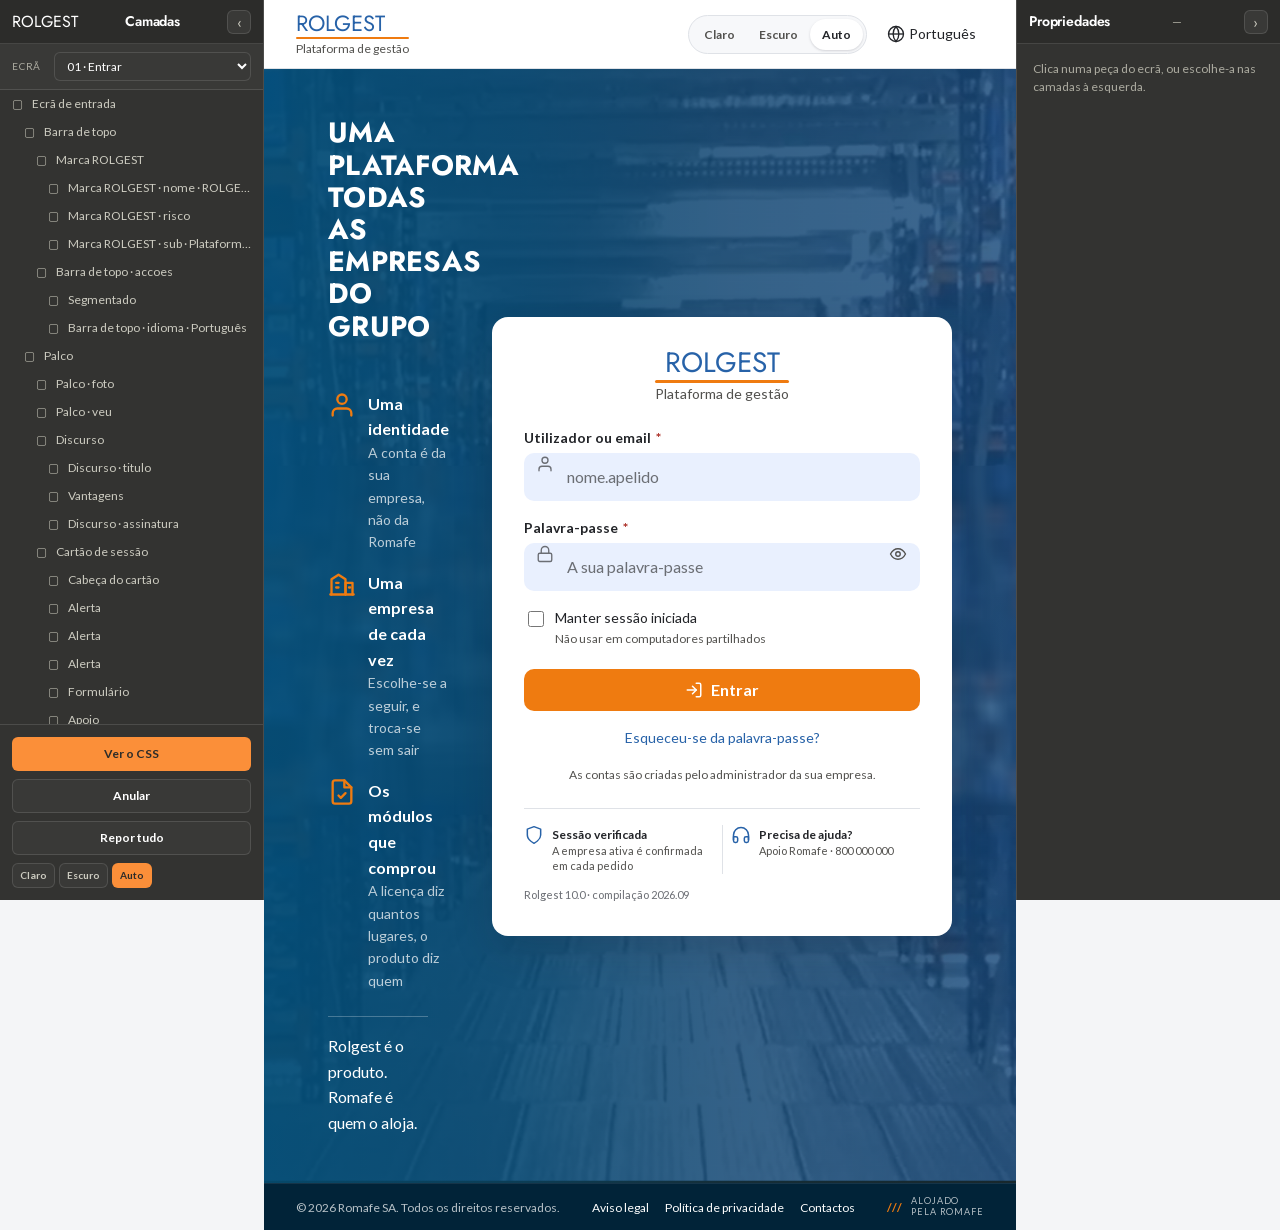
==== web/index.html @ 2bf82747 "O ecrã de entrada do Rolgest, numa tela como a do PDA O editor vem do romafe-entrada-ui; saem os ecr" ====
<!DOCTYPE html>
<html lang="pt">
<head>
<meta charset="utf-8">
<meta name="viewport" content="width=device-width, initial-scale=1">
<title>Entrar — ROLGEST</title>
<meta name="description" content="Ecrã de entrada do Rolgest, a plataforma ERP da Romafe.">
<link rel="stylesheet" href="assets/css/tokens.css">
<link rel="stylesheet" href="assets/css/base.css">
<link rel="stylesheet" href="assets/css/entrada.css">
<link rel="stylesheet" href="assets/css/editor.css">
<script src="assets/js/tema.js"></script>
</head>
<body>

<a class="skip-link" href="#formulario">Saltar para o formulário</a>

<div class="ecra" data-ecra="entrada" data-nome="01 · Entrar"
     data-objetivo="Provar quem é a pessoa, e mais nada. A empresa ativa e os módulos vêm depois, de outras duas fontes.">
<div class="entrada">

  <header class="topo">
    <div class="lockup lockup--sm">
      <p class="lockup__nome">ROLGEST</p>
      <span class="lockup__risco" aria-hidden="true"></span>
      <p class="lockup__sub">Plataforma de gestão</p>
    </div>

    <div class="topo__accoes">
      <div class="segmented" role="group" aria-label="Tema da interface">
        <button type="button" class="segmented__btn" data-tema="light" aria-pressed="false">Claro</button>
        <button type="button" class="segmented__btn" data-tema="dark" aria-pressed="false">Escuro</button>
        <button type="button" class="segmented__btn" data-tema="auto" aria-pressed="true">Auto</button>
      </div>
      <button type="button" class="topo__idioma" aria-label="Mudar idioma: Português">
        <svg viewBox="0 0 24 24" fill="none" stroke="currentColor" stroke-width="1.8" aria-hidden="true">
          <circle cx="12" cy="12" r="10"/><path d="M2 12h20"/><path d="M12 2a15 15 0 0 1 0 20a15 15 0 0 1 0-20Z"/>
        </svg>
        Português
      </button>
    </div>
  </header>

  <main class="palco">
    <div class="palco__foto" role="img" aria-label="Armazém da Romafe"></div>
    <div class="palco__veu" aria-hidden="true"></div>

    <section class="discurso">
      <h1 class="discurso__titulo">Uma plataforma<br>todas as empresas<br>do grupo</h1>

      <!-- Não são argumentos de venda: é o que a pessoa precisa de saber para
           perceber o que este ecrã faz e o que não faz. §5 do resumo v10 —
           três perguntas, três donos, e nenhum consulta os outros. -->
      <ul class="vantagens">
        <li class="vantagem">
          <svg viewBox="0 0 24 24" fill="none" stroke="currentColor" stroke-width="2" stroke-linecap="round" stroke-linejoin="round" aria-hidden="true">
            <path d="M20 21v-2a4 4 0 0 0-4-4H8a4 4 0 0 0-4 4v2"/><circle cx="12" cy="7" r="4"/>
          </svg>
          <div>
            <p class="vantagem__titulo">Uma identidade</p>
            <p class="vantagem__sub">A conta é da sua empresa, não da Romafe</p>
          </div>
        </li>
        <li class="vantagem">
          <svg viewBox="0 0 24 24" fill="none" stroke="currentColor" stroke-width="2" stroke-linecap="round" stroke-linejoin="round" aria-hidden="true">
            <path d="M3 21V8l6-4 6 4v13"/><path d="M15 21V11h6v10"/><path d="M2 21h20"/>
            <path d="M7 11h2"/><path d="M7 15h2"/><path d="M18 15h1"/>
          </svg>
          <div>
            <p class="vantagem__titulo">Uma empresa de cada vez</p>
            <p class="vantagem__sub">Escolhe-se a seguir, e troca-se sem sair</p>
          </div>
        </li>
        <li class="vantagem">
          <svg viewBox="0 0 24 24" fill="none" stroke="currentColor" stroke-width="2" stroke-linecap="round" stroke-linejoin="round" aria-hidden="true">
            <path d="M14 2H6a2 2 0 0 0-2 2v16a2 2 0 0 0 2 2h12a2 2 0 0 0 2-2V8Z"/>
            <path d="M14 2v6h6"/><path d="m9 15 2 2 4-4"/>
          </svg>
          <div>
            <p class="vantagem__titulo">Os módulos que comprou</p>
            <p class="vantagem__sub">A licença diz quantos lugares, o produto diz quem</p>
          </div>
        </li>
      </ul>

      <p class="discurso__assinatura">Rolgest é o produto. Romafe é quem o aloja.</p>
    </section>

    <section class="cartao" aria-labelledby="titulo-entrada">
      <div class="cartao__cabeca">
        <span class="lockup lockup--centro">
          <span class="lockup__nome">ROLGEST</span>
          <span class="lockup__risco" aria-hidden="true"></span>
          <span class="lockup__sub" id="titulo-entrada">Plataforma de gestão</span>
        </span>
      </div>

      <!-- 19 §3: uma mensagem só, e nenhum campo ganha borda vermelha.
           Três recusas, três donos, três mensagens — e só uma se vê de cada
           vez. As duas de baixo estão escondidas: mostram-se no painel, em
           Peça → Visível, para se verem lado a lado. -->
      <div class="alerta" id="alerta" role="alert" hidden>
        <svg viewBox="0 0 24 24" width="18" height="18" fill="none" stroke="currentColor" stroke-width="2" aria-hidden="true">
          <circle cx="12" cy="12" r="9"/><path d="M12 7v6"/><path d="M12 16.5v.5"/>
        </svg>
        <span>Utilizador ou palavra-passe incorretos.</span>
      </div>

      <div class="alerta alerta--licenca" role="alert" hidden>
        <svg viewBox="0 0 24 24" width="18" height="18" fill="none" stroke="currentColor" stroke-width="2" aria-hidden="true">
          <path d="M14 2H6a2 2 0 0 0-2 2v16a2 2 0 0 0 2 2h12a2 2 0 0 0 2-2V8Z"/><path d="M14 2v6h6"/>
        </svg>
        <span>A licença da sua empresa expirou a 14 de setembro. Fale com quem a contratou.</span>
      </div>

      <div class="alerta alerta--permissao" role="alert" hidden>
        <svg viewBox="0 0 24 24" width="18" height="18" fill="none" stroke="currentColor" stroke-width="2" aria-hidden="true">
          <rect x="3" y="11" width="18" height="11" rx="2"/><path d="M7 11V7a5 5 0 0 1 10 0v4"/>
        </svg>
        <span>Entrou, mas não tem lugar em nenhum módulo. Peça acesso ao administrador da sua empresa.</span>
      </div>

      <form class="formulario" id="formulario" novalidate>
        <div class="campo campo--icone">
          <label class="campo__label" for="utilizador">Utilizador ou email <span class="campo__req" aria-hidden="true">*</span></label>
          <svg class="campo__icone" viewBox="0 0 24 24" fill="none" stroke="currentColor" stroke-width="1.8" stroke-linecap="round" aria-hidden="true">
            <path d="M20 21v-2a4 4 0 0 0-4-4H8a4 4 0 0 0-4 4v2"/><circle cx="12" cy="7" r="4"/>
          </svg>
          <input class="input" id="utilizador" name="utilizador" type="text" required
                 autocomplete="username" placeholder="nome.apelido">
        </div>

        <div class="campo campo--icone">
          <label class="campo__label" for="palavra-passe">Palavra-passe <span class="campo__req" aria-hidden="true">*</span></label>
          <svg class="campo__icone" viewBox="0 0 24 24" fill="none" stroke="currentColor" stroke-width="1.8" stroke-linecap="round" aria-hidden="true">
            <rect x="3" y="11" width="18" height="11" rx="2"/><path d="M7 11V7a5 5 0 0 1 10 0v4"/>
          </svg>
          <input class="input" id="palavra-passe" name="password" type="password" required
                 autocomplete="current-password" data-com-botao placeholder="A sua palavra-passe">
          <!-- 19 §2.1: é um <button>, e o rótulo muda -->
          <button type="button" class="campo__acao" id="ver-palavra-passe" aria-label="Mostrar palavra-passe" aria-pressed="false">
            <svg viewBox="0 0 24 24" fill="none" stroke="currentColor" stroke-width="1.8" stroke-linecap="round" stroke-linejoin="round" aria-hidden="true">
              <path d="M2 12s3.6-7 10-7 10 7 10 7-3.6 7-10 7-10-7-10-7Z"/><circle cx="12" cy="12" r="3"/>
            </svg>
          </button>
        </div>

        <!-- 19 §5: desligada e com a dica. Um posto de ERP também é partilhado
             — o balcão, a expedição, a oficina. -->
        <div class="opcao">
          <input type="checkbox" id="manter" name="manter">
          <label class="opcao__texto" for="manter">Manter sessão iniciada
            <span class="opcao__ajuda">Não usar em computadores partilhados</span>
          </label>
        </div>

        <div class="formulario__accoes">
          <button type="submit" class="btn btn--acao btn--bloco" id="entrar">
            <svg class="btn__icone" viewBox="0 0 24 24" fill="none" stroke="currentColor" stroke-width="2" stroke-linecap="round" stroke-linejoin="round" aria-hidden="true">
              <path d="M15 3h4a2 2 0 0 1 2 2v14a2 2 0 0 1-2 2h-4"/><path d="M10 17l5-5-5-5"/><path d="M15 12H3"/>
            </svg>
            <span class="btn__rotulo">Entrar</span>
          </button>

          <!-- 19 §1: a ligação de recuperação é a última coisa do formulário.
               Quem a trata é o Keycloak da empresa, não o Rolgest. -->
          <a class="ligacao-recuperar" href="#">Esqueceu-se da palavra-passe?</a>

          <!-- Não há «Pedir acesso»: as contas nascem no administrador da
               empresa, e o lugar vem da licença. Ninguém se inscreve num ERP. -->
          <p class="cartao__nota">As contas são criadas pelo administrador da sua empresa.</p>
        </div>
      </form>

      <div class="apoio">
        <div class="apoio__item">
          <svg viewBox="0 0 24 24" fill="none" stroke="currentColor" stroke-width="1.8" stroke-linejoin="round" aria-hidden="true">
            <path d="M12 22s8-4 8-10V5l-8-3-8 3v7c0 6 8 10 8 10Z"/>
          </svg>
          <div>
            <p class="apoio__titulo">Sessão verificada</p>
            <p class="apoio__sub">A empresa ativa é confirmada em cada pedido</p>
          </div>
        </div>
        <div class="apoio__risco" aria-hidden="true"></div>
        <div class="apoio__item">
          <svg viewBox="0 0 24 24" fill="none" stroke="currentColor" stroke-width="1.8" stroke-linejoin="round" aria-hidden="true">
            <path d="M3 18v-6a9 9 0 0 1 18 0v6"/>
            <path d="M21 19a2 2 0 0 1-2 2h-1a2 2 0 0 1-2-2v-3a2 2 0 0 1 2-2h3Z"/>
            <path d="M3 19a2 2 0 0 0 2 2h1a2 2 0 0 0 2-2v-3a2 2 0 0 0-2-2H3Z"/>
          </svg>
          <div>
            <p class="apoio__titulo">Precisa de ajuda?</p>
            <p class="apoio__sub">Apoio Romafe · 800 000 000</p>
          </div>
        </div>
      </div>

      <p class="cartao__versao">Rolgest 10.0 · compilação 2026.09</p>
    </section>
  </main>

  <footer class="rodape">
    <p style="margin:0">© 2026 Romafe SA. Todos os direitos reservados.</p>
    <ul class="rodape__ligacoes">
      <li><a href="#">Aviso legal</a></li>
      <li><a href="#">Política de privacidade</a></li>
      <li><a href="#">Contactos</a></li>
    </ul>
    <p class="rodape__selo" style="margin:0">
      <span class="rodape__barras" aria-hidden="true">///</span>
      <span class="rodape__lema">Alojado<br>pela Romafe</span>
    </p>
  </footer>

</div>
</div>

<script src="assets/js/entrada.js"></script>
<script src="assets/js/editor.js"></script>
</body>
</html>
---- web/assets/css/tokens.css ----
/* =========================================================
   ROMAFE — tokens
   Copiados sem alterar de https://romafe-work.github.io/UIUX/
   (assets/css/style.css). Este ficheiro é a única fonte da verdade:
   nada no produto escreve uma cor, um tamanho ou uma folga à mão.
   ========================================================= */

/* Fontes da marca — as mesmas três do produto, ver 04 §1 do manual.
   Motor na marca, Jost nos títulos, Lato no corpo. */
@font-face { font-family:'Motor'; font-style:normal; font-weight:400 700; font-display:swap;
  src:url('../fonts/motor-latin.woff2') format('woff2'); }
@font-face { font-family:'Lato'; font-style:normal; font-weight:400; font-display:swap;
  src:url('../fonts/lato-400-latin.woff2') format('woff2'); }
@font-face { font-family:'Lato'; font-style:italic; font-weight:400; font-display:swap;
  src:url('../fonts/lato-400i-latin.woff2') format('woff2'); }
@font-face { font-family:'Lato'; font-style:normal; font-weight:700; font-display:swap;
  src:url('../fonts/lato-700-latin.woff2') format('woff2'); }
@font-face { font-family:'Lato'; font-style:italic; font-weight:700; font-display:swap;
  src:url('../fonts/lato-700i-latin.woff2') format('woff2'); }
@font-face { font-family:'Jost'; font-style:normal; font-weight:400 700; font-display:swap;
  src:url('../fonts/jost-latin.woff2') format('woff2'); }
@font-face { font-family:'Jost'; font-style:normal; font-weight:400 700; font-display:swap;
  src:url('../fonts/jost-latin-ext.woff2') format('woff2');
  unicode-range:U+0100-02BA,U+02BD-02C5,U+02C7-02CC,U+02CE-02D7,U+02DD-02FF,U+1E00-1E9F,U+1EF2-1EFF,U+2020,U+20A0-20AB,U+20AD-20C0,U+2113,U+2C60-2C7F,U+A720-A7FF; }


/* ---------- 1) TOKENS (design tokens) ---------- */
:root {
  /* cor — superfícies */
  --c-fundo:        #f4f5f7;
  --c-superficie:   #ffffff;
  --c-superficie-2: #f7f8fa;
  --c-superficie-3: #eceff3;
  --c-borda:        #dfe2e7;
  --c-borda-forte:  #c8ccd3;

  /* cor — texto (02 §3) */
  --c-texto:        #222428;
  --c-texto-2:      #52514e;
  --c-texto-3:      #6b6e74;

  /* cor — marca e estados */
  --c-marca:        #2762a8;   /* o azul da palavra ROMAFE */
  --c-marca-forte:  #1f5089;
  --c-marca-suave:  #e0eaf0;
  --c-acao:         #ef7b10;   /* 02 §1: o laranja de referência. Não muda com o tema */
  --c-acao-premido: #d86c01;   /* 02 §1.2: estado premido do primário */
  --c-acao-traco:   #ba5c00;   /* 02 §1.2: traço e preenchimento sobre fundo claro */
  --c-acao-marcador:#ef7b10;   /* 02 §6: marcador do item ativo */
  --c-ok:           #2e6b25;
  --c-ok-suave:     #e7efe6;
  --c-aviso:        #876c0d;
  --c-aviso-suave:  #fdf5d5;
  --c-erro:         #ac2e25;
  --c-erro-suave:   #f9e7e6;

  /* tipografia */
  --f-base: 'Lato', ui-sans-serif, system-ui, -apple-system, "Segoe UI", Roboto, Arial, sans-serif;
  --f-titulo: 'Jost', 'Lato', ui-sans-serif, system-ui, sans-serif;
  --f-marca: 'Motor', 'Jost', sans-serif;
  --f-mono: ui-monospace, SFMono-Regular, "JetBrains Mono", Consolas, monospace;
  --t-xs: .75rem; --t-sm: .875rem; --t-md: 1rem;
  --t-lg: 1.125rem; --t-xl: 1.375rem; --t-2xl: 1.75rem; --t-3xl: 2.25rem;

  /* espaçamento — escala 4pt */
  --e-1: 4px;  --e-2: 8px;  --e-3: 12px; --e-4: 16px;
  --e-5: 24px; --e-6: 32px; --e-7: 48px; --e-8: 64px;

  /* raio, sombra, transição */
  --r-sm: 6px; --r-md: 10px; --r-lg: 16px; --r-full: 999px;
  --s-1: 0 1px 2px rgba(16,24,40,.06), 0 1px 3px rgba(16,24,40,.10);
  --s-2: 0 4px 12px rgba(16,24,40,.10);
  --s-3: 0 16px 40px rgba(16,24,40,.16);
  --tr: 160ms cubic-bezier(.2,.8,.3,1);

  --largura-max: 900px;
  --painel-w: 310px;

  /* Altura do que fica colado ao topo. O app.js mede-as no arranque e a cada
     mudança de tamanho; estes valores são só o ponto de partida. Tudo o que
     salta para uma âncora desconta as duas, senão o destino aterra por baixo
     do cabeçalho e a primeira linha fica cortada. */
  --h-topo: 70px;
  --h-cabecalho: 96px;
  --folga-ancora: calc(var(--h-topo) + var(--h-cabecalho) + 16px);
}

[data-theme="dark"] {
  --c-fundo:        #2c2c2a;
  --c-superficie:   #333331;
  --c-superficie-2: #393937;
  --c-superficie-3: #40403e;
  --c-borda:        rgba(255,255,255,.12);
  --c-borda-forte:  rgba(255,255,255,.24);

  --c-texto:        #ffffff;
  --c-texto-2:      #cdccc1;
  --c-texto-3:      #adaca1;

  --c-marca:        #a8caee;
  --c-marca-forte:  #deebfb;
  --c-marca-suave:  #414548;
  --c-acao-traco:   #fb8f39;
  --c-acao-marcador:#fb8f39;
  --c-ok:           #8fbc89;
  --c-ok-suave:     #373e34;
  --c-aviso:        #f5c518;
  --c-aviso-suave:  #4a452e;
  --c-erro:         #f49791;
  --c-erro-suave:   #473835;

  --s-1: 0 1px 2px rgba(0,0,0,.4);
  --s-2: 0 4px 14px rgba(0,0,0,.45);
  --s-3: 0 18px 44px rgba(0,0,0,.55);
}


/* ---------- ACRESCENTOS DA ENTRADA ----------
   Nenhuma cor nova (02 §11.2). Cada valor daqui está no capítulo 02,
   e os dois azuis estão separados como o §11.4 obriga: um é fundo e não
   muda com o tema, o outro é tinta e muda. */
:root {
  --c-marca-fundo:    #2762a8;                 /* o mesmo azul, onde ele é fundo e não tinta */
  --c-entrada-fundo:  #012338;                 /* 02 §1.1 superfície invertida */
  --c-entrada-veu:    rgba(0, 83, 126, .78);   /* 02 §1.1: as transparências do azul */
  --c-entrada-tinta:  #ffffff;
  --c-entrada-tinta-2: rgba(255, 255, 255, .72); /* 02 §6: o branco a 72% do menu */
  /* Estes dois vêm das capturas do ecrã de entrada da Gestão de frota, que
     é o produto a copiar. Não estão no capítulo 02 — ver LEIA-ME. */
  --c-logotipo:       #2762a8;                 /* o azul do nome, nos dois temas */
  --c-campo-fundo:    #e9f0fe;                 /* o azul lavado dos campos */
  --c-marca-fundo-2:  #2d7ac6;                 /* fim do degradé das cabeças dos painéis */
  --c-portal-fundo:   #edf4fa;                 /* o fundo do portal */
  --c-acao-suave:     #fee1ce;                 /* 02 §1.2: fundo suave do laranja */
  --a-campo:          44px;                    /* 19 §2: 44 e não 42 */
  --l-cartao:         460px;                   /* a maqueta. O 19 §1 pede 400 */
}

/* 02 §11.4: sobre fundo escuro o azul da marca dá 1.53:1. O azul que é
   tinta muda; o que é fundo fica onde está. */
/* O fundo do portal é uma superfície como as outras: no tema escuro segue a
   página, senão o ecrã inteiro fica branco por baixo dos cartões — 02 §2. */
[data-theme="dark"] {
  --c-campo-fundo:  #3d434f;
  --c-portal-fundo: #2c2c2a;
}

/* O site trata "auto" como claro, porque não tem regra de sistema.
   Aqui auto segue o sistema — é a única diferença de comportamento. */
@media (prefers-color-scheme: dark) {
  :root:not([data-theme="light"]) {
    --c-fundo:        #2c2c2a;
    --c-superficie:   #333331;
    --c-superficie-2: #393937;
    --c-superficie-3: #40403e;
    --c-borda:        rgba(255,255,255,.12);
    --c-borda-forte:  rgba(255,255,255,.24);

    --c-texto:        #ffffff;
    --c-texto-2:      #cdccc1;
    --c-texto-3:      #adaca1;

    --c-marca:        #a8caee;
    --c-marca-forte:  #deebfb;
    --c-marca-suave:  #414548;
    --c-acao-traco:   #fb8f39;
    --c-acao-marcador:#fb8f39;
    --c-ok:           #8fbc89;
    --c-ok-suave:     #373e34;
    --c-aviso:        #f5c518;
    --c-aviso-suave:  #4a452e;
    --c-erro:         #f49791;
    --c-erro-suave:   #473835;

    --s-1: 0 1px 2px rgba(0,0,0,.4);
    --s-2: 0 4px 14px rgba(0,0,0,.45);
    --s-3: 0 18px 44px rgba(0,0,0,.55);

    --c-campo-fundo:  #3d434f;
    --c-portal-fundo: #2c2c2a;
  }
}
---- web/assets/css/base.css ----
/* =========================================================
   ROMAFE — base e componentes
   As regras vêm do site do manual (assets/css/style.css).
   O que é novo para o ecrã de entrada está marcado com "+ entrada".
   ========================================================= */

/* ---------- base ---------- */
*, *::before, *::after { box-sizing: border-box; }
body {
  margin: 0;
  font-family: var(--f-base);
  font-size: var(--t-md);
  line-height: 1.6;
  color: var(--c-texto);
  background: var(--c-fundo);
  -webkit-font-smoothing: antialiased;
}
h1, h2, h3, h4 {
  font-family: var(--f-titulo);
  line-height: 1.25; margin: 0 0 var(--e-3);
  font-weight: 600; letter-spacing: -.01em;
}
p { margin: 0 0 var(--e-3); }
a { color: var(--c-marca); }
code, kbd, pre { font-family: var(--f-mono); font-size: .875em; }
:focus-visible { outline: 3px solid var(--c-marca); outline-offset: 2px; border-radius: var(--r-sm); }

.skip-link {
  position: absolute; left: var(--e-3); top: -60px; z-index: 100;
  background: var(--c-marca); color: #fff; padding: var(--e-2) var(--e-4);
  border-radius: var(--r-sm); text-decoration: none; transition: top var(--tr);
}
.skip-link:focus { top: var(--e-3); }

.marca { font-family: var(--f-marca); font-weight: 400; letter-spacing: 0; }

/* ---------- botão ---------- */
.btn {
  display: inline-flex; align-items: center; justify-content: center; gap: var(--e-2);
  font: inherit; font-weight: 600; line-height: 1;
  padding: 11px var(--e-4); min-height: 42px;
  border: 1px solid transparent; border-radius: var(--r-md);
  background: var(--c-superficie-2); color: var(--c-texto);
  cursor: pointer; transition: background var(--tr), transform var(--tr), border-color var(--tr);
}
.btn:hover { background: var(--c-borda); }
.btn:active { transform: translateY(1px); }
.btn:disabled { opacity: .5; cursor: not-allowed; transform: none; }
.btn--primario { background: var(--c-marca); color: #fff; }
[data-theme="dark"] .btn--primario { color: #2c2c2a; }
.btn--primario:hover { background: var(--c-marca-forte); }
.btn--ghost { background: transparent; border-color: var(--c-borda-forte); }
.btn--ghost:hover { background: var(--c-superficie-2); }
.btn--perigo { background: var(--c-erro); color: #fff; }
[data-theme="dark"] .btn--perigo { color: #473835; }
.btn--sm { min-height: 34px; padding: 7px var(--e-3); font-size: var(--t-sm); }
.btn--bloco { width: 100%; }

/* + entrada — a ação da marca é laranja (09 §2.1). O site só tinha o azul
   porque a sua única ação é abrir capítulos, e essa não é a ação de ninguém. */
.btn--acao {
  background: var(--c-acao); color: #fff;
  font-weight: 700;                    /* 02 §1: o peso paga o contraste do laranja */
}
.btn--acao:hover { background: var(--c-acao-premido); }
/* 02 §3: o texto sobre laranja é branco, e não muda com o tema. */

.btn__icone { width: 18px; height: 18px; flex: none; }

/* ---------- campo ---------- */
.campo { display: block; }
.campo__label { display: block; font-size: var(--t-sm); font-weight: 600; margin-bottom: var(--e-1); }
.campo__ajuda { display: block; font-size: var(--t-xs); color: var(--c-texto-2); margin-top: var(--e-1); }
.campo__erro { display: block; font-size: var(--t-xs); color: var(--c-erro); margin-top: var(--e-1); font-weight: 600; }
.campo__req { color: var(--c-erro); font-weight: 700; margin-left: 2px; }

select.input { accent-color: var(--c-marca-fundo); }
.input, select.input, textarea.input {
  width: 100%; font: inherit; color: var(--c-texto);
  padding: 10px var(--e-3); min-height: 42px;
  background: var(--c-superficie); border: 1px solid var(--c-borda-forte); border-radius: var(--r-md);
  transition: border-color var(--tr), box-shadow var(--tr);
}
.input::placeholder { color: var(--c-texto-3); }
.input:focus { border-color: var(--c-marca); box-shadow: 0 0 0 3px var(--c-marca-suave); outline: none; }
.input[aria-invalid="true"] { border-color: var(--c-erro); }
.input:disabled { background: var(--c-superficie-3); color: var(--c-texto-3); cursor: not-allowed; }

/* + entrada — campo com ícone à esquerda e botão à direita, 44px (19 §2) */
.campo--icone { position: relative; }
.campo--icone .input { min-height: var(--a-campo); padding-left: 42px; }
.campo--icone .input[data-com-botao] { padding-right: 44px; }
.campo__icone {
  position: absolute; left: var(--e-3); top: 50%; transform: translateY(-50%);
  width: 18px; height: 18px; color: var(--c-texto-3); pointer-events: none;
}
.campo__acao {
  position: absolute; right: 6px; top: 50%; transform: translateY(-50%);
  display: grid; place-items: center; width: 32px; height: 32px;
  border: 0; border-radius: var(--r-sm); background: transparent;
  color: var(--c-texto-2); cursor: pointer;
}
.campo__acao:hover { background: var(--c-superficie-3); }
.campo__acao svg { width: 18px; height: 18px; }

/* ---------- opção (caixa de verificação) ---------- */
.opcao { display: flex; gap: var(--e-2); align-items: flex-start; }
.opcao input { margin-top: 4px; width: 16px; height: 16px; accent-color: var(--c-marca-fundo); flex: none; }
.opcao__texto { font-size: var(--t-sm); }
.opcao__ajuda { display: block; font-size: var(--t-xs); color: var(--c-texto-2); }

/* ---------- segmentado (tema) ---------- */
.segmented { display: inline-flex; background: var(--c-superficie-2); border: 1px solid var(--c-borda); border-radius: var(--r-full); padding: 3px; }
.segmented__btn {
  font: inherit; font-size: var(--t-xs); font-weight: 600;
  border: 0; background: transparent; color: var(--c-texto-2);
  padding: 6px var(--e-3); border-radius: var(--r-full); cursor: pointer;
}
.segmented__btn[aria-pressed="true"] { background: var(--c-superficie); color: var(--c-texto); box-shadow: var(--s-1); }

/* ---------- lockup da marca ----------
   ROMAFE nunca aparece sozinho: é o nome, o risco laranja e o subtítulo,
   sempre por esta ordem e sempre com o mesmo desenho. */
.lockup { display: inline-grid; justify-items: start; gap: 3px; }
.lockup__nome {
  font-family: var(--f-marca); font-size: var(--t-2xl); line-height: 1;
  color: var(--c-logotipo); margin: 0;
}
.lockup__risco { width: 100%; height: 3px; background: var(--c-acao); border-radius: 2px; }
.lockup__sub { font-size: var(--t-sm); color: var(--c-texto-2); margin: 0; line-height: 1.2; }

.lockup--centro { justify-items: center; text-align: center; }
.lockup--sm .lockup__nome { font-size: var(--t-xl); }
.lockup--sm .lockup__sub { font-size: var(--t-xs); }
.lockup--sm .lockup__risco { height: 2px; }

/* ROMAFE é sempre azul e sempre em Motor. Sobre superfície escura o
   #00537e dá 1.53:1 e desaparece, por isso o azul que se usa lá é o
   #a8caee — o azul que é tinta, de 02 §1.1 e §11.4. Continua a ser azul. */
.lockup--invertido .lockup__nome { color: #a8caee; }
.lockup--invertido .lockup__sub { color: var(--c-entrada-tinta-2); }

/* ---------- notificação efémera (14 §4) ----------
   A cor vive numa faixa de 3px à esquerda e não no fundo: a notificação
   aparece por cima de conteúdo qualquer, e um fundo colorido a atravessar
   uma tabela é mais ruído do que informação. */
.toasts {
  position: fixed; left: 50%; bottom: var(--e-5); transform: translateX(-50%);
  display: grid; gap: var(--e-2); z-index: 100;
  width: min(420px, calc(100vw - var(--e-5)));
}
.toast {
  display: flex; align-items: center; gap: var(--e-3);
  padding: 12px var(--e-4);
  background: var(--c-superficie); color: var(--c-texto);
  border: 1px solid var(--c-borda-forte); border-left: 3px solid var(--c-texto-3);
  border-radius: var(--r-md); box-shadow: var(--s-3);
  font-size: var(--t-sm);
}
.toast__icone { width: 18px; height: 18px; flex: none; }
.toast__texto { flex: 1; min-width: 0; }
.toast__accao {
  font: inherit; font-size: var(--t-sm); font-weight: 700;
  color: var(--c-marca); background: none; border: 0; cursor: pointer; padding: 0;
}
.toast__fechar {
  font: inherit; font-size: 16px; line-height: 1; width: 24px; height: 24px;
  color: var(--c-texto-3); background: none; border: 0; border-radius: var(--r-sm); cursor: pointer;
}
.toast__fechar:hover { background: var(--c-superficie-3); color: var(--c-texto); }

.toast--bom    { border-left-color: var(--c-ok); }
.toast--bom    .toast__icone { color: var(--c-ok); }
.toast--aviso  { border-left-color: var(--c-aviso); }
.toast--aviso  .toast__icone { color: var(--c-aviso); }
.toast--erro   { border-left-color: var(--c-erro); }
.toast--erro   .toast__icone { color: var(--c-erro); }
.toast--info   { border-left-color: var(--c-marca); }
.toast--info   .toast__icone { color: var(--c-marca); }

/* ---------- modal (13 §2) ---------- */
.modal {
  width: min(720px, 92vw); padding: 0; border: 0;
  border-radius: var(--r-lg); background: var(--c-superficie); color: var(--c-texto);
  box-shadow: var(--s-3);
}
.modal--estreito { width: min(480px, 92vw); }
.modal::backdrop { background: rgba(34, 36, 40, .45); }
[data-theme="dark"] .modal::backdrop { background: rgba(0, 0, 0, .6); }

.modal__cabeca {
  display: flex; align-items: center; justify-content: space-between; gap: var(--e-3);
  padding: var(--e-4) var(--e-5); border-bottom: 1px solid var(--c-borda);
}
.modal__titulo { font-family: var(--f-titulo); font-size: var(--t-lg); margin: 0; }
.modal__fechar {
  font: inherit; font-size: 20px; line-height: 1; width: 32px; height: 32px;
  color: var(--c-texto-2); background: none; border: 0; border-radius: var(--r-sm); cursor: pointer;
}
.modal__fechar:hover { background: var(--c-superficie-3); color: var(--c-texto); }
.modal__corpo { padding: var(--e-5); max-height: 60vh; overflow-y: auto; display: grid; gap: var(--e-4); }
/* O primário fica à direita, que é onde o olho acaba a linha — 07 §2 */
.modal__accoes {
  display: flex; justify-content: flex-end; gap: var(--e-2);
  padding: var(--e-4) var(--e-5); border-top: 1px solid var(--c-borda);
}
---- web/assets/css/entrada.css ----
/* =========================================================
   ROLGEST — ecrã de entrada
   Só layout. Nenhuma cor, folga ou raio escrito à mão: tudo em tokens.
   ========================================================= */

.entrada {
  min-height: 100vh;
  display: grid;
  grid-template-rows: auto 1fr auto;
  background: var(--c-entrada-fundo);
}

/* ---------- barra de topo ---------- */
.topo {
  display: flex; align-items: center; justify-content: space-between; gap: var(--e-4);
  padding: var(--e-3) var(--e-6);
  background: var(--c-superficie);
  color: var(--c-texto);
  border-bottom: 1px solid var(--c-borda);
}
.topo__accoes { display: flex; align-items: center; gap: var(--e-3); }
.topo__idioma {
  display: inline-flex; align-items: center; gap: var(--e-1);
  font: inherit; font-size: var(--t-sm); color: var(--c-texto);
  background: transparent; border: 0; cursor: pointer; padding: var(--e-2);
}
.topo__idioma svg { width: 18px; height: 18px; }

/* ---------- palco: fotografia + cartão ---------- */
.palco {
  position: relative; isolation: isolate;
  /* Duas colunas: o discurso à esquerda, o cartão à direita. É a forma do
     véu — escuro à esquerda, claro à direita —, e é o que faz o ecrã caber
     nos 900px de altura de um portátil sem rolar. Abaixo de 1100 passa a
     uma coluna, com o cartão em cima. */
  display: grid;
  grid-template-columns: minmax(0, 1fr) var(--l-cartao);
  align-items: center;
  gap: var(--e-8);
  padding: var(--e-7) var(--e-8);
}
/* A fotografia é opcional: sem ela fica o azul de superfície invertida.
   O ficheiro está em assets/img/armazem.png e troca-se no painel. */
.palco__foto {
  position: absolute; inset: 0; z-index: -2;
  background-color: var(--c-entrada-fundo);
  background-image: url('../img/armazem.png');
  background-size: cover; background-position: center; background-repeat: no-repeat;
}

/* O véu existe para o texto branco se ler sobre qualquer fotografia. Não é decoração. */
.palco__veu {
  position: absolute; inset: 0; z-index: -1;
  background: linear-gradient(90deg,
    var(--c-entrada-veu) 0%,
    rgba(0, 83, 126, .56) 34%,
    rgba(0, 83, 126, .24) 62%,
    rgba(0, 83, 126, .12) 100%);
}

/* A ordem no HTML é a outra — o discurso vem primeiro — e é de propósito:
   quem navega por teclado ou por leitor de ecrã encontra o formulário antes
   do texto de apresentação. Aqui só se troca o que se vê. */
.cartao { order: 2; }
.discurso {
  order: 1; color: var(--c-entrada-tinta);
  width: min(520px, 100%);
}
/* o que já está dentro da fotografia não se repete por cima dela */
.esta-na-foto { display: none; }
.discurso__titulo {
  font-family: var(--f-titulo); font-size: var(--t-2xl); font-weight: 700;
  text-transform: uppercase; letter-spacing: .01em; line-height: 1.15;
  margin: 0 0 var(--e-7);
}
/* Em coluna, e não em três colunas: são frases, não cartazes. Lidas de
   cima a baixo ao lado do formulário. */
.vantagens {
  list-style: none; margin: 0 0 var(--e-5); padding: 0;
  display: grid; gap: var(--e-4);
}
.vantagem { display: flex; align-items: flex-start; gap: var(--e-3); }
.vantagem svg { width: 28px; height: 28px; flex: none; color: var(--c-acao); }
.vantagem__titulo { font-size: var(--t-md); font-weight: 700; margin: 0; }
.vantagem__sub { font-size: var(--t-sm); color: var(--c-entrada-tinta-2); margin: 0; }
.discurso__assinatura {
  margin: 0; padding-top: var(--e-4);
  border-top: 1px solid rgba(255,255,255,.25);
  font-size: var(--t-md);
}

/* Os campos do cartão não são brancos sobre branco: levam o azul lavado
   da marca, que é o que os faz ver-se dentro de um cartão branco. */
.cartao .input { background: var(--c-campo-fundo); border-color: transparent; }
.cartao .input:focus { background: var(--c-superficie); border-color: var(--c-marca); }

/* ---------- cartão de sessão (19 §1) ---------- */
.cartao {
  width: 100%; max-width: var(--l-cartao); justify-self: center;
  padding: var(--e-6);
  background: var(--c-superficie);
  border-radius: var(--r-lg);
  box-shadow: var(--s-3);
}
.cartao__cabeca { display: grid; justify-items: center; margin-bottom: var(--e-5); }

.formulario { display: grid; gap: var(--e-4); }
.formulario__accoes { display: grid; gap: var(--e-3); margin-top: var(--e-1); }

/* alerta de credenciais — 19 §3: uma mensagem só, no topo do cartão */
.alerta {
  display: flex; gap: var(--e-2); align-items: flex-start;
  padding: var(--e-3); margin-bottom: var(--e-4);
  background: var(--c-erro-suave); color: var(--c-texto);
  border-left: 3px solid var(--c-erro); border-radius: var(--r-sm);
  font-size: var(--t-sm);
}
.alerta[hidden] { display: none; }

/* As outras duas recusas do §5: a licença e a permissão não são erros de
   quem escreveu mal, são respostas de outro dono. Por isso não levam o
   vermelho das credenciais. */
.alerta--licenca {
  background: var(--c-aviso-suave); border-left-color: var(--c-aviso);
}
.alerta--licenca svg { color: var(--c-aviso); }
.alerta--permissao {
  background: var(--c-marca-suave); border-left-color: var(--c-marca);
}
.alerta--permissao svg { color: var(--c-marca); }

/* Onde estava «Pedir acesso». Num ERP ninguém se inscreve: a conta nasce no
   administrador da empresa e o lugar vem da licença. A frase diz a quem
   pedir, que é a única coisa útil neste ecrã. */
.cartao__nota {
  margin: 0; text-align: center;
  font-size: var(--t-xs); color: var(--c-texto-2);
}

.ligacao-recuperar {
  display: block; text-align: center;
  font-size: var(--t-sm); color: var(--c-marca);
  text-decoration: none; padding: var(--e-1) 0;
}
.ligacao-recuperar:hover { text-decoration: underline; }

.separador {
  display: flex; align-items: center; gap: var(--e-3);
  font-size: var(--t-xs); color: var(--c-texto-2);
}
.separador::before, .separador::after {
  content: ""; flex: 1; height: 1px; background: var(--c-borda);
}

/* O número da versão. Vive no fim do cartão e em tinta discreta: quem o
   procura sabe onde está, e quem vem entrar não tropeça nele. */
.cartao__versao {
  margin: var(--e-3) 0 0;
  font-size: 11px; color: var(--c-texto-3);
}

.apoio {
  display: grid; grid-template-columns: 1fr 1px 1fr; gap: var(--e-2);
  margin-top: var(--e-5); padding-top: var(--e-4);
  border-top: 1px solid var(--c-borda);
}
.apoio__risco { background: var(--c-borda); }
.apoio__item { display: flex; gap: var(--e-2); align-items: flex-start; }
.apoio__item svg { width: 20px; height: 20px; flex: none; color: var(--c-marca); }
.apoio__titulo { font-size: var(--t-xs); font-weight: 700; margin: 0; }
.apoio__sub { font-size: 11px; color: var(--c-texto-2); margin: 0; line-height: 1.35; }

/* ---------- rodapé ---------- */
.rodape {
  display: flex; align-items: center; justify-content: space-between;
  gap: var(--e-4); flex-wrap: wrap;
  padding: var(--e-3) var(--e-6);
  background: var(--c-entrada-fundo);
  color: var(--c-entrada-tinta-2);
  font-size: var(--t-xs);
  border-top: 1px solid rgba(255,255,255,.08);
}
.rodape__ligacoes { display: flex; gap: var(--e-4); list-style: none; margin: 0; padding: 0; }
.rodape a { color: var(--c-entrada-tinta); text-decoration: none; }
.rodape a:hover { text-decoration: underline; }
.rodape__selo { display: flex; align-items: center; gap: var(--e-2); }
/* As três barras são um desenho da marca, não uma palavra. Ficam laranja
   como traço, e por isso levam aria-hidden no HTML — 02 §1.2. */
.rodape__barras { color: var(--c-acao); font-weight: 700; letter-spacing: .08em; }
.rodape__lema { line-height: 1.2; text-transform: uppercase; letter-spacing: .1em; font-size: 9px; }

/* ---------- responsivo ---------- */
@media (max-width: 1100px) {
  .palco {
    grid-template-columns: 1fr; justify-items: center; align-content: center;
    gap: var(--e-6); padding: var(--e-6) var(--e-4);
  }
  .cartao { order: 1; }
  .discurso { order: 2; width: min(560px, 100%); }
  .discurso__titulo { font-size: var(--t-xl); }
}
@media (max-width: 560px) {
  .topo { padding: var(--e-3) var(--e-4); flex-wrap: wrap; }
  .discurso__titulo { font-size: var(--t-xl); }
  .vantagens { gap: var(--e-4); }
  .cartao { padding: var(--e-5); }
}
@media (prefers-reduced-motion: reduce) {
  * { transition: none !important; }
}

/* ---------- impressão ----------
   O que o `importar/gerar.sh` fotografa. A página é do tamanho do ecrã, sem
   margem, para o PDF entrar no Canva ou no Figma como uma folha só. */
@media print {
  @page { size: 1440px 900px; margin: 0; }
  .entrada { min-height: 900px; }
}
---- web/assets/css/editor.css ----
/* =========================================================
   ROMAFE — camada de edição
   A ferramenta veste-se com o tema escuro do manual (02 §2) para
   se distinguir do ecrã que está a editar. Os valores são fixos de
   propósito: a moldura não muda quando se muda o tema do produto.
   ========================================================= */

:root {
  --ed-fundo:   #2c2c2a;
  --ed-painel:  #333331;
  --ed-painel-2:#393937;
  --ed-borda:   rgba(255,255,255,.12);
  --ed-tinta:   #ffffff;
  --ed-tinta-2: #cdccc1;
  --ed-tinta-3: #adaca1;
  --ed-accao:   #fb8f39;
  --ed-marca:   #a8caee;
  --ed-larg:    264px;
}

/* ---------- escolha do ecrã ---------- */
.ed-ecras {
  display: grid; grid-template-columns: 34px 1fr; align-items: center; gap: var(--e-2);
  padding: var(--e-2) var(--e-3); border-bottom: 1px solid var(--ed-borda);
  background: var(--ed-painel-2);
}
.ed-ecras > label { color: var(--ed-tinta-3); font-size: 10px; text-transform: uppercase; letter-spacing: .08em; }

/* ---------- rótulo que segue o rato ---------- */
.ed-dica-flutuante {
  position: fixed; z-index: 80; pointer-events: none;
  background: var(--ed-fundo); color: var(--ed-tinta);
  border: 1px solid var(--ed-borda); border-radius: var(--r-sm);
  padding: 5px var(--e-2); font-size: 11px; white-space: nowrap;
  box-shadow: 0 6px 18px rgba(0,0,0,.45);
}
.ed-dica-flutuante[hidden] { display: none; }

/* ---------- a tela encolhe para os painéis ---------- */
.editando { padding-left: var(--ed-larg); padding-right: var(--ed-larg); }
.editando.ed-sem-esq { padding-left: 0; }
.editando.ed-sem-dir { padding-right: 0; }
.editando.ed-sem-esq .ed-painel--esq,
.editando.ed-sem-dir .ed-painel--dir { display: none; }

/* botão de fechar, na cabeça de cada painel */
.ed-fechar {
  font: inherit; font-size: 16px; line-height: 1;
  width: 24px; height: 24px; flex: none;
  border: 1px solid var(--ed-borda); border-radius: var(--r-sm);
  background: var(--ed-painel-2); color: var(--ed-tinta-2); cursor: pointer;
}
.ed-fechar:hover { background: rgba(255,255,255,.10); color: var(--ed-tinta); }

/* botão de abrir, encostado à margem, só quando o painel está fechado */
.ed-abrir {
  position: fixed; top: 10px; z-index: 61; display: none;
  width: 26px; height: 34px; padding: 0;
  font: inherit; font-size: 16px; line-height: 1;
  border: 1px solid var(--ed-borda); background: var(--ed-painel); color: var(--ed-tinta);
  cursor: pointer;
}
.ed-abrir--esq { left: 0; border-left: 0; border-radius: 0 var(--r-sm) var(--r-sm) 0; }
.ed-abrir--dir { right: 0; border-right: 0; border-radius: var(--r-sm) 0 0 var(--r-sm); }
.ed-sem-esq .ed-abrir--esq, .ed-sem-dir .ed-abrir--dir { display: block; }
.editando .entrada { min-height: calc(100vh - 0px); }

/* ---------- alvos na tela ---------- */
/* O realce vai só à peça que o clique escolheria. Com :hover puro,
   todos os pais do rato ficavam marcados ao mesmo tempo. */
.editando [data-ed-alvo] { cursor: default; }
.editando [data-ed-sel] { cursor: move; }
.editando [data-ed-hover] { outline: 1px solid var(--ed-accao); outline-offset: 1px; }
.editando [data-ed-sel] { outline: 2px solid var(--ed-accao) !important; outline-offset: 1px; }
.editando [contenteditable="true"] { outline: 2px solid var(--ed-marca) !important; cursor: text; }

/* ---------- painéis ---------- */
.ed-painel {
  position: fixed; top: 0; bottom: 0; width: var(--ed-larg); z-index: 60;
  display: none; flex-direction: column;
  background: var(--ed-painel); color: var(--ed-tinta);
  font-family: var(--f-base); font-size: var(--t-xs); line-height: 1.5;
}
.editando .ed-painel { display: flex; }
.ed-painel--esq { left: 0; border-right: 1px solid var(--ed-borda); }
.ed-painel--dir { right: 0; border-left: 1px solid var(--ed-borda); }

.ed-cabeca {
  display: flex; align-items: center; justify-content: space-between; gap: var(--e-2);
  height: 44px; padding: 0 var(--e-3);
  border-bottom: 1px solid var(--ed-borda); background: var(--ed-fundo);
}
.ed-cabeca h2 { font-family: var(--f-titulo); font-size: var(--t-sm); font-weight: 600; margin: 0; }
.ed-cabeca__marca { font-family: var(--f-marca); font-size: var(--t-md); }

.ed-corpo { flex: 1; overflow-y: auto; }
.ed-pe { border-top: 1px solid var(--ed-borda); padding: var(--e-3); display: grid; gap: var(--e-2); }

/* ---------- camadas ---------- */
.ed-camada {
  display: flex; align-items: center; gap: var(--e-2); width: 100%;
  font: inherit; text-align: left; cursor: pointer;
  padding: 5px var(--e-3); border: 0; background: none; color: var(--ed-tinta-2);
}
.ed-camada:hover { background: var(--ed-painel-2); color: var(--ed-tinta); }
.ed-camada[aria-current="true"] { background: rgba(251,143,57,.18); color: var(--ed-tinta); }
.ed-camada__icone { width: 12px; color: var(--ed-tinta-3); flex: none; }
.ed-camada__nome { overflow: hidden; text-overflow: ellipsis; white-space: nowrap; }

/* ---------- secções de propriedades ---------- */
.ed-seccao { border-bottom: 1px solid var(--ed-borda); padding: var(--e-3); display: grid; gap: var(--e-2); }
.ed-seccao__titulo {
  font-size: 10px; font-weight: 700; letter-spacing: .08em; text-transform: uppercase;
  color: var(--ed-tinta-3); margin: 0;
}
.ed-linha { display: grid; grid-template-columns: 72px 1fr; align-items: center; gap: var(--e-2); }
.ed-linha > label { color: var(--ed-tinta-3); }

.ed-select, .ed-texto {
  width: 100%; font: inherit; font-size: var(--t-xs); color: var(--ed-tinta);
  background: var(--ed-painel-2); border: 1px solid var(--ed-borda);
  border-radius: var(--r-sm); padding: 5px var(--e-2);
}
.ed-texto { resize: vertical; min-height: 56px; }
.ed-select:focus, .ed-texto:focus { outline: 2px solid var(--ed-marca); outline-offset: -1px; }

/* tokens de cor: a paleta é a do manual, não há selecionador livre */
.ed-tokens { display: grid; grid-template-columns: repeat(8, 1fr); gap: 4px; }
.ed-token {
  aspect-ratio: 1; border-radius: 4px; border: 1px solid var(--ed-borda);
  padding: 0; cursor: pointer; background-clip: padding-box;
}
.ed-token[aria-pressed="true"] { outline: 2px solid var(--ed-accao); outline-offset: 1px; }
.ed-token--nenhum { position: relative; background: var(--ed-painel-2); }
.ed-token--nenhum::after {
  content: ""; position: absolute; inset: 2px;
  background: linear-gradient(to top right, transparent 45%, #f49791 45%, #f49791 55%, transparent 55%);
}

/* escalas: só os degraus que o manual tem */
.ed-degraus { display: flex; flex-wrap: wrap; gap: 4px; }
.ed-degrau {
  font: inherit; font-size: 10px; font-weight: 700;
  padding: 4px 7px; border-radius: var(--r-sm);
  border: 1px solid var(--ed-borda); background: var(--ed-painel-2); color: var(--ed-tinta-2);
  cursor: pointer;
}
.ed-degrau[aria-pressed="true"] { background: var(--ed-accao); border-color: transparent; color: #2c2c2a; }

.ed-botao {
  font: inherit; font-size: var(--t-xs); font-weight: 600;
  padding: 7px var(--e-3); border-radius: var(--r-sm);
  border: 1px solid var(--ed-borda); background: var(--ed-painel-2); color: var(--ed-tinta);
  cursor: pointer;
}
.ed-botao:hover { background: rgba(255,255,255,.10); }
.ed-botao--accao { background: var(--ed-accao); border-color: transparent; color: #2c2c2a; font-weight: 700; }
.ed-botao:disabled { opacity: .4; cursor: not-allowed; }

.ed-vazio { padding: var(--e-4); color: var(--ed-tinta-3); }
.ed-dica { color: var(--ed-tinta-3); font-size: 10px; margin: 0; }

/* ---------- diálogo do CSS ---------- */
.ed-dialogo {
  border: 1px solid var(--ed-borda); border-radius: var(--r-md); padding: 0;
  width: min(680px, 92vw); background: var(--ed-painel); color: var(--ed-tinta);
  font-family: var(--f-base);
}
.ed-dialogo::backdrop { background: rgba(0,0,0,.55); }
.ed-dialogo__topo { display: flex; align-items: center; justify-content: space-between; padding: var(--e-3) var(--e-4); border-bottom: 1px solid var(--ed-borda); }
.ed-dialogo h2 { font-family: var(--f-titulo); font-size: var(--t-md); margin: 0; }
.ed-dialogo pre { margin: 0; padding: var(--e-4); max-height: 50vh; overflow: auto; background: var(--ed-fundo); font-size: 11px; line-height: 1.7; color: var(--ed-tinta-2); }
.ed-dialogo__accoes { display: flex; gap: var(--e-2); justify-content: flex-end; padding: var(--e-3) var(--e-4); }

.ed-aviso {
  position: fixed; left: 50%; bottom: var(--e-5); transform: translateX(-50%); z-index: 70;
  background: var(--ed-fundo); color: var(--ed-tinta); border: 1px solid var(--ed-borda);
  padding: var(--e-2) var(--e-4); border-radius: var(--r-full); font-size: var(--t-xs);
}

@media (max-width: 1100px) {
  .editando { padding: 0; }
  .ed-painel--esq { display: none !important; }
  .ed-painel--dir { width: 100%; top: auto; height: 52vh; border-top: 1px solid var(--ed-borda); }
}

/* ---------- secção da fotografia ---------- */
.ed-foto {
  height: 92px; border-radius: var(--r-sm); border: 1px solid var(--ed-borda);
  background-size: cover; background-position: center; background-color: var(--ed-painel-2);
}
.ed-ficheiro { display: block; text-align: center; cursor: pointer; }
.ed-ficheiro input { display: none; }

/* ---------- coordenadas ---------- */
.ed-coords { display: flex; gap: var(--e-2); align-items: center; }
.ed-coord { display: flex; align-items: center; gap: 4px; flex: 1; }
.ed-coord > span { color: var(--ed-tinta-3); font-size: 10px; font-weight: 700; }
.ed-coord input { width: 100%; }

/* ---------- o CSS da peça ---------- */
.ed-css {
  margin: 0; padding: var(--e-2); max-height: 260px; overflow: auto;
  background: var(--ed-fundo); border: 1px solid var(--ed-borda); border-radius: var(--r-sm);
  font-family: var(--f-mono); font-size: 10px; line-height: 1.6; color: var(--ed-tinta-2);
  white-space: pre; tab-size: 2;
}
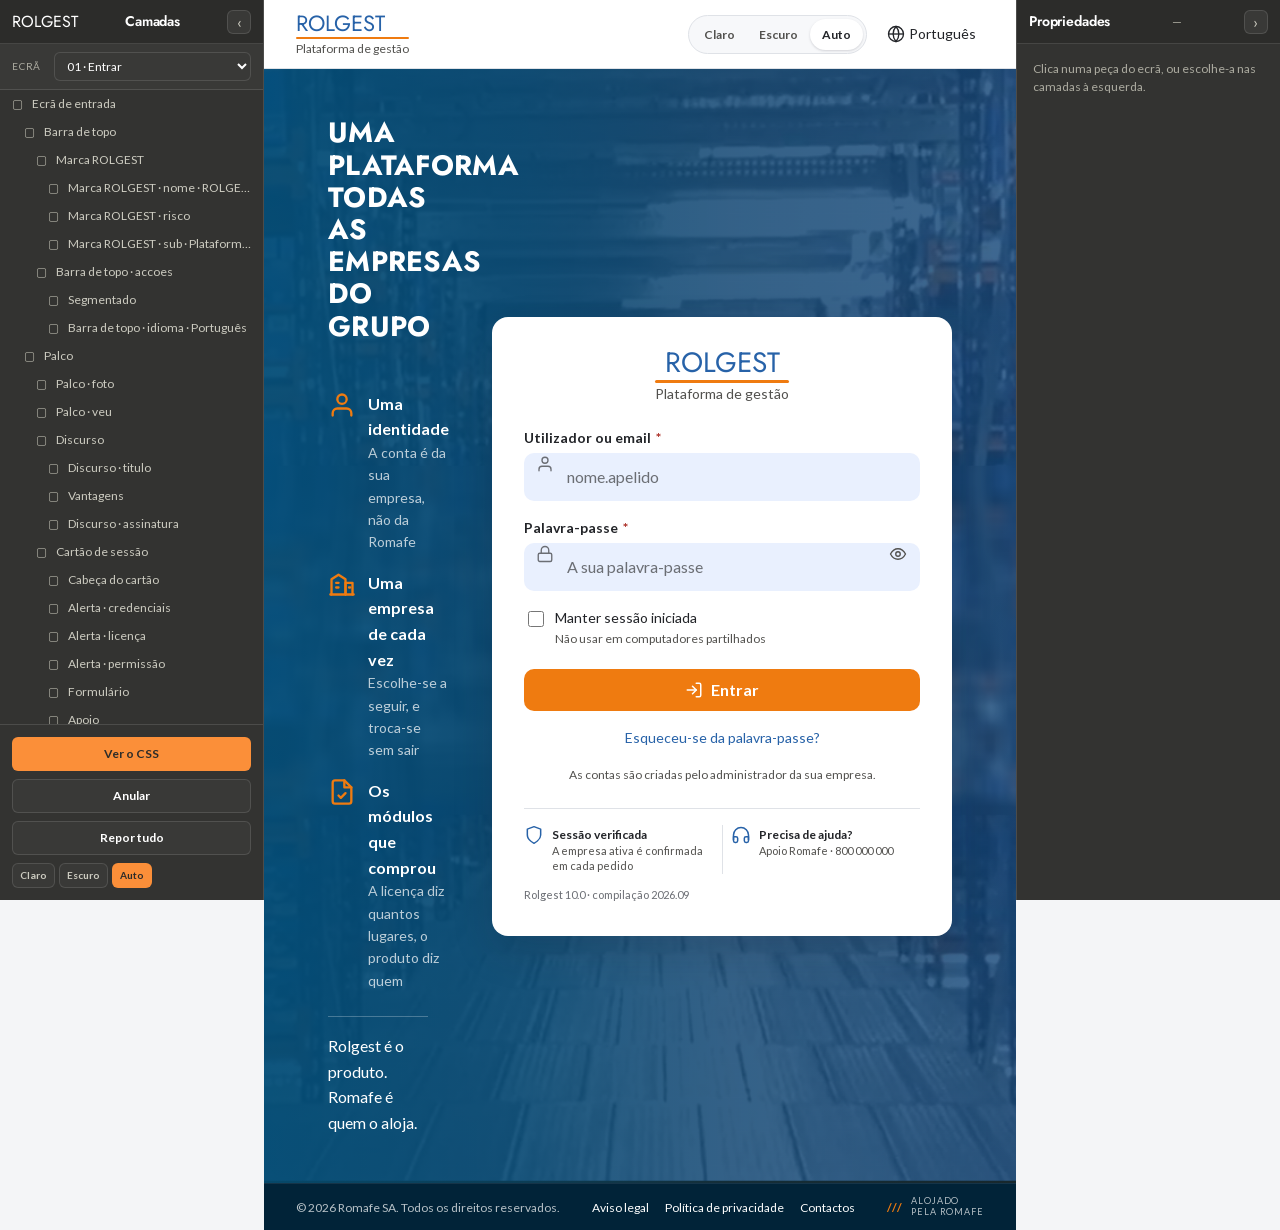
==== commit 900b65ef: "As três recusas com nome próprio na lista de camadas O NOMES só olha para a primeira classe que conh" ====
--- a/web/index.html
+++ b/web/index.html
@@ -99,21 +99,21 @@
            Três recusas, três donos, três mensagens — e só uma se vê de cada
            vez. As duas de baixo estão escondidas: mostram-se no painel, em
            Peça → Visível, para se verem lado a lado. -->
-      <div class="alerta" id="alerta" role="alert" hidden>
+      <div class="alerta" id="alerta" role="alert" data-ed-nome="Alerta · credenciais" hidden>
         <svg viewBox="0 0 24 24" width="18" height="18" fill="none" stroke="currentColor" stroke-width="2" aria-hidden="true">
           <circle cx="12" cy="12" r="9"/><path d="M12 7v6"/><path d="M12 16.5v.5"/>
         </svg>
         <span>Utilizador ou palavra-passe incorretos.</span>
       </div>
 
-      <div class="alerta alerta--licenca" role="alert" hidden>
+      <div class="alerta alerta--licenca" role="alert" data-ed-nome="Alerta · licença" hidden>
         <svg viewBox="0 0 24 24" width="18" height="18" fill="none" stroke="currentColor" stroke-width="2" aria-hidden="true">
           <path d="M14 2H6a2 2 0 0 0-2 2v16a2 2 0 0 0 2 2h12a2 2 0 0 0 2-2V8Z"/><path d="M14 2v6h6"/>
         </svg>
         <span>A licença da sua empresa expirou a 14 de setembro. Fale com quem a contratou.</span>
       </div>
 
-      <div class="alerta alerta--permissao" role="alert" hidden>
+      <div class="alerta alerta--permissao" role="alert" data-ed-nome="Alerta · permissão" hidden>
         <svg viewBox="0 0 24 24" width="18" height="18" fill="none" stroke="currentColor" stroke-width="2" aria-hidden="true">
           <rect x="3" y="11" width="18" height="11" rx="2"/><path d="M7 11V7a5 5 0 0 1 10 0v4"/>
         </svg>
@@ -201,7 +201,7 @@
   </main>
 
   <footer class="rodape">
-    <p style="margin:0">© 2026 Romafe SA. Todos os direitos reservados.</p>
+    <p class="rodape__direitos" data-ed-nome="Direitos" style="margin:0">© 2026 Romafe SA. Todos os direitos reservados.</p>
     <ul class="rodape__ligacoes">
       <li><a href="#">Aviso legal</a></li>
       <li><a href="#">Política de privacidade</a></li>
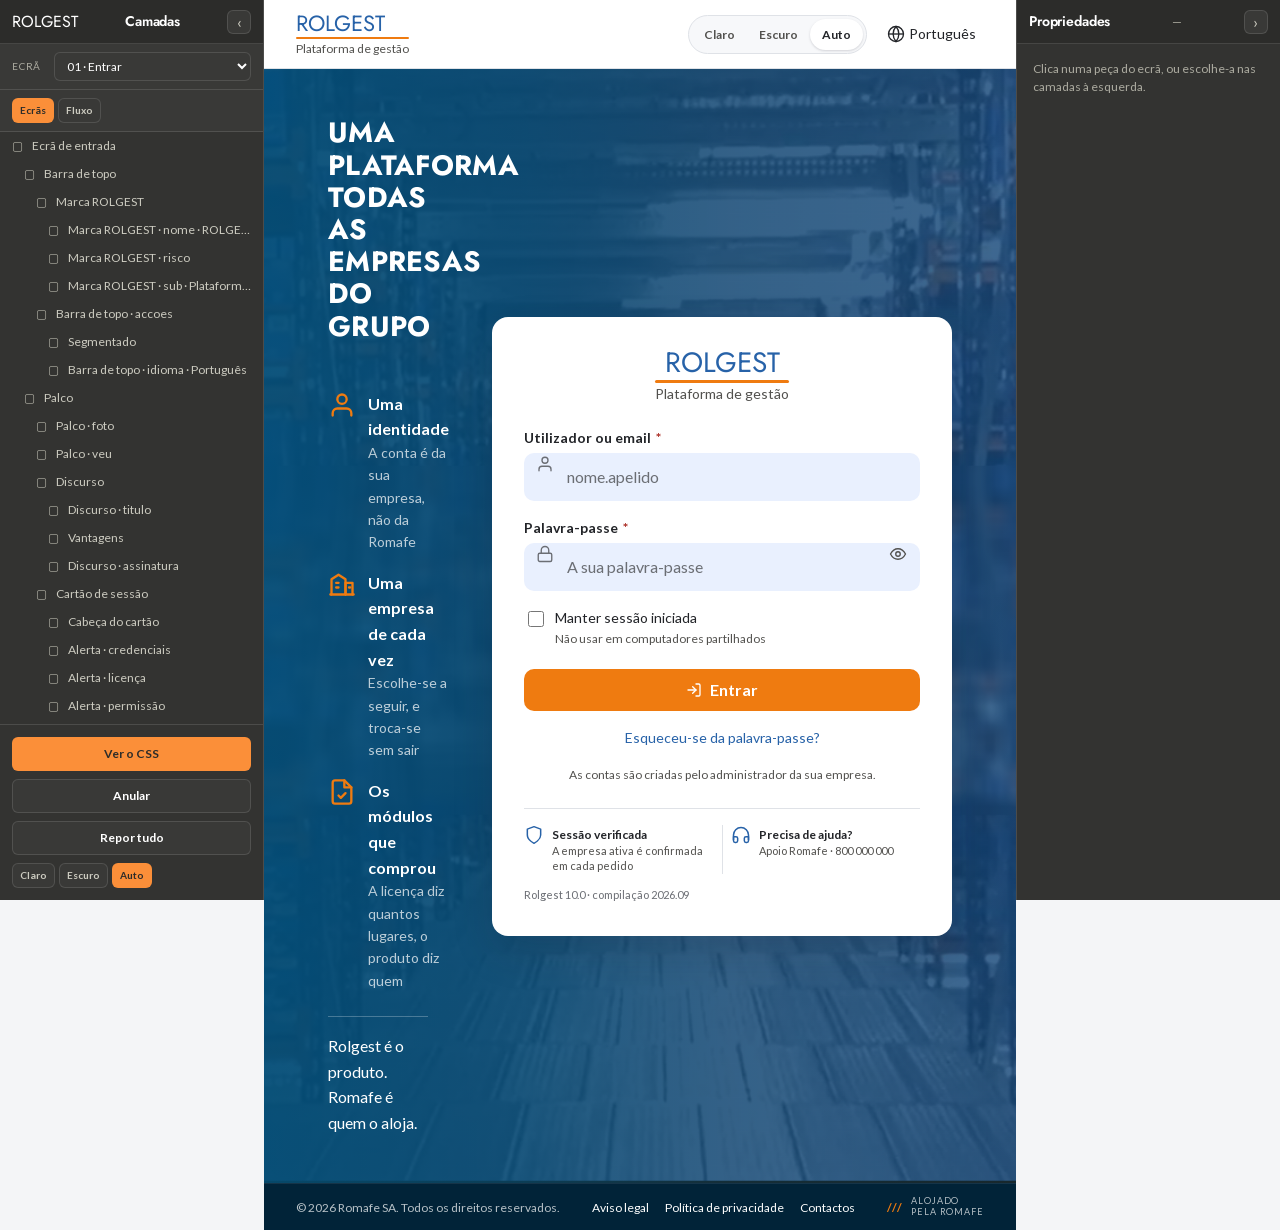
==== commit e821a723: "Doze ecrãs novos e o mapa de navegação entre eles Os ecrãs passam de um a treze, em quatro fluxos: e" ====
--- a/web/index.html
+++ b/web/index.html
@@ -3,11 +3,12 @@
 <head>
 <meta charset="utf-8">
 <meta name="viewport" content="width=device-width, initial-scale=1">
-<title>Entrar — ROLGEST</title>
-<meta name="description" content="Ecrã de entrada do Rolgest, a plataforma ERP da Romafe.">
+<title>ROLGEST — ecrãs</title>
+<meta name="description" content="Os ecrãs do Rolgest, a plataforma ERP da Romafe, e o fluxo entre eles.">
 <link rel="stylesheet" href="assets/css/tokens.css">
 <link rel="stylesheet" href="assets/css/base.css">
 <link rel="stylesheet" href="assets/css/entrada.css">
+<link rel="stylesheet" href="assets/css/casca.css">
 <link rel="stylesheet" href="assets/css/editor.css">
 <script src="assets/js/tema.js"></script>
 </head>
@@ -15,7 +16,7 @@
 
 <a class="skip-link" href="#formulario">Saltar para o formulário</a>
 
-<div class="ecra" data-ecra="entrada" data-nome="01 · Entrar"
+<div class="ecra" data-ecra="entrada" data-nome="01 · Entrar" data-fluxo="Entrar"
      data-objetivo="Provar quem é a pessoa, e mais nada. A empresa ativa e os módulos vêm depois, de outras duas fontes.">
 <div class="entrada">
 
@@ -155,7 +156,7 @@
         </div>
 
         <div class="formulario__accoes">
-          <button type="submit" class="btn btn--acao btn--bloco" id="entrar">
+          <button type="submit" class="btn btn--acao btn--bloco" id="entrar" data-ir="empresa">
             <svg class="btn__icone" viewBox="0 0 24 24" fill="none" stroke="currentColor" stroke-width="2" stroke-linecap="round" stroke-linejoin="round" aria-hidden="true">
               <path d="M15 3h4a2 2 0 0 1 2 2v14a2 2 0 0 1-2 2h-4"/><path d="M10 17l5-5-5-5"/><path d="M15 12H3"/>
             </svg>
@@ -216,7 +217,1388 @@
 </div>
 </div>
 
+
+<div class="ecra" data-ecra="empresa" data-nome="02 · Escolher a empresa" data-fluxo="Entrar"
+     data-objetivo="Escolher a empresa ativa. A lista vem das linhas da pessoa em sistema.utilizadores (v10 §4.10); com uma só, o passo salta-se." hidden>
+<div class="entrada">
+  <header class="topo">
+    <div class="lockup lockup--sm">
+      <p class="lockup__nome">ROLGEST</p>
+      <span class="lockup__risco" aria-hidden="true"></span>
+      <p class="lockup__sub">Plataforma de gestão</p>
+    </div>
+  </header>
+  <main class="palco">
+    <div class="palco__foto" role="img" aria-label="Armazém da Romafe"></div>
+    <div class="palco__veu" aria-hidden="true"></div>
+    <section class="discurso">
+      <h1 class="discurso__titulo">Uma empresa<br>de cada vez</h1>
+      <p class="discurso__assinatura">A empresa que escolher fica à vista em todos os ecrãs, e troca-se sem sair.</p>
+    </section>
+    <section class="cartao cartao--empresa" aria-labelledby="titulo-empresa">
+      <p class="cartao__ola">Olá, Ana</p>
+      <h2 class="cartao__titulo" id="titulo-empresa">Em que empresa vai trabalhar?</h2>
+      <p class="cartao__sub">Tem acesso a três empresas. Pode trocar depois, sem sair.</p>
+      <ul class="escolhas">
+        <li class="escolha" data-ir="inicio">
+          <span class="escolha__icone"><svg viewBox="0 0 24 24" fill="none" stroke="currentColor" stroke-width="2" stroke-linecap="round" stroke-linejoin="round" aria-hidden="true"><path d="M3 21V8l6-4 6 4v13"/><path d="M15 21V11h6v10"/><path d="M2 21h20"/><path d="M7 11h2M7 15h2M18 15h1"/></svg></span>
+          <span class="escolha__texto">
+            <p class="escolha__nome">Romafe, SA</p>
+            <p class="escolha__sub">NIF 500 000 000 · a última em que trabalhou, ontem</p>
+          </span>
+          <svg class="escolha__seta" viewBox="0 0 24 24" fill="none" stroke="currentColor" stroke-width="2" stroke-linecap="round" stroke-linejoin="round" aria-hidden="true"><path d="m9 6 6 6-6 6"/></svg>
+        </li>
+        <li class="escolha" data-ir="inicio" data-sem-seta>
+          <span class="escolha__icone"><svg viewBox="0 0 24 24" fill="none" stroke="currentColor" stroke-width="2" stroke-linecap="round" stroke-linejoin="round" aria-hidden="true"><path d="M3 21V8l6-4 6 4v13"/><path d="M15 21V11h6v10"/><path d="M2 21h20"/><path d="M7 11h2M7 15h2M18 15h1"/></svg></span>
+          <span class="escolha__texto">
+            <p class="escolha__nome">GoParts, Lda</p>
+            <p class="escolha__sub">NIF 500 000 001 · há 2 semanas</p>
+          </span>
+          <svg class="escolha__seta" viewBox="0 0 24 24" fill="none" stroke="currentColor" stroke-width="2" stroke-linecap="round" stroke-linejoin="round" aria-hidden="true"><path d="m9 6 6 6-6 6"/></svg>
+        </li>
+        <li class="escolha" data-ir="inicio" data-sem-seta>
+          <span class="escolha__icone"><svg viewBox="0 0 24 24" fill="none" stroke="currentColor" stroke-width="2" stroke-linecap="round" stroke-linejoin="round" aria-hidden="true"><path d="M3 21V8l6-4 6 4v13"/><path d="M15 21V11h6v10"/><path d="M2 21h20"/><path d="M7 11h2M7 15h2M18 15h1"/></svg></span>
+          <span class="escolha__texto">
+            <p class="escolha__nome">Empresa de demonstração</p>
+            <p class="escolha__sub">NIF 999 999 990 · para formação</p>
+          </span>
+          <svg class="escolha__seta" viewBox="0 0 24 24" fill="none" stroke="currentColor" stroke-width="2" stroke-linecap="round" stroke-linejoin="round" aria-hidden="true"><path d="m9 6 6 6-6 6"/></svg>
+        </li>
+      </ul>
+      <p class="cartao__nota cartao__nota--esquerda">Com acesso a uma só empresa, este passo não aparece.</p>
+      <div class="cartao__pe">
+        <span>Não é a Ana Ferreira?</span>
+        <a class="ligacao-recuperar" href="#" data-ir="entrada">Terminar sessão</a>
+      </div>
+    </section>
+  </main>
+  <footer class="rodape">
+    <p class="rodape__direitos" style="margin:0">© 2026 Romafe SA. Todos os direitos reservados.</p>
+    <p class="rodape__selo" style="margin:0">
+      <span class="rodape__barras" aria-hidden="true">///</span>
+      <span class="rodape__lema">Alojado<br>pela Romafe</span>
+    </p>
+  </footer>
+</div>
+</div>
+
+<div class="ecra" data-ecra="fora-contrato" data-nome="03 · Aplicação fora do contrato" data-fluxo="Entrar"
+     data-objetivo="A recusa à porta de v10 §4.11: a aplicação abre, o primeiro pedido é recusado, e diz-se porquê com o código para quem tiver de telefonar." hidden>
+<div class="entrada">
+  <header class="topo">
+    <div class="lockup lockup--sm">
+      <p class="lockup__nome">ROLGEST</p>
+      <span class="lockup__risco" aria-hidden="true"></span>
+      <p class="lockup__sub">Plataforma de gestão</p>
+    </div>
+  </header>
+  <main class="palco">
+    <div class="palco__foto" role="img" aria-label="Armazém da Romafe"></div>
+    <div class="palco__veu" aria-hidden="true"></div>
+    <section class="discurso">
+      <h1 class="discurso__titulo">Recusar à porta<br>e dizer porquê</h1>
+      <p class="discurso__assinatura">Um ecrã em leitura não serve a ninguém. Mais vale a mensagem clara à entrada.</p>
+    </section>
+    <section class="cartao cartao--recusa" aria-labelledby="titulo-recusa">
+      <div class="recusa recusa--saiu" data-ed-nome="Recusa · saiu na renovação">
+        <span class="recusa__icone"><svg viewBox="0 0 24 24" fill="none" stroke="currentColor" stroke-width="2" stroke-linecap="round" stroke-linejoin="round" aria-hidden="true"><path d="M14 2H6a2 2 0 0 0-2 2v16a2 2 0 0 0 2 2h12a2 2 0 0 0 2-2V8Z"/><path d="M14 2v6h6"/><path d="m9 15 2 2 4-4"/></svg></span>
+        <h2 class="cartao__titulo" id="titulo-recusa">A aplicação de gestão saiu do contrato da sua empresa</h2>
+        <p class="cartao__sub">A Romafe, SA renovou a licença a 1 de outubro sem o módulo de gestão. Os dados continuam guardados e alcançáveis pelas outras aplicações que a empresa tem.</p>
+        <p class="cartao__sub"><b>Quem pode resolver:</b> quem contratou a licença na sua empresa.</p>
+      </div>
+      <!-- A outra recusa de v10 §4.11: nunca esteve no contrato. O tom é mais
+           neutro, porque não é uma renovação que correu mal. Mostra-se no
+           painel, em Peça → Visível. -->
+      <div class="recusa recusa--nunca" data-ed-nome="Recusa · nunca comprada" hidden>
+        <span class="recusa__icone"><svg viewBox="0 0 24 24" fill="none" stroke="currentColor" stroke-width="2" stroke-linecap="round" stroke-linejoin="round" aria-hidden="true"><circle cx="12" cy="12" r="9"/><path d="M12 11v6M12 7.5v.5"/></svg></span>
+        <h2 class="cartao__titulo">A aplicação de gestão não faz parte do contrato da sua empresa</h2>
+        <p class="cartao__sub">Para a usar, quem contratou a licença tem de a acrescentar.</p>
+      </div>
+      <dl class="codigo">
+        <dt>Código para o apoio</dt>
+        <dd>LIC-MODULO-RETIRADO · erp · 2026-10-06 09:14</dd>
+      </dl>
+      <div class="formulario__accoes">
+        <button type="button" class="btn btn--primario btn--bloco" data-ir="entrada"><svg class="btn__icone" viewBox="0 0 24 24" fill="none" stroke="currentColor" stroke-width="2" stroke-linecap="round" stroke-linejoin="round" aria-hidden="true"><path d="M9 21H5a2 2 0 0 1-2-2V5a2 2 0 0 1 2-2h4"/><path d="m16 17 5-5-5-5M21 12H9"/></svg><span class="btn__rotulo">Terminar sessão</span></button>
+        <p class="cartao__nota">Apoio Romafe · 800 000 000</p>
+      </div>
+    </section>
+  </main>
+  <footer class="rodape">
+    <p class="rodape__direitos" style="margin:0">© 2026 Romafe SA. Todos os direitos reservados.</p>
+    <p class="rodape__selo" style="margin:0">
+      <span class="rodape__barras" aria-hidden="true">///</span>
+      <span class="rodape__lema">Alojado<br>pela Romafe</span>
+    </p>
+  </footer>
+</div>
+</div>
+
+<div class="ecra" data-ecra="inicio" data-nome="04 · Início" data-fluxo="Trabalhar numa empresa"
+     data-objetivo="Onde se aterra depois de escolher a empresa. O menu tem os quinze menus de topo do ERP em Delphi, com a grafia antiga; a empresa está em cima e no rodapé." hidden>
+<div class="casca">
+  <nav class="lateral" aria-label="Menu principal">
+    <div class="lateral__marca">
+      <p class="lateral__nome">ROLGEST</p>
+      <p class="lateral__sub">Gestão</p>
+    </div>
+    <ul class="lateral__lista">
+      <li><a class="lateral__item"><svg viewBox="0 0 24 24" fill="none" stroke="currentColor" stroke-width="2" stroke-linecap="round" stroke-linejoin="round" aria-hidden="true"><path d="M3 7a2 2 0 0 1 2-2h4l2 2h8a2 2 0 0 1 2 2v8a2 2 0 0 1-2 2H5a2 2 0 0 1-2-2Z"/></svg><span>Ficheiros</span><span class="lateral__tecla">Alt F</span></a></li>
+      <li><a class="lateral__item"><svg viewBox="0 0 24 24" fill="none" stroke="currentColor" stroke-width="2" stroke-linecap="round" stroke-linejoin="round" aria-hidden="true"><rect x="3" y="4" width="18" height="16" rx="2"/><path d="M3 10h18M9 4v16"/></svg><span>Tabelas</span><span class="lateral__tecla">Alt T</span></a></li>
+      <li><a class="lateral__item" data-ir="menu"><svg viewBox="0 0 24 24" fill="none" stroke="currentColor" stroke-width="2" stroke-linecap="round" stroke-linejoin="round" aria-hidden="true"><circle cx="9" cy="20" r="1.5"/><circle cx="18" cy="20" r="1.5"/><path d="M2 3h3l2.5 12h11l2-8H6.2"/></svg><span>Vendas</span><span class="lateral__tecla">Alt V</span></a></li>
+      <li><a class="lateral__item"><svg viewBox="0 0 24 24" fill="none" stroke="currentColor" stroke-width="2" stroke-linecap="round" stroke-linejoin="round" aria-hidden="true"><path d="M21 8 12 3 3 8v8l9 5 9-5Z"/><path d="m3 8 9 5 9-5M12 13v8"/></svg><span>Stocks</span><span class="lateral__tecla">Alt S</span></a></li>
+      <li><a class="lateral__item"><svg viewBox="0 0 24 24" fill="none" stroke="currentColor" stroke-width="2" stroke-linecap="round" stroke-linejoin="round" aria-hidden="true"><path d="M3 6h11v10H3zM14 10h4l3 3v3h-7"/><circle cx="7" cy="18" r="1.8"/><circle cx="17" cy="18" r="1.8"/></svg><span>Compras</span><span class="lateral__tecla">Alt C</span></a></li>
+      <li><a class="lateral__item"><svg viewBox="0 0 24 24" fill="none" stroke="currentColor" stroke-width="2" stroke-linecap="round" stroke-linejoin="round" aria-hidden="true"><path d="M12 3v11M7 9l5 5 5-5"/><path d="M4 17v2a2 2 0 0 0 2 2h12a2 2 0 0 0 2-2v-2"/></svg><span>Cobranças</span><span class="lateral__tecla">Alt O</span></a></li>
+      <li><a class="lateral__item"><svg viewBox="0 0 24 24" fill="none" stroke="currentColor" stroke-width="2" stroke-linecap="round" stroke-linejoin="round" aria-hidden="true"><path d="M12 14V3M7 8l5-5 5 5"/><path d="M4 17v2a2 2 0 0 0 2 2h12a2 2 0 0 0 2-2v-2"/></svg><span>Pagamentos</span><span class="lateral__tecla">Alt P</span></a></li>
+      <li><a class="lateral__item"><svg viewBox="0 0 24 24" fill="none" stroke="currentColor" stroke-width="2" stroke-linecap="round" stroke-linejoin="round" aria-hidden="true"><path d="M3 10 12 4l9 6M5 10v8M9.5 10v8M14.5 10v8M19 10v8M3 21h18"/></svg><span>Bancos</span><span class="lateral__tecla">Alt B</span></a></li>
+      <li><a class="lateral__item"><svg viewBox="0 0 24 24" fill="none" stroke="currentColor" stroke-width="2" stroke-linecap="round" stroke-linejoin="round" aria-hidden="true"><path d="M14.7 6.3a4 4 0 0 0-5.4 5.4L3 18l3 3 6.3-6.3a4 4 0 0 0 5.4-5.4l-2.5 2.5-2.5-.5-.5-2.5Z"/></svg><span>Serviços</span><span class="lateral__tecla">Alt R</span></a></li>
+      <li><a class="lateral__item"><svg viewBox="0 0 24 24" fill="none" stroke="currentColor" stroke-width="2" stroke-linecap="round" stroke-linejoin="round" aria-hidden="true"><circle cx="9" cy="8" r="3.5"/><path d="M2.5 20a6.5 6.5 0 0 1 13 0"/><path d="M16 4.5a3.5 3.5 0 0 1 0 7M18 14a6 6 0 0 1 3.5 6"/></svg><span>CRM</span><span class="lateral__tecla">Alt M</span></a></li>
+      <li><a class="lateral__item"><svg viewBox="0 0 24 24" fill="none" stroke="currentColor" stroke-width="2" stroke-linecap="round" stroke-linejoin="round" aria-hidden="true"><path d="M4 20V10M10 20V4M16 20v-7M22 20H2"/></svg><span>BI</span><span class="lateral__tecla">Alt I</span></a></li>
+      <li><a class="lateral__item"><svg viewBox="0 0 24 24" fill="none" stroke="currentColor" stroke-width="2" stroke-linecap="round" stroke-linejoin="round" aria-hidden="true"><path d="M14 2H6a2 2 0 0 0-2 2v16a2 2 0 0 0 2 2h12a2 2 0 0 0 2-2V8Z"/><path d="M14 2v6h6M8 13h8M8 17h6"/></svg><span>Relatórios</span><span class="lateral__tecla">Alt L</span></a></li>
+      <li><a class="lateral__item"><svg viewBox="0 0 24 24" fill="none" stroke="currentColor" stroke-width="2" stroke-linecap="round" stroke-linejoin="round" aria-hidden="true"><path d="M4 6h10M18 6h2M4 12h4M12 12h8M4 18h12"/><circle cx="16" cy="6" r="2"/><circle cx="10" cy="12" r="2"/><circle cx="18" cy="18" r="2"/></svg><span>Configurações</span><span class="lateral__tecla">Alt G</span></a></li>
+      <li><a class="lateral__item" data-ir="admin-pessoas"><svg viewBox="0 0 24 24" fill="none" stroke="currentColor" stroke-width="2" stroke-linecap="round" stroke-linejoin="round" aria-hidden="true"><rect x="3" y="4" width="18" height="12" rx="2"/><path d="M8 20h8M12 16v4"/></svg><span>Sistema</span><span class="lateral__tecla">Alt A</span></a></li>
+      <li><a class="lateral__item"><svg viewBox="0 0 24 24" fill="none" stroke="currentColor" stroke-width="2" stroke-linecap="round" stroke-linejoin="round" aria-hidden="true"><circle cx="12" cy="12" r="9"/><path d="M9.5 9a2.5 2.5 0 1 1 3.5 2.3c-.6.3-1 .9-1 1.6V14M12 17v.5"/></svg><span>Ajuda</span><span class="lateral__tecla">Alt J</span></a></li>
+    </ul>
+    <div class="lateral__pe">
+      <span class="avatar">AF</span>
+      <div>
+        <p class="lateral__quem">Ana Ferreira</p>
+        <p class="lateral__funcao">Comercial</p>
+      </div>
+    </div>
+  </nav>
+  <header class="barra">
+    <button type="button" class="barra__menu" aria-label="Recolher o menu"><svg viewBox="0 0 24 24" fill="none" stroke="currentColor" stroke-width="2" stroke-linecap="round" stroke-linejoin="round" aria-hidden="true"><path d="M4 6h16M4 12h16M4 18h16"/></svg></button>
+    <div class="procura" role="search">
+      <svg viewBox="0 0 24 24" fill="none" stroke="currentColor" stroke-width="2" stroke-linecap="round" stroke-linejoin="round" aria-hidden="true"><circle cx="11" cy="11" r="7"/><path d="m20 20-4-4"/></svg>
+      <p class="procura__texto">Abrir um ecrã ou um documento</p>
+      <span class="kbd">Ctrl K</span>
+    </div>
+    <span class="barra__espaco"></span>
+    <button type="button" class="empresa" aria-label="Empresa ativa: Romafe, SA. Trocar de empresa" data-ir="trocar" data-sem-seta>
+      <span class="empresa__icone"><svg viewBox="0 0 24 24" fill="none" stroke="currentColor" stroke-width="2" stroke-linecap="round" stroke-linejoin="round" aria-hidden="true"><path d="M3 21V8l6-4 6 4v13"/><path d="M15 21V11h6v10"/><path d="M2 21h20"/><path d="M7 11h2M7 15h2M18 15h1"/></svg></span>
+      <span class="empresa__nome">Romafe, SA</span>
+      <svg class="empresa__seta" viewBox="0 0 24 24" fill="none" stroke="currentColor" stroke-width="2" stroke-linecap="round" stroke-linejoin="round" aria-hidden="true"><path d="m6 9 6 6 6-6"/></svg>
+    </button>
+    <button type="button" class="barra__icone" aria-label="Notificações, 2 por ler"><svg viewBox="0 0 24 24" fill="none" stroke="currentColor" stroke-width="2" stroke-linecap="round" stroke-linejoin="round" aria-hidden="true"><path d="M6 8a6 6 0 0 1 12 0c0 7 3 9 3 9H3s3-2 3-9"/><path d="M10.3 21a1.9 1.9 0 0 0 3.4 0"/></svg><span class="barra__contador">2</span></button>
+    <button type="button" class="barra__sair"><svg viewBox="0 0 24 24" fill="none" stroke="currentColor" stroke-width="2" stroke-linecap="round" stroke-linejoin="round" aria-hidden="true"><path d="M9 21H5a2 2 0 0 1-2-2V5a2 2 0 0 1 2-2h4"/><path d="m16 17 5-5-5-5M21 12H9"/></svg>Terminar sessão</button>
+  </header>
+  <div class="separadores" role="tablist" aria-label="Documentos abertos">
+    <span class="separador-doc is-ativo" role="tab" aria-selected="true"><svg viewBox="0 0 24 24" fill="none" stroke="currentColor" stroke-width="2" stroke-linecap="round" stroke-linejoin="round" aria-hidden="true"><path d="M3 11 12 4l9 7"/><path d="M5 10v10h14V10"/></svg><span class="separador-doc__texto">Início</span></span>
+  </div>
+  <main class="area">
+    <div class="pagina">
+      <div class="pagina__cabeca">
+        <div>
+          <h1 class="pagina__titulo">Início</h1>
+          <p class="pagina__sub">Romafe, SA · terça-feira, 6 de outubro de 2026</p>
+        </div>
+      </div>
+      <div class="grelha-2">
+        <section class="bloco">
+          <div class="bloco__cabeca"><h2 class="bloco__titulo">Abertos recentemente</h2></div>
+          <ul class="lista">
+            <li class="lista__item" data-ir="vendas-lista"><span class="lista__icone"><svg viewBox="0 0 24 24" fill="none" stroke="currentColor" stroke-width="2" stroke-linecap="round" stroke-linejoin="round" aria-hidden="true"><circle cx="9" cy="20" r="1.5"/><circle cx="18" cy="20" r="1.5"/><path d="M2 3h3l2.5 12h11l2-8H6.2"/></svg></span><span class="lista__texto"><p class="lista__titulo">Encomendas de clientes</p><p class="lista__sub">Vendas</p></span><span class="lista__quando">ontem, 17:40</span></li>
+            <li class="lista__item" data-ir="vendas-documento" data-sem-seta><span class="lista__icone"><svg viewBox="0 0 24 24" fill="none" stroke="currentColor" stroke-width="2" stroke-linecap="round" stroke-linejoin="round" aria-hidden="true"><path d="M14 2H6a2 2 0 0 0-2 2v16a2 2 0 0 0 2 2h12a2 2 0 0 0 2-2V8Z"/><path d="M14 2v6h6M8 13h8M8 17h6"/></svg></span><span class="lista__texto"><p class="lista__titulo">Encomenda ENC 2026/0412</p><p class="lista__sub">Auto Peças Ribeiro, Lda</p></span><span class="lista__quando">ontem, 17:38</span></li>
+            <li class="lista__item"><span class="lista__icone"><svg viewBox="0 0 24 24" fill="none" stroke="currentColor" stroke-width="2" stroke-linecap="round" stroke-linejoin="round" aria-hidden="true"><path d="M21 8 12 3 3 8v8l9 5 9-5Z"/><path d="m3 8 9 5 9-5M12 13v8"/></svg></span><span class="lista__texto"><p class="lista__titulo">Artigos</p><p class="lista__sub">Stocks</p></span><span class="lista__quando">2 out., 11:05</span></li>
+            <li class="lista__item"><span class="lista__icone"><svg viewBox="0 0 24 24" fill="none" stroke="currentColor" stroke-width="2" stroke-linecap="round" stroke-linejoin="round" aria-hidden="true"><circle cx="9" cy="8" r="3.5"/><path d="M2.5 20a6.5 6.5 0 0 1 13 0"/><path d="M16 4.5a3.5 3.5 0 0 1 0 7M18 14a6 6 0 0 1 3.5 6"/></svg></span><span class="lista__texto"><p class="lista__titulo">Fichas de clientes</p><p class="lista__sub">Vendas</p></span><span class="lista__quando">1 out., 15:20</span></li>
+          </ul>
+        </section>
+        <section class="bloco">
+          <div class="bloco__cabeca"><h2 class="bloco__titulo">Atalhos</h2><span class="bloco__nota">Os que mais abre</span></div>
+          <div class="atalhos">
+            <div class="atalho"><svg viewBox="0 0 24 24" fill="none" stroke="currentColor" stroke-width="2" stroke-linecap="round" stroke-linejoin="round" aria-hidden="true"><circle cx="9" cy="20" r="1.5"/><circle cx="18" cy="20" r="1.5"/><path d="M2 3h3l2.5 12h11l2-8H6.2"/></svg><p class="atalho__nome">Encomendas</p><p class="atalho__onde">Vendas</p></div>
+            <div class="atalho"><svg viewBox="0 0 24 24" fill="none" stroke="currentColor" stroke-width="2" stroke-linecap="round" stroke-linejoin="round" aria-hidden="true"><path d="M21 8 12 3 3 8v8l9 5 9-5Z"/><path d="m3 8 9 5 9-5M12 13v8"/></svg><p class="atalho__nome">Artigos</p><p class="atalho__onde">Stocks</p></div>
+            <div class="atalho"><svg viewBox="0 0 24 24" fill="none" stroke="currentColor" stroke-width="2" stroke-linecap="round" stroke-linejoin="round" aria-hidden="true"><circle cx="9" cy="8" r="3.5"/><path d="M2.5 20a6.5 6.5 0 0 1 13 0"/><path d="M16 4.5a3.5 3.5 0 0 1 0 7M18 14a6 6 0 0 1 3.5 6"/></svg><p class="atalho__nome">Clientes</p><p class="atalho__onde">Vendas</p></div>
+            <div class="atalho"><svg viewBox="0 0 24 24" fill="none" stroke="currentColor" stroke-width="2" stroke-linecap="round" stroke-linejoin="round" aria-hidden="true"><path d="M3 6h11v10H3zM14 10h4l3 3v3h-7"/><circle cx="7" cy="18" r="1.8"/><circle cx="17" cy="18" r="1.8"/></svg><p class="atalho__nome">Encomendas a fornecedores</p><p class="atalho__onde">Compras</p></div>
+            <div class="atalho"><svg viewBox="0 0 24 24" fill="none" stroke="currentColor" stroke-width="2" stroke-linecap="round" stroke-linejoin="round" aria-hidden="true"><path d="M12 3v11M7 9l5 5 5-5"/><path d="M4 17v2a2 2 0 0 0 2 2h12a2 2 0 0 0 2-2v-2"/></svg><p class="atalho__nome">Conta corrente</p><p class="atalho__onde">Cobranças</p></div>
+            <div class="atalho"><svg viewBox="0 0 24 24" fill="none" stroke="currentColor" stroke-width="2" stroke-linecap="round" stroke-linejoin="round" aria-hidden="true"><path d="M4 20V10M10 20V4M16 20v-7M22 20H2"/></svg><p class="atalho__nome">Vendas do mês</p><p class="atalho__onde">BI</p></div>
+          </div>
+        </section>
+      </div>
+      <section class="bloco">
+        <div class="bloco__corpo" style="display:grid;gap:var(--e-2)">
+          <div style="display:flex;justify-content:space-between;gap:var(--e-3)">
+            <p class="bloco__titulo" style="margin:0">O menu, a meio da migração</p>
+            <p class="bloco__nota">112 de 326 ecrãs já abrem no Rolgest</p>
+          </div>
+          <div class="progresso" role="progressbar" aria-valuemin="0" aria-valuemax="326" aria-valuenow="112"><div class="progresso__barra" style="width:34%"></div></div>
+          <p class="bloco__nota">Os outros estão no menu, acinzentados: o menu completo é o mapa do que falta.</p>
+        </div>
+      </section>
+    </div>
+  </main>
+  <footer class="estado">
+    <span class="estado__item estado__item--empresa"><svg viewBox="0 0 24 24" fill="none" stroke="currentColor" stroke-width="2" stroke-linecap="round" stroke-linejoin="round" aria-hidden="true"><path d="M3 21V8l6-4 6 4v13"/><path d="M15 21V11h6v10"/><path d="M2 21h20"/><path d="M7 11h2M7 15h2M18 15h1"/></svg>Romafe, SA</span>
+    <span class="estado__item"><svg viewBox="0 0 24 24" fill="none" stroke="currentColor" stroke-width="2" stroke-linecap="round" stroke-linejoin="round" aria-hidden="true"><path d="M20 21v-2a4 4 0 0 0-4-4H8a4 4 0 0 0-4 4v2"/><circle cx="12" cy="7" r="4"/></svg>ana.ferreira</span>
+    <span class="estado__item"><svg viewBox="0 0 24 24" fill="none" stroke="currentColor" stroke-width="2" stroke-linecap="round" stroke-linejoin="round" aria-hidden="true"><path d="M3 9 4.5 4h15L21 9"/><path d="M4 9v11h16V9"/><path d="M3 9h18"/><path d="M9 20v-6h6v6"/></svg>Ponto de venda: Porto</span>
+    <span class="estado__espaco"></span>
+    <span class="estado__item"><span class="estado__luz" aria-hidden="true"></span>Ligado</span>
+    <span class="estado__item"><svg viewBox="0 0 24 24" fill="none" stroke="currentColor" stroke-width="2" stroke-linecap="round" stroke-linejoin="round" aria-hidden="true"><rect x="3" y="4" width="18" height="7" rx="2"/><rect x="3" y="13" width="18" height="7" rx="2"/><path d="M7 7.5h.01M7 16.5h.01"/></svg>api.rolgest.pt</span>
+    <span class="estado__item">Rolgest 10.0</span>
+  </footer>
+
+</div>
+</div>
+
+<div class="ecra" data-ecra="menu" data-nome="05 · O menu de Vendas" data-fluxo="Trabalhar numa empresa"
+     data-objetivo="Os itens de um menu de topo, num painel ao lado da barra (06 §5.3 tira os submenus de dentro dela). O menu filtra-se pelas permissões e por mais nada." hidden>
+<div class="casca">
+  <nav class="lateral" aria-label="Menu principal">
+    <div class="lateral__marca">
+      <p class="lateral__nome">ROLGEST</p>
+      <p class="lateral__sub">Gestão</p>
+    </div>
+    <ul class="lateral__lista">
+      <li><a class="lateral__item"><svg viewBox="0 0 24 24" fill="none" stroke="currentColor" stroke-width="2" stroke-linecap="round" stroke-linejoin="round" aria-hidden="true"><path d="M3 7a2 2 0 0 1 2-2h4l2 2h8a2 2 0 0 1 2 2v8a2 2 0 0 1-2 2H5a2 2 0 0 1-2-2Z"/></svg><span>Ficheiros</span><span class="lateral__tecla">Alt F</span></a></li>
+      <li><a class="lateral__item"><svg viewBox="0 0 24 24" fill="none" stroke="currentColor" stroke-width="2" stroke-linecap="round" stroke-linejoin="round" aria-hidden="true"><rect x="3" y="4" width="18" height="16" rx="2"/><path d="M3 10h18M9 4v16"/></svg><span>Tabelas</span><span class="lateral__tecla">Alt T</span></a></li>
+      <li><a class="lateral__item is-ativo" aria-current="true"><svg viewBox="0 0 24 24" fill="none" stroke="currentColor" stroke-width="2" stroke-linecap="round" stroke-linejoin="round" aria-hidden="true"><circle cx="9" cy="20" r="1.5"/><circle cx="18" cy="20" r="1.5"/><path d="M2 3h3l2.5 12h11l2-8H6.2"/></svg><span>Vendas</span><span class="lateral__tecla">Alt V</span></a></li>
+      <li><a class="lateral__item"><svg viewBox="0 0 24 24" fill="none" stroke="currentColor" stroke-width="2" stroke-linecap="round" stroke-linejoin="round" aria-hidden="true"><path d="M21 8 12 3 3 8v8l9 5 9-5Z"/><path d="m3 8 9 5 9-5M12 13v8"/></svg><span>Stocks</span><span class="lateral__tecla">Alt S</span></a></li>
+      <li><a class="lateral__item"><svg viewBox="0 0 24 24" fill="none" stroke="currentColor" stroke-width="2" stroke-linecap="round" stroke-linejoin="round" aria-hidden="true"><path d="M3 6h11v10H3zM14 10h4l3 3v3h-7"/><circle cx="7" cy="18" r="1.8"/><circle cx="17" cy="18" r="1.8"/></svg><span>Compras</span><span class="lateral__tecla">Alt C</span></a></li>
+      <li><a class="lateral__item"><svg viewBox="0 0 24 24" fill="none" stroke="currentColor" stroke-width="2" stroke-linecap="round" stroke-linejoin="round" aria-hidden="true"><path d="M12 3v11M7 9l5 5 5-5"/><path d="M4 17v2a2 2 0 0 0 2 2h12a2 2 0 0 0 2-2v-2"/></svg><span>Cobranças</span><span class="lateral__tecla">Alt O</span></a></li>
+      <li><a class="lateral__item"><svg viewBox="0 0 24 24" fill="none" stroke="currentColor" stroke-width="2" stroke-linecap="round" stroke-linejoin="round" aria-hidden="true"><path d="M12 14V3M7 8l5-5 5 5"/><path d="M4 17v2a2 2 0 0 0 2 2h12a2 2 0 0 0 2-2v-2"/></svg><span>Pagamentos</span><span class="lateral__tecla">Alt P</span></a></li>
+      <li><a class="lateral__item"><svg viewBox="0 0 24 24" fill="none" stroke="currentColor" stroke-width="2" stroke-linecap="round" stroke-linejoin="round" aria-hidden="true"><path d="M3 10 12 4l9 6M5 10v8M9.5 10v8M14.5 10v8M19 10v8M3 21h18"/></svg><span>Bancos</span><span class="lateral__tecla">Alt B</span></a></li>
+      <li><a class="lateral__item"><svg viewBox="0 0 24 24" fill="none" stroke="currentColor" stroke-width="2" stroke-linecap="round" stroke-linejoin="round" aria-hidden="true"><path d="M14.7 6.3a4 4 0 0 0-5.4 5.4L3 18l3 3 6.3-6.3a4 4 0 0 0 5.4-5.4l-2.5 2.5-2.5-.5-.5-2.5Z"/></svg><span>Serviços</span><span class="lateral__tecla">Alt R</span></a></li>
+      <li><a class="lateral__item"><svg viewBox="0 0 24 24" fill="none" stroke="currentColor" stroke-width="2" stroke-linecap="round" stroke-linejoin="round" aria-hidden="true"><circle cx="9" cy="8" r="3.5"/><path d="M2.5 20a6.5 6.5 0 0 1 13 0"/><path d="M16 4.5a3.5 3.5 0 0 1 0 7M18 14a6 6 0 0 1 3.5 6"/></svg><span>CRM</span><span class="lateral__tecla">Alt M</span></a></li>
+      <li><a class="lateral__item"><svg viewBox="0 0 24 24" fill="none" stroke="currentColor" stroke-width="2" stroke-linecap="round" stroke-linejoin="round" aria-hidden="true"><path d="M4 20V10M10 20V4M16 20v-7M22 20H2"/></svg><span>BI</span><span class="lateral__tecla">Alt I</span></a></li>
+      <li><a class="lateral__item"><svg viewBox="0 0 24 24" fill="none" stroke="currentColor" stroke-width="2" stroke-linecap="round" stroke-linejoin="round" aria-hidden="true"><path d="M14 2H6a2 2 0 0 0-2 2v16a2 2 0 0 0 2 2h12a2 2 0 0 0 2-2V8Z"/><path d="M14 2v6h6M8 13h8M8 17h6"/></svg><span>Relatórios</span><span class="lateral__tecla">Alt L</span></a></li>
+      <li><a class="lateral__item"><svg viewBox="0 0 24 24" fill="none" stroke="currentColor" stroke-width="2" stroke-linecap="round" stroke-linejoin="round" aria-hidden="true"><path d="M4 6h10M18 6h2M4 12h4M12 12h8M4 18h12"/><circle cx="16" cy="6" r="2"/><circle cx="10" cy="12" r="2"/><circle cx="18" cy="18" r="2"/></svg><span>Configurações</span><span class="lateral__tecla">Alt G</span></a></li>
+      <li><a class="lateral__item"><svg viewBox="0 0 24 24" fill="none" stroke="currentColor" stroke-width="2" stroke-linecap="round" stroke-linejoin="round" aria-hidden="true"><rect x="3" y="4" width="18" height="12" rx="2"/><path d="M8 20h8M12 16v4"/></svg><span>Sistema</span><span class="lateral__tecla">Alt A</span></a></li>
+      <li><a class="lateral__item"><svg viewBox="0 0 24 24" fill="none" stroke="currentColor" stroke-width="2" stroke-linecap="round" stroke-linejoin="round" aria-hidden="true"><circle cx="12" cy="12" r="9"/><path d="M9.5 9a2.5 2.5 0 1 1 3.5 2.3c-.6.3-1 .9-1 1.6V14M12 17v.5"/></svg><span>Ajuda</span><span class="lateral__tecla">Alt J</span></a></li>
+    </ul>
+    <div class="lateral__pe">
+      <span class="avatar">AF</span>
+      <div>
+        <p class="lateral__quem">Ana Ferreira</p>
+        <p class="lateral__funcao">Comercial</p>
+      </div>
+    </div>
+  </nav>
+  <header class="barra">
+    <button type="button" class="barra__menu" aria-label="Recolher o menu"><svg viewBox="0 0 24 24" fill="none" stroke="currentColor" stroke-width="2" stroke-linecap="round" stroke-linejoin="round" aria-hidden="true"><path d="M4 6h16M4 12h16M4 18h16"/></svg></button>
+    <div class="procura" role="search">
+      <svg viewBox="0 0 24 24" fill="none" stroke="currentColor" stroke-width="2" stroke-linecap="round" stroke-linejoin="round" aria-hidden="true"><circle cx="11" cy="11" r="7"/><path d="m20 20-4-4"/></svg>
+      <p class="procura__texto">Abrir um ecrã ou um documento</p>
+      <span class="kbd">Ctrl K</span>
+    </div>
+    <span class="barra__espaco"></span>
+    <button type="button" class="empresa" aria-label="Empresa ativa: Romafe, SA. Trocar de empresa" data-ir="trocar" data-sem-seta>
+      <span class="empresa__icone"><svg viewBox="0 0 24 24" fill="none" stroke="currentColor" stroke-width="2" stroke-linecap="round" stroke-linejoin="round" aria-hidden="true"><path d="M3 21V8l6-4 6 4v13"/><path d="M15 21V11h6v10"/><path d="M2 21h20"/><path d="M7 11h2M7 15h2M18 15h1"/></svg></span>
+      <span class="empresa__nome">Romafe, SA</span>
+      <svg class="empresa__seta" viewBox="0 0 24 24" fill="none" stroke="currentColor" stroke-width="2" stroke-linecap="round" stroke-linejoin="round" aria-hidden="true"><path d="m6 9 6 6 6-6"/></svg>
+    </button>
+    <button type="button" class="barra__icone" aria-label="Notificações, 2 por ler"><svg viewBox="0 0 24 24" fill="none" stroke="currentColor" stroke-width="2" stroke-linecap="round" stroke-linejoin="round" aria-hidden="true"><path d="M6 8a6 6 0 0 1 12 0c0 7 3 9 3 9H3s3-2 3-9"/><path d="M10.3 21a1.9 1.9 0 0 0 3.4 0"/></svg><span class="barra__contador">2</span></button>
+    <button type="button" class="barra__sair"><svg viewBox="0 0 24 24" fill="none" stroke="currentColor" stroke-width="2" stroke-linecap="round" stroke-linejoin="round" aria-hidden="true"><path d="M9 21H5a2 2 0 0 1-2-2V5a2 2 0 0 1 2-2h4"/><path d="m16 17 5-5-5-5M21 12H9"/></svg>Terminar sessão</button>
+  </header>
+  <div class="separadores" role="tablist" aria-label="Documentos abertos">
+    <span class="separador-doc is-ativo" role="tab" aria-selected="true"><svg viewBox="0 0 24 24" fill="none" stroke="currentColor" stroke-width="2" stroke-linecap="round" stroke-linejoin="round" aria-hidden="true"><path d="M3 11 12 4l9 7"/><path d="M5 10v10h14V10"/></svg><span class="separador-doc__texto">Início</span></span>
+  </div>
+  <main class="area">
+    <div class="pagina">
+      <div class="pagina__cabeca">
+        <div>
+          <h1 class="pagina__titulo">Início</h1>
+          <p class="pagina__sub">Romafe, SA · terça-feira, 6 de outubro de 2026</p>
+        </div>
+      </div>
+      <div class="grelha-2">
+        <section class="bloco">
+          <div class="bloco__cabeca"><h2 class="bloco__titulo">Abertos recentemente</h2></div>
+          <ul class="lista">
+            <li class="lista__item" data-ir="vendas-lista"><span class="lista__icone"><svg viewBox="0 0 24 24" fill="none" stroke="currentColor" stroke-width="2" stroke-linecap="round" stroke-linejoin="round" aria-hidden="true"><circle cx="9" cy="20" r="1.5"/><circle cx="18" cy="20" r="1.5"/><path d="M2 3h3l2.5 12h11l2-8H6.2"/></svg></span><span class="lista__texto"><p class="lista__titulo">Encomendas de clientes</p><p class="lista__sub">Vendas</p></span><span class="lista__quando">ontem, 17:40</span></li>
+            <li class="lista__item" data-ir="vendas-documento" data-sem-seta><span class="lista__icone"><svg viewBox="0 0 24 24" fill="none" stroke="currentColor" stroke-width="2" stroke-linecap="round" stroke-linejoin="round" aria-hidden="true"><path d="M14 2H6a2 2 0 0 0-2 2v16a2 2 0 0 0 2 2h12a2 2 0 0 0 2-2V8Z"/><path d="M14 2v6h6M8 13h8M8 17h6"/></svg></span><span class="lista__texto"><p class="lista__titulo">Encomenda ENC 2026/0412</p><p class="lista__sub">Auto Peças Ribeiro, Lda</p></span><span class="lista__quando">ontem, 17:38</span></li>
+            <li class="lista__item"><span class="lista__icone"><svg viewBox="0 0 24 24" fill="none" stroke="currentColor" stroke-width="2" stroke-linecap="round" stroke-linejoin="round" aria-hidden="true"><path d="M21 8 12 3 3 8v8l9 5 9-5Z"/><path d="m3 8 9 5 9-5M12 13v8"/></svg></span><span class="lista__texto"><p class="lista__titulo">Artigos</p><p class="lista__sub">Stocks</p></span><span class="lista__quando">2 out., 11:05</span></li>
+            <li class="lista__item"><span class="lista__icone"><svg viewBox="0 0 24 24" fill="none" stroke="currentColor" stroke-width="2" stroke-linecap="round" stroke-linejoin="round" aria-hidden="true"><circle cx="9" cy="8" r="3.5"/><path d="M2.5 20a6.5 6.5 0 0 1 13 0"/><path d="M16 4.5a3.5 3.5 0 0 1 0 7M18 14a6 6 0 0 1 3.5 6"/></svg></span><span class="lista__texto"><p class="lista__titulo">Fichas de clientes</p><p class="lista__sub">Vendas</p></span><span class="lista__quando">1 out., 15:20</span></li>
+          </ul>
+        </section>
+        <section class="bloco">
+          <div class="bloco__cabeca"><h2 class="bloco__titulo">Atalhos</h2><span class="bloco__nota">Os que mais abre</span></div>
+          <div class="atalhos">
+            <div class="atalho"><svg viewBox="0 0 24 24" fill="none" stroke="currentColor" stroke-width="2" stroke-linecap="round" stroke-linejoin="round" aria-hidden="true"><circle cx="9" cy="20" r="1.5"/><circle cx="18" cy="20" r="1.5"/><path d="M2 3h3l2.5 12h11l2-8H6.2"/></svg><p class="atalho__nome">Encomendas</p><p class="atalho__onde">Vendas</p></div>
+            <div class="atalho"><svg viewBox="0 0 24 24" fill="none" stroke="currentColor" stroke-width="2" stroke-linecap="round" stroke-linejoin="round" aria-hidden="true"><path d="M21 8 12 3 3 8v8l9 5 9-5Z"/><path d="m3 8 9 5 9-5M12 13v8"/></svg><p class="atalho__nome">Artigos</p><p class="atalho__onde">Stocks</p></div>
+            <div class="atalho"><svg viewBox="0 0 24 24" fill="none" stroke="currentColor" stroke-width="2" stroke-linecap="round" stroke-linejoin="round" aria-hidden="true"><circle cx="9" cy="8" r="3.5"/><path d="M2.5 20a6.5 6.5 0 0 1 13 0"/><path d="M16 4.5a3.5 3.5 0 0 1 0 7M18 14a6 6 0 0 1 3.5 6"/></svg><p class="atalho__nome">Clientes</p><p class="atalho__onde">Vendas</p></div>
+            <div class="atalho"><svg viewBox="0 0 24 24" fill="none" stroke="currentColor" stroke-width="2" stroke-linecap="round" stroke-linejoin="round" aria-hidden="true"><path d="M3 6h11v10H3zM14 10h4l3 3v3h-7"/><circle cx="7" cy="18" r="1.8"/><circle cx="17" cy="18" r="1.8"/></svg><p class="atalho__nome">Encomendas a fornecedores</p><p class="atalho__onde">Compras</p></div>
+            <div class="atalho"><svg viewBox="0 0 24 24" fill="none" stroke="currentColor" stroke-width="2" stroke-linecap="round" stroke-linejoin="round" aria-hidden="true"><path d="M12 3v11M7 9l5 5 5-5"/><path d="M4 17v2a2 2 0 0 0 2 2h12a2 2 0 0 0 2-2v-2"/></svg><p class="atalho__nome">Conta corrente</p><p class="atalho__onde">Cobranças</p></div>
+            <div class="atalho"><svg viewBox="0 0 24 24" fill="none" stroke="currentColor" stroke-width="2" stroke-linecap="round" stroke-linejoin="round" aria-hidden="true"><path d="M4 20V10M10 20V4M16 20v-7M22 20H2"/></svg><p class="atalho__nome">Vendas do mês</p><p class="atalho__onde">BI</p></div>
+          </div>
+        </section>
+      </div>
+      <section class="bloco">
+        <div class="bloco__corpo" style="display:grid;gap:var(--e-2)">
+          <div style="display:flex;justify-content:space-between;gap:var(--e-3)">
+            <p class="bloco__titulo" style="margin:0">O menu, a meio da migração</p>
+            <p class="bloco__nota">112 de 326 ecrãs já abrem no Rolgest</p>
+          </div>
+          <div class="progresso" role="progressbar" aria-valuemin="0" aria-valuemax="326" aria-valuenow="112"><div class="progresso__barra" style="width:34%"></div></div>
+          <p class="bloco__nota">Os outros estão no menu, acinzentados: o menu completo é o mapa do que falta.</p>
+        </div>
+      </section>
+    </div>
+    <div class="voo__veu" aria-hidden="true"></div>
+    <aside class="voo" aria-label="Menu Vendas">
+      <div class="voo__cabeca">
+        <h2 class="voo__titulo">Vendas</h2>
+        <span class="kbd">Alt V</span>
+        <button type="button" class="barra__icone" aria-label="Fechar o menu"><svg viewBox="0 0 24 24" fill="none" stroke="currentColor" stroke-width="2" stroke-linecap="round" stroke-linejoin="round" aria-hidden="true"><path d="M6 6l12 12M18 6 6 18"/></svg></button>
+      </div>
+      <div class="voo__filtro">
+        <div class="campo campo--icone">
+          <svg class="campo__icone" viewBox="0 0 24 24" fill="none" stroke="currentColor" stroke-width="1.8" stroke-linecap="round" stroke-linejoin="round" aria-hidden="true"><path d="M3 5h18l-7 8v6l-4 2v-8Z"/></svg>
+          <input class="input" type="text" placeholder="Filtrar em Vendas" aria-label="Filtrar em Vendas">
+        </div>
+      </div>
+      <div class="voo__corpo">
+        <p class="voo__grupo">Documentos</p>
+        <ul class="lista" style="padding:0">
+          <li class="voo__item" data-ir="vendas-lista"><span><u>E</u>ncomendas de clientes</span></li>
+          <li class="voo__item"><span><u>O</u>rçamentos</span></li>
+          <li class="voo__item"><span><u>G</u>uias de remessa</span></li>
+          <li class="voo__item voo__item--por-converter" aria-disabled="true"><span>F<u>a</u>turas</span><span class="selo selo--sem-ponto">Por converter</span></li>
+          <li class="voo__item voo__item--por-converter" aria-disabled="true"><span><u>N</u>otas de crédito</span><span class="selo selo--sem-ponto">Por converter</span></li>
+        </ul>
+        <p class="voo__grupo">Clientes</p>
+        <ul class="lista" style="padding:0">
+          <li class="voo__item"><span>F<u>i</u>chas de clientes</span></li>
+          <li class="voo__item"><span><u>T</u>abelas de preços</span></li>
+          <li class="voo__item"><span>Co<u>n</u>dições de pagamento</span></li>
+        </ul>
+        <p class="voo__grupo">Análise</p>
+        <ul class="lista" style="padding:0">
+          <li class="voo__item voo__item--por-converter" aria-disabled="true"><span><u>V</u>endas por artigo</span><span class="selo selo--sem-ponto">Por converter</span></li>
+          <li class="voo__item"><span>Co<u>m</u>issões</span></li>
+        </ul>
+      </div>
+      <div class="voo__pe">
+        <p class="bloco__nota">Só aparece o que tem permissão para abrir. Acinzentado: ainda não foi convertido do Delphi.</p>
+      </div>
+    </aside>
+  </main>
+  <footer class="estado">
+    <span class="estado__item estado__item--empresa"><svg viewBox="0 0 24 24" fill="none" stroke="currentColor" stroke-width="2" stroke-linecap="round" stroke-linejoin="round" aria-hidden="true"><path d="M3 21V8l6-4 6 4v13"/><path d="M15 21V11h6v10"/><path d="M2 21h20"/><path d="M7 11h2M7 15h2M18 15h1"/></svg>Romafe, SA</span>
+    <span class="estado__item"><svg viewBox="0 0 24 24" fill="none" stroke="currentColor" stroke-width="2" stroke-linecap="round" stroke-linejoin="round" aria-hidden="true"><path d="M20 21v-2a4 4 0 0 0-4-4H8a4 4 0 0 0-4 4v2"/><circle cx="12" cy="7" r="4"/></svg>ana.ferreira</span>
+    <span class="estado__item"><svg viewBox="0 0 24 24" fill="none" stroke="currentColor" stroke-width="2" stroke-linecap="round" stroke-linejoin="round" aria-hidden="true"><path d="M3 9 4.5 4h15L21 9"/><path d="M4 9v11h16V9"/><path d="M3 9h18"/><path d="M9 20v-6h6v6"/></svg>Ponto de venda: Porto</span>
+    <span class="estado__espaco"></span>
+    <span class="estado__item"><span class="estado__luz" aria-hidden="true"></span>Ligado</span>
+    <span class="estado__item"><svg viewBox="0 0 24 24" fill="none" stroke="currentColor" stroke-width="2" stroke-linecap="round" stroke-linejoin="round" aria-hidden="true"><rect x="3" y="4" width="18" height="7" rx="2"/><rect x="3" y="13" width="18" height="7" rx="2"/><path d="M7 7.5h.01M7 16.5h.01"/></svg>api.rolgest.pt</span>
+    <span class="estado__item">Rolgest 10.0</span>
+  </footer>
+
+</div>
+</div>
+
+<div class="ecra" data-ecra="vendas-lista" data-nome="06 · Encomendas de clientes" data-fluxo="Trabalhar numa empresa"
+     data-objetivo="Um ecrã do menu, aberto num separador. Abrir outra vez o mesmo ecrã ativa este separador em vez de abrir outro." hidden>
+<div class="casca">
+  <nav class="lateral" aria-label="Menu principal">
+    <div class="lateral__marca">
+      <p class="lateral__nome">ROLGEST</p>
+      <p class="lateral__sub">Gestão</p>
+    </div>
+    <ul class="lateral__lista">
+      <li><a class="lateral__item"><svg viewBox="0 0 24 24" fill="none" stroke="currentColor" stroke-width="2" stroke-linecap="round" stroke-linejoin="round" aria-hidden="true"><path d="M3 7a2 2 0 0 1 2-2h4l2 2h8a2 2 0 0 1 2 2v8a2 2 0 0 1-2 2H5a2 2 0 0 1-2-2Z"/></svg><span>Ficheiros</span><span class="lateral__tecla">Alt F</span></a></li>
+      <li><a class="lateral__item"><svg viewBox="0 0 24 24" fill="none" stroke="currentColor" stroke-width="2" stroke-linecap="round" stroke-linejoin="round" aria-hidden="true"><rect x="3" y="4" width="18" height="16" rx="2"/><path d="M3 10h18M9 4v16"/></svg><span>Tabelas</span><span class="lateral__tecla">Alt T</span></a></li>
+      <li><a class="lateral__item is-ativo" aria-current="true"><svg viewBox="0 0 24 24" fill="none" stroke="currentColor" stroke-width="2" stroke-linecap="round" stroke-linejoin="round" aria-hidden="true"><circle cx="9" cy="20" r="1.5"/><circle cx="18" cy="20" r="1.5"/><path d="M2 3h3l2.5 12h11l2-8H6.2"/></svg><span>Vendas</span><span class="lateral__tecla">Alt V</span></a></li>
+      <li><a class="lateral__item"><svg viewBox="0 0 24 24" fill="none" stroke="currentColor" stroke-width="2" stroke-linecap="round" stroke-linejoin="round" aria-hidden="true"><path d="M21 8 12 3 3 8v8l9 5 9-5Z"/><path d="m3 8 9 5 9-5M12 13v8"/></svg><span>Stocks</span><span class="lateral__tecla">Alt S</span></a></li>
+      <li><a class="lateral__item"><svg viewBox="0 0 24 24" fill="none" stroke="currentColor" stroke-width="2" stroke-linecap="round" stroke-linejoin="round" aria-hidden="true"><path d="M3 6h11v10H3zM14 10h4l3 3v3h-7"/><circle cx="7" cy="18" r="1.8"/><circle cx="17" cy="18" r="1.8"/></svg><span>Compras</span><span class="lateral__tecla">Alt C</span></a></li>
+      <li><a class="lateral__item"><svg viewBox="0 0 24 24" fill="none" stroke="currentColor" stroke-width="2" stroke-linecap="round" stroke-linejoin="round" aria-hidden="true"><path d="M12 3v11M7 9l5 5 5-5"/><path d="M4 17v2a2 2 0 0 0 2 2h12a2 2 0 0 0 2-2v-2"/></svg><span>Cobranças</span><span class="lateral__tecla">Alt O</span></a></li>
+      <li><a class="lateral__item"><svg viewBox="0 0 24 24" fill="none" stroke="currentColor" stroke-width="2" stroke-linecap="round" stroke-linejoin="round" aria-hidden="true"><path d="M12 14V3M7 8l5-5 5 5"/><path d="M4 17v2a2 2 0 0 0 2 2h12a2 2 0 0 0 2-2v-2"/></svg><span>Pagamentos</span><span class="lateral__tecla">Alt P</span></a></li>
+      <li><a class="lateral__item"><svg viewBox="0 0 24 24" fill="none" stroke="currentColor" stroke-width="2" stroke-linecap="round" stroke-linejoin="round" aria-hidden="true"><path d="M3 10 12 4l9 6M5 10v8M9.5 10v8M14.5 10v8M19 10v8M3 21h18"/></svg><span>Bancos</span><span class="lateral__tecla">Alt B</span></a></li>
+      <li><a class="lateral__item"><svg viewBox="0 0 24 24" fill="none" stroke="currentColor" stroke-width="2" stroke-linecap="round" stroke-linejoin="round" aria-hidden="true"><path d="M14.7 6.3a4 4 0 0 0-5.4 5.4L3 18l3 3 6.3-6.3a4 4 0 0 0 5.4-5.4l-2.5 2.5-2.5-.5-.5-2.5Z"/></svg><span>Serviços</span><span class="lateral__tecla">Alt R</span></a></li>
+      <li><a class="lateral__item"><svg viewBox="0 0 24 24" fill="none" stroke="currentColor" stroke-width="2" stroke-linecap="round" stroke-linejoin="round" aria-hidden="true"><circle cx="9" cy="8" r="3.5"/><path d="M2.5 20a6.5 6.5 0 0 1 13 0"/><path d="M16 4.5a3.5 3.5 0 0 1 0 7M18 14a6 6 0 0 1 3.5 6"/></svg><span>CRM</span><span class="lateral__tecla">Alt M</span></a></li>
+      <li><a class="lateral__item"><svg viewBox="0 0 24 24" fill="none" stroke="currentColor" stroke-width="2" stroke-linecap="round" stroke-linejoin="round" aria-hidden="true"><path d="M4 20V10M10 20V4M16 20v-7M22 20H2"/></svg><span>BI</span><span class="lateral__tecla">Alt I</span></a></li>
+      <li><a class="lateral__item"><svg viewBox="0 0 24 24" fill="none" stroke="currentColor" stroke-width="2" stroke-linecap="round" stroke-linejoin="round" aria-hidden="true"><path d="M14 2H6a2 2 0 0 0-2 2v16a2 2 0 0 0 2 2h12a2 2 0 0 0 2-2V8Z"/><path d="M14 2v6h6M8 13h8M8 17h6"/></svg><span>Relatórios</span><span class="lateral__tecla">Alt L</span></a></li>
+      <li><a class="lateral__item"><svg viewBox="0 0 24 24" fill="none" stroke="currentColor" stroke-width="2" stroke-linecap="round" stroke-linejoin="round" aria-hidden="true"><path d="M4 6h10M18 6h2M4 12h4M12 12h8M4 18h12"/><circle cx="16" cy="6" r="2"/><circle cx="10" cy="12" r="2"/><circle cx="18" cy="18" r="2"/></svg><span>Configurações</span><span class="lateral__tecla">Alt G</span></a></li>
+      <li><a class="lateral__item"><svg viewBox="0 0 24 24" fill="none" stroke="currentColor" stroke-width="2" stroke-linecap="round" stroke-linejoin="round" aria-hidden="true"><rect x="3" y="4" width="18" height="12" rx="2"/><path d="M8 20h8M12 16v4"/></svg><span>Sistema</span><span class="lateral__tecla">Alt A</span></a></li>
+      <li><a class="lateral__item"><svg viewBox="0 0 24 24" fill="none" stroke="currentColor" stroke-width="2" stroke-linecap="round" stroke-linejoin="round" aria-hidden="true"><circle cx="12" cy="12" r="9"/><path d="M9.5 9a2.5 2.5 0 1 1 3.5 2.3c-.6.3-1 .9-1 1.6V14M12 17v.5"/></svg><span>Ajuda</span><span class="lateral__tecla">Alt J</span></a></li>
+    </ul>
+    <div class="lateral__pe">
+      <span class="avatar">AF</span>
+      <div>
+        <p class="lateral__quem">Ana Ferreira</p>
+        <p class="lateral__funcao">Comercial</p>
+      </div>
+    </div>
+  </nav>
+  <header class="barra">
+    <button type="button" class="barra__menu" aria-label="Recolher o menu"><svg viewBox="0 0 24 24" fill="none" stroke="currentColor" stroke-width="2" stroke-linecap="round" stroke-linejoin="round" aria-hidden="true"><path d="M4 6h16M4 12h16M4 18h16"/></svg></button>
+    <div class="procura" role="search">
+      <svg viewBox="0 0 24 24" fill="none" stroke="currentColor" stroke-width="2" stroke-linecap="round" stroke-linejoin="round" aria-hidden="true"><circle cx="11" cy="11" r="7"/><path d="m20 20-4-4"/></svg>
+      <p class="procura__texto">Abrir um ecrã ou um documento</p>
+      <span class="kbd">Ctrl K</span>
+    </div>
+    <span class="barra__espaco"></span>
+    <button type="button" class="empresa" aria-label="Empresa ativa: Romafe, SA. Trocar de empresa" data-ir="trocar" data-sem-seta>
+      <span class="empresa__icone"><svg viewBox="0 0 24 24" fill="none" stroke="currentColor" stroke-width="2" stroke-linecap="round" stroke-linejoin="round" aria-hidden="true"><path d="M3 21V8l6-4 6 4v13"/><path d="M15 21V11h6v10"/><path d="M2 21h20"/><path d="M7 11h2M7 15h2M18 15h1"/></svg></span>
+      <span class="empresa__nome">Romafe, SA</span>
+      <svg class="empresa__seta" viewBox="0 0 24 24" fill="none" stroke="currentColor" stroke-width="2" stroke-linecap="round" stroke-linejoin="round" aria-hidden="true"><path d="m6 9 6 6 6-6"/></svg>
+    </button>
+    <button type="button" class="barra__icone" aria-label="Notificações, 2 por ler"><svg viewBox="0 0 24 24" fill="none" stroke="currentColor" stroke-width="2" stroke-linecap="round" stroke-linejoin="round" aria-hidden="true"><path d="M6 8a6 6 0 0 1 12 0c0 7 3 9 3 9H3s3-2 3-9"/><path d="M10.3 21a1.9 1.9 0 0 0 3.4 0"/></svg><span class="barra__contador">2</span></button>
+    <button type="button" class="barra__sair"><svg viewBox="0 0 24 24" fill="none" stroke="currentColor" stroke-width="2" stroke-linecap="round" stroke-linejoin="round" aria-hidden="true"><path d="M9 21H5a2 2 0 0 1-2-2V5a2 2 0 0 1 2-2h4"/><path d="m16 17 5-5-5-5M21 12H9"/></svg>Terminar sessão</button>
+  </header>
+  <div class="separadores" role="tablist" aria-label="Documentos abertos">
+    <span class="separador-doc" role="tab" aria-selected="false" data-ir="inicio" data-sem-seta><svg viewBox="0 0 24 24" fill="none" stroke="currentColor" stroke-width="2" stroke-linecap="round" stroke-linejoin="round" aria-hidden="true"><path d="M3 11 12 4l9 7"/><path d="M5 10v10h14V10"/></svg><span class="separador-doc__texto">Início</span></span>
+    <span class="separador-doc is-ativo" role="tab" aria-selected="true"><svg viewBox="0 0 24 24" fill="none" stroke="currentColor" stroke-width="2" stroke-linecap="round" stroke-linejoin="round" aria-hidden="true"><circle cx="9" cy="20" r="1.5"/><circle cx="18" cy="20" r="1.5"/><path d="M2 3h3l2.5 12h11l2-8H6.2"/></svg><span class="separador-doc__texto">Encomendas de clientes</span><span class="separador-doc__fechar" aria-label="Fechar">×</span></span>
+  </div>
+  <main class="area">
+    <div class="pagina">
+      <div class="pagina__cabeca">
+        <div>
+          <h1 class="pagina__titulo">Encomendas de clientes</h1>
+          <p class="pagina__sub">Vendas · 214 este mês</p>
+        </div>
+        <div class="pagina__accoes">
+          <button type="button" class="btn btn--ghost"><svg viewBox="0 0 24 24" fill="none" stroke="currentColor" stroke-width="2" stroke-linecap="round" stroke-linejoin="round" aria-hidden="true"><path d="M12 3v12M7 10l5 5 5-5"/><path d="M5 21h14"/></svg>Exportar</button>
+          <button type="button" class="btn btn--acao"><svg viewBox="0 0 24 24" fill="none" stroke="currentColor" stroke-width="2" stroke-linecap="round" stroke-linejoin="round" aria-hidden="true"><path d="M12 5v14M5 12h14"/></svg>Nova encomenda</button>
+        </div>
+      </div>
+      <div class="filtros">
+        <div class="campo campo--icone">
+          <svg class="campo__icone" viewBox="0 0 24 24" fill="none" stroke="currentColor" stroke-width="1.8" stroke-linecap="round" stroke-linejoin="round" aria-hidden="true"><circle cx="11" cy="11" r="7"/><path d="m20 20-4-4"/></svg>
+          <input class="input" type="text" placeholder="Número, cliente ou NIF" aria-label="Procurar encomendas">
+        </div>
+        <select class="input" aria-label="Estado"><option>Todos os estados</option></select>
+        <select class="input" aria-label="Período"><option>Este mês</option></select>
+        <span class="filtros__total">A mostrar 8 de 214</span>
+      </div>
+      <div class="tabela-caixa">
+        <table class="tabela">
+          <thead><tr><th>Número</th><th>Data</th><th>Cliente</th><th>Vendedor</th><th>Estado</th><th class="num">Total</th></tr></thead>
+          <tbody>
+            <tr><td class="forte">ENC 2026/0418</td><td class="discreto">06/10/2026</td><td>Metalúrgica do Ave, Lda</td><td class="discreto">R. Costa</td><td><span class="selo selo--info">Rascunho</span></td><td class="num forte">1 284,50 €</td></tr>
+            <tr><td class="forte">ENC 2026/0417</td><td class="discreto">06/10/2026</td><td>Transportes Lusos, SA</td><td class="discreto">A. Ferreira</td><td><span class="selo selo--aviso">Por aprovar</span></td><td class="num forte">3 912,00 €</td></tr>
+            <tr data-ir="vendas-documento"><td class="forte">ENC 2026/0412</td><td class="discreto">05/10/2026</td><td>Auto Peças Ribeiro, Lda</td><td class="discreto">A. Ferreira</td><td><span class="selo selo--aviso">Por aprovar</span></td><td class="num forte">2 451,93 €</td></tr>
+            <tr><td class="forte">ENC 2026/0411</td><td class="discreto">05/10/2026</td><td>Agro Tâmega, Lda</td><td class="discreto">R. Costa</td><td><span class="selo selo--ok">Aprovada</span></td><td class="num forte">845,20 €</td></tr>
+            <tr><td class="forte">ENC 2026/0409</td><td class="discreto">02/10/2026</td><td>Oficina Central de Braga</td><td class="discreto">A. Ferreira</td><td><span class="selo selo--ok">Aprovada</span></td><td class="num forte">312,75 €</td></tr>
+            <tr><td class="forte">ENC 2026/0406</td><td class="discreto">02/10/2026</td><td>Têxtil Vale do Sousa, SA</td><td class="discreto">M. Lopes</td><td><span class="selo selo--acao">Em separação</span></td><td class="num forte">6 120,00 €</td></tr>
+            <tr><td class="forte">ENC 2026/0402</td><td class="discreto">01/10/2026</td><td>Construções Gaia, Lda</td><td class="discreto">M. Lopes</td><td><span class="selo selo--ok">Expedida</span></td><td class="num forte">1 077,40 €</td></tr>
+            <tr><td class="forte">ENC 2026/0398</td><td class="discreto">30/09/2026</td><td>Rolamentos Alves &amp; Filhos</td><td class="discreto">R. Costa</td><td><span class="selo selo--erro">Anulada</span></td><td class="num forte">0,00 €</td></tr>
+          </tbody>
+        </table>
+        <div class="tabela__rodape">
+          <span>1–8 de 214</span>
+          <span class="paginas"><span class="is-atual">1</span><span>2</span><span>3</span><span>…</span><span>27</span></span>
+        </div>
+      </div>
+    </div>
+  </main>
+  <footer class="estado">
+    <span class="estado__item estado__item--empresa"><svg viewBox="0 0 24 24" fill="none" stroke="currentColor" stroke-width="2" stroke-linecap="round" stroke-linejoin="round" aria-hidden="true"><path d="M3 21V8l6-4 6 4v13"/><path d="M15 21V11h6v10"/><path d="M2 21h20"/><path d="M7 11h2M7 15h2M18 15h1"/></svg>Romafe, SA</span>
+    <span class="estado__item"><svg viewBox="0 0 24 24" fill="none" stroke="currentColor" stroke-width="2" stroke-linecap="round" stroke-linejoin="round" aria-hidden="true"><path d="M20 21v-2a4 4 0 0 0-4-4H8a4 4 0 0 0-4 4v2"/><circle cx="12" cy="7" r="4"/></svg>ana.ferreira</span>
+    <span class="estado__item"><svg viewBox="0 0 24 24" fill="none" stroke="currentColor" stroke-width="2" stroke-linecap="round" stroke-linejoin="round" aria-hidden="true"><path d="M3 9 4.5 4h15L21 9"/><path d="M4 9v11h16V9"/><path d="M3 9h18"/><path d="M9 20v-6h6v6"/></svg>Ponto de venda: Porto</span>
+    <span class="estado__espaco"></span>
+    <span class="estado__item"><span class="estado__luz" aria-hidden="true"></span>Ligado</span>
+    <span class="estado__item"><svg viewBox="0 0 24 24" fill="none" stroke="currentColor" stroke-width="2" stroke-linecap="round" stroke-linejoin="round" aria-hidden="true"><rect x="3" y="4" width="18" height="7" rx="2"/><rect x="3" y="13" width="18" height="7" rx="2"/><path d="M7 7.5h.01M7 16.5h.01"/></svg>api.rolgest.pt</span>
+    <span class="estado__item">Rolgest 10.0</span>
+  </footer>
+
+</div>
+</div>
+
+<div class="ecra" data-ecra="vendas-documento" data-nome="07 · Uma encomenda" data-fluxo="Trabalhar numa empresa"
+     data-objetivo="Ver e mudar, sem poder aprovar: o botão está lá, desligado, e diz porquê. A margem não aparece de todo, porque a API não a manda a quem não a pode ver (v10 §4.20)." hidden>
+<div class="casca">
+  <nav class="lateral" aria-label="Menu principal">
+    <div class="lateral__marca">
+      <p class="lateral__nome">ROLGEST</p>
+      <p class="lateral__sub">Gestão</p>
+    </div>
+    <ul class="lateral__lista">
+      <li><a class="lateral__item"><svg viewBox="0 0 24 24" fill="none" stroke="currentColor" stroke-width="2" stroke-linecap="round" stroke-linejoin="round" aria-hidden="true"><path d="M3 7a2 2 0 0 1 2-2h4l2 2h8a2 2 0 0 1 2 2v8a2 2 0 0 1-2 2H5a2 2 0 0 1-2-2Z"/></svg><span>Ficheiros</span><span class="lateral__tecla">Alt F</span></a></li>
+      <li><a class="lateral__item"><svg viewBox="0 0 24 24" fill="none" stroke="currentColor" stroke-width="2" stroke-linecap="round" stroke-linejoin="round" aria-hidden="true"><rect x="3" y="4" width="18" height="16" rx="2"/><path d="M3 10h18M9 4v16"/></svg><span>Tabelas</span><span class="lateral__tecla">Alt T</span></a></li>
+      <li><a class="lateral__item is-ativo" aria-current="true"><svg viewBox="0 0 24 24" fill="none" stroke="currentColor" stroke-width="2" stroke-linecap="round" stroke-linejoin="round" aria-hidden="true"><circle cx="9" cy="20" r="1.5"/><circle cx="18" cy="20" r="1.5"/><path d="M2 3h3l2.5 12h11l2-8H6.2"/></svg><span>Vendas</span><span class="lateral__tecla">Alt V</span></a></li>
+      <li><a class="lateral__item"><svg viewBox="0 0 24 24" fill="none" stroke="currentColor" stroke-width="2" stroke-linecap="round" stroke-linejoin="round" aria-hidden="true"><path d="M21 8 12 3 3 8v8l9 5 9-5Z"/><path d="m3 8 9 5 9-5M12 13v8"/></svg><span>Stocks</span><span class="lateral__tecla">Alt S</span></a></li>
+      <li><a class="lateral__item"><svg viewBox="0 0 24 24" fill="none" stroke="currentColor" stroke-width="2" stroke-linecap="round" stroke-linejoin="round" aria-hidden="true"><path d="M3 6h11v10H3zM14 10h4l3 3v3h-7"/><circle cx="7" cy="18" r="1.8"/><circle cx="17" cy="18" r="1.8"/></svg><span>Compras</span><span class="lateral__tecla">Alt C</span></a></li>
+      <li><a class="lateral__item"><svg viewBox="0 0 24 24" fill="none" stroke="currentColor" stroke-width="2" stroke-linecap="round" stroke-linejoin="round" aria-hidden="true"><path d="M12 3v11M7 9l5 5 5-5"/><path d="M4 17v2a2 2 0 0 0 2 2h12a2 2 0 0 0 2-2v-2"/></svg><span>Cobranças</span><span class="lateral__tecla">Alt O</span></a></li>
+      <li><a class="lateral__item"><svg viewBox="0 0 24 24" fill="none" stroke="currentColor" stroke-width="2" stroke-linecap="round" stroke-linejoin="round" aria-hidden="true"><path d="M12 14V3M7 8l5-5 5 5"/><path d="M4 17v2a2 2 0 0 0 2 2h12a2 2 0 0 0 2-2v-2"/></svg><span>Pagamentos</span><span class="lateral__tecla">Alt P</span></a></li>
+      <li><a class="lateral__item"><svg viewBox="0 0 24 24" fill="none" stroke="currentColor" stroke-width="2" stroke-linecap="round" stroke-linejoin="round" aria-hidden="true"><path d="M3 10 12 4l9 6M5 10v8M9.5 10v8M14.5 10v8M19 10v8M3 21h18"/></svg><span>Bancos</span><span class="lateral__tecla">Alt B</span></a></li>
+      <li><a class="lateral__item"><svg viewBox="0 0 24 24" fill="none" stroke="currentColor" stroke-width="2" stroke-linecap="round" stroke-linejoin="round" aria-hidden="true"><path d="M14.7 6.3a4 4 0 0 0-5.4 5.4L3 18l3 3 6.3-6.3a4 4 0 0 0 5.4-5.4l-2.5 2.5-2.5-.5-.5-2.5Z"/></svg><span>Serviços</span><span class="lateral__tecla">Alt R</span></a></li>
+      <li><a class="lateral__item"><svg viewBox="0 0 24 24" fill="none" stroke="currentColor" stroke-width="2" stroke-linecap="round" stroke-linejoin="round" aria-hidden="true"><circle cx="9" cy="8" r="3.5"/><path d="M2.5 20a6.5 6.5 0 0 1 13 0"/><path d="M16 4.5a3.5 3.5 0 0 1 0 7M18 14a6 6 0 0 1 3.5 6"/></svg><span>CRM</span><span class="lateral__tecla">Alt M</span></a></li>
+      <li><a class="lateral__item"><svg viewBox="0 0 24 24" fill="none" stroke="currentColor" stroke-width="2" stroke-linecap="round" stroke-linejoin="round" aria-hidden="true"><path d="M4 20V10M10 20V4M16 20v-7M22 20H2"/></svg><span>BI</span><span class="lateral__tecla">Alt I</span></a></li>
+      <li><a class="lateral__item"><svg viewBox="0 0 24 24" fill="none" stroke="currentColor" stroke-width="2" stroke-linecap="round" stroke-linejoin="round" aria-hidden="true"><path d="M14 2H6a2 2 0 0 0-2 2v16a2 2 0 0 0 2 2h12a2 2 0 0 0 2-2V8Z"/><path d="M14 2v6h6M8 13h8M8 17h6"/></svg><span>Relatórios</span><span class="lateral__tecla">Alt L</span></a></li>
+      <li><a class="lateral__item"><svg viewBox="0 0 24 24" fill="none" stroke="currentColor" stroke-width="2" stroke-linecap="round" stroke-linejoin="round" aria-hidden="true"><path d="M4 6h10M18 6h2M4 12h4M12 12h8M4 18h12"/><circle cx="16" cy="6" r="2"/><circle cx="10" cy="12" r="2"/><circle cx="18" cy="18" r="2"/></svg><span>Configurações</span><span class="lateral__tecla">Alt G</span></a></li>
+      <li><a class="lateral__item"><svg viewBox="0 0 24 24" fill="none" stroke="currentColor" stroke-width="2" stroke-linecap="round" stroke-linejoin="round" aria-hidden="true"><rect x="3" y="4" width="18" height="12" rx="2"/><path d="M8 20h8M12 16v4"/></svg><span>Sistema</span><span class="lateral__tecla">Alt A</span></a></li>
+      <li><a class="lateral__item"><svg viewBox="0 0 24 24" fill="none" stroke="currentColor" stroke-width="2" stroke-linecap="round" stroke-linejoin="round" aria-hidden="true"><circle cx="12" cy="12" r="9"/><path d="M9.5 9a2.5 2.5 0 1 1 3.5 2.3c-.6.3-1 .9-1 1.6V14M12 17v.5"/></svg><span>Ajuda</span><span class="lateral__tecla">Alt J</span></a></li>
+    </ul>
+    <div class="lateral__pe">
+      <span class="avatar">AF</span>
+      <div>
+        <p class="lateral__quem">Ana Ferreira</p>
+        <p class="lateral__funcao">Comercial</p>
+      </div>
+    </div>
+  </nav>
+  <header class="barra">
+    <button type="button" class="barra__menu" aria-label="Recolher o menu"><svg viewBox="0 0 24 24" fill="none" stroke="currentColor" stroke-width="2" stroke-linecap="round" stroke-linejoin="round" aria-hidden="true"><path d="M4 6h16M4 12h16M4 18h16"/></svg></button>
+    <div class="procura" role="search">
+      <svg viewBox="0 0 24 24" fill="none" stroke="currentColor" stroke-width="2" stroke-linecap="round" stroke-linejoin="round" aria-hidden="true"><circle cx="11" cy="11" r="7"/><path d="m20 20-4-4"/></svg>
+      <p class="procura__texto">Abrir um ecrã ou um documento</p>
+      <span class="kbd">Ctrl K</span>
+    </div>
+    <span class="barra__espaco"></span>
+    <button type="button" class="empresa" aria-label="Empresa ativa: Romafe, SA. Trocar de empresa" data-ir="trocar">
+      <span class="empresa__icone"><svg viewBox="0 0 24 24" fill="none" stroke="currentColor" stroke-width="2" stroke-linecap="round" stroke-linejoin="round" aria-hidden="true"><path d="M3 21V8l6-4 6 4v13"/><path d="M15 21V11h6v10"/><path d="M2 21h20"/><path d="M7 11h2M7 15h2M18 15h1"/></svg></span>
+      <span class="empresa__nome">Romafe, SA</span>
+      <svg class="empresa__seta" viewBox="0 0 24 24" fill="none" stroke="currentColor" stroke-width="2" stroke-linecap="round" stroke-linejoin="round" aria-hidden="true"><path d="m6 9 6 6 6-6"/></svg>
+    </button>
+    <button type="button" class="barra__icone" aria-label="Notificações, 2 por ler"><svg viewBox="0 0 24 24" fill="none" stroke="currentColor" stroke-width="2" stroke-linecap="round" stroke-linejoin="round" aria-hidden="true"><path d="M6 8a6 6 0 0 1 12 0c0 7 3 9 3 9H3s3-2 3-9"/><path d="M10.3 21a1.9 1.9 0 0 0 3.4 0"/></svg><span class="barra__contador">2</span></button>
+    <button type="button" class="barra__sair"><svg viewBox="0 0 24 24" fill="none" stroke="currentColor" stroke-width="2" stroke-linecap="round" stroke-linejoin="round" aria-hidden="true"><path d="M9 21H5a2 2 0 0 1-2-2V5a2 2 0 0 1 2-2h4"/><path d="m16 17 5-5-5-5M21 12H9"/></svg>Terminar sessão</button>
+  </header>
+  <div class="separadores" role="tablist" aria-label="Documentos abertos">
+    <span class="separador-doc" role="tab" aria-selected="false" data-ir="inicio" data-sem-seta><svg viewBox="0 0 24 24" fill="none" stroke="currentColor" stroke-width="2" stroke-linecap="round" stroke-linejoin="round" aria-hidden="true"><path d="M3 11 12 4l9 7"/><path d="M5 10v10h14V10"/></svg><span class="separador-doc__texto">Início</span></span>
+    <span class="separador-doc" role="tab" aria-selected="false" data-ir="vendas-lista" data-sem-seta><svg viewBox="0 0 24 24" fill="none" stroke="currentColor" stroke-width="2" stroke-linecap="round" stroke-linejoin="round" aria-hidden="true"><circle cx="9" cy="20" r="1.5"/><circle cx="18" cy="20" r="1.5"/><path d="M2 3h3l2.5 12h11l2-8H6.2"/></svg><span class="separador-doc__texto">Encomendas de clientes</span><span class="separador-doc__fechar" aria-label="Fechar">×</span></span>
+    <span class="separador-doc is-ativo" role="tab" aria-selected="true"><svg viewBox="0 0 24 24" fill="none" stroke="currentColor" stroke-width="2" stroke-linecap="round" stroke-linejoin="round" aria-hidden="true"><path d="M14 2H6a2 2 0 0 0-2 2v16a2 2 0 0 0 2 2h12a2 2 0 0 0 2-2V8Z"/><path d="M14 2v6h6M8 13h8M8 17h6"/></svg><span class="separador-doc__texto">ENC 2026/0412</span><span class="separador-doc__ponto" title="Alterações por gravar" aria-label="Alterações por gravar"></span></span>
+  </div>
+  <main class="area">
+    <div class="pagina">
+      <div class="pagina__cabeca">
+        <div>
+          <h1 class="pagina__titulo">Encomenda ENC 2026/0412 <span class="selo selo--aviso">Por aprovar</span></h1>
+          <p class="pagina__sub">Vendas · criada por Ana Ferreira a 5 de outubro, 17:12</p>
+        </div>
+        <div>
+          <div class="pagina__accoes">
+            <button type="button" class="btn btn--ghost"><svg viewBox="0 0 24 24" fill="none" stroke="currentColor" stroke-width="2" stroke-linecap="round" stroke-linejoin="round" aria-hidden="true"><path d="M6 9V3h12v6"/><rect x="3" y="9" width="18" height="8" rx="2"/><path d="M6 14h12v7H6z"/></svg>Imprimir</button>
+            <button type="button" class="btn btn--cadeado" disabled aria-describedby="porque-nao-doc"><svg viewBox="0 0 24 24" fill="none" stroke="currentColor" stroke-width="2" stroke-linecap="round" stroke-linejoin="round" aria-hidden="true"><rect x="4" y="11" width="16" height="10" rx="2"/><path d="M8 11V7a4 4 0 0 1 8 0v4"/></svg>Aprovar</button>
+            <button type="button" class="btn btn--acao"><svg viewBox="0 0 24 24" fill="none" stroke="currentColor" stroke-width="2" stroke-linecap="round" stroke-linejoin="round" aria-hidden="true"><path d="M5 3h11l5 5v11a2 2 0 0 1-2 2H5a2 2 0 0 1-2-2V5a2 2 0 0 1 2-2Z"/><path d="M7 3v5h8M7 21v-7h10v7"/></svg>Gravar</button>
+          </div>
+          <p class="pagina__dica" id="porque-nao-doc"><svg viewBox="0 0 24 24" fill="none" stroke="currentColor" stroke-width="2" stroke-linecap="round" stroke-linejoin="round" aria-hidden="true"><rect x="4" y="11" width="16" height="10" rx="2"/><path d="M8 11V7a4 4 0 0 1 8 0v4"/></svg>Não tem permissão para aprovar encomendas.</p>
+        </div>
+      </div>
+      <section class="bloco">
+        <div class="bloco__corpo">
+          <div class="ficha">
+            <p class="ficha__campo ficha__campo--2"><span class="ficha__rotulo">Cliente</span><span class="ficha__valor">Auto Peças Ribeiro, Lda <small>· NIF 500 000 002</small></span></p>
+            <p class="ficha__campo"><span class="ficha__rotulo">Data</span><span class="ficha__valor">05/10/2026</span></p>
+            <p class="ficha__campo"><span class="ficha__rotulo">Entrega prevista</span><span class="ficha__valor">09/10/2026</span></p>
+            <p class="ficha__campo ficha__campo--2"><span class="ficha__rotulo">Morada de entrega</span><span class="ficha__valor">Zona Industrial de Ermesinde, lote 14 · 4445-000 Valongo</span></p>
+            <p class="ficha__campo"><span class="ficha__rotulo">Condições de pagamento</span><span class="ficha__valor">30 dias</span></p>
+            <p class="ficha__campo"><span class="ficha__rotulo">Vendedor</span><span class="ficha__valor">Ana Ferreira</span></p>
+          </div>
+        </div>
+      </section>
+      <!-- Sem coluna de margem. Não está em branco: não vem. A API omite o
+           campo a quem não tem erp.vendas.documento.campo.margem (v10 §4.20),
+           e um campo em branco levava alguém a tentar preenchê-lo. -->
+      <div class="tabela-caixa">
+        <table class="tabela">
+          <thead><tr><th>Artigo</th><th>Descrição</th><th class="num">Qtd.</th><th class="num">Preço</th><th class="num">Desc.</th><th class="num">Total</th></tr></thead>
+          <tbody>
+            <tr><td class="mono">6205-2RS</td><td>Rolamento rígido de esferas 25×52×15</td><td class="num">40</td><td class="num">4,85 €</td><td class="num discreto">5%</td><td class="num forte">184,30 €</td></tr>
+            <tr><td class="mono">22216 E</td><td>Rolamento de rolos esféricos 80×140×33</td><td class="num">6</td><td class="num">186,40 €</td><td class="num discreto">8%</td><td class="num forte">1 028,93 €</td></tr>
+            <tr><td class="mono">SNL 516</td><td>Chumaceira bipartida</td><td class="num">6</td><td class="num">92,10 €</td><td class="num discreto">8%</td><td class="num forte">508,39 €</td></tr>
+            <tr><td class="mono">LGMT 2/1</td><td>Massa lubrificante, 1 kg</td><td class="num">12</td><td class="num">18,90 €</td><td class="num discreto">—</td><td class="num forte">226,80 €</td></tr>
+          </tbody>
+        </table>
+        <dl class="totais">
+          <dt>Subtotal</dt><dd>1 948,42 €</dd>
+          <dt>IVA a 23%</dt><dd>448,14 €</dd>
+          <dt class="totais__grande">Total</dt><dd class="totais__grande">2 396,56 €</dd>
+        </dl>
+      </div>
+    </div>
+  </main>
+  <footer class="estado">
+    <span class="estado__item estado__item--empresa"><svg viewBox="0 0 24 24" fill="none" stroke="currentColor" stroke-width="2" stroke-linecap="round" stroke-linejoin="round" aria-hidden="true"><path d="M3 21V8l6-4 6 4v13"/><path d="M15 21V11h6v10"/><path d="M2 21h20"/><path d="M7 11h2M7 15h2M18 15h1"/></svg>Romafe, SA</span>
+    <span class="estado__item"><svg viewBox="0 0 24 24" fill="none" stroke="currentColor" stroke-width="2" stroke-linecap="round" stroke-linejoin="round" aria-hidden="true"><path d="M20 21v-2a4 4 0 0 0-4-4H8a4 4 0 0 0-4 4v2"/><circle cx="12" cy="7" r="4"/></svg>ana.ferreira</span>
+    <span class="estado__item"><svg viewBox="0 0 24 24" fill="none" stroke="currentColor" stroke-width="2" stroke-linecap="round" stroke-linejoin="round" aria-hidden="true"><path d="M3 9 4.5 4h15L21 9"/><path d="M4 9v11h16V9"/><path d="M3 9h18"/><path d="M9 20v-6h6v6"/></svg>Ponto de venda: Porto</span>
+    <span class="estado__espaco"></span>
+    <span class="estado__item"><span class="estado__luz" aria-hidden="true"></span>Ligado</span>
+    <span class="estado__item"><svg viewBox="0 0 24 24" fill="none" stroke="currentColor" stroke-width="2" stroke-linecap="round" stroke-linejoin="round" aria-hidden="true"><rect x="3" y="4" width="18" height="7" rx="2"/><rect x="3" y="13" width="18" height="7" rx="2"/><path d="M7 7.5h.01M7 16.5h.01"/></svg>api.rolgest.pt</span>
+    <span class="estado__item">Rolgest 10.0</span>
+  </footer>
+
+</div>
+</div>
+
+<div class="ecra" data-ecra="sem-ligacao" data-nome="08 · Sem ligação ao servidor" data-fluxo="Trabalhar numa empresa"
+     data-objetivo="Quando a API não responde. Nada se guarda no posto e nada se perde do ecrã; o Gravar fica à espera e não dispara duas vezes (v10 §6.10)." hidden>
+<div class="casca">
+  <nav class="lateral" aria-label="Menu principal">
+    <div class="lateral__marca">
+      <p class="lateral__nome">ROLGEST</p>
+      <p class="lateral__sub">Gestão</p>
+    </div>
+    <ul class="lateral__lista">
+      <li><a class="lateral__item"><svg viewBox="0 0 24 24" fill="none" stroke="currentColor" stroke-width="2" stroke-linecap="round" stroke-linejoin="round" aria-hidden="true"><path d="M3 7a2 2 0 0 1 2-2h4l2 2h8a2 2 0 0 1 2 2v8a2 2 0 0 1-2 2H5a2 2 0 0 1-2-2Z"/></svg><span>Ficheiros</span><span class="lateral__tecla">Alt F</span></a></li>
+      <li><a class="lateral__item"><svg viewBox="0 0 24 24" fill="none" stroke="currentColor" stroke-width="2" stroke-linecap="round" stroke-linejoin="round" aria-hidden="true"><rect x="3" y="4" width="18" height="16" rx="2"/><path d="M3 10h18M9 4v16"/></svg><span>Tabelas</span><span class="lateral__tecla">Alt T</span></a></li>
+      <li><a class="lateral__item is-ativo" aria-current="true"><svg viewBox="0 0 24 24" fill="none" stroke="currentColor" stroke-width="2" stroke-linecap="round" stroke-linejoin="round" aria-hidden="true"><circle cx="9" cy="20" r="1.5"/><circle cx="18" cy="20" r="1.5"/><path d="M2 3h3l2.5 12h11l2-8H6.2"/></svg><span>Vendas</span><span class="lateral__tecla">Alt V</span></a></li>
+      <li><a class="lateral__item"><svg viewBox="0 0 24 24" fill="none" stroke="currentColor" stroke-width="2" stroke-linecap="round" stroke-linejoin="round" aria-hidden="true"><path d="M21 8 12 3 3 8v8l9 5 9-5Z"/><path d="m3 8 9 5 9-5M12 13v8"/></svg><span>Stocks</span><span class="lateral__tecla">Alt S</span></a></li>
+      <li><a class="lateral__item"><svg viewBox="0 0 24 24" fill="none" stroke="currentColor" stroke-width="2" stroke-linecap="round" stroke-linejoin="round" aria-hidden="true"><path d="M3 6h11v10H3zM14 10h4l3 3v3h-7"/><circle cx="7" cy="18" r="1.8"/><circle cx="17" cy="18" r="1.8"/></svg><span>Compras</span><span class="lateral__tecla">Alt C</span></a></li>
+      <li><a class="lateral__item"><svg viewBox="0 0 24 24" fill="none" stroke="currentColor" stroke-width="2" stroke-linecap="round" stroke-linejoin="round" aria-hidden="true"><path d="M12 3v11M7 9l5 5 5-5"/><path d="M4 17v2a2 2 0 0 0 2 2h12a2 2 0 0 0 2-2v-2"/></svg><span>Cobranças</span><span class="lateral__tecla">Alt O</span></a></li>
+      <li><a class="lateral__item"><svg viewBox="0 0 24 24" fill="none" stroke="currentColor" stroke-width="2" stroke-linecap="round" stroke-linejoin="round" aria-hidden="true"><path d="M12 14V3M7 8l5-5 5 5"/><path d="M4 17v2a2 2 0 0 0 2 2h12a2 2 0 0 0 2-2v-2"/></svg><span>Pagamentos</span><span class="lateral__tecla">Alt P</span></a></li>
+      <li><a class="lateral__item"><svg viewBox="0 0 24 24" fill="none" stroke="currentColor" stroke-width="2" stroke-linecap="round" stroke-linejoin="round" aria-hidden="true"><path d="M3 10 12 4l9 6M5 10v8M9.5 10v8M14.5 10v8M19 10v8M3 21h18"/></svg><span>Bancos</span><span class="lateral__tecla">Alt B</span></a></li>
+      <li><a class="lateral__item"><svg viewBox="0 0 24 24" fill="none" stroke="currentColor" stroke-width="2" stroke-linecap="round" stroke-linejoin="round" aria-hidden="true"><path d="M14.7 6.3a4 4 0 0 0-5.4 5.4L3 18l3 3 6.3-6.3a4 4 0 0 0 5.4-5.4l-2.5 2.5-2.5-.5-.5-2.5Z"/></svg><span>Serviços</span><span class="lateral__tecla">Alt R</span></a></li>
+      <li><a class="lateral__item"><svg viewBox="0 0 24 24" fill="none" stroke="currentColor" stroke-width="2" stroke-linecap="round" stroke-linejoin="round" aria-hidden="true"><circle cx="9" cy="8" r="3.5"/><path d="M2.5 20a6.5 6.5 0 0 1 13 0"/><path d="M16 4.5a3.5 3.5 0 0 1 0 7M18 14a6 6 0 0 1 3.5 6"/></svg><span>CRM</span><span class="lateral__tecla">Alt M</span></a></li>
+      <li><a class="lateral__item"><svg viewBox="0 0 24 24" fill="none" stroke="currentColor" stroke-width="2" stroke-linecap="round" stroke-linejoin="round" aria-hidden="true"><path d="M4 20V10M10 20V4M16 20v-7M22 20H2"/></svg><span>BI</span><span class="lateral__tecla">Alt I</span></a></li>
+      <li><a class="lateral__item"><svg viewBox="0 0 24 24" fill="none" stroke="currentColor" stroke-width="2" stroke-linecap="round" stroke-linejoin="round" aria-hidden="true"><path d="M14 2H6a2 2 0 0 0-2 2v16a2 2 0 0 0 2 2h12a2 2 0 0 0 2-2V8Z"/><path d="M14 2v6h6M8 13h8M8 17h6"/></svg><span>Relatórios</span><span class="lateral__tecla">Alt L</span></a></li>
+      <li><a class="lateral__item"><svg viewBox="0 0 24 24" fill="none" stroke="currentColor" stroke-width="2" stroke-linecap="round" stroke-linejoin="round" aria-hidden="true"><path d="M4 6h10M18 6h2M4 12h4M12 12h8M4 18h12"/><circle cx="16" cy="6" r="2"/><circle cx="10" cy="12" r="2"/><circle cx="18" cy="18" r="2"/></svg><span>Configurações</span><span class="lateral__tecla">Alt G</span></a></li>
+      <li><a class="lateral__item"><svg viewBox="0 0 24 24" fill="none" stroke="currentColor" stroke-width="2" stroke-linecap="round" stroke-linejoin="round" aria-hidden="true"><rect x="3" y="4" width="18" height="12" rx="2"/><path d="M8 20h8M12 16v4"/></svg><span>Sistema</span><span class="lateral__tecla">Alt A</span></a></li>
+      <li><a class="lateral__item"><svg viewBox="0 0 24 24" fill="none" stroke="currentColor" stroke-width="2" stroke-linecap="round" stroke-linejoin="round" aria-hidden="true"><circle cx="12" cy="12" r="9"/><path d="M9.5 9a2.5 2.5 0 1 1 3.5 2.3c-.6.3-1 .9-1 1.6V14M12 17v.5"/></svg><span>Ajuda</span><span class="lateral__tecla">Alt J</span></a></li>
+    </ul>
+    <div class="lateral__pe">
+      <span class="avatar">AF</span>
+      <div>
+        <p class="lateral__quem">Ana Ferreira</p>
+        <p class="lateral__funcao">Comercial</p>
+      </div>
+    </div>
+  </nav>
+  <header class="barra">
+    <button type="button" class="barra__menu" aria-label="Recolher o menu"><svg viewBox="0 0 24 24" fill="none" stroke="currentColor" stroke-width="2" stroke-linecap="round" stroke-linejoin="round" aria-hidden="true"><path d="M4 6h16M4 12h16M4 18h16"/></svg></button>
+    <div class="procura" role="search">
+      <svg viewBox="0 0 24 24" fill="none" stroke="currentColor" stroke-width="2" stroke-linecap="round" stroke-linejoin="round" aria-hidden="true"><circle cx="11" cy="11" r="7"/><path d="m20 20-4-4"/></svg>
+      <p class="procura__texto">Abrir um ecrã ou um documento</p>
+      <span class="kbd">Ctrl K</span>
+    </div>
+    <span class="barra__espaco"></span>
+    <button type="button" class="empresa" aria-label="Empresa ativa: Romafe, SA. Trocar de empresa" data-ir="trocar" data-sem-seta>
+      <span class="empresa__icone"><svg viewBox="0 0 24 24" fill="none" stroke="currentColor" stroke-width="2" stroke-linecap="round" stroke-linejoin="round" aria-hidden="true"><path d="M3 21V8l6-4 6 4v13"/><path d="M15 21V11h6v10"/><path d="M2 21h20"/><path d="M7 11h2M7 15h2M18 15h1"/></svg></span>
+      <span class="empresa__nome">Romafe, SA</span>
+      <svg class="empresa__seta" viewBox="0 0 24 24" fill="none" stroke="currentColor" stroke-width="2" stroke-linecap="round" stroke-linejoin="round" aria-hidden="true"><path d="m6 9 6 6 6-6"/></svg>
+    </button>
+    <button type="button" class="barra__icone" aria-label="Notificações, 2 por ler"><svg viewBox="0 0 24 24" fill="none" stroke="currentColor" stroke-width="2" stroke-linecap="round" stroke-linejoin="round" aria-hidden="true"><path d="M6 8a6 6 0 0 1 12 0c0 7 3 9 3 9H3s3-2 3-9"/><path d="M10.3 21a1.9 1.9 0 0 0 3.4 0"/></svg><span class="barra__contador">2</span></button>
+    <button type="button" class="barra__sair"><svg viewBox="0 0 24 24" fill="none" stroke="currentColor" stroke-width="2" stroke-linecap="round" stroke-linejoin="round" aria-hidden="true"><path d="M9 21H5a2 2 0 0 1-2-2V5a2 2 0 0 1 2-2h4"/><path d="m16 17 5-5-5-5M21 12H9"/></svg>Terminar sessão</button>
+  </header>
+  <div class="separadores" role="tablist" aria-label="Documentos abertos">
+    <span class="separador-doc" role="tab" aria-selected="false" data-ir="inicio" data-sem-seta><svg viewBox="0 0 24 24" fill="none" stroke="currentColor" stroke-width="2" stroke-linecap="round" stroke-linejoin="round" aria-hidden="true"><path d="M3 11 12 4l9 7"/><path d="M5 10v10h14V10"/></svg><span class="separador-doc__texto">Início</span></span>
+    <span class="separador-doc" role="tab" aria-selected="false" data-ir="vendas-lista" data-sem-seta><svg viewBox="0 0 24 24" fill="none" stroke="currentColor" stroke-width="2" stroke-linecap="round" stroke-linejoin="round" aria-hidden="true"><circle cx="9" cy="20" r="1.5"/><circle cx="18" cy="20" r="1.5"/><path d="M2 3h3l2.5 12h11l2-8H6.2"/></svg><span class="separador-doc__texto">Encomendas de clientes</span><span class="separador-doc__fechar" aria-label="Fechar">×</span></span>
+    <span class="separador-doc is-ativo" role="tab" aria-selected="true"><svg viewBox="0 0 24 24" fill="none" stroke="currentColor" stroke-width="2" stroke-linecap="round" stroke-linejoin="round" aria-hidden="true"><path d="M14 2H6a2 2 0 0 0-2 2v16a2 2 0 0 0 2 2h12a2 2 0 0 0 2-2V8Z"/><path d="M14 2v6h6M8 13h8M8 17h6"/></svg><span class="separador-doc__texto">ENC 2026/0412</span><span class="separador-doc__ponto" title="Alterações por gravar" aria-label="Alterações por gravar"></span></span>
+  </div>
+  <main class="area">
+    <div class="pagina">
+      <div class="faixa" role="alert">
+        <svg viewBox="0 0 24 24" fill="none" stroke="currentColor" stroke-width="2" stroke-linecap="round" stroke-linejoin="round" aria-hidden="true"><path d="m2 2 20 20"/><path d="M8.5 16.4a5 5 0 0 1 7 0M5 12.9a10 10 0 0 1 5.2-2.8M19 12.9a10 10 0 0 0-2-1.5M2 8.8a15 15 0 0 1 4.2-2.7M22 8.8A15 15 0 0 0 11 5"/><circle cx="12" cy="20" r=".8"/></svg>
+        <p class="faixa__texto"><b>Sem ligação ao servidor.</b>O que escreveu continua aqui e não foi gravado. Volta a tentar dentro de 8 segundos.</p>
+        <button type="button" class="btn btn--sm btn--ghost" data-ir="vendas-documento"><svg viewBox="0 0 24 24" fill="none" stroke="currentColor" stroke-width="2" stroke-linecap="round" stroke-linejoin="round" aria-hidden="true"><path d="M21 12a9 9 0 1 1-3-6.7L21 8"/><path d="M21 3v5h-5"/></svg>Tentar agora</button>
+      </div>
+      <div class="pagina__cabeca">
+        <div>
+          <h1 class="pagina__titulo">Encomenda ENC 2026/0412 <span class="selo selo--aviso">Por aprovar</span></h1>
+          <p class="pagina__sub">Vendas · criada por Ana Ferreira a 5 de outubro, 17:12</p>
+        </div>
+        <div>
+          <div class="pagina__accoes">
+            <button type="button" class="btn btn--ghost"><svg viewBox="0 0 24 24" fill="none" stroke="currentColor" stroke-width="2" stroke-linecap="round" stroke-linejoin="round" aria-hidden="true"><path d="M6 9V3h12v6"/><rect x="3" y="9" width="18" height="8" rx="2"/><path d="M6 14h12v7H6z"/></svg>Imprimir</button>
+            <button type="button" class="btn btn--cadeado" disabled aria-describedby="porque-nao-rede"><svg viewBox="0 0 24 24" fill="none" stroke="currentColor" stroke-width="2" stroke-linecap="round" stroke-linejoin="round" aria-hidden="true"><rect x="4" y="11" width="16" height="10" rx="2"/><path d="M8 11V7a4 4 0 0 1 8 0v4"/></svg>Aprovar</button>
+            <button type="button" class="btn btn--acao" disabled aria-busy="true"><svg viewBox="0 0 24 24" fill="none" stroke="currentColor" stroke-width="2" stroke-linecap="round" stroke-linejoin="round" aria-hidden="true"><circle cx="12" cy="12" r="9"/><path d="M12 7v5l3 2"/></svg>À espera da ligação</button>
+          </div>
+          <p class="pagina__dica" id="porque-nao-rede"><svg viewBox="0 0 24 24" fill="none" stroke="currentColor" stroke-width="2" stroke-linecap="round" stroke-linejoin="round" aria-hidden="true"><rect x="4" y="11" width="16" height="10" rx="2"/><path d="M8 11V7a4 4 0 0 1 8 0v4"/></svg>Não tem permissão para aprovar encomendas.</p>
+        </div>
+      </div>
+      <section class="bloco">
+        <div class="bloco__corpo">
+          <div class="ficha">
+            <p class="ficha__campo ficha__campo--2"><span class="ficha__rotulo">Cliente</span><span class="ficha__valor">Auto Peças Ribeiro, Lda <small>· NIF 500 000 002</small></span></p>
+            <p class="ficha__campo"><span class="ficha__rotulo">Data</span><span class="ficha__valor">05/10/2026</span></p>
+            <p class="ficha__campo"><span class="ficha__rotulo">Entrega prevista</span><span class="ficha__valor">09/10/2026</span></p>
+            <p class="ficha__campo ficha__campo--2"><span class="ficha__rotulo">Morada de entrega</span><span class="ficha__valor">Zona Industrial de Ermesinde, lote 14 · 4445-000 Valongo</span></p>
+            <p class="ficha__campo"><span class="ficha__rotulo">Condições de pagamento</span><span class="ficha__valor">30 dias</span></p>
+            <p class="ficha__campo"><span class="ficha__rotulo">Vendedor</span><span class="ficha__valor">Ana Ferreira</span></p>
+          </div>
+        </div>
+      </section>
+      <!-- Sem coluna de margem. Não está em branco: não vem. A API omite o
+           campo a quem não tem erp.vendas.documento.campo.margem (v10 §4.20),
+           e um campo em branco levava alguém a tentar preenchê-lo. -->
+      <div class="tabela-caixa">
+        <table class="tabela">
+          <thead><tr><th>Artigo</th><th>Descrição</th><th class="num">Qtd.</th><th class="num">Preço</th><th class="num">Desc.</th><th class="num">Total</th></tr></thead>
+          <tbody>
+            <tr><td class="mono">6205-2RS</td><td>Rolamento rígido de esferas 25×52×15</td><td class="num">40</td><td class="num">4,85 €</td><td class="num discreto">5%</td><td class="num forte">184,30 €</td></tr>
+            <tr><td class="mono">22216 E</td><td>Rolamento de rolos esféricos 80×140×33</td><td class="num">6</td><td class="num">186,40 €</td><td class="num discreto">8%</td><td class="num forte">1 028,93 €</td></tr>
+            <tr><td class="mono">SNL 516</td><td>Chumaceira bipartida</td><td class="num">6</td><td class="num">92,10 €</td><td class="num discreto">8%</td><td class="num forte">508,39 €</td></tr>
+            <tr><td class="mono">LGMT 2/1</td><td>Massa lubrificante, 1 kg</td><td class="num">12</td><td class="num">18,90 €</td><td class="num discreto">—</td><td class="num forte">226,80 €</td></tr>
+          </tbody>
+        </table>
+        <dl class="totais">
+          <dt>Subtotal</dt><dd>1 948,42 €</dd>
+          <dt>IVA a 23%</dt><dd>448,14 €</dd>
+          <dt class="totais__grande">Total</dt><dd class="totais__grande">2 396,56 €</dd>
+        </dl>
+      </div>
+    </div>
+  </main>
+  <footer class="estado">
+    <span class="estado__item estado__item--empresa"><svg viewBox="0 0 24 24" fill="none" stroke="currentColor" stroke-width="2" stroke-linecap="round" stroke-linejoin="round" aria-hidden="true"><path d="M3 21V8l6-4 6 4v13"/><path d="M15 21V11h6v10"/><path d="M2 21h20"/><path d="M7 11h2M7 15h2M18 15h1"/></svg>Romafe, SA</span>
+    <span class="estado__item"><svg viewBox="0 0 24 24" fill="none" stroke="currentColor" stroke-width="2" stroke-linecap="round" stroke-linejoin="round" aria-hidden="true"><path d="M20 21v-2a4 4 0 0 0-4-4H8a4 4 0 0 0-4 4v2"/><circle cx="12" cy="7" r="4"/></svg>ana.ferreira</span>
+    <span class="estado__item"><svg viewBox="0 0 24 24" fill="none" stroke="currentColor" stroke-width="2" stroke-linecap="round" stroke-linejoin="round" aria-hidden="true"><path d="M3 9 4.5 4h15L21 9"/><path d="M4 9v11h16V9"/><path d="M3 9h18"/><path d="M9 20v-6h6v6"/></svg>Ponto de venda: Porto</span>
+    <span class="estado__espaco"></span>
+    <span class="estado__item estado__item--sem-ligacao"><span class="estado__luz" aria-hidden="true"></span>Sem ligação · a tentar de novo</span>
+    <span class="estado__item"><svg viewBox="0 0 24 24" fill="none" stroke="currentColor" stroke-width="2" stroke-linecap="round" stroke-linejoin="round" aria-hidden="true"><rect x="3" y="4" width="18" height="7" rx="2"/><rect x="3" y="13" width="18" height="7" rx="2"/><path d="M7 7.5h.01M7 16.5h.01"/></svg>api.rolgest.pt</span>
+    <span class="estado__item">Rolgest 10.0</span>
+  </footer>
+
+</div>
+</div>
+
+<div class="ecra" data-ecra="trocar" data-nome="09 · Trocar de empresa" data-fluxo="Trocar de empresa"
+     data-objetivo="Trocar muda a empresa enviada em cada pedido e fecha tudo o que estava aberto (v10 §4.16). Antes de fechar, diz o que fecha e o que se perde." hidden>
+<div class="casca">
+  <nav class="lateral" aria-label="Menu principal">
+    <div class="lateral__marca">
+      <p class="lateral__nome">ROLGEST</p>
+      <p class="lateral__sub">Gestão</p>
+    </div>
+    <ul class="lateral__lista">
+      <li><a class="lateral__item"><svg viewBox="0 0 24 24" fill="none" stroke="currentColor" stroke-width="2" stroke-linecap="round" stroke-linejoin="round" aria-hidden="true"><path d="M3 7a2 2 0 0 1 2-2h4l2 2h8a2 2 0 0 1 2 2v8a2 2 0 0 1-2 2H5a2 2 0 0 1-2-2Z"/></svg><span>Ficheiros</span><span class="lateral__tecla">Alt F</span></a></li>
+      <li><a class="lateral__item"><svg viewBox="0 0 24 24" fill="none" stroke="currentColor" stroke-width="2" stroke-linecap="round" stroke-linejoin="round" aria-hidden="true"><rect x="3" y="4" width="18" height="16" rx="2"/><path d="M3 10h18M9 4v16"/></svg><span>Tabelas</span><span class="lateral__tecla">Alt T</span></a></li>
+      <li><a class="lateral__item is-ativo" aria-current="true"><svg viewBox="0 0 24 24" fill="none" stroke="currentColor" stroke-width="2" stroke-linecap="round" stroke-linejoin="round" aria-hidden="true"><circle cx="9" cy="20" r="1.5"/><circle cx="18" cy="20" r="1.5"/><path d="M2 3h3l2.5 12h11l2-8H6.2"/></svg><span>Vendas</span><span class="lateral__tecla">Alt V</span></a></li>
+      <li><a class="lateral__item"><svg viewBox="0 0 24 24" fill="none" stroke="currentColor" stroke-width="2" stroke-linecap="round" stroke-linejoin="round" aria-hidden="true"><path d="M21 8 12 3 3 8v8l9 5 9-5Z"/><path d="m3 8 9 5 9-5M12 13v8"/></svg><span>Stocks</span><span class="lateral__tecla">Alt S</span></a></li>
+      <li><a class="lateral__item"><svg viewBox="0 0 24 24" fill="none" stroke="currentColor" stroke-width="2" stroke-linecap="round" stroke-linejoin="round" aria-hidden="true"><path d="M3 6h11v10H3zM14 10h4l3 3v3h-7"/><circle cx="7" cy="18" r="1.8"/><circle cx="17" cy="18" r="1.8"/></svg><span>Compras</span><span class="lateral__tecla">Alt C</span></a></li>
+      <li><a class="lateral__item"><svg viewBox="0 0 24 24" fill="none" stroke="currentColor" stroke-width="2" stroke-linecap="round" stroke-linejoin="round" aria-hidden="true"><path d="M12 3v11M7 9l5 5 5-5"/><path d="M4 17v2a2 2 0 0 0 2 2h12a2 2 0 0 0 2-2v-2"/></svg><span>Cobranças</span><span class="lateral__tecla">Alt O</span></a></li>
+      <li><a class="lateral__item"><svg viewBox="0 0 24 24" fill="none" stroke="currentColor" stroke-width="2" stroke-linecap="round" stroke-linejoin="round" aria-hidden="true"><path d="M12 14V3M7 8l5-5 5 5"/><path d="M4 17v2a2 2 0 0 0 2 2h12a2 2 0 0 0 2-2v-2"/></svg><span>Pagamentos</span><span class="lateral__tecla">Alt P</span></a></li>
+      <li><a class="lateral__item"><svg viewBox="0 0 24 24" fill="none" stroke="currentColor" stroke-width="2" stroke-linecap="round" stroke-linejoin="round" aria-hidden="true"><path d="M3 10 12 4l9 6M5 10v8M9.5 10v8M14.5 10v8M19 10v8M3 21h18"/></svg><span>Bancos</span><span class="lateral__tecla">Alt B</span></a></li>
+      <li><a class="lateral__item"><svg viewBox="0 0 24 24" fill="none" stroke="currentColor" stroke-width="2" stroke-linecap="round" stroke-linejoin="round" aria-hidden="true"><path d="M14.7 6.3a4 4 0 0 0-5.4 5.4L3 18l3 3 6.3-6.3a4 4 0 0 0 5.4-5.4l-2.5 2.5-2.5-.5-.5-2.5Z"/></svg><span>Serviços</span><span class="lateral__tecla">Alt R</span></a></li>
+      <li><a class="lateral__item"><svg viewBox="0 0 24 24" fill="none" stroke="currentColor" stroke-width="2" stroke-linecap="round" stroke-linejoin="round" aria-hidden="true"><circle cx="9" cy="8" r="3.5"/><path d="M2.5 20a6.5 6.5 0 0 1 13 0"/><path d="M16 4.5a3.5 3.5 0 0 1 0 7M18 14a6 6 0 0 1 3.5 6"/></svg><span>CRM</span><span class="lateral__tecla">Alt M</span></a></li>
+      <li><a class="lateral__item"><svg viewBox="0 0 24 24" fill="none" stroke="currentColor" stroke-width="2" stroke-linecap="round" stroke-linejoin="round" aria-hidden="true"><path d="M4 20V10M10 20V4M16 20v-7M22 20H2"/></svg><span>BI</span><span class="lateral__tecla">Alt I</span></a></li>
+      <li><a class="lateral__item"><svg viewBox="0 0 24 24" fill="none" stroke="currentColor" stroke-width="2" stroke-linecap="round" stroke-linejoin="round" aria-hidden="true"><path d="M14 2H6a2 2 0 0 0-2 2v16a2 2 0 0 0 2 2h12a2 2 0 0 0 2-2V8Z"/><path d="M14 2v6h6M8 13h8M8 17h6"/></svg><span>Relatórios</span><span class="lateral__tecla">Alt L</span></a></li>
+      <li><a class="lateral__item"><svg viewBox="0 0 24 24" fill="none" stroke="currentColor" stroke-width="2" stroke-linecap="round" stroke-linejoin="round" aria-hidden="true"><path d="M4 6h10M18 6h2M4 12h4M12 12h8M4 18h12"/><circle cx="16" cy="6" r="2"/><circle cx="10" cy="12" r="2"/><circle cx="18" cy="18" r="2"/></svg><span>Configurações</span><span class="lateral__tecla">Alt G</span></a></li>
+      <li><a class="lateral__item"><svg viewBox="0 0 24 24" fill="none" stroke="currentColor" stroke-width="2" stroke-linecap="round" stroke-linejoin="round" aria-hidden="true"><rect x="3" y="4" width="18" height="12" rx="2"/><path d="M8 20h8M12 16v4"/></svg><span>Sistema</span><span class="lateral__tecla">Alt A</span></a></li>
+      <li><a class="lateral__item"><svg viewBox="0 0 24 24" fill="none" stroke="currentColor" stroke-width="2" stroke-linecap="round" stroke-linejoin="round" aria-hidden="true"><circle cx="12" cy="12" r="9"/><path d="M9.5 9a2.5 2.5 0 1 1 3.5 2.3c-.6.3-1 .9-1 1.6V14M12 17v.5"/></svg><span>Ajuda</span><span class="lateral__tecla">Alt J</span></a></li>
+    </ul>
+    <div class="lateral__pe">
+      <span class="avatar">AF</span>
+      <div>
+        <p class="lateral__quem">Ana Ferreira</p>
+        <p class="lateral__funcao">Comercial</p>
+      </div>
+    </div>
+  </nav>
+  <header class="barra">
+    <button type="button" class="barra__menu" aria-label="Recolher o menu"><svg viewBox="0 0 24 24" fill="none" stroke="currentColor" stroke-width="2" stroke-linecap="round" stroke-linejoin="round" aria-hidden="true"><path d="M4 6h16M4 12h16M4 18h16"/></svg></button>
+    <div class="procura" role="search">
+      <svg viewBox="0 0 24 24" fill="none" stroke="currentColor" stroke-width="2" stroke-linecap="round" stroke-linejoin="round" aria-hidden="true"><circle cx="11" cy="11" r="7"/><path d="m20 20-4-4"/></svg>
+      <p class="procura__texto">Abrir um ecrã ou um documento</p>
+      <span class="kbd">Ctrl K</span>
+    </div>
+    <span class="barra__espaco"></span>
+    <button type="button" class="empresa" aria-label="Empresa ativa: Romafe, SA. Trocar de empresa" data-ir="trocar" data-sem-seta>
+      <span class="empresa__icone"><svg viewBox="0 0 24 24" fill="none" stroke="currentColor" stroke-width="2" stroke-linecap="round" stroke-linejoin="round" aria-hidden="true"><path d="M3 21V8l6-4 6 4v13"/><path d="M15 21V11h6v10"/><path d="M2 21h20"/><path d="M7 11h2M7 15h2M18 15h1"/></svg></span>
+      <span class="empresa__nome">Romafe, SA</span>
+      <svg class="empresa__seta" viewBox="0 0 24 24" fill="none" stroke="currentColor" stroke-width="2" stroke-linecap="round" stroke-linejoin="round" aria-hidden="true"><path d="m6 9 6 6 6-6"/></svg>
+    </button>
+    <button type="button" class="barra__icone" aria-label="Notificações, 2 por ler"><svg viewBox="0 0 24 24" fill="none" stroke="currentColor" stroke-width="2" stroke-linecap="round" stroke-linejoin="round" aria-hidden="true"><path d="M6 8a6 6 0 0 1 12 0c0 7 3 9 3 9H3s3-2 3-9"/><path d="M10.3 21a1.9 1.9 0 0 0 3.4 0"/></svg><span class="barra__contador">2</span></button>
+    <button type="button" class="barra__sair"><svg viewBox="0 0 24 24" fill="none" stroke="currentColor" stroke-width="2" stroke-linecap="round" stroke-linejoin="round" aria-hidden="true"><path d="M9 21H5a2 2 0 0 1-2-2V5a2 2 0 0 1 2-2h4"/><path d="m16 17 5-5-5-5M21 12H9"/></svg>Terminar sessão</button>
+  </header>
+  <div class="separadores" role="tablist" aria-label="Documentos abertos">
+    <span class="separador-doc" role="tab" aria-selected="false" data-ir="inicio" data-sem-seta><svg viewBox="0 0 24 24" fill="none" stroke="currentColor" stroke-width="2" stroke-linecap="round" stroke-linejoin="round" aria-hidden="true"><path d="M3 11 12 4l9 7"/><path d="M5 10v10h14V10"/></svg><span class="separador-doc__texto">Início</span></span>
+    <span class="separador-doc" role="tab" aria-selected="false" data-ir="vendas-lista" data-sem-seta><svg viewBox="0 0 24 24" fill="none" stroke="currentColor" stroke-width="2" stroke-linecap="round" stroke-linejoin="round" aria-hidden="true"><circle cx="9" cy="20" r="1.5"/><circle cx="18" cy="20" r="1.5"/><path d="M2 3h3l2.5 12h11l2-8H6.2"/></svg><span class="separador-doc__texto">Encomendas de clientes</span><span class="separador-doc__fechar" aria-label="Fechar">×</span></span>
+    <span class="separador-doc is-ativo" role="tab" aria-selected="true"><svg viewBox="0 0 24 24" fill="none" stroke="currentColor" stroke-width="2" stroke-linecap="round" stroke-linejoin="round" aria-hidden="true"><path d="M14 2H6a2 2 0 0 0-2 2v16a2 2 0 0 0 2 2h12a2 2 0 0 0 2-2V8Z"/><path d="M14 2v6h6M8 13h8M8 17h6"/></svg><span class="separador-doc__texto">ENC 2026/0412</span><span class="separador-doc__ponto" title="Alterações por gravar" aria-label="Alterações por gravar"></span></span>
+  </div>
+  <main class="area">
+    <div class="pagina">
+      <div class="pagina__cabeca">
+        <div>
+          <h1 class="pagina__titulo">Encomenda ENC 2026/0412 <span class="selo selo--aviso">Por aprovar</span></h1>
+          <p class="pagina__sub">Vendas · criada por Ana Ferreira a 5 de outubro, 17:12</p>
+        </div>
+        <div>
+          <div class="pagina__accoes">
+            <button type="button" class="btn btn--ghost"><svg viewBox="0 0 24 24" fill="none" stroke="currentColor" stroke-width="2" stroke-linecap="round" stroke-linejoin="round" aria-hidden="true"><path d="M6 9V3h12v6"/><rect x="3" y="9" width="18" height="8" rx="2"/><path d="M6 14h12v7H6z"/></svg>Imprimir</button>
+            <button type="button" class="btn btn--cadeado" disabled aria-describedby="porque-nao-trocar"><svg viewBox="0 0 24 24" fill="none" stroke="currentColor" stroke-width="2" stroke-linecap="round" stroke-linejoin="round" aria-hidden="true"><rect x="4" y="11" width="16" height="10" rx="2"/><path d="M8 11V7a4 4 0 0 1 8 0v4"/></svg>Aprovar</button>
+            <button type="button" class="btn btn--acao"><svg viewBox="0 0 24 24" fill="none" stroke="currentColor" stroke-width="2" stroke-linecap="round" stroke-linejoin="round" aria-hidden="true"><path d="M5 3h11l5 5v11a2 2 0 0 1-2 2H5a2 2 0 0 1-2-2V5a2 2 0 0 1 2-2Z"/><path d="M7 3v5h8M7 21v-7h10v7"/></svg>Gravar</button>
+          </div>
+          <p class="pagina__dica" id="porque-nao-trocar"><svg viewBox="0 0 24 24" fill="none" stroke="currentColor" stroke-width="2" stroke-linecap="round" stroke-linejoin="round" aria-hidden="true"><rect x="4" y="11" width="16" height="10" rx="2"/><path d="M8 11V7a4 4 0 0 1 8 0v4"/></svg>Não tem permissão para aprovar encomendas.</p>
+        </div>
+      </div>
+      <section class="bloco">
+        <div class="bloco__corpo">
+          <div class="ficha">
+            <p class="ficha__campo ficha__campo--2"><span class="ficha__rotulo">Cliente</span><span class="ficha__valor">Auto Peças Ribeiro, Lda <small>· NIF 500 000 002</small></span></p>
+            <p class="ficha__campo"><span class="ficha__rotulo">Data</span><span class="ficha__valor">05/10/2026</span></p>
+            <p class="ficha__campo"><span class="ficha__rotulo">Entrega prevista</span><span class="ficha__valor">09/10/2026</span></p>
+            <p class="ficha__campo ficha__campo--2"><span class="ficha__rotulo">Morada de entrega</span><span class="ficha__valor">Zona Industrial de Ermesinde, lote 14 · 4445-000 Valongo</span></p>
+            <p class="ficha__campo"><span class="ficha__rotulo">Condições de pagamento</span><span class="ficha__valor">30 dias</span></p>
+            <p class="ficha__campo"><span class="ficha__rotulo">Vendedor</span><span class="ficha__valor">Ana Ferreira</span></p>
+          </div>
+        </div>
+      </section>
+      <!-- Sem coluna de margem. Não está em branco: não vem. A API omite o
+           campo a quem não tem erp.vendas.documento.campo.margem (v10 §4.20),
+           e um campo em branco levava alguém a tentar preenchê-lo. -->
+      <div class="tabela-caixa">
+        <table class="tabela">
+          <thead><tr><th>Artigo</th><th>Descrição</th><th class="num">Qtd.</th><th class="num">Preço</th><th class="num">Desc.</th><th class="num">Total</th></tr></thead>
+          <tbody>
+            <tr><td class="mono">6205-2RS</td><td>Rolamento rígido de esferas 25×52×15</td><td class="num">40</td><td class="num">4,85 €</td><td class="num discreto">5%</td><td class="num forte">184,30 €</td></tr>
+            <tr><td class="mono">22216 E</td><td>Rolamento de rolos esféricos 80×140×33</td><td class="num">6</td><td class="num">186,40 €</td><td class="num discreto">8%</td><td class="num forte">1 028,93 €</td></tr>
+            <tr><td class="mono">SNL 516</td><td>Chumaceira bipartida</td><td class="num">6</td><td class="num">92,10 €</td><td class="num discreto">8%</td><td class="num forte">508,39 €</td></tr>
+            <tr><td class="mono">LGMT 2/1</td><td>Massa lubrificante, 1 kg</td><td class="num">12</td><td class="num">18,90 €</td><td class="num discreto">—</td><td class="num forte">226,80 €</td></tr>
+          </tbody>
+        </table>
+        <dl class="totais">
+          <dt>Subtotal</dt><dd>1 948,42 €</dd>
+          <dt>IVA a 23%</dt><dd>448,14 €</dd>
+          <dt class="totais__grande">Total</dt><dd class="totais__grande">2 396,56 €</dd>
+        </dl>
+      </div>
+    </div>
+  </main>
+  <footer class="estado">
+    <span class="estado__item estado__item--empresa"><svg viewBox="0 0 24 24" fill="none" stroke="currentColor" stroke-width="2" stroke-linecap="round" stroke-linejoin="round" aria-hidden="true"><path d="M3 21V8l6-4 6 4v13"/><path d="M15 21V11h6v10"/><path d="M2 21h20"/><path d="M7 11h2M7 15h2M18 15h1"/></svg>Romafe, SA</span>
+    <span class="estado__item"><svg viewBox="0 0 24 24" fill="none" stroke="currentColor" stroke-width="2" stroke-linecap="round" stroke-linejoin="round" aria-hidden="true"><path d="M20 21v-2a4 4 0 0 0-4-4H8a4 4 0 0 0-4 4v2"/><circle cx="12" cy="7" r="4"/></svg>ana.ferreira</span>
+    <span class="estado__item"><svg viewBox="0 0 24 24" fill="none" stroke="currentColor" stroke-width="2" stroke-linecap="round" stroke-linejoin="round" aria-hidden="true"><path d="M3 9 4.5 4h15L21 9"/><path d="M4 9v11h16V9"/><path d="M3 9h18"/><path d="M9 20v-6h6v6"/></svg>Ponto de venda: Porto</span>
+    <span class="estado__espaco"></span>
+    <span class="estado__item"><span class="estado__luz" aria-hidden="true"></span>Ligado</span>
+    <span class="estado__item"><svg viewBox="0 0 24 24" fill="none" stroke="currentColor" stroke-width="2" stroke-linecap="round" stroke-linejoin="round" aria-hidden="true"><rect x="3" y="4" width="18" height="7" rx="2"/><rect x="3" y="13" width="18" height="7" rx="2"/><path d="M7 7.5h.01M7 16.5h.01"/></svg>api.rolgest.pt</span>
+    <span class="estado__item">Rolgest 10.0</span>
+  </footer>
+  <div class="casca__veu">
+    <section class="janela" role="dialog" aria-modal="true" aria-labelledby="titulo-trocar">
+      <div class="modal__cabeca">
+        <h2 class="modal__titulo" id="titulo-trocar">Trocar de empresa</h2>
+        <button type="button" class="modal__fechar" aria-label="Fechar" data-ir="vendas-documento" data-sem-seta>×</button>
+      </div>
+      <div class="modal__corpo">
+        <ul class="escolhas">
+        <li class="escolha is-atual">
+          <span class="escolha__icone"><svg viewBox="0 0 24 24" fill="none" stroke="currentColor" stroke-width="2" stroke-linecap="round" stroke-linejoin="round" aria-hidden="true"><path d="M3 21V8l6-4 6 4v13"/><path d="M15 21V11h6v10"/><path d="M2 21h20"/><path d="M7 11h2M7 15h2M18 15h1"/></svg></span>
+          <span class="escolha__texto">
+            <p class="escolha__nome">Romafe, SA</p>
+            <p class="escolha__sub">NIF 500 000 000</p>
+          </span>
+          <span class="selo selo--info">Está aqui</span>
+        </li>
+        <li class="escolha is-escolhida">
+          <span class="escolha__icone"><svg viewBox="0 0 24 24" fill="none" stroke="currentColor" stroke-width="2" stroke-linecap="round" stroke-linejoin="round" aria-hidden="true"><path d="M3 21V8l6-4 6 4v13"/><path d="M15 21V11h6v10"/><path d="M2 21h20"/><path d="M7 11h2M7 15h2M18 15h1"/></svg></span>
+          <span class="escolha__texto">
+            <p class="escolha__nome">GoParts, Lda</p>
+            <p class="escolha__sub">NIF 500 000 001</p>
+          </span>
+          <span class="radio" aria-hidden="true"></span>
+        </li>
+        <li class="escolha">
+          <span class="escolha__icone"><svg viewBox="0 0 24 24" fill="none" stroke="currentColor" stroke-width="2" stroke-linecap="round" stroke-linejoin="round" aria-hidden="true"><path d="M3 21V8l6-4 6 4v13"/><path d="M15 21V11h6v10"/><path d="M2 21h20"/><path d="M7 11h2M7 15h2M18 15h1"/></svg></span>
+          <span class="escolha__texto">
+            <p class="escolha__nome">Empresa de demonstração</p>
+            <p class="escolha__sub">NIF 999 999 990 · para formação</p>
+          </span>
+          <span class="radio" aria-hidden="true"></span>
+        </li>
+        </ul>
+        <div class="faixa faixa--aviso">
+          <svg viewBox="0 0 24 24" fill="none" stroke="currentColor" stroke-width="2" stroke-linecap="round" stroke-linejoin="round" aria-hidden="true"><path d="M10.3 3.9 1.8 18a2 2 0 0 0 1.7 3h17a2 2 0 0 0 1.7-3L13.7 3.9a2 2 0 0 0-3.4 0Z"/><path d="M12 9v4M12 17v.5"/></svg>
+          <div class="faixa__texto">
+            <b>Trocar fecha os três separadores abertos.</b>
+            <ul class="fecham">
+              <li>Encomendas de clientes</li>
+              <li>ENC 2026/0412 — <b>tem alterações por gravar</b></li>
+            </ul>
+          </div>
+        </div>
+      </div>
+      <div class="modal__accoes">
+        <button type="button" class="btn btn--ghost" data-ir="vendas-documento">Cancelar</button>
+        <button type="button" class="btn btn--perigo" data-ir="inicio-outra">Fechar sem gravar e trocar</button>
+      </div>
+    </section>
+  </div>
+</div>
+</div>
+
+<div class="ecra" data-ecra="inicio-outra" data-nome="10 · Depois da troca" data-fluxo="Trocar de empresa"
+     data-objetivo="A mesma pessoa, outra empresa: o token não mudou. Só o Início fica aberto, os recentes são os desta empresa, e a troca ficou registada." hidden>
+<div class="casca">
+  <nav class="lateral" aria-label="Menu principal">
+    <div class="lateral__marca">
+      <p class="lateral__nome">ROLGEST</p>
+      <p class="lateral__sub">Gestão</p>
+    </div>
+    <ul class="lateral__lista">
+      <li><a class="lateral__item"><svg viewBox="0 0 24 24" fill="none" stroke="currentColor" stroke-width="2" stroke-linecap="round" stroke-linejoin="round" aria-hidden="true"><path d="M3 7a2 2 0 0 1 2-2h4l2 2h8a2 2 0 0 1 2 2v8a2 2 0 0 1-2 2H5a2 2 0 0 1-2-2Z"/></svg><span>Ficheiros</span><span class="lateral__tecla">Alt F</span></a></li>
+      <li><a class="lateral__item"><svg viewBox="0 0 24 24" fill="none" stroke="currentColor" stroke-width="2" stroke-linecap="round" stroke-linejoin="round" aria-hidden="true"><rect x="3" y="4" width="18" height="16" rx="2"/><path d="M3 10h18M9 4v16"/></svg><span>Tabelas</span><span class="lateral__tecla">Alt T</span></a></li>
+      <li><a class="lateral__item"><svg viewBox="0 0 24 24" fill="none" stroke="currentColor" stroke-width="2" stroke-linecap="round" stroke-linejoin="round" aria-hidden="true"><circle cx="9" cy="20" r="1.5"/><circle cx="18" cy="20" r="1.5"/><path d="M2 3h3l2.5 12h11l2-8H6.2"/></svg><span>Vendas</span><span class="lateral__tecla">Alt V</span></a></li>
+      <li><a class="lateral__item"><svg viewBox="0 0 24 24" fill="none" stroke="currentColor" stroke-width="2" stroke-linecap="round" stroke-linejoin="round" aria-hidden="true"><path d="M21 8 12 3 3 8v8l9 5 9-5Z"/><path d="m3 8 9 5 9-5M12 13v8"/></svg><span>Stocks</span><span class="lateral__tecla">Alt S</span></a></li>
+      <li><a class="lateral__item"><svg viewBox="0 0 24 24" fill="none" stroke="currentColor" stroke-width="2" stroke-linecap="round" stroke-linejoin="round" aria-hidden="true"><path d="M3 6h11v10H3zM14 10h4l3 3v3h-7"/><circle cx="7" cy="18" r="1.8"/><circle cx="17" cy="18" r="1.8"/></svg><span>Compras</span><span class="lateral__tecla">Alt C</span></a></li>
+      <li><a class="lateral__item"><svg viewBox="0 0 24 24" fill="none" stroke="currentColor" stroke-width="2" stroke-linecap="round" stroke-linejoin="round" aria-hidden="true"><path d="M12 3v11M7 9l5 5 5-5"/><path d="M4 17v2a2 2 0 0 0 2 2h12a2 2 0 0 0 2-2v-2"/></svg><span>Cobranças</span><span class="lateral__tecla">Alt O</span></a></li>
+      <li><a class="lateral__item"><svg viewBox="0 0 24 24" fill="none" stroke="currentColor" stroke-width="2" stroke-linecap="round" stroke-linejoin="round" aria-hidden="true"><path d="M12 14V3M7 8l5-5 5 5"/><path d="M4 17v2a2 2 0 0 0 2 2h12a2 2 0 0 0 2-2v-2"/></svg><span>Pagamentos</span><span class="lateral__tecla">Alt P</span></a></li>
+      <li><a class="lateral__item"><svg viewBox="0 0 24 24" fill="none" stroke="currentColor" stroke-width="2" stroke-linecap="round" stroke-linejoin="round" aria-hidden="true"><path d="M3 10 12 4l9 6M5 10v8M9.5 10v8M14.5 10v8M19 10v8M3 21h18"/></svg><span>Bancos</span><span class="lateral__tecla">Alt B</span></a></li>
+      <li><a class="lateral__item"><svg viewBox="0 0 24 24" fill="none" stroke="currentColor" stroke-width="2" stroke-linecap="round" stroke-linejoin="round" aria-hidden="true"><path d="M14.7 6.3a4 4 0 0 0-5.4 5.4L3 18l3 3 6.3-6.3a4 4 0 0 0 5.4-5.4l-2.5 2.5-2.5-.5-.5-2.5Z"/></svg><span>Serviços</span><span class="lateral__tecla">Alt R</span></a></li>
+      <li><a class="lateral__item"><svg viewBox="0 0 24 24" fill="none" stroke="currentColor" stroke-width="2" stroke-linecap="round" stroke-linejoin="round" aria-hidden="true"><circle cx="9" cy="8" r="3.5"/><path d="M2.5 20a6.5 6.5 0 0 1 13 0"/><path d="M16 4.5a3.5 3.5 0 0 1 0 7M18 14a6 6 0 0 1 3.5 6"/></svg><span>CRM</span><span class="lateral__tecla">Alt M</span></a></li>
+      <li><a class="lateral__item"><svg viewBox="0 0 24 24" fill="none" stroke="currentColor" stroke-width="2" stroke-linecap="round" stroke-linejoin="round" aria-hidden="true"><path d="M4 20V10M10 20V4M16 20v-7M22 20H2"/></svg><span>BI</span><span class="lateral__tecla">Alt I</span></a></li>
+      <li><a class="lateral__item"><svg viewBox="0 0 24 24" fill="none" stroke="currentColor" stroke-width="2" stroke-linecap="round" stroke-linejoin="round" aria-hidden="true"><path d="M14 2H6a2 2 0 0 0-2 2v16a2 2 0 0 0 2 2h12a2 2 0 0 0 2-2V8Z"/><path d="M14 2v6h6M8 13h8M8 17h6"/></svg><span>Relatórios</span><span class="lateral__tecla">Alt L</span></a></li>
+      <li><a class="lateral__item"><svg viewBox="0 0 24 24" fill="none" stroke="currentColor" stroke-width="2" stroke-linecap="round" stroke-linejoin="round" aria-hidden="true"><path d="M4 6h10M18 6h2M4 12h4M12 12h8M4 18h12"/><circle cx="16" cy="6" r="2"/><circle cx="10" cy="12" r="2"/><circle cx="18" cy="18" r="2"/></svg><span>Configurações</span><span class="lateral__tecla">Alt G</span></a></li>
+      <li><a class="lateral__item"><svg viewBox="0 0 24 24" fill="none" stroke="currentColor" stroke-width="2" stroke-linecap="round" stroke-linejoin="round" aria-hidden="true"><rect x="3" y="4" width="18" height="12" rx="2"/><path d="M8 20h8M12 16v4"/></svg><span>Sistema</span><span class="lateral__tecla">Alt A</span></a></li>
+      <li><a class="lateral__item"><svg viewBox="0 0 24 24" fill="none" stroke="currentColor" stroke-width="2" stroke-linecap="round" stroke-linejoin="round" aria-hidden="true"><circle cx="12" cy="12" r="9"/><path d="M9.5 9a2.5 2.5 0 1 1 3.5 2.3c-.6.3-1 .9-1 1.6V14M12 17v.5"/></svg><span>Ajuda</span><span class="lateral__tecla">Alt J</span></a></li>
+    </ul>
+    <div class="lateral__pe">
+      <span class="avatar">AF</span>
+      <div>
+        <p class="lateral__quem">Ana Ferreira</p>
+        <p class="lateral__funcao">Comercial</p>
+      </div>
+    </div>
+  </nav>
+  <header class="barra">
+    <button type="button" class="barra__menu" aria-label="Recolher o menu"><svg viewBox="0 0 24 24" fill="none" stroke="currentColor" stroke-width="2" stroke-linecap="round" stroke-linejoin="round" aria-hidden="true"><path d="M4 6h16M4 12h16M4 18h16"/></svg></button>
+    <div class="procura" role="search">
+      <svg viewBox="0 0 24 24" fill="none" stroke="currentColor" stroke-width="2" stroke-linecap="round" stroke-linejoin="round" aria-hidden="true"><circle cx="11" cy="11" r="7"/><path d="m20 20-4-4"/></svg>
+      <p class="procura__texto">Abrir um ecrã ou um documento</p>
+      <span class="kbd">Ctrl K</span>
+    </div>
+    <span class="barra__espaco"></span>
+    <button type="button" class="empresa" aria-label="Empresa ativa: GoParts, Lda. Trocar de empresa" data-ir="trocar" data-sem-seta>
+      <span class="empresa__icone"><svg viewBox="0 0 24 24" fill="none" stroke="currentColor" stroke-width="2" stroke-linecap="round" stroke-linejoin="round" aria-hidden="true"><path d="M3 21V8l6-4 6 4v13"/><path d="M15 21V11h6v10"/><path d="M2 21h20"/><path d="M7 11h2M7 15h2M18 15h1"/></svg></span>
+      <span class="empresa__nome">GoParts, Lda</span>
+      <svg class="empresa__seta" viewBox="0 0 24 24" fill="none" stroke="currentColor" stroke-width="2" stroke-linecap="round" stroke-linejoin="round" aria-hidden="true"><path d="m6 9 6 6 6-6"/></svg>
+    </button>
+    <button type="button" class="barra__icone" aria-label="Notificações, 2 por ler"><svg viewBox="0 0 24 24" fill="none" stroke="currentColor" stroke-width="2" stroke-linecap="round" stroke-linejoin="round" aria-hidden="true"><path d="M6 8a6 6 0 0 1 12 0c0 7 3 9 3 9H3s3-2 3-9"/><path d="M10.3 21a1.9 1.9 0 0 0 3.4 0"/></svg><span class="barra__contador">2</span></button>
+    <button type="button" class="barra__sair"><svg viewBox="0 0 24 24" fill="none" stroke="currentColor" stroke-width="2" stroke-linecap="round" stroke-linejoin="round" aria-hidden="true"><path d="M9 21H5a2 2 0 0 1-2-2V5a2 2 0 0 1 2-2h4"/><path d="m16 17 5-5-5-5M21 12H9"/></svg>Terminar sessão</button>
+  </header>
+  <div class="separadores" role="tablist" aria-label="Documentos abertos">
+    <span class="separador-doc is-ativo" role="tab" aria-selected="true"><svg viewBox="0 0 24 24" fill="none" stroke="currentColor" stroke-width="2" stroke-linecap="round" stroke-linejoin="round" aria-hidden="true"><path d="M3 11 12 4l9 7"/><path d="M5 10v10h14V10"/></svg><span class="separador-doc__texto">Início</span></span>
+  </div>
+  <main class="area">
+    <div class="pagina">
+      <div class="pagina__cabeca">
+        <div>
+          <h1 class="pagina__titulo">Início</h1>
+          <p class="pagina__sub">GoParts, Lda · terça-feira, 6 de outubro de 2026</p>
+        </div>
+      </div>
+      <div class="grelha-2">
+        <section class="bloco">
+          <div class="bloco__cabeca"><h2 class="bloco__titulo">Abertos recentemente</h2></div>
+          <div class="vazio">
+            <svg viewBox="0 0 24 24" fill="none" stroke="currentColor" stroke-width="2" stroke-linecap="round" stroke-linejoin="round" aria-hidden="true"><circle cx="12" cy="12" r="9"/><path d="M12 7v5l3 2"/></svg>
+            <p class="vazio__titulo">Ainda não abriu nada nesta empresa</p>
+            <p class="vazio__sub">Os recentes são de cada empresa: os da Romafe, SA ficaram lá.</p>
+          </div>
+        </section>
+        <section class="bloco">
+          <div class="bloco__cabeca"><h2 class="bloco__titulo">Atalhos</h2><span class="bloco__nota">Os que mais abre</span></div>
+          <div class="atalhos">
+            <div class="atalho"><svg viewBox="0 0 24 24" fill="none" stroke="currentColor" stroke-width="2" stroke-linecap="round" stroke-linejoin="round" aria-hidden="true"><circle cx="9" cy="20" r="1.5"/><circle cx="18" cy="20" r="1.5"/><path d="M2 3h3l2.5 12h11l2-8H6.2"/></svg><p class="atalho__nome">Encomendas</p><p class="atalho__onde">Vendas</p></div>
+            <div class="atalho"><svg viewBox="0 0 24 24" fill="none" stroke="currentColor" stroke-width="2" stroke-linecap="round" stroke-linejoin="round" aria-hidden="true"><path d="M21 8 12 3 3 8v8l9 5 9-5Z"/><path d="m3 8 9 5 9-5M12 13v8"/></svg><p class="atalho__nome">Artigos</p><p class="atalho__onde">Stocks</p></div>
+            <div class="atalho"><svg viewBox="0 0 24 24" fill="none" stroke="currentColor" stroke-width="2" stroke-linecap="round" stroke-linejoin="round" aria-hidden="true"><circle cx="9" cy="8" r="3.5"/><path d="M2.5 20a6.5 6.5 0 0 1 13 0"/><path d="M16 4.5a3.5 3.5 0 0 1 0 7M18 14a6 6 0 0 1 3.5 6"/></svg><p class="atalho__nome">Clientes</p><p class="atalho__onde">Vendas</p></div>
+            <div class="atalho"><svg viewBox="0 0 24 24" fill="none" stroke="currentColor" stroke-width="2" stroke-linecap="round" stroke-linejoin="round" aria-hidden="true"><path d="M3 6h11v10H3zM14 10h4l3 3v3h-7"/><circle cx="7" cy="18" r="1.8"/><circle cx="17" cy="18" r="1.8"/></svg><p class="atalho__nome">Encomendas a fornecedores</p><p class="atalho__onde">Compras</p></div>
+            <div class="atalho"><svg viewBox="0 0 24 24" fill="none" stroke="currentColor" stroke-width="2" stroke-linecap="round" stroke-linejoin="round" aria-hidden="true"><path d="M12 3v11M7 9l5 5 5-5"/><path d="M4 17v2a2 2 0 0 0 2 2h12a2 2 0 0 0 2-2v-2"/></svg><p class="atalho__nome">Conta corrente</p><p class="atalho__onde">Cobranças</p></div>
+            <div class="atalho"><svg viewBox="0 0 24 24" fill="none" stroke="currentColor" stroke-width="2" stroke-linecap="round" stroke-linejoin="round" aria-hidden="true"><path d="M4 20V10M10 20V4M16 20v-7M22 20H2"/></svg><p class="atalho__nome">Vendas do mês</p><p class="atalho__onde">BI</p></div>
+          </div>
+        </section>
+      </div>
+      <section class="bloco">
+        <div class="bloco__corpo" style="display:grid;gap:var(--e-2)">
+          <div style="display:flex;justify-content:space-between;gap:var(--e-3)">
+            <p class="bloco__titulo" style="margin:0">O menu, a meio da migração</p>
+            <p class="bloco__nota">112 de 326 ecrãs já abrem no Rolgest</p>
+          </div>
+          <div class="progresso" role="progressbar" aria-valuemin="0" aria-valuemax="326" aria-valuenow="112"><div class="progresso__barra" style="width:34%"></div></div>
+          <p class="bloco__nota">Os outros estão no menu, acinzentados: o menu completo é o mapa do que falta.</p>
+        </div>
+      </section>
+    </div>
+    <div class="toasts" role="status">
+      <div class="toast toast--info">
+        <svg class="toast__icone" viewBox="0 0 24 24" fill="none" stroke="currentColor" stroke-width="2" stroke-linecap="round" stroke-linejoin="round" aria-hidden="true"><path d="M3 21V8l6-4 6 4v13"/><path d="M15 21V11h6v10"/><path d="M2 21h20"/><path d="M7 11h2M7 15h2M18 15h1"/></svg>
+        <span class="toast__texto">Está agora em <b>GoParts, Lda</b>. Fecharam-se os separadores da Romafe, SA.</span>
+        <button type="button" class="toast__fechar" aria-label="Fechar">×</button>
+      </div>
+    </div>
+  </main>
+  <footer class="estado">
+    <span class="estado__item estado__item--empresa"><svg viewBox="0 0 24 24" fill="none" stroke="currentColor" stroke-width="2" stroke-linecap="round" stroke-linejoin="round" aria-hidden="true"><path d="M3 21V8l6-4 6 4v13"/><path d="M15 21V11h6v10"/><path d="M2 21h20"/><path d="M7 11h2M7 15h2M18 15h1"/></svg>GoParts, Lda</span>
+    <span class="estado__item"><svg viewBox="0 0 24 24" fill="none" stroke="currentColor" stroke-width="2" stroke-linecap="round" stroke-linejoin="round" aria-hidden="true"><path d="M20 21v-2a4 4 0 0 0-4-4H8a4 4 0 0 0-4 4v2"/><circle cx="12" cy="7" r="4"/></svg>ana.ferreira</span>
+    <span class="estado__item"><svg viewBox="0 0 24 24" fill="none" stroke="currentColor" stroke-width="2" stroke-linecap="round" stroke-linejoin="round" aria-hidden="true"><path d="M3 9 4.5 4h15L21 9"/><path d="M4 9v11h16V9"/><path d="M3 9h18"/><path d="M9 20v-6h6v6"/></svg>Ponto de venda: Porto</span>
+    <span class="estado__espaco"></span>
+    <span class="estado__item"><span class="estado__luz" aria-hidden="true"></span>Ligado</span>
+    <span class="estado__item"><svg viewBox="0 0 24 24" fill="none" stroke="currentColor" stroke-width="2" stroke-linecap="round" stroke-linejoin="round" aria-hidden="true"><rect x="3" y="4" width="18" height="7" rx="2"/><rect x="3" y="13" width="18" height="7" rx="2"/><path d="M7 7.5h.01M7 16.5h.01"/></svg>api.rolgest.pt</span>
+    <span class="estado__item">Rolgest 10.0</span>
+  </footer>
+
+</div>
+</div>
+
+<div class="ecra" data-ecra="admin-pessoas" data-nome="11 · Pessoas e lugares" data-fluxo="Dar acesso a uma pessoa"
+     data-objetivo="Quem administra o cliente vê os lugares de cada módulo e as pessoas da organização, incluindo as que ainda não existem do lado do Rolgest (v10 §4.21)." hidden>
+<div class="casca">
+  <nav class="lateral" aria-label="Menu principal">
+    <div class="lateral__marca">
+      <p class="lateral__nome">ROLGEST</p>
+      <p class="lateral__sub">Gestão</p>
+    </div>
+    <ul class="lateral__lista">
+      <li><a class="lateral__item"><svg viewBox="0 0 24 24" fill="none" stroke="currentColor" stroke-width="2" stroke-linecap="round" stroke-linejoin="round" aria-hidden="true"><path d="M3 7a2 2 0 0 1 2-2h4l2 2h8a2 2 0 0 1 2 2v8a2 2 0 0 1-2 2H5a2 2 0 0 1-2-2Z"/></svg><span>Ficheiros</span><span class="lateral__tecla">Alt F</span></a></li>
+      <li><a class="lateral__item"><svg viewBox="0 0 24 24" fill="none" stroke="currentColor" stroke-width="2" stroke-linecap="round" stroke-linejoin="round" aria-hidden="true"><rect x="3" y="4" width="18" height="16" rx="2"/><path d="M3 10h18M9 4v16"/></svg><span>Tabelas</span><span class="lateral__tecla">Alt T</span></a></li>
+      <li><a class="lateral__item"><svg viewBox="0 0 24 24" fill="none" stroke="currentColor" stroke-width="2" stroke-linecap="round" stroke-linejoin="round" aria-hidden="true"><circle cx="9" cy="20" r="1.5"/><circle cx="18" cy="20" r="1.5"/><path d="M2 3h3l2.5 12h11l2-8H6.2"/></svg><span>Vendas</span><span class="lateral__tecla">Alt V</span></a></li>
+      <li><a class="lateral__item"><svg viewBox="0 0 24 24" fill="none" stroke="currentColor" stroke-width="2" stroke-linecap="round" stroke-linejoin="round" aria-hidden="true"><path d="M21 8 12 3 3 8v8l9 5 9-5Z"/><path d="m3 8 9 5 9-5M12 13v8"/></svg><span>Stocks</span><span class="lateral__tecla">Alt S</span></a></li>
+      <li><a class="lateral__item"><svg viewBox="0 0 24 24" fill="none" stroke="currentColor" stroke-width="2" stroke-linecap="round" stroke-linejoin="round" aria-hidden="true"><path d="M3 6h11v10H3zM14 10h4l3 3v3h-7"/><circle cx="7" cy="18" r="1.8"/><circle cx="17" cy="18" r="1.8"/></svg><span>Compras</span><span class="lateral__tecla">Alt C</span></a></li>
+      <li><a class="lateral__item"><svg viewBox="0 0 24 24" fill="none" stroke="currentColor" stroke-width="2" stroke-linecap="round" stroke-linejoin="round" aria-hidden="true"><path d="M12 3v11M7 9l5 5 5-5"/><path d="M4 17v2a2 2 0 0 0 2 2h12a2 2 0 0 0 2-2v-2"/></svg><span>Cobranças</span><span class="lateral__tecla">Alt O</span></a></li>
+      <li><a class="lateral__item"><svg viewBox="0 0 24 24" fill="none" stroke="currentColor" stroke-width="2" stroke-linecap="round" stroke-linejoin="round" aria-hidden="true"><path d="M12 14V3M7 8l5-5 5 5"/><path d="M4 17v2a2 2 0 0 0 2 2h12a2 2 0 0 0 2-2v-2"/></svg><span>Pagamentos</span><span class="lateral__tecla">Alt P</span></a></li>
+      <li><a class="lateral__item"><svg viewBox="0 0 24 24" fill="none" stroke="currentColor" stroke-width="2" stroke-linecap="round" stroke-linejoin="round" aria-hidden="true"><path d="M3 10 12 4l9 6M5 10v8M9.5 10v8M14.5 10v8M19 10v8M3 21h18"/></svg><span>Bancos</span><span class="lateral__tecla">Alt B</span></a></li>
+      <li><a class="lateral__item"><svg viewBox="0 0 24 24" fill="none" stroke="currentColor" stroke-width="2" stroke-linecap="round" stroke-linejoin="round" aria-hidden="true"><path d="M14.7 6.3a4 4 0 0 0-5.4 5.4L3 18l3 3 6.3-6.3a4 4 0 0 0 5.4-5.4l-2.5 2.5-2.5-.5-.5-2.5Z"/></svg><span>Serviços</span><span class="lateral__tecla">Alt R</span></a></li>
+      <li><a class="lateral__item"><svg viewBox="0 0 24 24" fill="none" stroke="currentColor" stroke-width="2" stroke-linecap="round" stroke-linejoin="round" aria-hidden="true"><circle cx="9" cy="8" r="3.5"/><path d="M2.5 20a6.5 6.5 0 0 1 13 0"/><path d="M16 4.5a3.5 3.5 0 0 1 0 7M18 14a6 6 0 0 1 3.5 6"/></svg><span>CRM</span><span class="lateral__tecla">Alt M</span></a></li>
+      <li><a class="lateral__item"><svg viewBox="0 0 24 24" fill="none" stroke="currentColor" stroke-width="2" stroke-linecap="round" stroke-linejoin="round" aria-hidden="true"><path d="M4 20V10M10 20V4M16 20v-7M22 20H2"/></svg><span>BI</span><span class="lateral__tecla">Alt I</span></a></li>
+      <li><a class="lateral__item"><svg viewBox="0 0 24 24" fill="none" stroke="currentColor" stroke-width="2" stroke-linecap="round" stroke-linejoin="round" aria-hidden="true"><path d="M14 2H6a2 2 0 0 0-2 2v16a2 2 0 0 0 2 2h12a2 2 0 0 0 2-2V8Z"/><path d="M14 2v6h6M8 13h8M8 17h6"/></svg><span>Relatórios</span><span class="lateral__tecla">Alt L</span></a></li>
+      <li><a class="lateral__item"><svg viewBox="0 0 24 24" fill="none" stroke="currentColor" stroke-width="2" stroke-linecap="round" stroke-linejoin="round" aria-hidden="true"><path d="M4 6h10M18 6h2M4 12h4M12 12h8M4 18h12"/><circle cx="16" cy="6" r="2"/><circle cx="10" cy="12" r="2"/><circle cx="18" cy="18" r="2"/></svg><span>Configurações</span><span class="lateral__tecla">Alt G</span></a></li>
+      <li><a class="lateral__item is-ativo" aria-current="true"><svg viewBox="0 0 24 24" fill="none" stroke="currentColor" stroke-width="2" stroke-linecap="round" stroke-linejoin="round" aria-hidden="true"><rect x="3" y="4" width="18" height="12" rx="2"/><path d="M8 20h8M12 16v4"/></svg><span>Sistema</span><span class="lateral__tecla">Alt A</span></a></li>
+      <li><a class="lateral__item"><svg viewBox="0 0 24 24" fill="none" stroke="currentColor" stroke-width="2" stroke-linecap="round" stroke-linejoin="round" aria-hidden="true"><circle cx="12" cy="12" r="9"/><path d="M9.5 9a2.5 2.5 0 1 1 3.5 2.3c-.6.3-1 .9-1 1.6V14M12 17v.5"/></svg><span>Ajuda</span><span class="lateral__tecla">Alt J</span></a></li>
+    </ul>
+    <div class="lateral__pe">
+      <span class="avatar">SB</span>
+      <div>
+        <p class="lateral__quem">Sofia Brandão</p>
+        <p class="lateral__funcao">Administradora</p>
+      </div>
+    </div>
+  </nav>
+  <header class="barra">
+    <button type="button" class="barra__menu" aria-label="Recolher o menu"><svg viewBox="0 0 24 24" fill="none" stroke="currentColor" stroke-width="2" stroke-linecap="round" stroke-linejoin="round" aria-hidden="true"><path d="M4 6h16M4 12h16M4 18h16"/></svg></button>
+    <div class="procura" role="search">
+      <svg viewBox="0 0 24 24" fill="none" stroke="currentColor" stroke-width="2" stroke-linecap="round" stroke-linejoin="round" aria-hidden="true"><circle cx="11" cy="11" r="7"/><path d="m20 20-4-4"/></svg>
+      <p class="procura__texto">Abrir um ecrã ou um documento</p>
+      <span class="kbd">Ctrl K</span>
+    </div>
+    <span class="barra__espaco"></span>
+    <button type="button" class="empresa" aria-label="Empresa ativa: Romafe, SA. Trocar de empresa" data-ir="trocar" data-sem-seta>
+      <span class="empresa__icone"><svg viewBox="0 0 24 24" fill="none" stroke="currentColor" stroke-width="2" stroke-linecap="round" stroke-linejoin="round" aria-hidden="true"><path d="M3 21V8l6-4 6 4v13"/><path d="M15 21V11h6v10"/><path d="M2 21h20"/><path d="M7 11h2M7 15h2M18 15h1"/></svg></span>
+      <span class="empresa__nome">Romafe, SA</span>
+      <svg class="empresa__seta" viewBox="0 0 24 24" fill="none" stroke="currentColor" stroke-width="2" stroke-linecap="round" stroke-linejoin="round" aria-hidden="true"><path d="m6 9 6 6 6-6"/></svg>
+    </button>
+    <button type="button" class="barra__icone" aria-label="Notificações, 2 por ler"><svg viewBox="0 0 24 24" fill="none" stroke="currentColor" stroke-width="2" stroke-linecap="round" stroke-linejoin="round" aria-hidden="true"><path d="M6 8a6 6 0 0 1 12 0c0 7 3 9 3 9H3s3-2 3-9"/><path d="M10.3 21a1.9 1.9 0 0 0 3.4 0"/></svg><span class="barra__contador">2</span></button>
+    <button type="button" class="barra__sair"><svg viewBox="0 0 24 24" fill="none" stroke="currentColor" stroke-width="2" stroke-linecap="round" stroke-linejoin="round" aria-hidden="true"><path d="M9 21H5a2 2 0 0 1-2-2V5a2 2 0 0 1 2-2h4"/><path d="m16 17 5-5-5-5M21 12H9"/></svg>Terminar sessão</button>
+  </header>
+  <div class="separadores" role="tablist" aria-label="Documentos abertos">
+    <span class="separador-doc" role="tab" aria-selected="false" data-ir="inicio" data-sem-seta><svg viewBox="0 0 24 24" fill="none" stroke="currentColor" stroke-width="2" stroke-linecap="round" stroke-linejoin="round" aria-hidden="true"><path d="M3 11 12 4l9 7"/><path d="M5 10v10h14V10"/></svg><span class="separador-doc__texto">Início</span></span>
+    <span class="separador-doc is-ativo" role="tab" aria-selected="true"><svg viewBox="0 0 24 24" fill="none" stroke="currentColor" stroke-width="2" stroke-linecap="round" stroke-linejoin="round" aria-hidden="true"><path d="M20 21v-2a4 4 0 0 0-4-4H8a4 4 0 0 0-4 4v2"/><circle cx="12" cy="7" r="4"/></svg><span class="separador-doc__texto">Pessoas e lugares</span><span class="separador-doc__fechar" aria-label="Fechar">×</span></span>
+  </div>
+  <main class="area">
+    <div class="pagina">
+      <div class="pagina__cabeca">
+        <div>
+          <h1 class="pagina__titulo">Pessoas e lugares</h1>
+          <p class="pagina__sub">Sistema · os lugares contam-se por pessoa, em todas as empresas do cliente</p>
+        </div>
+      </div>
+      <div class="grelha-4">
+        <section class="bloco lugar">
+          <div class="lugar__cabeca"><p class="lugar__modulo">Gestão<span class="lugar__codigo">erp</span></p></div>
+          <p class="lugar__conta">23 <small>de 25 lugares</small></p>
+          <div class="progresso" role="progressbar" aria-valuemin="0" aria-valuemax="25" aria-valuenow="23"><div class="progresso__barra" style="width:92%"></div></div>
+          <p class="lugar__nota">A aplicação de escritório</p>
+        </section>
+        <section class="bloco lugar">
+          <div class="lugar__cabeca"><p class="lugar__modulo">Armazém<span class="lugar__codigo">wh</span></p> <span class="selo selo--aviso">Cheio</span></div>
+          <p class="lugar__conta">10 <small>de 10 lugares</small></p>
+          <div class="progresso progresso--cheio" role="progressbar" aria-valuemin="0" aria-valuemax="10" aria-valuenow="10"><div class="progresso__barra" style="width:100%"></div></div>
+          <p class="lugar__nota">Para atribuir mais, alguém tem de sair</p>
+        </section>
+        <section class="bloco lugar">
+          <div class="lugar__cabeca"><p class="lugar__modulo">Web<span class="lugar__codigo">web</span></p></div>
+          <p class="lugar__conta">4 <small>de 5 lugares</small></p>
+          <div class="progresso" role="progressbar" aria-valuemin="0" aria-valuemax="5" aria-valuenow="4"><div class="progresso__barra" style="width:80%"></div></div>
+          <p class="lugar__nota">O portal e a retaguarda</p>
+        </section>
+        <section class="bloco lugar">
+          <div class="lugar__cabeca"><p class="lugar__modulo">Móvel<span class="lugar__codigo">mobile</span></p></div>
+          <p class="lugar__conta">31 <small>de 40 lugares</small></p>
+          <div class="progresso" role="progressbar" aria-valuemin="0" aria-valuemax="40" aria-valuenow="31"><div class="progresso__barra" style="width:78%"></div></div>
+          <p class="lugar__nota">Os PDA do armazém</p>
+        </section>
+      </div>
+      <div class="filtros">
+        <div class="campo campo--icone">
+          <svg class="campo__icone" viewBox="0 0 24 24" fill="none" stroke="currentColor" stroke-width="1.8" stroke-linecap="round" stroke-linejoin="round" aria-hidden="true"><circle cx="11" cy="11" r="7"/><path d="m20 20-4-4"/></svg>
+          <input class="input" type="text" placeholder="Nome ou email" aria-label="Procurar pessoas">
+        </div>
+        <select class="input" aria-label="Lugares"><option>Todas as pessoas</option></select>
+        <span class="filtros__total">A lista vem da organização no Keycloak: quem ainda não tem nada também aparece.</span>
+      </div>
+      <div class="tabela-caixa">
+        <table class="tabela">
+          <thead><tr><th>Pessoa</th><th>Email</th><th>Lugares</th><th>Empresas com permissões</th><th>Estado</th></tr></thead>
+          <tbody>
+            <tr><td><span style="display:flex;align-items:center;gap:var(--e-3)"><span class="avatar avatar--claro">AF</span><span class="forte">Ana Ferreira</span></span></td><td class="discreto">ana.ferreira@romafe.pt</td><td><span class="fichas-mod"><span class="ficha-mod">erp</span><span class="ficha-mod">mobile</span></span></td><td class="discreto">3 empresas</td><td><span class="selo selo--ok">Ativa</span></td></tr>
+            <tr><td><span style="display:flex;align-items:center;gap:var(--e-3)"><span class="avatar avatar--claro">RC</span><span class="forte">Rui Costa</span></span></td><td class="discreto">rui.costa@romafe.pt</td><td><span class="fichas-mod"><span class="ficha-mod">erp</span></span></td><td class="discreto">Romafe, SA</td><td><span class="selo selo--ok">Ativa</span></td></tr>
+            <tr><td><span style="display:flex;align-items:center;gap:var(--e-3)"><span class="avatar avatar--claro">CM</span><span class="forte">Carla Mendes</span></span></td><td class="discreto">carla.mendes@romafe.pt</td><td><span class="fichas-mod"><span class="ficha-mod">erp</span><span class="ficha-mod ficha-mod--sem" title="Permissões guardadas, sem lugar">wh</span></span></td><td class="discreto">Romafe, SA</td><td><span class="selo selo--aviso">Permissões de wh sem lugar</span></td></tr>
+            <tr><td><span style="display:flex;align-items:center;gap:var(--e-3)"><span class="avatar avatar--claro">JS</span><span class="forte">João Sousa</span></span></td><td class="discreto">joao.sousa@romafe.pt</td><td><span class="fichas-mod"><span class="ficha-mod">wh</span><span class="ficha-mod">mobile</span></span></td><td class="discreto">Romafe, SA</td><td><span class="selo selo--ok">Ativa</span></td></tr>
+            <tr><td><span style="display:flex;align-items:center;gap:var(--e-3)"><span class="avatar avatar--claro">ML</span><span class="forte">Marta Lopes</span></span></td><td class="discreto">marta.lopes@goparts.pt</td><td><span class="fichas-mod"><span class="ficha-mod">erp</span><span class="ficha-mod">web</span></span></td><td class="discreto">GoParts, Lda</td><td><span class="selo selo--ok">Ativa</span></td></tr>
+            <tr class="tabela__linha--marcada" data-ir="admin-lugares"><td><span style="display:flex;align-items:center;gap:var(--e-3)"><span class="avatar avatar--claro">RA</span><span class="forte">Rui Almeida</span></span></td><td class="discreto">rui.almeida@romafe.pt</td><td><span class="fichas-mod"><span class="discreto">—</span></span></td><td class="discreto">—</td><td><span class="selo">Ainda sem nada</span></td></tr>
+          </tbody>
+        </table>
+        <div class="tabela__rodape"><span>6 de 41 pessoas</span><span class="paginas"><span class="is-atual">1</span><span>2</span><span>…</span><span>7</span></span></div>
+      </div>
+    </div>
+  </main>
+  <footer class="estado">
+    <span class="estado__item estado__item--empresa"><svg viewBox="0 0 24 24" fill="none" stroke="currentColor" stroke-width="2" stroke-linecap="round" stroke-linejoin="round" aria-hidden="true"><path d="M3 21V8l6-4 6 4v13"/><path d="M15 21V11h6v10"/><path d="M2 21h20"/><path d="M7 11h2M7 15h2M18 15h1"/></svg>Romafe, SA</span>
+    <span class="estado__item"><svg viewBox="0 0 24 24" fill="none" stroke="currentColor" stroke-width="2" stroke-linecap="round" stroke-linejoin="round" aria-hidden="true"><path d="M20 21v-2a4 4 0 0 0-4-4H8a4 4 0 0 0-4 4v2"/><circle cx="12" cy="7" r="4"/></svg>sofia.brandao</span>
+    <span class="estado__item"><svg viewBox="0 0 24 24" fill="none" stroke="currentColor" stroke-width="2" stroke-linecap="round" stroke-linejoin="round" aria-hidden="true"><path d="M3 9 4.5 4h15L21 9"/><path d="M4 9v11h16V9"/><path d="M3 9h18"/><path d="M9 20v-6h6v6"/></svg>Ponto de venda: Porto</span>
+    <span class="estado__espaco"></span>
+    <span class="estado__item"><span class="estado__luz" aria-hidden="true"></span>Ligado</span>
+    <span class="estado__item"><svg viewBox="0 0 24 24" fill="none" stroke="currentColor" stroke-width="2" stroke-linecap="round" stroke-linejoin="round" aria-hidden="true"><rect x="3" y="4" width="18" height="7" rx="2"/><rect x="3" y="13" width="18" height="7" rx="2"/><path d="M7 7.5h.01M7 16.5h.01"/></svg>api.rolgest.pt</span>
+    <span class="estado__item">Rolgest 10.0</span>
+  </footer>
+
+</div>
+</div>
+
+<div class="ecra" data-ecra="admin-lugares" data-nome="12 · Dar lugares a uma pessoa" data-fluxo="Dar acesso a uma pessoa"
+     data-objetivo="Primeiro o lugar, porque decide o que aparece a seguir. Um módulo cheio recusa aqui, e diz o que fazer (v10 §4.10)." hidden>
+<div class="casca">
+  <nav class="lateral" aria-label="Menu principal">
+    <div class="lateral__marca">
+      <p class="lateral__nome">ROLGEST</p>
+      <p class="lateral__sub">Gestão</p>
+    </div>
+    <ul class="lateral__lista">
+      <li><a class="lateral__item"><svg viewBox="0 0 24 24" fill="none" stroke="currentColor" stroke-width="2" stroke-linecap="round" stroke-linejoin="round" aria-hidden="true"><path d="M3 7a2 2 0 0 1 2-2h4l2 2h8a2 2 0 0 1 2 2v8a2 2 0 0 1-2 2H5a2 2 0 0 1-2-2Z"/></svg><span>Ficheiros</span><span class="lateral__tecla">Alt F</span></a></li>
+      <li><a class="lateral__item"><svg viewBox="0 0 24 24" fill="none" stroke="currentColor" stroke-width="2" stroke-linecap="round" stroke-linejoin="round" aria-hidden="true"><rect x="3" y="4" width="18" height="16" rx="2"/><path d="M3 10h18M9 4v16"/></svg><span>Tabelas</span><span class="lateral__tecla">Alt T</span></a></li>
+      <li><a class="lateral__item"><svg viewBox="0 0 24 24" fill="none" stroke="currentColor" stroke-width="2" stroke-linecap="round" stroke-linejoin="round" aria-hidden="true"><circle cx="9" cy="20" r="1.5"/><circle cx="18" cy="20" r="1.5"/><path d="M2 3h3l2.5 12h11l2-8H6.2"/></svg><span>Vendas</span><span class="lateral__tecla">Alt V</span></a></li>
+      <li><a class="lateral__item"><svg viewBox="0 0 24 24" fill="none" stroke="currentColor" stroke-width="2" stroke-linecap="round" stroke-linejoin="round" aria-hidden="true"><path d="M21 8 12 3 3 8v8l9 5 9-5Z"/><path d="m3 8 9 5 9-5M12 13v8"/></svg><span>Stocks</span><span class="lateral__tecla">Alt S</span></a></li>
+      <li><a class="lateral__item"><svg viewBox="0 0 24 24" fill="none" stroke="currentColor" stroke-width="2" stroke-linecap="round" stroke-linejoin="round" aria-hidden="true"><path d="M3 6h11v10H3zM14 10h4l3 3v3h-7"/><circle cx="7" cy="18" r="1.8"/><circle cx="17" cy="18" r="1.8"/></svg><span>Compras</span><span class="lateral__tecla">Alt C</span></a></li>
+      <li><a class="lateral__item"><svg viewBox="0 0 24 24" fill="none" stroke="currentColor" stroke-width="2" stroke-linecap="round" stroke-linejoin="round" aria-hidden="true"><path d="M12 3v11M7 9l5 5 5-5"/><path d="M4 17v2a2 2 0 0 0 2 2h12a2 2 0 0 0 2-2v-2"/></svg><span>Cobranças</span><span class="lateral__tecla">Alt O</span></a></li>
+      <li><a class="lateral__item"><svg viewBox="0 0 24 24" fill="none" stroke="currentColor" stroke-width="2" stroke-linecap="round" stroke-linejoin="round" aria-hidden="true"><path d="M12 14V3M7 8l5-5 5 5"/><path d="M4 17v2a2 2 0 0 0 2 2h12a2 2 0 0 0 2-2v-2"/></svg><span>Pagamentos</span><span class="lateral__tecla">Alt P</span></a></li>
+      <li><a class="lateral__item"><svg viewBox="0 0 24 24" fill="none" stroke="currentColor" stroke-width="2" stroke-linecap="round" stroke-linejoin="round" aria-hidden="true"><path d="M3 10 12 4l9 6M5 10v8M9.5 10v8M14.5 10v8M19 10v8M3 21h18"/></svg><span>Bancos</span><span class="lateral__tecla">Alt B</span></a></li>
+      <li><a class="lateral__item"><svg viewBox="0 0 24 24" fill="none" stroke="currentColor" stroke-width="2" stroke-linecap="round" stroke-linejoin="round" aria-hidden="true"><path d="M14.7 6.3a4 4 0 0 0-5.4 5.4L3 18l3 3 6.3-6.3a4 4 0 0 0 5.4-5.4l-2.5 2.5-2.5-.5-.5-2.5Z"/></svg><span>Serviços</span><span class="lateral__tecla">Alt R</span></a></li>
+      <li><a class="lateral__item"><svg viewBox="0 0 24 24" fill="none" stroke="currentColor" stroke-width="2" stroke-linecap="round" stroke-linejoin="round" aria-hidden="true"><circle cx="9" cy="8" r="3.5"/><path d="M2.5 20a6.5 6.5 0 0 1 13 0"/><path d="M16 4.5a3.5 3.5 0 0 1 0 7M18 14a6 6 0 0 1 3.5 6"/></svg><span>CRM</span><span class="lateral__tecla">Alt M</span></a></li>
+      <li><a class="lateral__item"><svg viewBox="0 0 24 24" fill="none" stroke="currentColor" stroke-width="2" stroke-linecap="round" stroke-linejoin="round" aria-hidden="true"><path d="M4 20V10M10 20V4M16 20v-7M22 20H2"/></svg><span>BI</span><span class="lateral__tecla">Alt I</span></a></li>
+      <li><a class="lateral__item"><svg viewBox="0 0 24 24" fill="none" stroke="currentColor" stroke-width="2" stroke-linecap="round" stroke-linejoin="round" aria-hidden="true"><path d="M14 2H6a2 2 0 0 0-2 2v16a2 2 0 0 0 2 2h12a2 2 0 0 0 2-2V8Z"/><path d="M14 2v6h6M8 13h8M8 17h6"/></svg><span>Relatórios</span><span class="lateral__tecla">Alt L</span></a></li>
+      <li><a class="lateral__item"><svg viewBox="0 0 24 24" fill="none" stroke="currentColor" stroke-width="2" stroke-linecap="round" stroke-linejoin="round" aria-hidden="true"><path d="M4 6h10M18 6h2M4 12h4M12 12h8M4 18h12"/><circle cx="16" cy="6" r="2"/><circle cx="10" cy="12" r="2"/><circle cx="18" cy="18" r="2"/></svg><span>Configurações</span><span class="lateral__tecla">Alt G</span></a></li>
+      <li><a class="lateral__item is-ativo" aria-current="true"><svg viewBox="0 0 24 24" fill="none" stroke="currentColor" stroke-width="2" stroke-linecap="round" stroke-linejoin="round" aria-hidden="true"><rect x="3" y="4" width="18" height="12" rx="2"/><path d="M8 20h8M12 16v4"/></svg><span>Sistema</span><span class="lateral__tecla">Alt A</span></a></li>
+      <li><a class="lateral__item"><svg viewBox="0 0 24 24" fill="none" stroke="currentColor" stroke-width="2" stroke-linecap="round" stroke-linejoin="round" aria-hidden="true"><circle cx="12" cy="12" r="9"/><path d="M9.5 9a2.5 2.5 0 1 1 3.5 2.3c-.6.3-1 .9-1 1.6V14M12 17v.5"/></svg><span>Ajuda</span><span class="lateral__tecla">Alt J</span></a></li>
+    </ul>
+    <div class="lateral__pe">
+      <span class="avatar">SB</span>
+      <div>
+        <p class="lateral__quem">Sofia Brandão</p>
+        <p class="lateral__funcao">Administradora</p>
+      </div>
+    </div>
+  </nav>
+  <header class="barra">
+    <button type="button" class="barra__menu" aria-label="Recolher o menu"><svg viewBox="0 0 24 24" fill="none" stroke="currentColor" stroke-width="2" stroke-linecap="round" stroke-linejoin="round" aria-hidden="true"><path d="M4 6h16M4 12h16M4 18h16"/></svg></button>
+    <div class="procura" role="search">
+      <svg viewBox="0 0 24 24" fill="none" stroke="currentColor" stroke-width="2" stroke-linecap="round" stroke-linejoin="round" aria-hidden="true"><circle cx="11" cy="11" r="7"/><path d="m20 20-4-4"/></svg>
+      <p class="procura__texto">Abrir um ecrã ou um documento</p>
+      <span class="kbd">Ctrl K</span>
+    </div>
+    <span class="barra__espaco"></span>
+    <button type="button" class="empresa" aria-label="Empresa ativa: Romafe, SA. Trocar de empresa" data-ir="trocar" data-sem-seta>
+      <span class="empresa__icone"><svg viewBox="0 0 24 24" fill="none" stroke="currentColor" stroke-width="2" stroke-linecap="round" stroke-linejoin="round" aria-hidden="true"><path d="M3 21V8l6-4 6 4v13"/><path d="M15 21V11h6v10"/><path d="M2 21h20"/><path d="M7 11h2M7 15h2M18 15h1"/></svg></span>
+      <span class="empresa__nome">Romafe, SA</span>
+      <svg class="empresa__seta" viewBox="0 0 24 24" fill="none" stroke="currentColor" stroke-width="2" stroke-linecap="round" stroke-linejoin="round" aria-hidden="true"><path d="m6 9 6 6 6-6"/></svg>
+    </button>
+    <button type="button" class="barra__icone" aria-label="Notificações, 2 por ler"><svg viewBox="0 0 24 24" fill="none" stroke="currentColor" stroke-width="2" stroke-linecap="round" stroke-linejoin="round" aria-hidden="true"><path d="M6 8a6 6 0 0 1 12 0c0 7 3 9 3 9H3s3-2 3-9"/><path d="M10.3 21a1.9 1.9 0 0 0 3.4 0"/></svg><span class="barra__contador">2</span></button>
+    <button type="button" class="barra__sair"><svg viewBox="0 0 24 24" fill="none" stroke="currentColor" stroke-width="2" stroke-linecap="round" stroke-linejoin="round" aria-hidden="true"><path d="M9 21H5a2 2 0 0 1-2-2V5a2 2 0 0 1 2-2h4"/><path d="m16 17 5-5-5-5M21 12H9"/></svg>Terminar sessão</button>
+  </header>
+  <div class="separadores" role="tablist" aria-label="Documentos abertos">
+    <span class="separador-doc" role="tab" aria-selected="false" data-ir="inicio" data-sem-seta><svg viewBox="0 0 24 24" fill="none" stroke="currentColor" stroke-width="2" stroke-linecap="round" stroke-linejoin="round" aria-hidden="true"><path d="M3 11 12 4l9 7"/><path d="M5 10v10h14V10"/></svg><span class="separador-doc__texto">Início</span></span>
+    <span class="separador-doc" role="tab" aria-selected="false" data-ir="admin-pessoas" data-sem-seta><svg viewBox="0 0 24 24" fill="none" stroke="currentColor" stroke-width="2" stroke-linecap="round" stroke-linejoin="round" aria-hidden="true"><path d="M20 21v-2a4 4 0 0 0-4-4H8a4 4 0 0 0-4 4v2"/><circle cx="12" cy="7" r="4"/></svg><span class="separador-doc__texto">Pessoas e lugares</span><span class="separador-doc__fechar" aria-label="Fechar">×</span></span>
+    <span class="separador-doc is-ativo" role="tab" aria-selected="true"><svg viewBox="0 0 24 24" fill="none" stroke="currentColor" stroke-width="2" stroke-linecap="round" stroke-linejoin="round" aria-hidden="true"><path d="M16 21v-2a4 4 0 0 0-4-4H6a4 4 0 0 0-4 4v2"/><circle cx="9" cy="7" r="4"/><path d="M19 8v6M16 11h6"/></svg><span class="separador-doc__texto">Rui Almeida</span><span class="separador-doc__ponto" title="Alterações por gravar" aria-label="Alterações por gravar"></span></span>
+  </div>
+  <main class="area">
+    <div class="pagina">
+      <div class="pagina__cabeca">
+        <div style="display:flex;align-items:center;gap:var(--e-3)">
+          <span class="avatar avatar--claro">RA</span>
+          <div>
+            <h1 class="pagina__titulo">Rui Almeida</h1>
+            <p class="pagina__sub">rui.almeida@romafe.pt · existe no Keycloak; passa a existir no Rolgest quando gravar</p>
+          </div>
+        </div>
+        <ol class="passos">
+          <li class="passo is-atual"><span class="passo__n">1</span>Lugares</li>
+          <li class="passos__risco" aria-hidden="true"></li>
+          <li class="passo"><span class="passo__n">2</span>Permissões</li>
+        </ol>
+      </div>
+      <section class="bloco">
+        <div class="bloco__cabeca"><h2 class="bloco__titulo">Em que aplicações vai trabalhar?</h2><span class="bloco__nota">Um lugar vale em todas as empresas do cliente</span></div>
+        <div class="bloco__corpo modulos">
+          <label class="modulo is-marcado">
+            <input type="checkbox" checked>
+            <span><p class="modulo__nome">Gestão <span class="lugar__codigo">erp</span></p><p class="modulo__sub">A aplicação de escritório</p></span>
+            <span class="modulo__conta">24 de 25 com o Rui<span class="progresso"><span class="progresso__barra" style="display:block;width:96%"></span></span></span>
+          </label>
+          <label class="modulo is-cheio">
+            <input type="checkbox" disabled>
+            <span><p class="modulo__nome">Armazém <span class="lugar__codigo">wh</span></p><p class="modulo__sub">A aplicação de armazém no posto fixo</p></span>
+            <span class="modulo__conta">10 de 10 · cheio<span class="progresso progresso--cheio"><span class="progresso__barra" style="display:block;width:100%"></span></span></span>
+            <span class="faixa faixa--aviso">
+              <svg viewBox="0 0 24 24" fill="none" stroke="currentColor" stroke-width="2" stroke-linecap="round" stroke-linejoin="round" aria-hidden="true"><path d="M10.3 3.9 1.8 18a2 2 0 0 0 1.7 3h17a2 2 0 0 0 1.7-3L13.7 3.9a2 2 0 0 0-3.4 0Z"/><path d="M12 9v4M12 17v.5"/></svg>
+              <span class="faixa__texto"><b>O Armazém está cheio: 10 de 10 lugares.</b>Retire o lugar a quem já não precisa, ou peça mais lugares a quem contratou a licença.</span>
+            </span>
+          </label>
+          <label class="modulo">
+            <input type="checkbox">
+            <span><p class="modulo__nome">Web <span class="lugar__codigo">web</span></p><p class="modulo__sub">O portal e a retaguarda</p></span>
+            <span class="modulo__conta">4 de 5<span class="progresso"><span class="progresso__barra" style="display:block;width:80%"></span></span></span>
+          </label>
+          <label class="modulo is-marcado">
+            <input type="checkbox" checked>
+            <span><p class="modulo__nome">Móvel <span class="lugar__codigo">mobile</span></p><p class="modulo__sub">Os PDA do armazém</p></span>
+            <span class="modulo__conta">32 de 40 com o Rui<span class="progresso"><span class="progresso__barra" style="display:block;width:80%"></span></span></span>
+          </label>
+        </div>
+      </section>
+      <div class="barra-accoes">
+        <p class="barra-accoes__nota">A inteligência artificial e a integração industrial não têm lugares: valem para a empresa toda.</p>
+        <div class="pagina__accoes">
+          <button type="button" class="btn btn--ghost" data-ir="admin-pessoas">Cancelar</button>
+          <button type="button" class="btn btn--acao" data-ir="admin-permissoes">Seguinte: permissões<svg viewBox="0 0 24 24" fill="none" stroke="currentColor" stroke-width="2" stroke-linecap="round" stroke-linejoin="round" aria-hidden="true"><path d="m9 6 6 6-6 6"/></svg></button>
+        </div>
+      </div>
+    </div>
+  </main>
+  <footer class="estado">
+    <span class="estado__item estado__item--empresa"><svg viewBox="0 0 24 24" fill="none" stroke="currentColor" stroke-width="2" stroke-linecap="round" stroke-linejoin="round" aria-hidden="true"><path d="M3 21V8l6-4 6 4v13"/><path d="M15 21V11h6v10"/><path d="M2 21h20"/><path d="M7 11h2M7 15h2M18 15h1"/></svg>Romafe, SA</span>
+    <span class="estado__item"><svg viewBox="0 0 24 24" fill="none" stroke="currentColor" stroke-width="2" stroke-linecap="round" stroke-linejoin="round" aria-hidden="true"><path d="M20 21v-2a4 4 0 0 0-4-4H8a4 4 0 0 0-4 4v2"/><circle cx="12" cy="7" r="4"/></svg>sofia.brandao</span>
+    <span class="estado__item"><svg viewBox="0 0 24 24" fill="none" stroke="currentColor" stroke-width="2" stroke-linecap="round" stroke-linejoin="round" aria-hidden="true"><path d="M3 9 4.5 4h15L21 9"/><path d="M4 9v11h16V9"/><path d="M3 9h18"/><path d="M9 20v-6h6v6"/></svg>Ponto de venda: Porto</span>
+    <span class="estado__espaco"></span>
+    <span class="estado__item"><span class="estado__luz" aria-hidden="true"></span>Ligado</span>
+    <span class="estado__item"><svg viewBox="0 0 24 24" fill="none" stroke="currentColor" stroke-width="2" stroke-linecap="round" stroke-linejoin="round" aria-hidden="true"><rect x="3" y="4" width="18" height="7" rx="2"/><rect x="3" y="13" width="18" height="7" rx="2"/><path d="M7 7.5h.01M7 16.5h.01"/></svg>api.rolgest.pt</span>
+    <span class="estado__item">Rolgest 10.0</span>
+  </footer>
+
+</div>
+</div>
+
+<div class="ecra" data-ecra="admin-permissoes" data-nome="13 · Permissões por empresa" data-fluxo="Dar acesso a uma pessoa"
+     data-objetivo="O segundo passo: por empresa, por módulo, por área e por ecrã, com as ações e os campos reservados. Os códigos seguem a convenção de v10 §4.20." hidden>
+<div class="casca">
+  <nav class="lateral" aria-label="Menu principal">
+    <div class="lateral__marca">
+      <p class="lateral__nome">ROLGEST</p>
+      <p class="lateral__sub">Gestão</p>
+    </div>
+    <ul class="lateral__lista">
+      <li><a class="lateral__item"><svg viewBox="0 0 24 24" fill="none" stroke="currentColor" stroke-width="2" stroke-linecap="round" stroke-linejoin="round" aria-hidden="true"><path d="M3 7a2 2 0 0 1 2-2h4l2 2h8a2 2 0 0 1 2 2v8a2 2 0 0 1-2 2H5a2 2 0 0 1-2-2Z"/></svg><span>Ficheiros</span><span class="lateral__tecla">Alt F</span></a></li>
+      <li><a class="lateral__item"><svg viewBox="0 0 24 24" fill="none" stroke="currentColor" stroke-width="2" stroke-linecap="round" stroke-linejoin="round" aria-hidden="true"><rect x="3" y="4" width="18" height="16" rx="2"/><path d="M3 10h18M9 4v16"/></svg><span>Tabelas</span><span class="lateral__tecla">Alt T</span></a></li>
+      <li><a class="lateral__item"><svg viewBox="0 0 24 24" fill="none" stroke="currentColor" stroke-width="2" stroke-linecap="round" stroke-linejoin="round" aria-hidden="true"><circle cx="9" cy="20" r="1.5"/><circle cx="18" cy="20" r="1.5"/><path d="M2 3h3l2.5 12h11l2-8H6.2"/></svg><span>Vendas</span><span class="lateral__tecla">Alt V</span></a></li>
+      <li><a class="lateral__item"><svg viewBox="0 0 24 24" fill="none" stroke="currentColor" stroke-width="2" stroke-linecap="round" stroke-linejoin="round" aria-hidden="true"><path d="M21 8 12 3 3 8v8l9 5 9-5Z"/><path d="m3 8 9 5 9-5M12 13v8"/></svg><span>Stocks</span><span class="lateral__tecla">Alt S</span></a></li>
+      <li><a class="lateral__item"><svg viewBox="0 0 24 24" fill="none" stroke="currentColor" stroke-width="2" stroke-linecap="round" stroke-linejoin="round" aria-hidden="true"><path d="M3 6h11v10H3zM14 10h4l3 3v3h-7"/><circle cx="7" cy="18" r="1.8"/><circle cx="17" cy="18" r="1.8"/></svg><span>Compras</span><span class="lateral__tecla">Alt C</span></a></li>
+      <li><a class="lateral__item"><svg viewBox="0 0 24 24" fill="none" stroke="currentColor" stroke-width="2" stroke-linecap="round" stroke-linejoin="round" aria-hidden="true"><path d="M12 3v11M7 9l5 5 5-5"/><path d="M4 17v2a2 2 0 0 0 2 2h12a2 2 0 0 0 2-2v-2"/></svg><span>Cobranças</span><span class="lateral__tecla">Alt O</span></a></li>
+      <li><a class="lateral__item"><svg viewBox="0 0 24 24" fill="none" stroke="currentColor" stroke-width="2" stroke-linecap="round" stroke-linejoin="round" aria-hidden="true"><path d="M12 14V3M7 8l5-5 5 5"/><path d="M4 17v2a2 2 0 0 0 2 2h12a2 2 0 0 0 2-2v-2"/></svg><span>Pagamentos</span><span class="lateral__tecla">Alt P</span></a></li>
+      <li><a class="lateral__item"><svg viewBox="0 0 24 24" fill="none" stroke="currentColor" stroke-width="2" stroke-linecap="round" stroke-linejoin="round" aria-hidden="true"><path d="M3 10 12 4l9 6M5 10v8M9.5 10v8M14.5 10v8M19 10v8M3 21h18"/></svg><span>Bancos</span><span class="lateral__tecla">Alt B</span></a></li>
+      <li><a class="lateral__item"><svg viewBox="0 0 24 24" fill="none" stroke="currentColor" stroke-width="2" stroke-linecap="round" stroke-linejoin="round" aria-hidden="true"><path d="M14.7 6.3a4 4 0 0 0-5.4 5.4L3 18l3 3 6.3-6.3a4 4 0 0 0 5.4-5.4l-2.5 2.5-2.5-.5-.5-2.5Z"/></svg><span>Serviços</span><span class="lateral__tecla">Alt R</span></a></li>
+      <li><a class="lateral__item"><svg viewBox="0 0 24 24" fill="none" stroke="currentColor" stroke-width="2" stroke-linecap="round" stroke-linejoin="round" aria-hidden="true"><circle cx="9" cy="8" r="3.5"/><path d="M2.5 20a6.5 6.5 0 0 1 13 0"/><path d="M16 4.5a3.5 3.5 0 0 1 0 7M18 14a6 6 0 0 1 3.5 6"/></svg><span>CRM</span><span class="lateral__tecla">Alt M</span></a></li>
+      <li><a class="lateral__item"><svg viewBox="0 0 24 24" fill="none" stroke="currentColor" stroke-width="2" stroke-linecap="round" stroke-linejoin="round" aria-hidden="true"><path d="M4 20V10M10 20V4M16 20v-7M22 20H2"/></svg><span>BI</span><span class="lateral__tecla">Alt I</span></a></li>
+      <li><a class="lateral__item"><svg viewBox="0 0 24 24" fill="none" stroke="currentColor" stroke-width="2" stroke-linecap="round" stroke-linejoin="round" aria-hidden="true"><path d="M14 2H6a2 2 0 0 0-2 2v16a2 2 0 0 0 2 2h12a2 2 0 0 0 2-2V8Z"/><path d="M14 2v6h6M8 13h8M8 17h6"/></svg><span>Relatórios</span><span class="lateral__tecla">Alt L</span></a></li>
+      <li><a class="lateral__item"><svg viewBox="0 0 24 24" fill="none" stroke="currentColor" stroke-width="2" stroke-linecap="round" stroke-linejoin="round" aria-hidden="true"><path d="M4 6h10M18 6h2M4 12h4M12 12h8M4 18h12"/><circle cx="16" cy="6" r="2"/><circle cx="10" cy="12" r="2"/><circle cx="18" cy="18" r="2"/></svg><span>Configurações</span><span class="lateral__tecla">Alt G</span></a></li>
+      <li><a class="lateral__item is-ativo" aria-current="true"><svg viewBox="0 0 24 24" fill="none" stroke="currentColor" stroke-width="2" stroke-linecap="round" stroke-linejoin="round" aria-hidden="true"><rect x="3" y="4" width="18" height="12" rx="2"/><path d="M8 20h8M12 16v4"/></svg><span>Sistema</span><span class="lateral__tecla">Alt A</span></a></li>
+      <li><a class="lateral__item"><svg viewBox="0 0 24 24" fill="none" stroke="currentColor" stroke-width="2" stroke-linecap="round" stroke-linejoin="round" aria-hidden="true"><circle cx="12" cy="12" r="9"/><path d="M9.5 9a2.5 2.5 0 1 1 3.5 2.3c-.6.3-1 .9-1 1.6V14M12 17v.5"/></svg><span>Ajuda</span><span class="lateral__tecla">Alt J</span></a></li>
+    </ul>
+    <div class="lateral__pe">
+      <span class="avatar">SB</span>
+      <div>
+        <p class="lateral__quem">Sofia Brandão</p>
+        <p class="lateral__funcao">Administradora</p>
+      </div>
+    </div>
+  </nav>
+  <header class="barra">
+    <button type="button" class="barra__menu" aria-label="Recolher o menu"><svg viewBox="0 0 24 24" fill="none" stroke="currentColor" stroke-width="2" stroke-linecap="round" stroke-linejoin="round" aria-hidden="true"><path d="M4 6h16M4 12h16M4 18h16"/></svg></button>
+    <div class="procura" role="search">
+      <svg viewBox="0 0 24 24" fill="none" stroke="currentColor" stroke-width="2" stroke-linecap="round" stroke-linejoin="round" aria-hidden="true"><circle cx="11" cy="11" r="7"/><path d="m20 20-4-4"/></svg>
+      <p class="procura__texto">Abrir um ecrã ou um documento</p>
+      <span class="kbd">Ctrl K</span>
+    </div>
+    <span class="barra__espaco"></span>
+    <button type="button" class="empresa" aria-label="Empresa ativa: Romafe, SA. Trocar de empresa" data-ir="trocar" data-sem-seta>
+      <span class="empresa__icone"><svg viewBox="0 0 24 24" fill="none" stroke="currentColor" stroke-width="2" stroke-linecap="round" stroke-linejoin="round" aria-hidden="true"><path d="M3 21V8l6-4 6 4v13"/><path d="M15 21V11h6v10"/><path d="M2 21h20"/><path d="M7 11h2M7 15h2M18 15h1"/></svg></span>
+      <span class="empresa__nome">Romafe, SA</span>
+      <svg class="empresa__seta" viewBox="0 0 24 24" fill="none" stroke="currentColor" stroke-width="2" stroke-linecap="round" stroke-linejoin="round" aria-hidden="true"><path d="m6 9 6 6 6-6"/></svg>
+    </button>
+    <button type="button" class="barra__icone" aria-label="Notificações, 2 por ler"><svg viewBox="0 0 24 24" fill="none" stroke="currentColor" stroke-width="2" stroke-linecap="round" stroke-linejoin="round" aria-hidden="true"><path d="M6 8a6 6 0 0 1 12 0c0 7 3 9 3 9H3s3-2 3-9"/><path d="M10.3 21a1.9 1.9 0 0 0 3.4 0"/></svg><span class="barra__contador">2</span></button>
+    <button type="button" class="barra__sair"><svg viewBox="0 0 24 24" fill="none" stroke="currentColor" stroke-width="2" stroke-linecap="round" stroke-linejoin="round" aria-hidden="true"><path d="M9 21H5a2 2 0 0 1-2-2V5a2 2 0 0 1 2-2h4"/><path d="m16 17 5-5-5-5M21 12H9"/></svg>Terminar sessão</button>
+  </header>
+  <div class="separadores" role="tablist" aria-label="Documentos abertos">
+    <span class="separador-doc" role="tab" aria-selected="false" data-ir="inicio" data-sem-seta><svg viewBox="0 0 24 24" fill="none" stroke="currentColor" stroke-width="2" stroke-linecap="round" stroke-linejoin="round" aria-hidden="true"><path d="M3 11 12 4l9 7"/><path d="M5 10v10h14V10"/></svg><span class="separador-doc__texto">Início</span></span>
+    <span class="separador-doc" role="tab" aria-selected="false" data-ir="admin-pessoas" data-sem-seta><svg viewBox="0 0 24 24" fill="none" stroke="currentColor" stroke-width="2" stroke-linecap="round" stroke-linejoin="round" aria-hidden="true"><path d="M20 21v-2a4 4 0 0 0-4-4H8a4 4 0 0 0-4 4v2"/><circle cx="12" cy="7" r="4"/></svg><span class="separador-doc__texto">Pessoas e lugares</span><span class="separador-doc__fechar" aria-label="Fechar">×</span></span>
+    <span class="separador-doc is-ativo" role="tab" aria-selected="true"><svg viewBox="0 0 24 24" fill="none" stroke="currentColor" stroke-width="2" stroke-linecap="round" stroke-linejoin="round" aria-hidden="true"><path d="M16 21v-2a4 4 0 0 0-4-4H6a4 4 0 0 0-4 4v2"/><circle cx="9" cy="7" r="4"/><path d="M19 8v6M16 11h6"/></svg><span class="separador-doc__texto">Rui Almeida</span><span class="separador-doc__ponto" title="Alterações por gravar" aria-label="Alterações por gravar"></span></span>
+  </div>
+  <main class="area">
+    <div class="pagina">
+      <div class="pagina__cabeca">
+        <div style="display:flex;align-items:center;gap:var(--e-3)">
+          <span class="avatar avatar--claro">RA</span>
+          <div>
+            <h1 class="pagina__titulo">Rui Almeida</h1>
+            <p class="pagina__sub">rui.almeida@romafe.pt · existe no Keycloak; passa a existir no Rolgest quando gravar</p>
+          </div>
+        </div>
+        <ol class="passos">
+          <li class="passo is-feito"><span class="passo__n">✓</span>Lugares</li>
+          <li class="passos__risco" aria-hidden="true"></li>
+          <li class="passo is-atual"><span class="passo__n">2</span>Permissões</li>
+        </ol>
+      </div>
+      <div class="filtros">
+        <span class="segmentos" role="tablist" aria-label="Empresa">
+          <span class="segmento is-atual" role="tab" aria-selected="true">Romafe, SA</span>
+          <span class="segmento" role="tab" aria-selected="false">GoParts, Lda</span>
+          <span class="segmento" role="tab" aria-selected="false">Empresa de demonstração</span>
+        </span>
+        <span class="filtros__total" style="margin-left:var(--e-3)">As permissões são por empresa. Só aparecem os módulos onde o Rui tem lugar.</span>
+        <button type="button" class="btn btn--ghost btn--sm" style="margin-left:auto"><svg viewBox="0 0 24 24" fill="none" stroke="currentColor" stroke-width="2" stroke-linecap="round" stroke-linejoin="round" aria-hidden="true"><rect x="9" y="9" width="12" height="12" rx="2"/><path d="M5 15H4a1 1 0 0 1-1-1V4a1 1 0 0 1 1-1h10a1 1 0 0 1 1 1v1"/></svg>Copiar de outra pessoa</button>
+      </div>
+      <div class="tabela-caixa">
+        <table class="tabela permissoes">
+          <thead><tr><th>Gestão <span class="lugar__codigo">erp</span></th><th class="centro">Ver</th><th class="centro">Criar</th><th class="centro">Alterar</th><th class="centro">Apagar</th><th class="centro">Imprimir</th><th class="centro">Aprovar</th></tr></thead>
+          <tbody>
+            <tr class="area-linha"><td colspan="7">Vendas</td></tr>
+            <tr><td><span class="forte">Encomendas de clientes</span> <span class="mono">erp.vendas.encomenda</span></td><td class="centro"><input type="checkbox" checked aria-label="Encomendas de clientes"></td><td class="centro"><input type="checkbox" checked aria-label="Encomendas de clientes"></td><td class="centro"><input type="checkbox" checked aria-label="Encomendas de clientes"></td><td class="centro"><input type="checkbox" aria-label="Encomendas de clientes"></td><td class="centro"><input type="checkbox" checked aria-label="Encomendas de clientes"></td><td class="centro"><input type="checkbox" aria-label="Encomendas de clientes"></td></tr>
+            <tr><td><span class="forte">Orçamentos</span> <span class="mono">erp.vendas.orcamento</span></td><td class="centro"><input type="checkbox" checked aria-label="Orçamentos"></td><td class="centro"><input type="checkbox" checked aria-label="Orçamentos"></td><td class="centro"><input type="checkbox" checked aria-label="Orçamentos"></td><td class="centro"><input type="checkbox" aria-label="Orçamentos"></td><td class="centro"><input type="checkbox" checked aria-label="Orçamentos"></td><td class="centro nao-ha">—</td></tr>
+            <tr><td><span class="forte">Fichas de clientes</span> <span class="mono">erp.vendas.cliente</span></td><td class="centro"><input type="checkbox" checked aria-label="Fichas de clientes"></td><td class="centro"><input type="checkbox" aria-label="Fichas de clientes"></td><td class="centro"><input type="checkbox" aria-label="Fichas de clientes"></td><td class="centro"><input type="checkbox" aria-label="Fichas de clientes"></td><td class="centro nao-ha">—</td><td class="centro nao-ha">—</td></tr>
+            <tr class="area-linha"><td colspan="7">Stocks</td></tr>
+            <tr><td><span class="forte">Artigos</span> <span class="mono">erp.stocks.artigo</span></td><td class="centro"><input type="checkbox" checked aria-label="Artigos"></td><td class="centro"><input type="checkbox" aria-label="Artigos"></td><td class="centro"><input type="checkbox" aria-label="Artigos"></td><td class="centro"><input type="checkbox" aria-label="Artigos"></td><td class="centro"><input type="checkbox" checked aria-label="Artigos"></td><td class="centro nao-ha">—</td></tr>
+          </tbody>
+        </table>
+      </div>
+      <div class="grelha-2">
+        <div class="tabela-caixa">
+          <table class="tabela permissoes">
+            <thead><tr><th>Campos reservados</th><th class="centro">Ver</th></tr></thead>
+            <tbody>
+              <tr><td><span class="forte">Margem na linha de venda</span> <span class="mono">erp.vendas.documento.campo.margem</span></td><td class="centro"><input type="checkbox" aria-label="Ver a margem"></td></tr>
+              <tr><td><span class="forte">Custo do artigo</span> <span class="mono">erp.stocks.artigo.campo.custo</span></td><td class="centro"><input type="checkbox" aria-label="Ver o custo"></td></tr>
+            </tbody>
+          </table>
+        </div>
+        <div class="tabela-caixa">
+          <table class="tabela permissoes">
+            <thead><tr><th>Móvel <span class="lugar__codigo">mobile</span></th><th class="centro">Ver</th><th class="centro">Confirmar</th></tr></thead>
+            <tbody>
+              <tr><td><span class="forte">Arrumação</span> <span class="mono">mobile.armazem.arrumacao</span></td><td class="centro"><input type="checkbox" checked aria-label="Ver arrumação"></td><td class="centro"><input type="checkbox" checked aria-label="Confirmar arrumação"></td></tr>
+              <tr><td><span class="forte">Separação</span> <span class="mono">mobile.armazem.separacao</span></td><td class="centro"><input type="checkbox" aria-label="Ver separação"></td><td class="centro"><input type="checkbox" aria-label="Confirmar separação"></td></tr>
+            </tbody>
+          </table>
+        </div>
+      </div>
+      <div class="barra-accoes">
+        <p class="barra-accoes__nota">Os campos reservados escondem-se na API, não só no ecrã: quem não os pode ver não os recebe.</p>
+        <div class="pagina__accoes">
+          <button type="button" class="btn btn--ghost" data-ir="admin-lugares">Voltar aos lugares</button>
+          <button type="button" class="btn btn--acao" data-ir="admin-pessoas"><svg viewBox="0 0 24 24" fill="none" stroke="currentColor" stroke-width="2" stroke-linecap="round" stroke-linejoin="round" aria-hidden="true"><path d="M5 3h11l5 5v11a2 2 0 0 1-2 2H5a2 2 0 0 1-2-2V5a2 2 0 0 1 2-2Z"/><path d="M7 3v5h8M7 21v-7h10v7"/></svg>Gravar</button>
+        </div>
+      </div>
+    </div>
+  </main>
+  <footer class="estado">
+    <span class="estado__item estado__item--empresa"><svg viewBox="0 0 24 24" fill="none" stroke="currentColor" stroke-width="2" stroke-linecap="round" stroke-linejoin="round" aria-hidden="true"><path d="M3 21V8l6-4 6 4v13"/><path d="M15 21V11h6v10"/><path d="M2 21h20"/><path d="M7 11h2M7 15h2M18 15h1"/></svg>Romafe, SA</span>
+    <span class="estado__item"><svg viewBox="0 0 24 24" fill="none" stroke="currentColor" stroke-width="2" stroke-linecap="round" stroke-linejoin="round" aria-hidden="true"><path d="M20 21v-2a4 4 0 0 0-4-4H8a4 4 0 0 0-4 4v2"/><circle cx="12" cy="7" r="4"/></svg>sofia.brandao</span>
+    <span class="estado__item"><svg viewBox="0 0 24 24" fill="none" stroke="currentColor" stroke-width="2" stroke-linecap="round" stroke-linejoin="round" aria-hidden="true"><path d="M3 9 4.5 4h15L21 9"/><path d="M4 9v11h16V9"/><path d="M3 9h18"/><path d="M9 20v-6h6v6"/></svg>Ponto de venda: Porto</span>
+    <span class="estado__espaco"></span>
+    <span class="estado__item"><span class="estado__luz" aria-hidden="true"></span>Ligado</span>
+    <span class="estado__item"><svg viewBox="0 0 24 24" fill="none" stroke="currentColor" stroke-width="2" stroke-linecap="round" stroke-linejoin="round" aria-hidden="true"><rect x="3" y="4" width="18" height="7" rx="2"/><rect x="3" y="13" width="18" height="7" rx="2"/><path d="M7 7.5h.01M7 16.5h.01"/></svg>api.rolgest.pt</span>
+    <span class="estado__item">Rolgest 10.0</span>
+  </footer>
+
+</div>
+</div>
+
+<!-- O que é cada fluxo, por baixo do nome, no mapa. -->
+<template id="fluxos">
+  <p data-fluxo="Entrar">A pessoa prova quem é, e só depois escolhe a empresa. São três donos: a identidade é do Keycloak, a licença do servidor de licenças, as permissões das tabelas do ERP.</p>
+  <p data-fluxo="Trabalhar numa empresa">A casca: o menu de quinze áreas, os separadores e a barra de estado com a empresa sempre à vista. Cada ecrã abre num separador.</p>
+  <p data-fluxo="Trocar de empresa">Troca-se sem sair. O token não muda; muda a empresa enviada em cada pedido, e fecha-se tudo o que estava aberto.</p>
+  <p data-fluxo="Dar acesso a uma pessoa">Quem administra o cliente dá primeiro os lugares, depois as permissões em cada empresa. É um percurso e não dois ecrãs.</p>
+</template>
+
 <script src="assets/js/entrada.js"></script>
+<script src="assets/js/ecras.js"></script>
+<script src="assets/js/fluxo.js"></script>
 <script src="assets/js/editor.js"></script>
 </body>
 </html>
--- a/web/assets/css/entrada.css
+++ b/web/assets/css/entrada.css
@@ -189,6 +189,34 @@
 .rodape__barras { color: var(--c-acao); font-weight: 700; letter-spacing: .08em; }
 .rodape__lema { line-height: 1.2; text-transform: uppercase; letter-spacing: .1em; font-size: 9px; }
 
+/* ---------- 02 e 03: o mesmo palco, outro cartão ----------
+   A escolha da empresa e a recusa à porta ficam em cima da fotografia,
+   como a entrada: ainda não se está dentro da aplicação. */
+.cartao__ola { margin: 0 0 var(--e-1); font-size: var(--t-sm); color: var(--c-texto-2); }
+.cartao__titulo { margin: 0 0 var(--e-2); font-family: var(--f-titulo); font-size: var(--t-xl); font-weight: 600; line-height: 1.25; }
+.cartao__sub { margin: 0 0 var(--e-4); font-size: var(--t-sm); color: var(--c-texto-2); }
+.cartao__nota--esquerda { text-align: left; margin-top: var(--e-3); }
+.cartao__pe {
+  display: flex; align-items: center; justify-content: space-between; gap: var(--e-2);
+  margin-top: var(--e-4); padding-top: var(--e-3); border-top: 1px solid var(--c-borda);
+  font-size: var(--t-sm); color: var(--c-texto-2);
+}
+.cartao__pe .ligacao-recuperar { padding: 0; }
+
+.recusa__icone {
+  display: grid; place-items: center; width: 48px; height: 48px; margin-bottom: var(--e-4);
+  border-radius: var(--r-md); background: var(--c-aviso-suave); color: var(--c-aviso);
+}
+.recusa__icone svg { width: 26px; height: 26px; }
+.recusa--nunca .recusa__icone { background: var(--c-marca-suave); color: var(--c-marca); }
+.recusa[hidden] { display: none; }
+.codigo {
+  margin: 0 0 var(--e-4); padding: var(--e-3);
+  background: var(--c-superficie-2); border: 1px dashed var(--c-borda-forte); border-radius: var(--r-sm);
+}
+.codigo dt { font-size: var(--t-xs); font-weight: 700; color: var(--c-texto-2); }
+.codigo dd { margin: 2px 0 0; font-family: var(--f-mono); font-size: var(--t-sm); }
+
 /* ---------- responsivo ---------- */
 @media (max-width: 1100px) {
   .palco {
--- a/web/assets/css/casca.css
+++ b/web/assets/css/casca.css
@@ -0,0 +1,477 @@
+/* =========================================================
+   ROLGEST — a casca da aplicação de gestão
+   O que v10 §6.9 põe no Rolgest.Desktop.Core: a janela principal, os
+   separadores, a escolha da empresa e a barra de estado do rodapé.
+   Medidas do manual, capítulo 06 (menu) e 05 (layout). Nenhuma cor nova.
+   ========================================================= */
+
+/* ---------- o esqueleto ----------
+   Coluna do menu à esquerda, e à direita três faixas: a barra superior,
+   os separadores e a área do documento. A barra de estado atravessa a
+   janela toda, porque é dela e não do documento. */
+.casca {
+  position: relative; isolation: isolate; overflow: hidden;
+  height: 100vh; min-height: 640px;
+  display: grid;
+  grid-template-columns: 244px minmax(0, 1fr);
+  grid-template-rows: 60px 40px minmax(0, 1fr) 28px;
+  grid-template-areas:
+    "lateral barra"
+    "lateral separadores"
+    "lateral area"
+    "estado  estado";
+  background: var(--c-fundo);
+  color: var(--c-texto);
+  font-size: var(--t-sm);
+}
+
+/* ---------- a barra lateral (06 §2) ----------
+   O azul é o de fundo, que não muda com o tema: o menu e o ecrã de entrada
+   são a mesma cor nos dois temas, senão parecem dois produtos (06 §1). */
+.lateral {
+  grid-area: lateral;
+  display: flex; flex-direction: column; min-height: 0;
+  background: var(--c-marca-fundo);
+  color: var(--c-entrada-tinta-2);
+  border-right: 1px solid rgba(255,255,255,.14);
+}
+.lateral__marca {
+  height: 60px; flex: none;
+  display: flex; flex-direction: column; justify-content: center;
+  padding: var(--e-2) var(--e-4);
+  border-bottom: 1px solid rgba(255,255,255,.14);
+}
+.lateral__nome { margin: 0; font-family: var(--f-marca); font-size: 22px; line-height: 1; color: var(--c-entrada-tinta); }
+.lateral__sub { margin: 3px 0 0; font-size: var(--t-xs); line-height: 1.2; color: var(--c-entrada-tinta-2); }
+
+.lateral__lista { list-style: none; margin: 0; padding: var(--e-2); display: grid; gap: 2px; overflow: hidden; }
+.lateral__item {
+  position: relative;
+  display: flex; align-items: center; gap: var(--e-3);
+  padding: 7px var(--e-3); border-radius: var(--r-sm);
+  font-size: 13px; font-weight: 500; line-height: 1.4;
+  color: var(--c-entrada-tinta-2); text-decoration: none; cursor: pointer;
+}
+.lateral__item svg { width: 18px; height: 18px; flex: none; }
+.lateral__item:hover { background: rgba(255,255,255,.10); color: var(--c-entrada-tinta); }
+/* Três sinais para o ativo: fundo, peso e a marca laranja (06 §2.2) */
+.lateral__item.is-ativo { background: rgba(255,255,255,.14); color: var(--c-entrada-tinta); font-weight: 700; }
+.lateral__item.is-ativo::before {
+  content: ""; position: absolute; left: 0; top: 6px; bottom: 6px; width: 3px;
+  border-radius: 0 3px 3px 0; background: var(--c-acao-marcador);
+}
+.lateral__tecla { margin-left: auto; font-size: 11px; color: rgba(255,255,255,.5); }
+
+.lateral__pe {
+  margin-top: auto; flex: none;
+  display: flex; align-items: center; gap: var(--e-3);
+  padding: var(--e-3) var(--e-4);
+  border-top: 1px solid rgba(255,255,255,.14);
+}
+.avatar {
+  width: 36px; height: 36px; flex: none; border-radius: var(--r-full);
+  display: grid; place-items: center;
+  background: rgba(255,255,255,.16); color: var(--c-entrada-tinta);
+  font-size: var(--t-xs); font-weight: 700;
+}
+.avatar--claro { background: var(--c-marca-suave); color: var(--c-marca); }
+.lateral__quem { margin: 0; font-size: 13px; font-weight: 700; color: var(--c-entrada-tinta); line-height: 1.3; }
+.lateral__funcao { margin: 0; font-size: var(--t-xs); line-height: 1.3; }
+
+/* ---------- a barra superior (06 §3) ---------- */
+.barra {
+  grid-area: barra;
+  display: flex; align-items: center; gap: var(--e-4);
+  padding: 0 var(--e-5);
+  background: var(--c-superficie);
+  border-bottom: 1px solid var(--c-borda);
+}
+.barra__menu, .barra__icone {
+  display: grid; place-items: center; width: 34px; height: 34px; flex: none;
+  border: 0; border-radius: var(--r-sm); background: transparent; color: var(--c-texto-2); cursor: pointer;
+}
+.barra__menu:hover, .barra__icone:hover { background: var(--c-superficie-3); color: var(--c-texto); }
+.barra__menu svg, .barra__icone svg { width: 20px; height: 20px; }
+.barra__icone { position: relative; }
+.barra__contador {
+  position: absolute; top: 3px; right: 2px; min-width: 16px; height: 16px; padding: 0 4px;
+  border-radius: var(--r-full); background: var(--c-erro); color: #fff;
+  font-size: 10px; font-weight: 700; line-height: 16px; text-align: center;
+}
+
+/* A procura abre qualquer ecrã do menu pelo nome. Com 326 itens em quinze
+   menus, é por aqui que entra quem já sabe o que quer. */
+.procura {
+  flex: 0 1 420px;
+  display: flex; align-items: center; gap: var(--e-2);
+  height: 36px; padding: 0 var(--e-3);
+  background: var(--c-superficie-2); border: 1px solid var(--c-borda); border-radius: var(--r-md);
+  color: var(--c-texto-3);
+}
+.procura svg { width: 16px; height: 16px; flex: none; }
+.procura__texto { flex: 1; margin: 0; font-size: var(--t-sm); }
+.kbd {
+  display: inline-block; padding: 1px 6px; border-radius: 4px;
+  border: 1px solid var(--c-borda-forte); background: var(--c-superficie);
+  font-family: var(--f-base); font-size: 11px; font-weight: 600; color: var(--c-texto-2); line-height: 1.5;
+}
+.barra__espaco { flex: 1; }
+
+/* A empresa ativa. Está aqui e na barra de estado: v10 §6.9 pede-a
+   sempre à vista, e é também por aqui que se troca. */
+.empresa {
+  display: inline-flex; align-items: center; gap: var(--e-2);
+  height: 36px; padding: 0 var(--e-3) 0 var(--e-2);
+  font: inherit; font-size: var(--t-sm); font-weight: 700; color: var(--c-texto);
+  background: var(--c-marca-suave); border: 1px solid transparent; border-radius: var(--r-md);
+  cursor: pointer;
+}
+.empresa:hover { border-color: var(--c-marca); }
+.empresa__icone { width: 26px; height: 26px; display: grid; place-items: center; border-radius: var(--r-sm); background: var(--c-marca-fundo); color: #fff; }
+.empresa__icone svg { width: 16px; height: 16px; }
+.empresa__seta { width: 14px; height: 14px; color: var(--c-texto-2); }
+
+.barra__sair {
+  display: inline-flex; align-items: center; gap: var(--e-2);
+  height: 34px; padding: 0 var(--e-3);
+  font: inherit; font-size: var(--t-sm); font-weight: 600; color: var(--c-texto-2);
+  background: transparent; border: 1px solid var(--c-borda-forte); border-radius: var(--r-md); cursor: pointer;
+}
+.barra__sair svg { width: 16px; height: 16px; }
+
+/* ---------- os separadores ----------
+   Abrir um ecrã já aberto ativa o separador que existe, em vez de o
+   duplicar (v10 §6.9). O Início está sempre lá e não fecha. */
+.separadores {
+  grid-area: separadores;
+  display: flex; align-items: flex-end; gap: 2px;
+  padding: 0 var(--e-4);
+  background: var(--c-superficie-2);
+  border-bottom: 1px solid var(--c-borda);
+}
+.separador-doc {
+  position: relative;
+  display: inline-flex; align-items: center; gap: var(--e-2);
+  height: 34px; max-width: 240px; padding: 0 var(--e-2) 0 var(--e-3);
+  font-size: var(--t-sm); color: var(--c-texto-2);
+  border: 1px solid transparent; border-bottom: 0; border-radius: var(--r-sm) var(--r-sm) 0 0;
+  white-space: nowrap; cursor: pointer;
+}
+.separador-doc svg { width: 15px; height: 15px; flex: none; }
+.separador-doc:hover { background: var(--c-superficie-3); }
+.separador-doc.is-ativo {
+  background: var(--c-fundo); color: var(--c-texto); font-weight: 700;
+  border-color: var(--c-borda); margin-bottom: -1px; height: 35px;
+}
+.separador-doc.is-ativo::before {
+  content: ""; position: absolute; left: -1px; right: -1px; top: -1px; height: 2px;
+  border-radius: var(--r-sm) var(--r-sm) 0 0; background: var(--c-acao-marcador);
+}
+.separador-doc__texto { overflow: hidden; text-overflow: ellipsis; }
+.separador-doc__fechar {
+  display: grid; place-items: center; width: 20px; height: 20px; flex: none;
+  border-radius: 4px; color: var(--c-texto-3); font-size: 14px; line-height: 1;
+}
+.separador-doc__fechar:hover { background: var(--c-borda); color: var(--c-texto); }
+/* por gravar: o ponto ocupa o lugar do × até se passar por cima */
+.separador-doc__ponto { width: 8px; height: 8px; border-radius: var(--r-full); background: var(--c-acao); flex: none; margin: 0 6px; }
+
+/* ---------- a área do documento ---------- */
+.area { grid-area: area; position: relative; min-height: 0; overflow: hidden; }
+.pagina { height: 100%; overflow: hidden; padding: var(--e-5) var(--e-6); display: flex; flex-direction: column; gap: var(--e-4); }
+
+.pagina__cabeca { display: flex; align-items: flex-start; justify-content: space-between; gap: var(--e-4); }
+.pagina__titulo { margin: 0; font-size: var(--t-2xl); line-height: 1.2; display: flex; align-items: center; gap: var(--e-3); }
+.pagina__sub { margin: 2px 0 0; font-size: var(--t-sm); color: var(--c-texto-2); }
+.pagina__accoes { display: flex; align-items: center; gap: var(--e-2); flex: none; }
+.pagina__dica { margin: 6px 0 0; font-size: var(--t-xs); color: var(--c-texto-2); text-align: right; display: flex; align-items: center; justify-content: flex-end; gap: 4px; }
+.pagina__dica svg { width: 13px; height: 13px; }
+
+.grelha-2 { display: grid; grid-template-columns: minmax(0, 1.4fr) minmax(0, 1fr); gap: var(--e-4); align-items: start; }
+.grelha-4 { display: grid; grid-template-columns: repeat(4, minmax(0, 1fr)); gap: var(--e-4); }
+
+/* ---------- cartão (05 §4) ---------- */
+.bloco {
+  background: var(--c-superficie); border: 1px solid var(--c-borda); border-radius: var(--r-lg);
+  box-shadow: var(--s-1);
+}
+.bloco__cabeca {
+  display: flex; align-items: center; justify-content: space-between; gap: var(--e-3);
+  padding: var(--e-3) var(--e-4); border-bottom: 1px solid var(--c-borda);
+}
+.bloco__titulo { margin: 0; font-family: var(--f-titulo); font-size: var(--t-md); font-weight: 600; }
+.bloco__corpo { padding: var(--e-4); }
+.bloco__corpo--sem { padding: 0; }
+.bloco__nota { margin: 0; font-size: var(--t-xs); color: var(--c-texto-2); }
+
+/* lista de destinos dentro de um cartão: recentes, atalhos */
+.lista { list-style: none; margin: 0; padding: var(--e-1) 0; }
+.lista__item {
+  display: flex; align-items: center; gap: var(--e-3);
+  padding: var(--e-2) var(--e-4); cursor: pointer;
+}
+.lista__item:hover { background: var(--c-superficie-2); }
+.lista__icone { width: 32px; height: 32px; flex: none; display: grid; place-items: center; border-radius: var(--r-sm); background: var(--c-marca-suave); color: var(--c-marca); }
+.lista__icone svg { width: 17px; height: 17px; }
+.lista__texto { flex: 1; min-width: 0; }
+.lista__titulo { margin: 0; font-weight: 700; line-height: 1.35; }
+.lista__sub { margin: 0; font-size: var(--t-xs); color: var(--c-texto-2); line-height: 1.35; }
+.lista__quando { font-size: var(--t-xs); color: var(--c-texto-3); white-space: nowrap; }
+
+.atalhos { display: grid; grid-template-columns: repeat(3, minmax(0, 1fr)); gap: var(--e-3); padding: var(--e-4); }
+.atalho {
+  display: flex; flex-direction: column; gap: var(--e-2);
+  padding: var(--e-3); border: 1px solid var(--c-borda); border-radius: var(--r-md);
+  background: var(--c-superficie-2); cursor: pointer;
+}
+.atalho:hover { border-color: var(--c-marca); }
+.atalho svg { width: 20px; height: 20px; color: var(--c-marca); }
+.atalho__nome { margin: 0; font-weight: 700; line-height: 1.3; }
+.atalho__onde { margin: 0; font-size: var(--t-xs); color: var(--c-texto-2); }
+
+.vazio { padding: var(--e-6) var(--e-4); text-align: center; color: var(--c-texto-2); }
+.vazio svg { width: 32px; height: 32px; color: var(--c-texto-3); margin-bottom: var(--e-2); }
+.vazio__titulo { margin: 0 0 var(--e-1); font-weight: 700; color: var(--c-texto); }
+.vazio__sub { margin: 0; font-size: var(--t-sm); }
+
+/* progresso (14 §5) */
+.progresso { height: 8px; border-radius: var(--r-full); background: var(--c-superficie-3); overflow: hidden; }
+.progresso__barra { height: 100%; border-radius: inherit; background: var(--c-marca); }
+.progresso--cheio .progresso__barra { background: var(--c-aviso); }
+
+/* ---------- selo (14 §2) ---------- */
+.selo {
+  display: inline-flex; align-items: center; gap: 5px;
+  padding: 1px var(--e-2); border-radius: var(--r-full);
+  font-size: var(--t-xs); font-weight: 700; line-height: 1.6; white-space: nowrap;
+  background: var(--c-superficie-3); color: var(--c-texto-2);
+}
+.selo::before { content: ""; width: 6px; height: 6px; border-radius: var(--r-full); background: currentColor; }
+.selo--ok     { background: var(--c-ok-suave); color: var(--c-ok); }
+.selo--aviso  { background: var(--c-aviso-suave); color: var(--c-aviso); }
+.selo--erro   { background: var(--c-erro-suave); color: var(--c-erro); }
+.selo--info   { background: var(--c-marca-suave); color: var(--c-marca); }
+.selo--acao   { background: var(--c-acao-suave); color: var(--c-acao-traco); }
+.selo--sem-ponto::before { display: none; }
+
+/* ---------- filtros por cima da tabela ---------- */
+.filtros { display: flex; align-items: center; gap: var(--e-2); }
+.filtros .campo--icone { flex: 0 1 380px; }
+.filtros .input { min-height: 38px; }
+.filtros select.input { width: auto; min-width: 160px; }
+.filtros__total { margin-left: auto; font-size: var(--t-xs); color: var(--c-texto-2); }
+
+/* ---------- tabela (11) ---------- */
+.tabela-caixa { background: var(--c-superficie); border: 1px solid var(--c-borda); border-radius: var(--r-lg); overflow: hidden; box-shadow: var(--s-1); }
+.tabela { width: 100%; border-collapse: collapse; font-size: var(--t-sm); }
+.tabela th {
+  text-align: left; font-size: var(--t-xs); font-weight: 700; color: var(--c-texto-2);
+  text-transform: uppercase; letter-spacing: .04em;
+  padding: 10px var(--e-4); background: var(--c-superficie-2); border-bottom: 1px solid var(--c-borda);
+  white-space: nowrap;
+}
+.tabela td { padding: 10px var(--e-4); border-bottom: 1px solid var(--c-borda); vertical-align: middle; }
+.tabela tbody tr:last-child td { border-bottom: 0; }
+.tabela tbody tr { cursor: pointer; }
+.tabela tbody tr:hover td { background: var(--c-superficie-2); }
+.tabela .num { text-align: right; font-variant-numeric: tabular-nums; white-space: nowrap; }
+.tabela .centro { text-align: center; }
+.tabela .forte { font-weight: 700; }
+.tabela .discreto { color: var(--c-texto-2); }
+.tabela .mono { font-family: var(--f-mono); font-size: var(--t-xs); color: var(--c-texto-2); }
+.tabela__linha--marcada td { background: var(--c-marca-suave); }
+.tabela__rodape {
+  display: flex; align-items: center; justify-content: space-between; gap: var(--e-3);
+  padding: var(--e-2) var(--e-4); border-top: 1px solid var(--c-borda);
+  font-size: var(--t-xs); color: var(--c-texto-2); background: var(--c-superficie);
+}
+.paginas { display: flex; gap: var(--e-1); }
+.paginas span {
+  min-width: 28px; height: 28px; display: grid; place-items: center; padding: 0 6px;
+  border-radius: var(--r-sm); border: 1px solid var(--c-borda); color: var(--c-texto);
+}
+.paginas .is-atual { background: var(--c-marca-fundo); border-color: transparent; color: #fff; font-weight: 700; }
+
+/* ---------- o documento ---------- */
+.ficha { display: grid; grid-template-columns: repeat(4, minmax(0, 1fr)); gap: var(--e-3) var(--e-4); }
+.ficha__campo { margin: 0; }
+.ficha__campo--2 { grid-column: span 2; }
+.ficha__rotulo { display: block; font-size: var(--t-xs); font-weight: 600; color: var(--c-texto-2); margin-bottom: 2px; }
+.ficha__valor {
+  display: block; min-height: 38px; padding: 8px var(--e-3);
+  background: var(--c-superficie); border: 1px solid var(--c-borda-forte); border-radius: var(--r-md);
+  line-height: 1.4;
+}
+.ficha__valor small { color: var(--c-texto-2); }
+.totais { display: grid; grid-template-columns: auto auto; justify-content: end; gap: 4px var(--e-6); padding: var(--e-3) var(--e-4); border-top: 1px solid var(--c-borda); font-size: var(--t-sm); }
+.totais dt { color: var(--c-texto-2); text-align: right; }
+.totais dd { margin: 0; text-align: right; font-variant-numeric: tabular-nums; }
+.totais .totais__grande { font-size: var(--t-lg); font-weight: 700; color: var(--c-texto); }
+
+/* botão desligado com cadeado: não tem a permissão da ação (v10 §4.20) */
+.btn--cadeado { opacity: .55; cursor: not-allowed; }
+.btn--cadeado:hover { background: var(--c-superficie-2); }
+
+/* ---------- faixa de aviso dentro da área ---------- */
+.faixa {
+  display: flex; align-items: center; gap: var(--e-3);
+  padding: var(--e-3) var(--e-4);
+  border-radius: var(--r-md); border-left: 3px solid var(--c-erro);
+  background: var(--c-erro-suave); color: var(--c-texto); font-size: var(--t-sm);
+}
+.faixa svg { width: 20px; height: 20px; flex: none; color: var(--c-erro); }
+.faixa__texto { flex: 1; margin: 0; }
+.faixa__texto > b { display: block; }
+.faixa--aviso { background: var(--c-aviso-suave); border-left-color: var(--c-aviso); }
+.faixa--aviso svg { color: var(--c-aviso); }
+.faixa--info { background: var(--c-marca-suave); border-left-color: var(--c-marca); }
+.faixa--info svg { color: var(--c-marca); }
+
+/* ---------- o menu de uma área, por cima da área ----------
+   06 §5.3 tira os submenus de dentro da barra lateral. Os 326 itens do
+   ERP abrem-se então num painel ao lado, um menu de topo de cada vez. */
+.voo {
+  position: absolute; top: 0; bottom: 0; left: 0; z-index: 5;
+  width: 320px; display: flex; flex-direction: column;
+  background: var(--c-superficie); border-right: 1px solid var(--c-borda);
+  box-shadow: var(--s-3);
+}
+.voo__cabeca { display: flex; align-items: center; gap: var(--e-2); padding: var(--e-4) var(--e-4) var(--e-2); }
+.voo__titulo { margin: 0; font-family: var(--f-titulo); font-size: var(--t-lg); font-weight: 600; flex: 1; }
+.voo__filtro { padding: 0 var(--e-4) var(--e-3); }
+.voo__filtro .input { min-height: 36px; }
+.voo__corpo { flex: 1; overflow: hidden; padding: 0 var(--e-2) var(--e-3); }
+.voo__grupo { margin: var(--e-2) 0 var(--e-1); padding: 0 var(--e-2); font-size: 11px; font-weight: 700; color: var(--c-texto-3); text-transform: uppercase; letter-spacing: .06em; }
+.voo__item {
+  display: flex; align-items: center; gap: var(--e-2);
+  padding: 6px var(--e-2); border-radius: var(--r-sm);
+  font-size: var(--t-sm); color: var(--c-texto); cursor: pointer;
+}
+.voo__item:hover { background: var(--c-superficie-2); }
+.voo__item u { text-decoration-color: var(--c-texto-3); text-underline-offset: 2px; }
+.voo__item .selo { margin-left: auto; }
+/* Por converter: está no menu porque o menu completo é o mapa da migração
+   (v10 §6.9), mas ainda não abre. */
+.voo__item--por-converter { color: var(--c-texto-3); cursor: default; }
+.voo__item--por-converter:hover { background: transparent; }
+.voo__pe { padding: var(--e-3) var(--e-4); border-top: 1px solid var(--c-borda); }
+.voo__veu { position: absolute; inset: 0; z-index: 4; background: rgba(34,36,40,.18); }
+
+/* ---------- a barra de estado ----------
+   v10 §6.9: o utilizador, o ponto de venda, o indicador de ligação e o
+   servidor. A empresa vai à frente, ao lado do utilizador. O 05 §5.4 diz
+   «sem rodapé» para o painel web; aqui manda a v10 — ver LEIA-ME. */
+.estado {
+  grid-area: estado;
+  display: flex; align-items: center; gap: 0;
+  padding: 0 var(--e-3);
+  background: var(--c-superficie-3); color: var(--c-texto-2);
+  border-top: 1px solid var(--c-borda);
+  font-size: 12px; white-space: nowrap;
+}
+.estado__item { display: inline-flex; align-items: center; gap: 6px; padding: 0 var(--e-3); height: 100%; }
+.estado__item + .estado__item { border-left: 1px solid var(--c-borda); }
+.estado__item svg { width: 13px; height: 13px; }
+.estado__item--empresa { color: var(--c-texto); font-weight: 700; }
+.estado__espaco { flex: 1; }
+.estado__luz { width: 8px; height: 8px; border-radius: var(--r-full); background: var(--c-ok); }
+.estado__item--sem-ligacao { color: var(--c-erro); font-weight: 700; }
+.estado__item--sem-ligacao .estado__luz { background: var(--c-erro); }
+
+/* ---------- janela por cima da casca (13 §2) ----------
+   Não é um <dialog>: o editor tem de a ver e escolher como as outras peças. */
+.casca__veu { position: absolute; inset: 0; z-index: 20; background: rgba(34,36,40,.45); display: grid; place-items: center; }
+[data-theme="dark"] .casca__veu { background: rgba(0,0,0,.6); }
+.janela {
+  width: 520px; border-radius: var(--r-lg);
+  background: var(--c-superficie); color: var(--c-texto); box-shadow: var(--s-3);
+}
+.janela .modal__corpo { max-height: none; }
+.escolhas { list-style: none; margin: 0; padding: 0; display: grid; gap: var(--e-2); }
+.escolha {
+  display: flex; align-items: center; gap: var(--e-3);
+  padding: var(--e-3); border: 1px solid var(--c-borda); border-radius: var(--r-md);
+  cursor: pointer; background: var(--c-superficie);
+}
+.escolha:hover { border-color: var(--c-marca); }
+.escolha.is-escolhida { border-color: var(--c-marca); box-shadow: 0 0 0 3px var(--c-marca-suave); }
+.escolha.is-atual { background: var(--c-superficie-2); cursor: default; }
+.escolha__icone { width: 36px; height: 36px; flex: none; display: grid; place-items: center; border-radius: var(--r-sm); background: var(--c-marca-suave); color: var(--c-marca); }
+.escolha__icone svg { width: 18px; height: 18px; }
+.escolha__texto { flex: 1; min-width: 0; }
+.escolha__nome { margin: 0; font-weight: 700; line-height: 1.35; }
+.escolha__sub { margin: 0; font-size: var(--t-xs); color: var(--c-texto-2); line-height: 1.35; }
+.escolha__seta { width: 18px; height: 18px; color: var(--c-texto-3); flex: none; }
+.radio { width: 18px; height: 18px; flex: none; border-radius: var(--r-full); border: 2px solid var(--c-borda-forte); }
+.is-escolhida .radio { border: 5px solid var(--c-marca); }
+
+.fecham { margin: 0; padding: 0 0 0 var(--e-5); font-size: var(--t-sm); }
+.fecham li { margin: 2px 0; }
+.fecham b { color: var(--c-acao-traco); }
+
+/* notificação dentro da casca: na tela não há janela para a fixar */
+.casca .toasts { position: absolute; bottom: calc(28px + var(--e-5)); z-index: 30; }
+
+/* ---------- administração (v10 §4.21) ---------- */
+.lugar { padding: var(--e-4); display: grid; gap: var(--e-2); }
+.lugar__cabeca { display: flex; align-items: baseline; justify-content: space-between; gap: var(--e-2); }
+.lugar__modulo { margin: 0; font-weight: 700; }
+.lugar__codigo { font-family: var(--f-mono); font-size: var(--t-xs); color: var(--c-texto-3); font-weight: 400; margin-left: 4px; }
+.lugar__conta { margin: 0; font-family: var(--f-titulo); font-size: var(--t-xl); font-weight: 600; line-height: 1; }
+.lugar__conta small { font-size: var(--t-sm); color: var(--c-texto-2); font-weight: 400; }
+.lugar__nota { margin: 0; font-size: var(--t-xs); color: var(--c-texto-2); }
+
+.fichas-mod { display: inline-flex; gap: 4px; flex-wrap: wrap; }
+.ficha-mod {
+  display: inline-block; padding: 0 6px; border-radius: 4px;
+  font-family: var(--f-mono); font-size: 11px; font-weight: 700; line-height: 18px;
+  background: var(--c-marca-suave); color: var(--c-marca);
+}
+.ficha-mod--sem { background: var(--c-aviso-suave); color: var(--c-aviso); text-decoration: line-through; }
+
+.passos { display: flex; align-items: center; gap: var(--e-3); margin: 0; padding: 0; list-style: none; font-size: var(--t-sm); }
+.passo { display: inline-flex; align-items: center; gap: var(--e-2); color: var(--c-texto-2); }
+.passo__n { width: 24px; height: 24px; border-radius: var(--r-full); display: grid; place-items: center; font-size: var(--t-xs); font-weight: 700; border: 2px solid var(--c-borda-forte); }
+.passo.is-atual { color: var(--c-texto); font-weight: 700; }
+.passo.is-atual .passo__n { background: var(--c-marca-fundo); border-color: transparent; color: #fff; }
+.passo.is-feito .passo__n { background: var(--c-ok-suave); border-color: transparent; color: var(--c-ok); }
+.passos__risco { width: 40px; height: 2px; background: var(--c-borda-forte); }
+
+.modulos { display: grid; gap: var(--e-2); }
+.modulo {
+  display: grid; grid-template-columns: 22px minmax(0, 1fr) 220px; align-items: center; gap: var(--e-3);
+  padding: var(--e-3) var(--e-4); border: 1px solid var(--c-borda); border-radius: var(--r-md); background: var(--c-superficie);
+}
+.modulo.is-marcado { border-color: var(--c-marca); background: var(--c-marca-suave); }
+.modulo.is-cheio { background: var(--c-superficie-2); }
+.modulo input { width: 18px; height: 18px; accent-color: var(--c-marca-fundo); margin: 0; }
+.modulo__nome { margin: 0; font-weight: 700; }
+.modulo__sub { margin: 0; font-size: var(--t-xs); color: var(--c-texto-2); }
+.modulo__conta { display: grid; gap: 4px; font-size: var(--t-xs); color: var(--c-texto-2); text-align: right; }
+.modulo .faixa { grid-column: 2 / -1; margin-top: var(--e-1); }
+
+.segmentos { display: inline-flex; border: 1px solid var(--c-borda-forte); border-radius: var(--r-md); overflow: hidden; }
+.segmento { padding: 7px var(--e-4); font-size: var(--t-sm); font-weight: 600; color: var(--c-texto-2); background: var(--c-superficie); cursor: pointer; }
+.segmento + .segmento { border-left: 1px solid var(--c-borda-forte); }
+.segmento.is-atual { background: var(--c-marca-fundo); color: #fff; }
+
+.permissoes th.centro, .permissoes td.centro { width: 84px; }
+.permissoes input { width: 16px; height: 16px; accent-color: var(--c-marca-fundo); margin: 0; vertical-align: middle; }
+.permissoes td { padding-top: 8px; padding-bottom: 8px; }
+.permissoes .mono { margin-left: var(--e-2); }
+.permissoes .area-linha td { background: var(--c-superficie-2); font-weight: 700; font-size: var(--t-xs); text-transform: uppercase; letter-spacing: .04em; color: var(--c-texto-2); padding-top: 6px; padding-bottom: 6px; cursor: default; }
+.permissoes .nao-ha { color: var(--c-texto-3); }
+.permissoes tbody tr:hover td { background: inherit; }
+
+.barra-accoes {
+  display: flex; align-items: center; justify-content: space-between; gap: var(--e-3);
+  margin-top: auto; padding-top: var(--e-3); border-top: 1px solid var(--c-borda);
+}
+.barra-accoes__nota { margin: 0; font-size: var(--t-xs); color: var(--c-texto-2); }
+
+/* Ícone dentro de um botão pequeno ou fantasma */
+.btn svg { width: 16px; height: 16px; flex: none; }
+
+@media print {
+  .casca { height: 900px; }
+}
--- a/web/assets/css/editor.css
+++ b/web/assets/css/editor.css
@@ -205,3 +205,57 @@
   font-family: var(--f-mono); font-size: 10px; line-height: 1.6; color: var(--ed-tinta-2);
   white-space: pre; tab-size: 2;
 }
+
+/* ---------- Ecrãs | Fluxo, por baixo do seletor ---------- */
+.ed-vistas { padding: var(--e-2) var(--e-3); border-bottom: 1px solid var(--ed-borda); background: var(--ed-painel-2); }
+
+/* ---------- o mapa de navegação, montado pelo fluxo.js ----------
+   Na aba «Fluxo» do editor (.ed-fluxo) fica entre os dois painéis; em
+   #so=fluxo ocupa a página toda, que é o que o gerar.sh fotografa.
+   As cores das setas são as do protótipo do Figma, de propósito: são da
+   ferramenta e não do produto, e não mudam com o tema. */
+.fluxo-tela { background: #eef0f3; color: #1c1d1f; font-family: var(--f-base); }
+.ed-fluxo .fluxo-tela { position: fixed; top: 0; bottom: 0; left: var(--ed-larg); right: var(--ed-larg); overflow: auto; z-index: 10; }
+.ed-fluxo.ed-sem-esq .fluxo-tela { left: 0; }
+.ed-fluxo.ed-sem-dir .fluxo-tela { right: 0; }
+.so-fluxo { margin: 0; background: #eef0f3; }
+.so-fluxo .skip-link { display: none; }
+
+.fluxo__cabeca { position: sticky; left: 0; padding: 32px 48px 0; }
+.fluxo__titulo { margin: 0 0 6px; font-family: var(--f-titulo); font-size: 28px; font-weight: 700; color: var(--c-logotipo); }
+.fluxo__legenda { margin: 0; font-size: 15px; color: #52514e; display: flex; align-items: center; gap: 10px; }
+.fluxo__amostra { width: 28px; height: 16px; flex: none; border: 2px solid #1a73e8; border-radius: 4px; }
+
+.fluxo__zoom { display: inline-flex; gap: 2px; margin-top: 14px; padding: 3px; background: #fff; border: 1px solid #d5d8dd; border-radius: 8px; }
+.fluxo__zoom button { font: inherit; font-size: 13px; min-width: 32px; height: 28px; padding: 0 8px; border: 0; border-radius: 6px; background: transparent; color: #1c1d1f; cursor: pointer; }
+.fluxo__zoom button:hover { background: #eef0f3; }
+.fluxo__zoom .fluxo__zoom-valor { min-width: 56px; color: #52514e; }
+
+.fluxo { position: relative; width: max-content; padding: 8px 48px 48px; }
+.fluxo__linha { display: grid; grid-template-columns: 260px auto; align-items: start; padding: 120px 0 28px; }
+.fluxo__linha + .fluxo__linha { border-top: 1px solid #d5d8dd; }
+.fluxo__cabeca-linha { padding-right: 24px; }
+.fluxo__rotulo { margin: 0 0 8px; font-family: var(--f-titulo); font-size: 20px; font-weight: 700; line-height: 1.3; color: var(--c-logotipo); }
+.fluxo__descricao { margin: 0; font-size: 14px; line-height: 1.45; color: #52514e; }
+/* 90px à esquerda: o corredor por onde descem as setas que mudam de linha */
+.fluxo__fila { display: flex; gap: 120px; padding-left: 90px; }
+
+.fluxo__cartao { margin: 0; width: 360px; }
+.ed-fluxo .fluxo__cartao { cursor: pointer; }
+.fluxo__quadro {
+  width: 360px; height: 225px; overflow: hidden; border-radius: 8px; background: #fff;
+  box-shadow: 0 1px 3px rgba(0,0,0,.14), 0 6px 18px rgba(0,0,0,.08);
+}
+.ed-fluxo .fluxo__cartao:hover .fluxo__quadro { outline: 3px solid var(--ed-accao); outline-offset: 3px; }
+/* O ecrã inteiro, a um quarto. Não se clica lá dentro: no mapa, um clique é
+   para abrir o ecrã, não para carregar num botão dele. */
+.fluxo .ecra { display: block; width: 1440px; height: 900px; zoom: .25; overflow: hidden; pointer-events: none; }
+.fluxo .ecra[hidden] { display: block; }
+.fluxo .entrada, .fluxo .casca { min-height: 900px; height: 900px; }
+.fluxo__legenda-ecra { padding-top: 40px; }   /* por cima passam as setas que saem por baixo */
+.fluxo__nome { margin: 0 0 4px; font-size: 15px; font-weight: 700; color: #1c1d1f; }
+.fluxo__objetivo { margin: 0; font-size: 13px; line-height: 1.4; color: #52514e; }
+
+.fluxo__setas { position: absolute; top: 0; left: 0; pointer-events: none; overflow: visible; color: #1a73e8; }
+.fluxo__setas path { fill: none; stroke: currentColor; stroke-width: 2; stroke-linejoin: round; }
+.fluxo__alvo { fill: rgba(26,115,232,.10); stroke: #1a73e8; stroke-width: 1.5; }
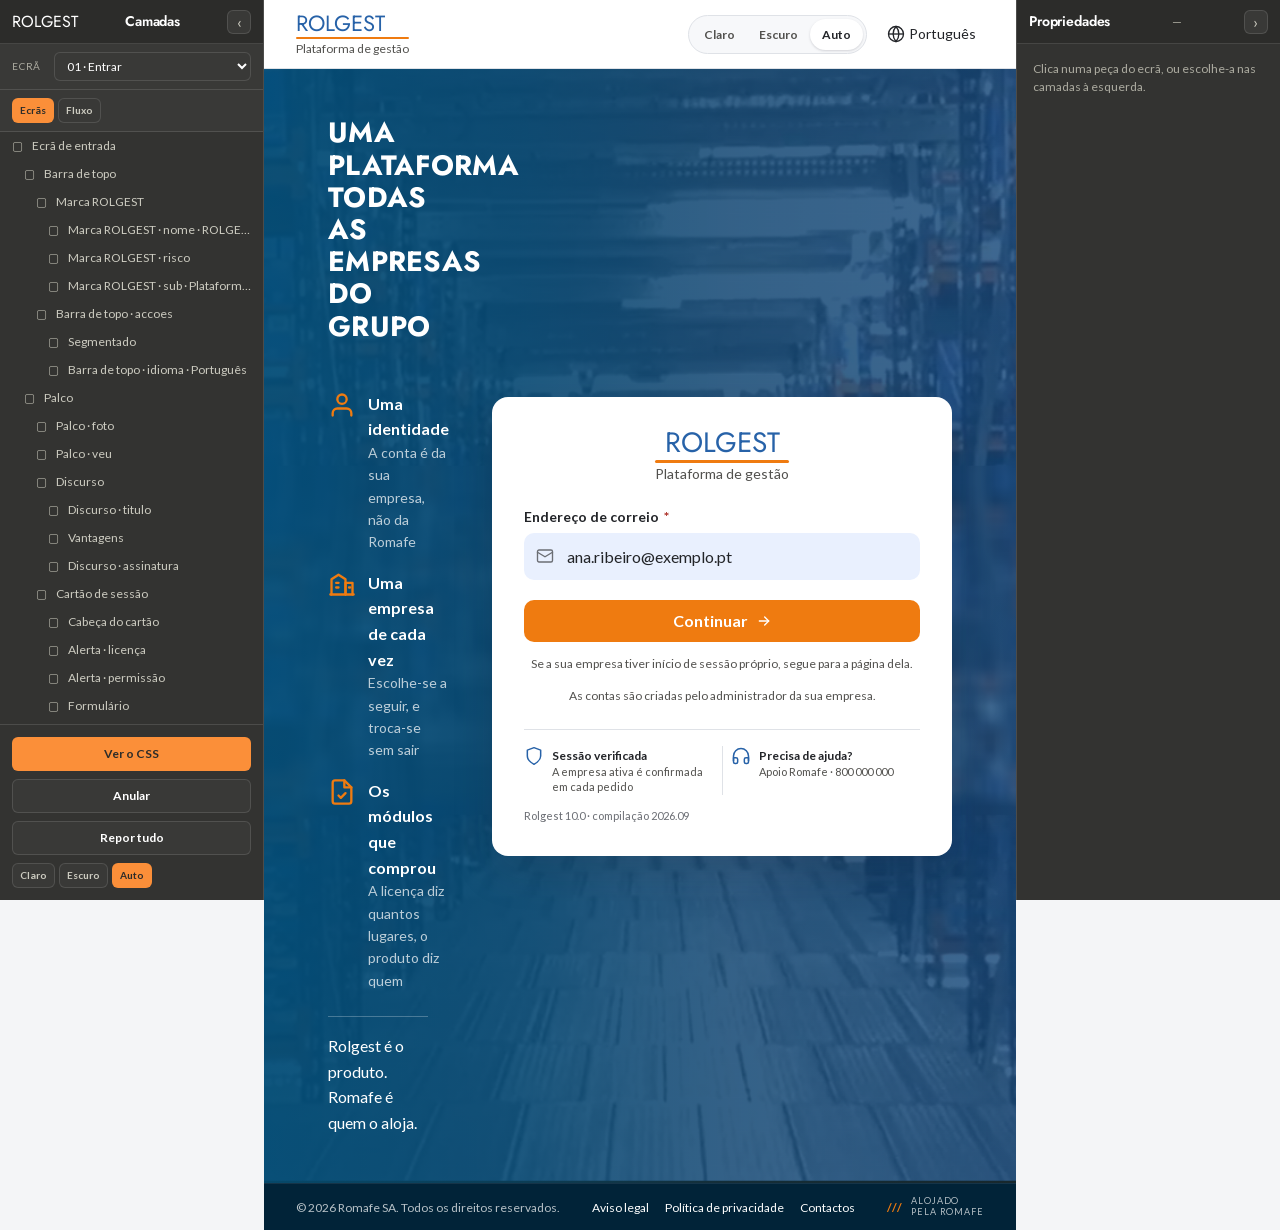
==== commit 850032db: "Entrar em dois passos, e dez ecrãs novos Entrar: o 01 pede só o endereço e o domínio decide o caminh" ====
--- a/web/index.html
+++ b/web/index.html
@@ -17,7 +17,7 @@
 <a class="skip-link" href="#formulario">Saltar para o formulário</a>
 
 <div class="ecra" data-ecra="entrada" data-nome="01 · Entrar" data-fluxo="Entrar"
-     data-objetivo="Provar quem é a pessoa, e mais nada. A empresa ativa e os módulos vêm depois, de outras duas fontes.">
+     data-objetivo="Passo 1: só o endereço de correio, e o domínio decide o caminho. Conta nossa segue para a palavra-passe (01b); empresa com fornecedor próprio segue para a página dele (01d). É uma página do Keycloak com o tema Rolgest: a aplicação só redireciona, nunca recebe a palavra-passe.">
 <div class="entrada">
 
   <header class="topo">
@@ -100,13 +100,6 @@
            Três recusas, três donos, três mensagens — e só uma se vê de cada
            vez. As duas de baixo estão escondidas: mostram-se no painel, em
            Peça → Visível, para se verem lado a lado. -->
-      <div class="alerta" id="alerta" role="alert" data-ed-nome="Alerta · credenciais" hidden>
-        <svg viewBox="0 0 24 24" width="18" height="18" fill="none" stroke="currentColor" stroke-width="2" aria-hidden="true">
-          <circle cx="12" cy="12" r="9"/><path d="M12 7v6"/><path d="M12 16.5v.5"/>
-        </svg>
-        <span>Utilizador ou palavra-passe incorretos.</span>
-      </div>
-
       <div class="alerta alerta--licenca" role="alert" data-ed-nome="Alerta · licença" hidden>
         <svg viewBox="0 0 24 24" width="18" height="18" fill="none" stroke="currentColor" stroke-width="2" aria-hidden="true">
           <path d="M14 2H6a2 2 0 0 0-2 2v16a2 2 0 0 0 2 2h12a2 2 0 0 0 2-2V8Z"/><path d="M14 2v6h6"/>
@@ -121,51 +114,31 @@
         <span>Entrou, mas não tem lugar em nenhum módulo. Peça acesso ao administrador da sua empresa.</span>
       </div>
 
+      <!-- Passo 1. Um endereço que não existe também segue para a
+           palavra-passe, e só falha no fim: dizer aqui «não existe»
+           confirmava a quem tenta quem tem conta. -->
       <form class="formulario" id="formulario" novalidate>
         <div class="campo campo--icone">
-          <label class="campo__label" for="utilizador">Utilizador ou email <span class="campo__req" aria-hidden="true">*</span></label>
+          <label class="campo__label" for="utilizador">Endereço de correio <span class="campo__req" aria-hidden="true">*</span></label>
           <svg class="campo__icone" viewBox="0 0 24 24" fill="none" stroke="currentColor" stroke-width="1.8" stroke-linecap="round" aria-hidden="true">
-            <path d="M20 21v-2a4 4 0 0 0-4-4H8a4 4 0 0 0-4 4v2"/><circle cx="12" cy="7" r="4"/>
+            <rect x="2" y="4" width="20" height="16" rx="2"/><path d="m22 7-10 6L2 7"/>
           </svg>
-          <input class="input" id="utilizador" name="utilizador" type="text" required
-                 autocomplete="username" placeholder="nome.apelido">
-        </div>
-
-        <div class="campo campo--icone">
-          <label class="campo__label" for="palavra-passe">Palavra-passe <span class="campo__req" aria-hidden="true">*</span></label>
-          <svg class="campo__icone" viewBox="0 0 24 24" fill="none" stroke="currentColor" stroke-width="1.8" stroke-linecap="round" aria-hidden="true">
-            <rect x="3" y="11" width="18" height="11" rx="2"/><path d="M7 11V7a5 5 0 0 1 10 0v4"/>
-          </svg>
-          <input class="input" id="palavra-passe" name="password" type="password" required
-                 autocomplete="current-password" data-com-botao placeholder="A sua palavra-passe">
-          <!-- 19 §2.1: é um <button>, e o rótulo muda -->
-          <button type="button" class="campo__acao" id="ver-palavra-passe" aria-label="Mostrar palavra-passe" aria-pressed="false">
-            <svg viewBox="0 0 24 24" fill="none" stroke="currentColor" stroke-width="1.8" stroke-linecap="round" stroke-linejoin="round" aria-hidden="true">
-              <path d="M2 12s3.6-7 10-7 10 7 10 7-3.6 7-10 7-10-7-10-7Z"/><circle cx="12" cy="12" r="3"/>
+          <input class="input" id="utilizador" name="utilizador" type="email" required
+                 autocomplete="username" placeholder="nome@empresa.pt" value="ana.ribeiro@exemplo.pt">
+        </div>
+
+        <div class="formulario__accoes">
+          <button type="submit" class="btn btn--acao btn--bloco" id="continuar" data-ir="palavra-passe">
+            <span class="btn__rotulo">Continuar</span>
+            <svg class="btn__icone" viewBox="0 0 24 24" fill="none" stroke="currentColor" stroke-width="2" stroke-linecap="round" stroke-linejoin="round" aria-hidden="true">
+              <path d="M5 12h14"/><path d="m13 6 6 6-6 6"/>
             </svg>
           </button>
-        </div>
-
-        <!-- 19 §5: desligada e com a dica. Um posto de ERP também é partilhado
-             — o balcão, a expedição, a oficina. -->
-        <div class="opcao">
-          <input type="checkbox" id="manter" name="manter">
-          <label class="opcao__texto" for="manter">Manter sessão iniciada
-            <span class="opcao__ajuda">Não usar em computadores partilhados</span>
-          </label>
-        </div>
-
-        <div class="formulario__accoes">
-          <button type="submit" class="btn btn--acao btn--bloco" id="entrar" data-ir="empresa">
-            <svg class="btn__icone" viewBox="0 0 24 24" fill="none" stroke="currentColor" stroke-width="2" stroke-linecap="round" stroke-linejoin="round" aria-hidden="true">
-              <path d="M15 3h4a2 2 0 0 1 2 2v14a2 2 0 0 1-2 2h-4"/><path d="M10 17l5-5-5-5"/><path d="M15 12H3"/>
-            </svg>
-            <span class="btn__rotulo">Entrar</span>
-          </button>
-
-          <!-- 19 §1: a ligação de recuperação é a última coisa do formulário.
-               Quem a trata é o Keycloak da empresa, não o Rolgest. -->
-          <a class="ligacao-recuperar" href="#">Esqueceu-se da palavra-passe?</a>
+
+          <!-- No produto não é uma ligação: o Keycloak redireciona sozinho
+               quando o domínio pertence a uma organização com fornecedor
+               próprio. Aqui leva ao 01d, para o caminho se ver no mapa. -->
+          <p class="cartao__nota cartao__nota--caminho" data-ir="federado">Se a sua empresa tiver início de sessão próprio, segue para a página dela.</p>
 
           <!-- Não há «Pedir acesso»: as contas nascem no administrador da
                empresa, e o lugar vem da licença. Ninguém se inscreve num ERP. -->
@@ -217,6 +190,201 @@
 </div>
 </div>
 
+
+<div class="ecra" data-ecra="palavra-passe" data-nome="01b · A palavra-passe" data-fluxo="Entrar"
+     data-objetivo="Passo 2, conta nossa: a palavra-passe valida no Keycloak, realm rolgest. O endereço fica à vista com «mudar». A recusa é sempre a mesma, esteja a conta errada, desativada ou inexistente." hidden>
+<div class="entrada">
+  <header class="topo">
+    <div class="lockup lockup--sm">
+      <p class="lockup__nome">ROLGEST</p>
+      <span class="lockup__risco" aria-hidden="true"></span>
+      <p class="lockup__sub">Plataforma de gestão</p>
+    </div>
+  </header>
+  <main class="palco">
+    <div class="palco__foto" role="img" aria-label="Armazém da Romafe"></div>
+    <div class="palco__veu" aria-hidden="true"></div>
+    <section class="discurso">
+      <h1 class="discurso__titulo">Uma conta<br>da Romafe</h1>
+      <p class="discurso__assinatura">O endereço é de uma conta criada no Rolgest. A palavra-passe confirma-se aqui.</p>
+    </section>
+    <section class="cartao" aria-labelledby="titulo-passe">
+      <div class="cartao__cabeca">
+        <span class="lockup lockup--centro">
+          <span class="lockup__nome">ROLGEST</span>
+          <span class="lockup__risco" aria-hidden="true"></span>
+          <span class="lockup__sub">Plataforma de gestão</span>
+        </span>
+      </div>
+
+      <div class="alerta" id="alerta" role="alert" data-ed-nome="Alerta · credenciais" hidden>
+        <svg viewBox="0 0 24 24" width="18" height="18" fill="none" stroke="currentColor" stroke-width="2" aria-hidden="true">
+          <circle cx="12" cy="12" r="9"/><path d="M12 7v6"/><path d="M12 16.5v.5"/>
+        </svg>
+        <span>Endereço ou palavra-passe incorretos.</span>
+      </div>
+
+      <form class="formulario" id="formulario-passe" novalidate aria-labelledby="titulo-passe">
+      <p class="identidade">
+        <span class="identidade__correio">ana.ribeiro@exemplo.pt</span>
+        <a class="identidade__mudar" href="#" data-ir="entrada">mudar</a>
+      </p>
+
+        <div class="campo campo--icone">
+          <label class="campo__label" for="palavra-passe" id="titulo-passe">Palavra-passe <span class="campo__req" aria-hidden="true">*</span></label>
+          <svg class="campo__icone" viewBox="0 0 24 24" fill="none" stroke="currentColor" stroke-width="1.8" stroke-linecap="round" aria-hidden="true"><rect x="3" y="11" width="18" height="11" rx="2"/><path d="M7 11V7a5 5 0 0 1 10 0v4"/></svg>
+          <input class="input" id="palavra-passe" name="password" type="password" required
+                 autocomplete="current-password" data-com-botao placeholder="A sua palavra-passe">
+          <!-- 19 §2.1: é um <button>, e o rótulo muda -->
+          <button type="button" class="campo__acao" id="ver-palavra-passe" aria-label="Mostrar palavra-passe" aria-pressed="false">
+            <svg viewBox="0 0 24 24" fill="none" stroke="currentColor" stroke-width="1.8" stroke-linecap="round" stroke-linejoin="round" aria-hidden="true">
+              <path d="M2 12s3.6-7 10-7 10 7 10 7-3.6 7-10 7-10-7-10-7Z"/><circle cx="12" cy="12" r="3"/>
+            </svg>
+          </button>
+        </div>
+
+        <!-- 19 §5: desligada e com a dica. Um posto de ERP também é partilhado
+             — o balcão, a expedição, a oficina. -->
+        <div class="opcao">
+          <input type="checkbox" id="manter" name="manter">
+          <label class="opcao__texto" for="manter">Manter sessão iniciada
+            <span class="opcao__ajuda">Não usar em computadores partilhados</span>
+          </label>
+        </div>
+
+        <div class="formulario__accoes">
+          <button type="submit" class="btn btn--acao btn--bloco" id="entrar" data-ir="segundo-fator">
+            <svg class="btn__icone" viewBox="0 0 24 24" fill="none" stroke="currentColor" stroke-width="2" stroke-linecap="round" stroke-linejoin="round" aria-hidden="true">
+              <path d="M15 3h4a2 2 0 0 1 2 2v14a2 2 0 0 1-2 2h-4"/><path d="M10 17l5-5-5-5"/><path d="M15 12H3"/>
+            </svg>
+            <span class="btn__rotulo">Entrar</span>
+          </button>
+          <!-- 19 §1: a recuperação é a última coisa do formulário, e é do Keycloak. -->
+          <a class="ligacao-recuperar" href="#">Esqueceu-se da palavra-passe?</a>
+        </div>
+      </form>
+      <p class="cartao__versao">Valida no Keycloak · realm rolgest</p>
+    </section>
+  </main>
+  <footer class="rodape">
+    <p class="rodape__direitos" style="margin:0">© 2026 Romafe SA. Todos os direitos reservados.</p>
+    <p class="rodape__selo" style="margin:0">
+      <span class="rodape__barras" aria-hidden="true">///</span>
+      <span class="rodape__lema">Alojado<br>pela Romafe</span>
+    </p>
+  </footer>
+</div>
+</div>
+
+<div class="ecra" data-ecra="segundo-fator" data-nome="01c · O código da aplicação" data-fluxo="Entrar"
+     data-objetivo="Proposta, por decidir: um segundo fator também na conta nossa (TOTP do Keycloak), como o cliente federado já tem no fornecedor dele. Num ERP com faturação, a palavra-passe sozinha é pouco." hidden>
+<div class="entrada">
+  <header class="topo">
+    <div class="lockup lockup--sm">
+      <p class="lockup__nome">ROLGEST</p>
+      <span class="lockup__risco" aria-hidden="true"></span>
+      <p class="lockup__sub">Plataforma de gestão</p>
+    </div>
+  </header>
+  <main class="palco">
+    <div class="palco__foto" role="img" aria-label="Armazém da Romafe"></div>
+    <div class="palco__veu" aria-hidden="true"></div>
+    <section class="discurso">
+      <h1 class="discurso__titulo">Mais um passo,<br>só seu</h1>
+      <p class="discurso__assinatura">O código muda a cada 30 segundos, na aplicação de autenticação do seu telemóvel.</p>
+    </section>
+    <section class="cartao" aria-labelledby="titulo-codigo">
+      <div class="cartao__cabeca">
+        <span class="lockup lockup--centro">
+          <span class="lockup__nome">ROLGEST</span>
+          <span class="lockup__risco" aria-hidden="true"></span>
+          <span class="lockup__sub">Plataforma de gestão</span>
+        </span>
+      </div>
+
+      <form class="formulario" id="formulario-codigo" novalidate>
+      <p class="identidade">
+        <span class="identidade__correio">ana.ribeiro@exemplo.pt</span>
+        <a class="identidade__mudar" href="#" data-ir="entrada">mudar</a>
+      </p>
+
+        <div class="campo">
+          <label class="campo__label" for="codigo-app" id="titulo-codigo">Código da aplicação <span class="campo__req" aria-hidden="true">*</span></label>
+          <input class="input input--codigo" id="codigo-app" name="otp" type="text" required
+                 inputmode="numeric" autocomplete="one-time-code" maxlength="6" placeholder="000 000">
+        </div>
+        <div class="formulario__accoes">
+          <button type="submit" class="btn btn--acao btn--bloco" data-ir="empresa">
+            <span class="btn__rotulo">Confirmar</span>
+          </button>
+          <a class="ligacao-recuperar" href="#">Usar um código de recuperação</a>
+        </div>
+      </form>
+      <p class="cartao__nota">Perdeu o telemóvel? O administrador da sua empresa repõe o segundo fator.</p>
+    </section>
+  </main>
+  <footer class="rodape">
+    <p class="rodape__direitos" style="margin:0">© 2026 Romafe SA. Todos os direitos reservados.</p>
+    <p class="rodape__selo" style="margin:0">
+      <span class="rodape__barras" aria-hidden="true">///</span>
+      <span class="rodape__lema">Alojado<br>pela Romafe</span>
+    </p>
+  </footer>
+</div>
+</div>
+
+<div class="ecra" data-ecra="federado" data-nome="01d · O início de sessão da empresa" data-fluxo="Entrar"
+     data-objetivo="Passo 2, cliente federado: o domínio pertence a uma organização com fornecedor próprio (por exemplo o Entra ID da empresa). A palavra-passe e o segundo fator são do cliente; a página não é nossa e o pedido não passa pelo Caddy. Volta à aplicação já com o token." hidden>
+<div class="entrada">
+  <header class="topo">
+    <div class="lockup lockup--sm">
+      <p class="lockup__nome">ROLGEST</p>
+      <span class="lockup__risco" aria-hidden="true"></span>
+      <p class="lockup__sub">Plataforma de gestão</p>
+    </div>
+  </header>
+  <main class="palco">
+    <div class="palco__foto" role="img" aria-label="Armazém da Romafe"></div>
+    <div class="palco__veu" aria-hidden="true"></div>
+    <section class="discurso">
+      <h1 class="discurso__titulo">A conta<br>é da sua empresa</h1>
+      <p class="discurso__assinatura">O Rolgest não vê a sua palavra-passe. Quem a confirma é a sua empresa, e devolve-o aqui já com a sessão aberta.</p>
+    </section>
+    <section class="cartao cartao--fora" aria-labelledby="titulo-fora">
+      <p class="fora__marca">Fora do Rolgest</p>
+      <h2 class="cartao__titulo" id="titulo-fora">Página do fornecedor da empresa</h2>
+      <p class="cartao__sub">Por exemplo, o Entra ID da Exemplo, Lda. O desenho é o dela.</p>
+      <div class="formulario">
+        <p class="identidade"><span class="identidade__correio">ana.ribeiro@exemplo.pt</span></p>
+        <div class="campo">
+          <label class="campo__label" for="passe-empresa">Palavra-passe da empresa</label>
+          <input class="input" id="passe-empresa" type="password" value="••••••••••" disabled>
+        </div>
+        <div class="campo">
+          <label class="campo__label" for="fator-empresa">Segundo fator da empresa</label>
+          <input class="input" id="fator-empresa" type="text" value="código da aplicação" disabled>
+        </div>
+        <div class="formulario__accoes">
+          <button type="button" class="btn btn--acao btn--bloco" data-ir="empresa">
+            <span class="btn__rotulo">Entrar na Exemplo</span>
+          </button>
+        </div>
+      </div>
+      <div class="cartao__pe">
+        <span>Não é a sua empresa?</span>
+        <a class="ligacao-recuperar" href="#" data-ir="entrada">Usar outro endereço</a>
+      </div>
+    </section>
+  </main>
+  <footer class="rodape">
+    <p class="rodape__direitos" style="margin:0">© 2026 Romafe SA. Todos os direitos reservados.</p>
+    <p class="rodape__selo" style="margin:0">
+      <span class="rodape__barras" aria-hidden="true">///</span>
+      <span class="rodape__lema">Alojado<br>pela Romafe</span>
+    </p>
+  </footer>
+</div>
+</div>
 
 <div class="ecra" data-ecra="empresa" data-nome="02 · Escolher a empresa" data-fluxo="Entrar"
      data-objetivo="Escolher a empresa ativa. A lista vem das linhas da pessoa em sistema.utilizadores (v10 §4.10); com uma só, o passo salta-se." hidden>
@@ -369,7 +537,7 @@
   </nav>
   <header class="barra">
     <button type="button" class="barra__menu" aria-label="Recolher o menu"><svg viewBox="0 0 24 24" fill="none" stroke="currentColor" stroke-width="2" stroke-linecap="round" stroke-linejoin="round" aria-hidden="true"><path d="M4 6h16M4 12h16M4 18h16"/></svg></button>
-    <div class="procura" role="search">
+    <div class="procura" role="search" data-ir="procurar">
       <svg viewBox="0 0 24 24" fill="none" stroke="currentColor" stroke-width="2" stroke-linecap="round" stroke-linejoin="round" aria-hidden="true"><circle cx="11" cy="11" r="7"/><path d="m20 20-4-4"/></svg>
       <p class="procura__texto">Abrir um ecrã ou um documento</p>
       <span class="kbd">Ctrl K</span>
@@ -380,7 +548,7 @@
       <span class="empresa__nome">Romafe, SA</span>
       <svg class="empresa__seta" viewBox="0 0 24 24" fill="none" stroke="currentColor" stroke-width="2" stroke-linecap="round" stroke-linejoin="round" aria-hidden="true"><path d="m6 9 6 6 6-6"/></svg>
     </button>
-    <button type="button" class="barra__icone" aria-label="Notificações, 2 por ler"><svg viewBox="0 0 24 24" fill="none" stroke="currentColor" stroke-width="2" stroke-linecap="round" stroke-linejoin="round" aria-hidden="true"><path d="M6 8a6 6 0 0 1 12 0c0 7 3 9 3 9H3s3-2 3-9"/><path d="M10.3 21a1.9 1.9 0 0 0 3.4 0"/></svg><span class="barra__contador">2</span></button>
+    <button type="button" class="barra__icone" aria-label="Notificações, 2 por ler" data-ir="notificacoes"><svg viewBox="0 0 24 24" fill="none" stroke="currentColor" stroke-width="2" stroke-linecap="round" stroke-linejoin="round" aria-hidden="true"><path d="M6 8a6 6 0 0 1 12 0c0 7 3 9 3 9H3s3-2 3-9"/><path d="M10.3 21a1.9 1.9 0 0 0 3.4 0"/></svg><span class="barra__contador">2</span></button>
     <button type="button" class="barra__sair"><svg viewBox="0 0 24 24" fill="none" stroke="currentColor" stroke-width="2" stroke-linecap="round" stroke-linejoin="round" aria-hidden="true"><path d="M9 21H5a2 2 0 0 1-2-2V5a2 2 0 0 1 2-2h4"/><path d="m16 17 5-5-5-5M21 12H9"/></svg>Terminar sessão</button>
   </header>
   <div class="separadores" role="tablist" aria-label="Documentos abertos">
@@ -476,7 +644,7 @@
   </nav>
   <header class="barra">
     <button type="button" class="barra__menu" aria-label="Recolher o menu"><svg viewBox="0 0 24 24" fill="none" stroke="currentColor" stroke-width="2" stroke-linecap="round" stroke-linejoin="round" aria-hidden="true"><path d="M4 6h16M4 12h16M4 18h16"/></svg></button>
-    <div class="procura" role="search">
+    <div class="procura" role="search" data-ir="procurar" data-sem-seta>
       <svg viewBox="0 0 24 24" fill="none" stroke="currentColor" stroke-width="2" stroke-linecap="round" stroke-linejoin="round" aria-hidden="true"><circle cx="11" cy="11" r="7"/><path d="m20 20-4-4"/></svg>
       <p class="procura__texto">Abrir um ecrã ou um documento</p>
       <span class="kbd">Ctrl K</span>
@@ -487,7 +655,7 @@
       <span class="empresa__nome">Romafe, SA</span>
       <svg class="empresa__seta" viewBox="0 0 24 24" fill="none" stroke="currentColor" stroke-width="2" stroke-linecap="round" stroke-linejoin="round" aria-hidden="true"><path d="m6 9 6 6 6-6"/></svg>
     </button>
-    <button type="button" class="barra__icone" aria-label="Notificações, 2 por ler"><svg viewBox="0 0 24 24" fill="none" stroke="currentColor" stroke-width="2" stroke-linecap="round" stroke-linejoin="round" aria-hidden="true"><path d="M6 8a6 6 0 0 1 12 0c0 7 3 9 3 9H3s3-2 3-9"/><path d="M10.3 21a1.9 1.9 0 0 0 3.4 0"/></svg><span class="barra__contador">2</span></button>
+    <button type="button" class="barra__icone" aria-label="Notificações, 2 por ler" data-ir="notificacoes" data-sem-seta><svg viewBox="0 0 24 24" fill="none" stroke="currentColor" stroke-width="2" stroke-linecap="round" stroke-linejoin="round" aria-hidden="true"><path d="M6 8a6 6 0 0 1 12 0c0 7 3 9 3 9H3s3-2 3-9"/><path d="M10.3 21a1.9 1.9 0 0 0 3.4 0"/></svg><span class="barra__contador">2</span></button>
     <button type="button" class="barra__sair"><svg viewBox="0 0 24 24" fill="none" stroke="currentColor" stroke-width="2" stroke-linecap="round" stroke-linejoin="round" aria-hidden="true"><path d="M9 21H5a2 2 0 0 1-2-2V5a2 2 0 0 1 2-2h4"/><path d="m16 17 5-5-5-5M21 12H9"/></svg>Terminar sessão</button>
   </header>
   <div class="separadores" role="tablist" aria-label="Documentos abertos">
@@ -621,7 +789,7 @@
   </nav>
   <header class="barra">
     <button type="button" class="barra__menu" aria-label="Recolher o menu"><svg viewBox="0 0 24 24" fill="none" stroke="currentColor" stroke-width="2" stroke-linecap="round" stroke-linejoin="round" aria-hidden="true"><path d="M4 6h16M4 12h16M4 18h16"/></svg></button>
-    <div class="procura" role="search">
+    <div class="procura" role="search" data-ir="procurar" data-sem-seta>
       <svg viewBox="0 0 24 24" fill="none" stroke="currentColor" stroke-width="2" stroke-linecap="round" stroke-linejoin="round" aria-hidden="true"><circle cx="11" cy="11" r="7"/><path d="m20 20-4-4"/></svg>
       <p class="procura__texto">Abrir um ecrã ou um documento</p>
       <span class="kbd">Ctrl K</span>
@@ -632,7 +800,7 @@
       <span class="empresa__nome">Romafe, SA</span>
       <svg class="empresa__seta" viewBox="0 0 24 24" fill="none" stroke="currentColor" stroke-width="2" stroke-linecap="round" stroke-linejoin="round" aria-hidden="true"><path d="m6 9 6 6 6-6"/></svg>
     </button>
-    <button type="button" class="barra__icone" aria-label="Notificações, 2 por ler"><svg viewBox="0 0 24 24" fill="none" stroke="currentColor" stroke-width="2" stroke-linecap="round" stroke-linejoin="round" aria-hidden="true"><path d="M6 8a6 6 0 0 1 12 0c0 7 3 9 3 9H3s3-2 3-9"/><path d="M10.3 21a1.9 1.9 0 0 0 3.4 0"/></svg><span class="barra__contador">2</span></button>
+    <button type="button" class="barra__icone" aria-label="Notificações, 2 por ler" data-ir="notificacoes" data-sem-seta><svg viewBox="0 0 24 24" fill="none" stroke="currentColor" stroke-width="2" stroke-linecap="round" stroke-linejoin="round" aria-hidden="true"><path d="M6 8a6 6 0 0 1 12 0c0 7 3 9 3 9H3s3-2 3-9"/><path d="M10.3 21a1.9 1.9 0 0 0 3.4 0"/></svg><span class="barra__contador">2</span></button>
     <button type="button" class="barra__sair"><svg viewBox="0 0 24 24" fill="none" stroke="currentColor" stroke-width="2" stroke-linecap="round" stroke-linejoin="round" aria-hidden="true"><path d="M9 21H5a2 2 0 0 1-2-2V5a2 2 0 0 1 2-2h4"/><path d="m16 17 5-5-5-5M21 12H9"/></svg>Terminar sessão</button>
   </header>
   <div class="separadores" role="tablist" aria-label="Documentos abertos">
@@ -648,7 +816,7 @@
         </div>
         <div class="pagina__accoes">
           <button type="button" class="btn btn--ghost"><svg viewBox="0 0 24 24" fill="none" stroke="currentColor" stroke-width="2" stroke-linecap="round" stroke-linejoin="round" aria-hidden="true"><path d="M12 3v12M7 10l5 5 5-5"/><path d="M5 21h14"/></svg>Exportar</button>
-          <button type="button" class="btn btn--acao"><svg viewBox="0 0 24 24" fill="none" stroke="currentColor" stroke-width="2" stroke-linecap="round" stroke-linejoin="round" aria-hidden="true"><path d="M12 5v14M5 12h14"/></svg>Nova encomenda</button>
+          <button type="button" class="btn btn--acao" data-ir="nova-encomenda"><svg viewBox="0 0 24 24" fill="none" stroke="currentColor" stroke-width="2" stroke-linecap="round" stroke-linejoin="round" aria-hidden="true"><path d="M12 5v14M5 12h14"/></svg>Nova encomenda</button>
         </div>
       </div>
       <div class="filtros">
@@ -729,7 +897,7 @@
   </nav>
   <header class="barra">
     <button type="button" class="barra__menu" aria-label="Recolher o menu"><svg viewBox="0 0 24 24" fill="none" stroke="currentColor" stroke-width="2" stroke-linecap="round" stroke-linejoin="round" aria-hidden="true"><path d="M4 6h16M4 12h16M4 18h16"/></svg></button>
-    <div class="procura" role="search">
+    <div class="procura" role="search" data-ir="procurar" data-sem-seta>
       <svg viewBox="0 0 24 24" fill="none" stroke="currentColor" stroke-width="2" stroke-linecap="round" stroke-linejoin="round" aria-hidden="true"><circle cx="11" cy="11" r="7"/><path d="m20 20-4-4"/></svg>
       <p class="procura__texto">Abrir um ecrã ou um documento</p>
       <span class="kbd">Ctrl K</span>
@@ -740,7 +908,7 @@
       <span class="empresa__nome">Romafe, SA</span>
       <svg class="empresa__seta" viewBox="0 0 24 24" fill="none" stroke="currentColor" stroke-width="2" stroke-linecap="round" stroke-linejoin="round" aria-hidden="true"><path d="m6 9 6 6 6-6"/></svg>
     </button>
-    <button type="button" class="barra__icone" aria-label="Notificações, 2 por ler"><svg viewBox="0 0 24 24" fill="none" stroke="currentColor" stroke-width="2" stroke-linecap="round" stroke-linejoin="round" aria-hidden="true"><path d="M6 8a6 6 0 0 1 12 0c0 7 3 9 3 9H3s3-2 3-9"/><path d="M10.3 21a1.9 1.9 0 0 0 3.4 0"/></svg><span class="barra__contador">2</span></button>
+    <button type="button" class="barra__icone" aria-label="Notificações, 2 por ler" data-ir="notificacoes" data-sem-seta><svg viewBox="0 0 24 24" fill="none" stroke="currentColor" stroke-width="2" stroke-linecap="round" stroke-linejoin="round" aria-hidden="true"><path d="M6 8a6 6 0 0 1 12 0c0 7 3 9 3 9H3s3-2 3-9"/><path d="M10.3 21a1.9 1.9 0 0 0 3.4 0"/></svg><span class="barra__contador">2</span></button>
     <button type="button" class="barra__sair"><svg viewBox="0 0 24 24" fill="none" stroke="currentColor" stroke-width="2" stroke-linecap="round" stroke-linejoin="round" aria-hidden="true"><path d="M9 21H5a2 2 0 0 1-2-2V5a2 2 0 0 1 2-2h4"/><path d="m16 17 5-5-5-5M21 12H9"/></svg>Terminar sessão</button>
   </header>
   <div class="separadores" role="tablist" aria-label="Documentos abertos">
@@ -845,7 +1013,7 @@
   </nav>
   <header class="barra">
     <button type="button" class="barra__menu" aria-label="Recolher o menu"><svg viewBox="0 0 24 24" fill="none" stroke="currentColor" stroke-width="2" stroke-linecap="round" stroke-linejoin="round" aria-hidden="true"><path d="M4 6h16M4 12h16M4 18h16"/></svg></button>
-    <div class="procura" role="search">
+    <div class="procura" role="search" data-ir="procurar" data-sem-seta>
       <svg viewBox="0 0 24 24" fill="none" stroke="currentColor" stroke-width="2" stroke-linecap="round" stroke-linejoin="round" aria-hidden="true"><circle cx="11" cy="11" r="7"/><path d="m20 20-4-4"/></svg>
       <p class="procura__texto">Abrir um ecrã ou um documento</p>
       <span class="kbd">Ctrl K</span>
@@ -856,7 +1024,7 @@
       <span class="empresa__nome">Romafe, SA</span>
       <svg class="empresa__seta" viewBox="0 0 24 24" fill="none" stroke="currentColor" stroke-width="2" stroke-linecap="round" stroke-linejoin="round" aria-hidden="true"><path d="m6 9 6 6 6-6"/></svg>
     </button>
-    <button type="button" class="barra__icone" aria-label="Notificações, 2 por ler"><svg viewBox="0 0 24 24" fill="none" stroke="currentColor" stroke-width="2" stroke-linecap="round" stroke-linejoin="round" aria-hidden="true"><path d="M6 8a6 6 0 0 1 12 0c0 7 3 9 3 9H3s3-2 3-9"/><path d="M10.3 21a1.9 1.9 0 0 0 3.4 0"/></svg><span class="barra__contador">2</span></button>
+    <button type="button" class="barra__icone" aria-label="Notificações, 2 por ler" data-ir="notificacoes" data-sem-seta><svg viewBox="0 0 24 24" fill="none" stroke="currentColor" stroke-width="2" stroke-linecap="round" stroke-linejoin="round" aria-hidden="true"><path d="M6 8a6 6 0 0 1 12 0c0 7 3 9 3 9H3s3-2 3-9"/><path d="M10.3 21a1.9 1.9 0 0 0 3.4 0"/></svg><span class="barra__contador">2</span></button>
     <button type="button" class="barra__sair"><svg viewBox="0 0 24 24" fill="none" stroke="currentColor" stroke-width="2" stroke-linecap="round" stroke-linejoin="round" aria-hidden="true"><path d="M9 21H5a2 2 0 0 1-2-2V5a2 2 0 0 1 2-2h4"/><path d="m16 17 5-5-5-5M21 12H9"/></svg>Terminar sessão</button>
   </header>
   <div class="separadores" role="tablist" aria-label="Documentos abertos">
@@ -966,7 +1134,7 @@
   </nav>
   <header class="barra">
     <button type="button" class="barra__menu" aria-label="Recolher o menu"><svg viewBox="0 0 24 24" fill="none" stroke="currentColor" stroke-width="2" stroke-linecap="round" stroke-linejoin="round" aria-hidden="true"><path d="M4 6h16M4 12h16M4 18h16"/></svg></button>
-    <div class="procura" role="search">
+    <div class="procura" role="search" data-ir="procurar" data-sem-seta>
       <svg viewBox="0 0 24 24" fill="none" stroke="currentColor" stroke-width="2" stroke-linecap="round" stroke-linejoin="round" aria-hidden="true"><circle cx="11" cy="11" r="7"/><path d="m20 20-4-4"/></svg>
       <p class="procura__texto">Abrir um ecrã ou um documento</p>
       <span class="kbd">Ctrl K</span>
@@ -977,7 +1145,7 @@
       <span class="empresa__nome">Romafe, SA</span>
       <svg class="empresa__seta" viewBox="0 0 24 24" fill="none" stroke="currentColor" stroke-width="2" stroke-linecap="round" stroke-linejoin="round" aria-hidden="true"><path d="m6 9 6 6 6-6"/></svg>
     </button>
-    <button type="button" class="barra__icone" aria-label="Notificações, 2 por ler"><svg viewBox="0 0 24 24" fill="none" stroke="currentColor" stroke-width="2" stroke-linecap="round" stroke-linejoin="round" aria-hidden="true"><path d="M6 8a6 6 0 0 1 12 0c0 7 3 9 3 9H3s3-2 3-9"/><path d="M10.3 21a1.9 1.9 0 0 0 3.4 0"/></svg><span class="barra__contador">2</span></button>
+    <button type="button" class="barra__icone" aria-label="Notificações, 2 por ler" data-ir="notificacoes" data-sem-seta><svg viewBox="0 0 24 24" fill="none" stroke="currentColor" stroke-width="2" stroke-linecap="round" stroke-linejoin="round" aria-hidden="true"><path d="M6 8a6 6 0 0 1 12 0c0 7 3 9 3 9H3s3-2 3-9"/><path d="M10.3 21a1.9 1.9 0 0 0 3.4 0"/></svg><span class="barra__contador">2</span></button>
     <button type="button" class="barra__sair"><svg viewBox="0 0 24 24" fill="none" stroke="currentColor" stroke-width="2" stroke-linecap="round" stroke-linejoin="round" aria-hidden="true"><path d="M9 21H5a2 2 0 0 1-2-2V5a2 2 0 0 1 2-2h4"/><path d="m16 17 5-5-5-5M21 12H9"/></svg>Terminar sessão</button>
   </header>
   <div class="separadores" role="tablist" aria-label="Documentos abertos">
@@ -1131,7 +1299,7 @@
   </nav>
   <header class="barra">
     <button type="button" class="barra__menu" aria-label="Recolher o menu"><svg viewBox="0 0 24 24" fill="none" stroke="currentColor" stroke-width="2" stroke-linecap="round" stroke-linejoin="round" aria-hidden="true"><path d="M4 6h16M4 12h16M4 18h16"/></svg></button>
-    <div class="procura" role="search">
+    <div class="procura" role="search" data-ir="procurar" data-sem-seta>
       <svg viewBox="0 0 24 24" fill="none" stroke="currentColor" stroke-width="2" stroke-linecap="round" stroke-linejoin="round" aria-hidden="true"><circle cx="11" cy="11" r="7"/><path d="m20 20-4-4"/></svg>
       <p class="procura__texto">Abrir um ecrã ou um documento</p>
       <span class="kbd">Ctrl K</span>
@@ -1142,7 +1310,7 @@
       <span class="empresa__nome">GoParts, Lda</span>
       <svg class="empresa__seta" viewBox="0 0 24 24" fill="none" stroke="currentColor" stroke-width="2" stroke-linecap="round" stroke-linejoin="round" aria-hidden="true"><path d="m6 9 6 6 6-6"/></svg>
     </button>
-    <button type="button" class="barra__icone" aria-label="Notificações, 2 por ler"><svg viewBox="0 0 24 24" fill="none" stroke="currentColor" stroke-width="2" stroke-linecap="round" stroke-linejoin="round" aria-hidden="true"><path d="M6 8a6 6 0 0 1 12 0c0 7 3 9 3 9H3s3-2 3-9"/><path d="M10.3 21a1.9 1.9 0 0 0 3.4 0"/></svg><span class="barra__contador">2</span></button>
+    <button type="button" class="barra__icone" aria-label="Notificações, 2 por ler" data-ir="notificacoes" data-sem-seta><svg viewBox="0 0 24 24" fill="none" stroke="currentColor" stroke-width="2" stroke-linecap="round" stroke-linejoin="round" aria-hidden="true"><path d="M6 8a6 6 0 0 1 12 0c0 7 3 9 3 9H3s3-2 3-9"/><path d="M10.3 21a1.9 1.9 0 0 0 3.4 0"/></svg><span class="barra__contador">2</span></button>
     <button type="button" class="barra__sair"><svg viewBox="0 0 24 24" fill="none" stroke="currentColor" stroke-width="2" stroke-linecap="round" stroke-linejoin="round" aria-hidden="true"><path d="M9 21H5a2 2 0 0 1-2-2V5a2 2 0 0 1 2-2h4"/><path d="m16 17 5-5-5-5M21 12H9"/></svg>Terminar sessão</button>
   </header>
   <div class="separadores" role="tablist" aria-label="Documentos abertos">
@@ -1209,7 +1377,7 @@
 </div>
 </div>
 
-<div class="ecra" data-ecra="admin-pessoas" data-nome="11 · Pessoas e lugares" data-fluxo="Dar acesso a uma pessoa"
+<div class="ecra" data-ecra="admin-pessoas" data-nome="11 · Pessoas e lugares" data-fluxo="Lugares e permissões"
      data-objetivo="Quem administra o cliente vê os lugares de cada módulo e as pessoas da organização, incluindo as que ainda não existem do lado do Rolgest (v10 §4.21)." hidden>
 <div class="casca">
   <nav class="lateral" aria-label="Menu principal">
@@ -1244,7 +1412,7 @@
   </nav>
   <header class="barra">
     <button type="button" class="barra__menu" aria-label="Recolher o menu"><svg viewBox="0 0 24 24" fill="none" stroke="currentColor" stroke-width="2" stroke-linecap="round" stroke-linejoin="round" aria-hidden="true"><path d="M4 6h16M4 12h16M4 18h16"/></svg></button>
-    <div class="procura" role="search">
+    <div class="procura" role="search" data-ir="procurar" data-sem-seta>
       <svg viewBox="0 0 24 24" fill="none" stroke="currentColor" stroke-width="2" stroke-linecap="round" stroke-linejoin="round" aria-hidden="true"><circle cx="11" cy="11" r="7"/><path d="m20 20-4-4"/></svg>
       <p class="procura__texto">Abrir um ecrã ou um documento</p>
       <span class="kbd">Ctrl K</span>
@@ -1255,7 +1423,7 @@
       <span class="empresa__nome">Romafe, SA</span>
       <svg class="empresa__seta" viewBox="0 0 24 24" fill="none" stroke="currentColor" stroke-width="2" stroke-linecap="round" stroke-linejoin="round" aria-hidden="true"><path d="m6 9 6 6 6-6"/></svg>
     </button>
-    <button type="button" class="barra__icone" aria-label="Notificações, 2 por ler"><svg viewBox="0 0 24 24" fill="none" stroke="currentColor" stroke-width="2" stroke-linecap="round" stroke-linejoin="round" aria-hidden="true"><path d="M6 8a6 6 0 0 1 12 0c0 7 3 9 3 9H3s3-2 3-9"/><path d="M10.3 21a1.9 1.9 0 0 0 3.4 0"/></svg><span class="barra__contador">2</span></button>
+    <button type="button" class="barra__icone" aria-label="Notificações, 2 por ler" data-ir="notificacoes" data-sem-seta><svg viewBox="0 0 24 24" fill="none" stroke="currentColor" stroke-width="2" stroke-linecap="round" stroke-linejoin="round" aria-hidden="true"><path d="M6 8a6 6 0 0 1 12 0c0 7 3 9 3 9H3s3-2 3-9"/><path d="M10.3 21a1.9 1.9 0 0 0 3.4 0"/></svg><span class="barra__contador">2</span></button>
     <button type="button" class="barra__sair"><svg viewBox="0 0 24 24" fill="none" stroke="currentColor" stroke-width="2" stroke-linecap="round" stroke-linejoin="round" aria-hidden="true"><path d="M9 21H5a2 2 0 0 1-2-2V5a2 2 0 0 1 2-2h4"/><path d="m16 17 5-5-5-5M21 12H9"/></svg>Terminar sessão</button>
   </header>
   <div class="separadores" role="tablist" aria-label="Documentos abertos">
@@ -1311,7 +1479,7 @@
             <tr><td><span style="display:flex;align-items:center;gap:var(--e-3)"><span class="avatar avatar--claro">AF</span><span class="forte">Ana Ferreira</span></span></td><td class="discreto">ana.ferreira@romafe.pt</td><td><span class="fichas-mod"><span class="ficha-mod">erp</span><span class="ficha-mod">mobile</span></span></td><td class="discreto">3 empresas</td><td><span class="selo selo--ok">Ativa</span></td></tr>
             <tr><td><span style="display:flex;align-items:center;gap:var(--e-3)"><span class="avatar avatar--claro">RC</span><span class="forte">Rui Costa</span></span></td><td class="discreto">rui.costa@romafe.pt</td><td><span class="fichas-mod"><span class="ficha-mod">erp</span></span></td><td class="discreto">Romafe, SA</td><td><span class="selo selo--ok">Ativa</span></td></tr>
             <tr><td><span style="display:flex;align-items:center;gap:var(--e-3)"><span class="avatar avatar--claro">CM</span><span class="forte">Carla Mendes</span></span></td><td class="discreto">carla.mendes@romafe.pt</td><td><span class="fichas-mod"><span class="ficha-mod">erp</span><span class="ficha-mod ficha-mod--sem" title="Permissões guardadas, sem lugar">wh</span></span></td><td class="discreto">Romafe, SA</td><td><span class="selo selo--aviso">Permissões de wh sem lugar</span></td></tr>
-            <tr><td><span style="display:flex;align-items:center;gap:var(--e-3)"><span class="avatar avatar--claro">JS</span><span class="forte">João Sousa</span></span></td><td class="discreto">joao.sousa@romafe.pt</td><td><span class="fichas-mod"><span class="ficha-mod">wh</span><span class="ficha-mod">mobile</span></span></td><td class="discreto">Romafe, SA</td><td><span class="selo selo--ok">Ativa</span></td></tr>
+            <tr data-ir="retirar-lugar"><td><span style="display:flex;align-items:center;gap:var(--e-3)"><span class="avatar avatar--claro">JS</span><span class="forte">João Sousa</span></span></td><td class="discreto">joao.sousa@romafe.pt</td><td><span class="fichas-mod"><span class="ficha-mod">wh</span><span class="ficha-mod">mobile</span></span></td><td class="discreto">Romafe, SA</td><td><span class="selo selo--ok">Ativa</span></td></tr>
             <tr><td><span style="display:flex;align-items:center;gap:var(--e-3)"><span class="avatar avatar--claro">ML</span><span class="forte">Marta Lopes</span></span></td><td class="discreto">marta.lopes@goparts.pt</td><td><span class="fichas-mod"><span class="ficha-mod">erp</span><span class="ficha-mod">web</span></span></td><td class="discreto">GoParts, Lda</td><td><span class="selo selo--ok">Ativa</span></td></tr>
             <tr class="tabela__linha--marcada" data-ir="admin-lugares"><td><span style="display:flex;align-items:center;gap:var(--e-3)"><span class="avatar avatar--claro">RA</span><span class="forte">Rui Almeida</span></span></td><td class="discreto">rui.almeida@romafe.pt</td><td><span class="fichas-mod"><span class="discreto">—</span></span></td><td class="discreto">—</td><td><span class="selo">Ainda sem nada</span></td></tr>
           </tbody>
@@ -1333,7 +1501,7 @@
 </div>
 </div>
 
-<div class="ecra" data-ecra="admin-lugares" data-nome="12 · Dar lugares a uma pessoa" data-fluxo="Dar acesso a uma pessoa"
+<div class="ecra" data-ecra="admin-lugares" data-nome="12 · Dar lugares a uma pessoa" data-fluxo="Lugares e permissões"
      data-objetivo="Primeiro o lugar, porque decide o que aparece a seguir. Um módulo cheio recusa aqui, e diz o que fazer (v10 §4.10)." hidden>
 <div class="casca">
   <nav class="lateral" aria-label="Menu principal">
@@ -1368,7 +1536,7 @@
   </nav>
   <header class="barra">
     <button type="button" class="barra__menu" aria-label="Recolher o menu"><svg viewBox="0 0 24 24" fill="none" stroke="currentColor" stroke-width="2" stroke-linecap="round" stroke-linejoin="round" aria-hidden="true"><path d="M4 6h16M4 12h16M4 18h16"/></svg></button>
-    <div class="procura" role="search">
+    <div class="procura" role="search" data-ir="procurar" data-sem-seta>
       <svg viewBox="0 0 24 24" fill="none" stroke="currentColor" stroke-width="2" stroke-linecap="round" stroke-linejoin="round" aria-hidden="true"><circle cx="11" cy="11" r="7"/><path d="m20 20-4-4"/></svg>
       <p class="procura__texto">Abrir um ecrã ou um documento</p>
       <span class="kbd">Ctrl K</span>
@@ -1379,7 +1547,7 @@
       <span class="empresa__nome">Romafe, SA</span>
       <svg class="empresa__seta" viewBox="0 0 24 24" fill="none" stroke="currentColor" stroke-width="2" stroke-linecap="round" stroke-linejoin="round" aria-hidden="true"><path d="m6 9 6 6 6-6"/></svg>
     </button>
-    <button type="button" class="barra__icone" aria-label="Notificações, 2 por ler"><svg viewBox="0 0 24 24" fill="none" stroke="currentColor" stroke-width="2" stroke-linecap="round" stroke-linejoin="round" aria-hidden="true"><path d="M6 8a6 6 0 0 1 12 0c0 7 3 9 3 9H3s3-2 3-9"/><path d="M10.3 21a1.9 1.9 0 0 0 3.4 0"/></svg><span class="barra__contador">2</span></button>
+    <button type="button" class="barra__icone" aria-label="Notificações, 2 por ler" data-ir="notificacoes" data-sem-seta><svg viewBox="0 0 24 24" fill="none" stroke="currentColor" stroke-width="2" stroke-linecap="round" stroke-linejoin="round" aria-hidden="true"><path d="M6 8a6 6 0 0 1 12 0c0 7 3 9 3 9H3s3-2 3-9"/><path d="M10.3 21a1.9 1.9 0 0 0 3.4 0"/></svg><span class="barra__contador">2</span></button>
     <button type="button" class="barra__sair"><svg viewBox="0 0 24 24" fill="none" stroke="currentColor" stroke-width="2" stroke-linecap="round" stroke-linejoin="round" aria-hidden="true"><path d="M9 21H5a2 2 0 0 1-2-2V5a2 2 0 0 1 2-2h4"/><path d="m16 17 5-5-5-5M21 12H9"/></svg>Terminar sessão</button>
   </header>
   <div class="separadores" role="tablist" aria-label="Documentos abertos">
@@ -1454,7 +1622,7 @@
 </div>
 </div>
 
-<div class="ecra" data-ecra="admin-permissoes" data-nome="13 · Permissões por empresa" data-fluxo="Dar acesso a uma pessoa"
+<div class="ecra" data-ecra="admin-permissoes" data-nome="13 · Permissões por empresa" data-fluxo="Lugares e permissões"
      data-objetivo="O segundo passo: por empresa, por módulo, por área e por ecrã, com as ações e os campos reservados. Os códigos seguem a convenção de v10 §4.20." hidden>
 <div class="casca">
   <nav class="lateral" aria-label="Menu principal">
@@ -1489,7 +1657,7 @@
   </nav>
   <header class="barra">
     <button type="button" class="barra__menu" aria-label="Recolher o menu"><svg viewBox="0 0 24 24" fill="none" stroke="currentColor" stroke-width="2" stroke-linecap="round" stroke-linejoin="round" aria-hidden="true"><path d="M4 6h16M4 12h16M4 18h16"/></svg></button>
-    <div class="procura" role="search">
+    <div class="procura" role="search" data-ir="procurar" data-sem-seta>
       <svg viewBox="0 0 24 24" fill="none" stroke="currentColor" stroke-width="2" stroke-linecap="round" stroke-linejoin="round" aria-hidden="true"><circle cx="11" cy="11" r="7"/><path d="m20 20-4-4"/></svg>
       <p class="procura__texto">Abrir um ecrã ou um documento</p>
       <span class="kbd">Ctrl K</span>
@@ -1500,7 +1668,7 @@
       <span class="empresa__nome">Romafe, SA</span>
       <svg class="empresa__seta" viewBox="0 0 24 24" fill="none" stroke="currentColor" stroke-width="2" stroke-linecap="round" stroke-linejoin="round" aria-hidden="true"><path d="m6 9 6 6 6-6"/></svg>
     </button>
-    <button type="button" class="barra__icone" aria-label="Notificações, 2 por ler"><svg viewBox="0 0 24 24" fill="none" stroke="currentColor" stroke-width="2" stroke-linecap="round" stroke-linejoin="round" aria-hidden="true"><path d="M6 8a6 6 0 0 1 12 0c0 7 3 9 3 9H3s3-2 3-9"/><path d="M10.3 21a1.9 1.9 0 0 0 3.4 0"/></svg><span class="barra__contador">2</span></button>
+    <button type="button" class="barra__icone" aria-label="Notificações, 2 por ler" data-ir="notificacoes" data-sem-seta><svg viewBox="0 0 24 24" fill="none" stroke="currentColor" stroke-width="2" stroke-linecap="round" stroke-linejoin="round" aria-hidden="true"><path d="M6 8a6 6 0 0 1 12 0c0 7 3 9 3 9H3s3-2 3-9"/><path d="M10.3 21a1.9 1.9 0 0 0 3.4 0"/></svg><span class="barra__contador">2</span></button>
     <button type="button" class="barra__sair"><svg viewBox="0 0 24 24" fill="none" stroke="currentColor" stroke-width="2" stroke-linecap="round" stroke-linejoin="round" aria-hidden="true"><path d="M9 21H5a2 2 0 0 1-2-2V5a2 2 0 0 1 2-2h4"/><path d="m16 17 5-5-5-5M21 12H9"/></svg>Terminar sessão</button>
   </header>
   <div class="separadores" role="tablist" aria-label="Documentos abertos">
@@ -1588,12 +1756,1243 @@
 </div>
 </div>
 
+<div class="ecra" data-ecra="procurar" data-nome="14 · Procurar" data-fluxo="Procurar, criar e gravar"
+     data-objetivo="Ctrl K abre qualquer ecrã do menu pelo nome, e os documentos pelo número ou pelo cliente. Com 326 itens, é por aqui que entra quem já sabe o que quer. Só procura na empresa ativa." hidden>
+<div class="casca">
+  <nav class="lateral" aria-label="Menu principal">
+    <div class="lateral__marca">
+      <p class="lateral__nome">ROLGEST</p>
+      <p class="lateral__sub">Gestão</p>
+    </div>
+    <ul class="lateral__lista">
+      <li><a class="lateral__item"><svg viewBox="0 0 24 24" fill="none" stroke="currentColor" stroke-width="2" stroke-linecap="round" stroke-linejoin="round" aria-hidden="true"><path d="M3 7a2 2 0 0 1 2-2h4l2 2h8a2 2 0 0 1 2 2v8a2 2 0 0 1-2 2H5a2 2 0 0 1-2-2Z"/></svg><span>Ficheiros</span><span class="lateral__tecla">Alt F</span></a></li>
+      <li><a class="lateral__item"><svg viewBox="0 0 24 24" fill="none" stroke="currentColor" stroke-width="2" stroke-linecap="round" stroke-linejoin="round" aria-hidden="true"><rect x="3" y="4" width="18" height="16" rx="2"/><path d="M3 10h18M9 4v16"/></svg><span>Tabelas</span><span class="lateral__tecla">Alt T</span></a></li>
+      <li><a class="lateral__item"><svg viewBox="0 0 24 24" fill="none" stroke="currentColor" stroke-width="2" stroke-linecap="round" stroke-linejoin="round" aria-hidden="true"><circle cx="9" cy="20" r="1.5"/><circle cx="18" cy="20" r="1.5"/><path d="M2 3h3l2.5 12h11l2-8H6.2"/></svg><span>Vendas</span><span class="lateral__tecla">Alt V</span></a></li>
+      <li><a class="lateral__item"><svg viewBox="0 0 24 24" fill="none" stroke="currentColor" stroke-width="2" stroke-linecap="round" stroke-linejoin="round" aria-hidden="true"><path d="M21 8 12 3 3 8v8l9 5 9-5Z"/><path d="m3 8 9 5 9-5M12 13v8"/></svg><span>Stocks</span><span class="lateral__tecla">Alt S</span></a></li>
+      <li><a class="lateral__item"><svg viewBox="0 0 24 24" fill="none" stroke="currentColor" stroke-width="2" stroke-linecap="round" stroke-linejoin="round" aria-hidden="true"><path d="M3 6h11v10H3zM14 10h4l3 3v3h-7"/><circle cx="7" cy="18" r="1.8"/><circle cx="17" cy="18" r="1.8"/></svg><span>Compras</span><span class="lateral__tecla">Alt C</span></a></li>
+      <li><a class="lateral__item"><svg viewBox="0 0 24 24" fill="none" stroke="currentColor" stroke-width="2" stroke-linecap="round" stroke-linejoin="round" aria-hidden="true"><path d="M12 3v11M7 9l5 5 5-5"/><path d="M4 17v2a2 2 0 0 0 2 2h12a2 2 0 0 0 2-2v-2"/></svg><span>Cobranças</span><span class="lateral__tecla">Alt O</span></a></li>
+      <li><a class="lateral__item"><svg viewBox="0 0 24 24" fill="none" stroke="currentColor" stroke-width="2" stroke-linecap="round" stroke-linejoin="round" aria-hidden="true"><path d="M12 14V3M7 8l5-5 5 5"/><path d="M4 17v2a2 2 0 0 0 2 2h12a2 2 0 0 0 2-2v-2"/></svg><span>Pagamentos</span><span class="lateral__tecla">Alt P</span></a></li>
+      <li><a class="lateral__item"><svg viewBox="0 0 24 24" fill="none" stroke="currentColor" stroke-width="2" stroke-linecap="round" stroke-linejoin="round" aria-hidden="true"><path d="M3 10 12 4l9 6M5 10v8M9.5 10v8M14.5 10v8M19 10v8M3 21h18"/></svg><span>Bancos</span><span class="lateral__tecla">Alt B</span></a></li>
+      <li><a class="lateral__item"><svg viewBox="0 0 24 24" fill="none" stroke="currentColor" stroke-width="2" stroke-linecap="round" stroke-linejoin="round" aria-hidden="true"><path d="M14.7 6.3a4 4 0 0 0-5.4 5.4L3 18l3 3 6.3-6.3a4 4 0 0 0 5.4-5.4l-2.5 2.5-2.5-.5-.5-2.5Z"/></svg><span>Serviços</span><span class="lateral__tecla">Alt R</span></a></li>
+      <li><a class="lateral__item"><svg viewBox="0 0 24 24" fill="none" stroke="currentColor" stroke-width="2" stroke-linecap="round" stroke-linejoin="round" aria-hidden="true"><circle cx="9" cy="8" r="3.5"/><path d="M2.5 20a6.5 6.5 0 0 1 13 0"/><path d="M16 4.5a3.5 3.5 0 0 1 0 7M18 14a6 6 0 0 1 3.5 6"/></svg><span>CRM</span><span class="lateral__tecla">Alt M</span></a></li>
+      <li><a class="lateral__item"><svg viewBox="0 0 24 24" fill="none" stroke="currentColor" stroke-width="2" stroke-linecap="round" stroke-linejoin="round" aria-hidden="true"><path d="M4 20V10M10 20V4M16 20v-7M22 20H2"/></svg><span>BI</span><span class="lateral__tecla">Alt I</span></a></li>
+      <li><a class="lateral__item"><svg viewBox="0 0 24 24" fill="none" stroke="currentColor" stroke-width="2" stroke-linecap="round" stroke-linejoin="round" aria-hidden="true"><path d="M14 2H6a2 2 0 0 0-2 2v16a2 2 0 0 0 2 2h12a2 2 0 0 0 2-2V8Z"/><path d="M14 2v6h6M8 13h8M8 17h6"/></svg><span>Relatórios</span><span class="lateral__tecla">Alt L</span></a></li>
+      <li><a class="lateral__item"><svg viewBox="0 0 24 24" fill="none" stroke="currentColor" stroke-width="2" stroke-linecap="round" stroke-linejoin="round" aria-hidden="true"><path d="M4 6h10M18 6h2M4 12h4M12 12h8M4 18h12"/><circle cx="16" cy="6" r="2"/><circle cx="10" cy="12" r="2"/><circle cx="18" cy="18" r="2"/></svg><span>Configurações</span><span class="lateral__tecla">Alt G</span></a></li>
+      <li><a class="lateral__item"><svg viewBox="0 0 24 24" fill="none" stroke="currentColor" stroke-width="2" stroke-linecap="round" stroke-linejoin="round" aria-hidden="true"><rect x="3" y="4" width="18" height="12" rx="2"/><path d="M8 20h8M12 16v4"/></svg><span>Sistema</span><span class="lateral__tecla">Alt A</span></a></li>
+      <li><a class="lateral__item"><svg viewBox="0 0 24 24" fill="none" stroke="currentColor" stroke-width="2" stroke-linecap="round" stroke-linejoin="round" aria-hidden="true"><circle cx="12" cy="12" r="9"/><path d="M9.5 9a2.5 2.5 0 1 1 3.5 2.3c-.6.3-1 .9-1 1.6V14M12 17v.5"/></svg><span>Ajuda</span><span class="lateral__tecla">Alt J</span></a></li>
+    </ul>
+    <div class="lateral__pe">
+      <span class="avatar">AF</span>
+      <div>
+        <p class="lateral__quem">Ana Ferreira</p>
+        <p class="lateral__funcao">Comercial</p>
+      </div>
+    </div>
+  </nav>
+  <header class="barra">
+    <button type="button" class="barra__menu" aria-label="Recolher o menu"><svg viewBox="0 0 24 24" fill="none" stroke="currentColor" stroke-width="2" stroke-linecap="round" stroke-linejoin="round" aria-hidden="true"><path d="M4 6h16M4 12h16M4 18h16"/></svg></button>
+    <div class="procura" role="search">
+      <svg viewBox="0 0 24 24" fill="none" stroke="currentColor" stroke-width="2" stroke-linecap="round" stroke-linejoin="round" aria-hidden="true"><circle cx="11" cy="11" r="7"/><path d="m20 20-4-4"/></svg>
+      <p class="procura__texto">Abrir um ecrã ou um documento</p>
+      <span class="kbd">Ctrl K</span>
+    </div>
+    <span class="barra__espaco"></span>
+    <button type="button" class="empresa" aria-label="Empresa ativa: Romafe, SA. Trocar de empresa" data-ir="trocar" data-sem-seta>
+      <span class="empresa__icone"><svg viewBox="0 0 24 24" fill="none" stroke="currentColor" stroke-width="2" stroke-linecap="round" stroke-linejoin="round" aria-hidden="true"><path d="M3 21V8l6-4 6 4v13"/><path d="M15 21V11h6v10"/><path d="M2 21h20"/><path d="M7 11h2M7 15h2M18 15h1"/></svg></span>
+      <span class="empresa__nome">Romafe, SA</span>
+      <svg class="empresa__seta" viewBox="0 0 24 24" fill="none" stroke="currentColor" stroke-width="2" stroke-linecap="round" stroke-linejoin="round" aria-hidden="true"><path d="m6 9 6 6 6-6"/></svg>
+    </button>
+    <button type="button" class="barra__icone" aria-label="Notificações, 2 por ler"><svg viewBox="0 0 24 24" fill="none" stroke="currentColor" stroke-width="2" stroke-linecap="round" stroke-linejoin="round" aria-hidden="true"><path d="M6 8a6 6 0 0 1 12 0c0 7 3 9 3 9H3s3-2 3-9"/><path d="M10.3 21a1.9 1.9 0 0 0 3.4 0"/></svg><span class="barra__contador">2</span></button>
+    <button type="button" class="barra__sair"><svg viewBox="0 0 24 24" fill="none" stroke="currentColor" stroke-width="2" stroke-linecap="round" stroke-linejoin="round" aria-hidden="true"><path d="M9 21H5a2 2 0 0 1-2-2V5a2 2 0 0 1 2-2h4"/><path d="m16 17 5-5-5-5M21 12H9"/></svg>Terminar sessão</button>
+  </header>
+  <div class="separadores" role="tablist" aria-label="Documentos abertos">
+    <span class="separador-doc is-ativo" role="tab" aria-selected="true"><svg viewBox="0 0 24 24" fill="none" stroke="currentColor" stroke-width="2" stroke-linecap="round" stroke-linejoin="round" aria-hidden="true"><path d="M3 11 12 4l9 7"/><path d="M5 10v10h14V10"/></svg><span class="separador-doc__texto">Início</span></span>
+  </div>
+  <main class="area">
+    <div class="pagina">
+      <div class="pagina__cabeca">
+        <div>
+          <h1 class="pagina__titulo">Início</h1>
+          <p class="pagina__sub">Romafe, SA · terça-feira, 6 de outubro de 2026</p>
+        </div>
+      </div>
+      <div class="grelha-2">
+        <section class="bloco">
+          <div class="bloco__cabeca"><h2 class="bloco__titulo">Abertos recentemente</h2></div>
+          <ul class="lista">
+            <li class="lista__item" data-ir="vendas-lista"><span class="lista__icone"><svg viewBox="0 0 24 24" fill="none" stroke="currentColor" stroke-width="2" stroke-linecap="round" stroke-linejoin="round" aria-hidden="true"><circle cx="9" cy="20" r="1.5"/><circle cx="18" cy="20" r="1.5"/><path d="M2 3h3l2.5 12h11l2-8H6.2"/></svg></span><span class="lista__texto"><p class="lista__titulo">Encomendas de clientes</p><p class="lista__sub">Vendas</p></span><span class="lista__quando">ontem, 17:40</span></li>
+            <li class="lista__item" data-ir="vendas-documento" data-sem-seta><span class="lista__icone"><svg viewBox="0 0 24 24" fill="none" stroke="currentColor" stroke-width="2" stroke-linecap="round" stroke-linejoin="round" aria-hidden="true"><path d="M14 2H6a2 2 0 0 0-2 2v16a2 2 0 0 0 2 2h12a2 2 0 0 0 2-2V8Z"/><path d="M14 2v6h6M8 13h8M8 17h6"/></svg></span><span class="lista__texto"><p class="lista__titulo">Encomenda ENC 2026/0412</p><p class="lista__sub">Auto Peças Ribeiro, Lda</p></span><span class="lista__quando">ontem, 17:38</span></li>
+            <li class="lista__item"><span class="lista__icone"><svg viewBox="0 0 24 24" fill="none" stroke="currentColor" stroke-width="2" stroke-linecap="round" stroke-linejoin="round" aria-hidden="true"><path d="M21 8 12 3 3 8v8l9 5 9-5Z"/><path d="m3 8 9 5 9-5M12 13v8"/></svg></span><span class="lista__texto"><p class="lista__titulo">Artigos</p><p class="lista__sub">Stocks</p></span><span class="lista__quando">2 out., 11:05</span></li>
+            <li class="lista__item"><span class="lista__icone"><svg viewBox="0 0 24 24" fill="none" stroke="currentColor" stroke-width="2" stroke-linecap="round" stroke-linejoin="round" aria-hidden="true"><circle cx="9" cy="8" r="3.5"/><path d="M2.5 20a6.5 6.5 0 0 1 13 0"/><path d="M16 4.5a3.5 3.5 0 0 1 0 7M18 14a6 6 0 0 1 3.5 6"/></svg></span><span class="lista__texto"><p class="lista__titulo">Fichas de clientes</p><p class="lista__sub">Vendas</p></span><span class="lista__quando">1 out., 15:20</span></li>
+          </ul>
+        </section>
+        <section class="bloco">
+          <div class="bloco__cabeca"><h2 class="bloco__titulo">Atalhos</h2><span class="bloco__nota">Os que mais abre</span></div>
+          <div class="atalhos">
+            <div class="atalho"><svg viewBox="0 0 24 24" fill="none" stroke="currentColor" stroke-width="2" stroke-linecap="round" stroke-linejoin="round" aria-hidden="true"><circle cx="9" cy="20" r="1.5"/><circle cx="18" cy="20" r="1.5"/><path d="M2 3h3l2.5 12h11l2-8H6.2"/></svg><p class="atalho__nome">Encomendas</p><p class="atalho__onde">Vendas</p></div>
+            <div class="atalho"><svg viewBox="0 0 24 24" fill="none" stroke="currentColor" stroke-width="2" stroke-linecap="round" stroke-linejoin="round" aria-hidden="true"><path d="M21 8 12 3 3 8v8l9 5 9-5Z"/><path d="m3 8 9 5 9-5M12 13v8"/></svg><p class="atalho__nome">Artigos</p><p class="atalho__onde">Stocks</p></div>
+            <div class="atalho"><svg viewBox="0 0 24 24" fill="none" stroke="currentColor" stroke-width="2" stroke-linecap="round" stroke-linejoin="round" aria-hidden="true"><circle cx="9" cy="8" r="3.5"/><path d="M2.5 20a6.5 6.5 0 0 1 13 0"/><path d="M16 4.5a3.5 3.5 0 0 1 0 7M18 14a6 6 0 0 1 3.5 6"/></svg><p class="atalho__nome">Clientes</p><p class="atalho__onde">Vendas</p></div>
+            <div class="atalho"><svg viewBox="0 0 24 24" fill="none" stroke="currentColor" stroke-width="2" stroke-linecap="round" stroke-linejoin="round" aria-hidden="true"><path d="M3 6h11v10H3zM14 10h4l3 3v3h-7"/><circle cx="7" cy="18" r="1.8"/><circle cx="17" cy="18" r="1.8"/></svg><p class="atalho__nome">Encomendas a fornecedores</p><p class="atalho__onde">Compras</p></div>
+            <div class="atalho"><svg viewBox="0 0 24 24" fill="none" stroke="currentColor" stroke-width="2" stroke-linecap="round" stroke-linejoin="round" aria-hidden="true"><path d="M12 3v11M7 9l5 5 5-5"/><path d="M4 17v2a2 2 0 0 0 2 2h12a2 2 0 0 0 2-2v-2"/></svg><p class="atalho__nome">Conta corrente</p><p class="atalho__onde">Cobranças</p></div>
+            <div class="atalho"><svg viewBox="0 0 24 24" fill="none" stroke="currentColor" stroke-width="2" stroke-linecap="round" stroke-linejoin="round" aria-hidden="true"><path d="M4 20V10M10 20V4M16 20v-7M22 20H2"/></svg><p class="atalho__nome">Vendas do mês</p><p class="atalho__onde">BI</p></div>
+          </div>
+        </section>
+      </div>
+      <section class="bloco">
+        <div class="bloco__corpo" style="display:grid;gap:var(--e-2)">
+          <div style="display:flex;justify-content:space-between;gap:var(--e-3)">
+            <p class="bloco__titulo" style="margin:0">O menu, a meio da migração</p>
+            <p class="bloco__nota">112 de 326 ecrãs já abrem no Rolgest</p>
+          </div>
+          <div class="progresso" role="progressbar" aria-valuemin="0" aria-valuemax="326" aria-valuenow="112"><div class="progresso__barra" style="width:34%"></div></div>
+          <p class="bloco__nota">Os outros estão no menu, acinzentados: o menu completo é o mapa do que falta.</p>
+        </div>
+      </section>
+    </div>
+  </main>
+  <footer class="estado">
+    <span class="estado__item estado__item--empresa"><svg viewBox="0 0 24 24" fill="none" stroke="currentColor" stroke-width="2" stroke-linecap="round" stroke-linejoin="round" aria-hidden="true"><path d="M3 21V8l6-4 6 4v13"/><path d="M15 21V11h6v10"/><path d="M2 21h20"/><path d="M7 11h2M7 15h2M18 15h1"/></svg>Romafe, SA</span>
+    <span class="estado__item"><svg viewBox="0 0 24 24" fill="none" stroke="currentColor" stroke-width="2" stroke-linecap="round" stroke-linejoin="round" aria-hidden="true"><path d="M20 21v-2a4 4 0 0 0-4-4H8a4 4 0 0 0-4 4v2"/><circle cx="12" cy="7" r="4"/></svg>ana.ferreira</span>
+    <span class="estado__item"><svg viewBox="0 0 24 24" fill="none" stroke="currentColor" stroke-width="2" stroke-linecap="round" stroke-linejoin="round" aria-hidden="true"><path d="M3 9 4.5 4h15L21 9"/><path d="M4 9v11h16V9"/><path d="M3 9h18"/><path d="M9 20v-6h6v6"/></svg>Ponto de venda: Porto</span>
+    <span class="estado__espaco"></span>
+    <span class="estado__item"><span class="estado__luz" aria-hidden="true"></span>Ligado</span>
+    <span class="estado__item"><svg viewBox="0 0 24 24" fill="none" stroke="currentColor" stroke-width="2" stroke-linecap="round" stroke-linejoin="round" aria-hidden="true"><rect x="3" y="4" width="18" height="7" rx="2"/><rect x="3" y="13" width="18" height="7" rx="2"/><path d="M7 7.5h.01M7 16.5h.01"/></svg>api.rolgest.pt</span>
+    <span class="estado__item">Rolgest 10.0</span>
+  </footer>
+  <div class="casca__veu casca__veu--topo">
+    <section class="paleta" role="dialog" aria-modal="true" aria-label="Procurar">
+      <div class="paleta__campo">
+        <svg viewBox="0 0 24 24" fill="none" stroke="currentColor" stroke-width="2" stroke-linecap="round" stroke-linejoin="round" aria-hidden="true"><circle cx="11" cy="11" r="7"/><path d="m20 20-4-4"/></svg>
+        <p class="paleta__texto">encom<span class="paleta__cursor" aria-hidden="true"></span></p>
+        <span class="kbd">Esc</span>
+      </div>
+      <div class="paleta__corpo">
+        <p class="voo__grupo">Ecrãs</p>
+        <ul class="lista" style="padding:0">
+          <li class="resultado is-marcado" data-ir="vendas-lista"><span class="lista__icone"><svg viewBox="0 0 24 24" fill="none" stroke="currentColor" stroke-width="2" stroke-linecap="round" stroke-linejoin="round" aria-hidden="true"><circle cx="9" cy="20" r="1.5"/><circle cx="18" cy="20" r="1.5"/><path d="M2 3h3l2.5 12h11l2-8H6.2"/></svg></span><span class="lista__texto"><p class="lista__titulo">Encomendas de clientes</p><p class="lista__sub">Vendas</p></span><span class="kbd">Enter</span></li>
+          <li class="resultado"><span class="lista__icone"><svg viewBox="0 0 24 24" fill="none" stroke="currentColor" stroke-width="2" stroke-linecap="round" stroke-linejoin="round" aria-hidden="true"><path d="M3 6h11v10H3zM14 10h4l3 3v3h-7"/><circle cx="7" cy="18" r="1.8"/><circle cx="17" cy="18" r="1.8"/></svg></span><span class="lista__texto"><p class="lista__titulo">Encomendas a fornecedores</p><p class="lista__sub">Compras</p></span></li>
+          <li class="resultado resultado--por-converter"><span class="lista__icone"><svg viewBox="0 0 24 24" fill="none" stroke="currentColor" stroke-width="2" stroke-linecap="round" stroke-linejoin="round" aria-hidden="true"><circle cx="9" cy="20" r="1.5"/><circle cx="18" cy="20" r="1.5"/><path d="M2 3h3l2.5 12h11l2-8H6.2"/></svg></span><span class="lista__texto"><p class="lista__titulo">Encomendas por faturar</p><p class="lista__sub">Vendas · Análise</p></span><span class="selo selo--sem-ponto">Por converter</span></li>
+        </ul>
+        <p class="voo__grupo">Documentos</p>
+        <ul class="lista" style="padding:0">
+          <li class="resultado" data-ir="vendas-documento" data-sem-seta><span class="lista__icone"><svg viewBox="0 0 24 24" fill="none" stroke="currentColor" stroke-width="2" stroke-linecap="round" stroke-linejoin="round" aria-hidden="true"><path d="M14 2H6a2 2 0 0 0-2 2v16a2 2 0 0 0 2 2h12a2 2 0 0 0 2-2V8Z"/><path d="M14 2v6h6M8 13h8M8 17h6"/></svg></span><span class="lista__texto"><p class="lista__titulo">Encomenda ENC 2026/0412</p><p class="lista__sub">Auto Peças Ribeiro, Lda · por aprovar</p></span></li>
+          <li class="resultado"><span class="lista__icone"><svg viewBox="0 0 24 24" fill="none" stroke="currentColor" stroke-width="2" stroke-linecap="round" stroke-linejoin="round" aria-hidden="true"><path d="M14 2H6a2 2 0 0 0-2 2v16a2 2 0 0 0 2 2h12a2 2 0 0 0 2-2V8Z"/><path d="M14 2v6h6M8 13h8M8 17h6"/></svg></span><span class="lista__texto"><p class="lista__titulo">Encomenda ENC 2026/0417</p><p class="lista__sub">Transportes Lusos, SA · por aprovar</p></span></li>
+        </ul>
+      </div>
+      <div class="paleta__pe">
+        <span><span class="kbd">↑</span> <span class="kbd">↓</span> escolher</span>
+        <span><span class="kbd">Enter</span> abrir</span>
+        <span><span class="kbd">Ctrl Enter</span> abrir num separador novo</span>
+        <span class="paleta__onde">Só procura na Romafe, SA</span>
+      </div>
+    </section>
+  </div>
+</div>
+</div>
+
+<div class="ecra" data-ecra="nova-encomenda" data-nome="15 · Nova encomenda" data-fluxo="Procurar, criar e gravar"
+     data-objetivo="Criar. O que falta diz-se ao gravar, numa mensagem e no campo; o stock curto é aviso e não erro, porque vender o que não há pode ser de propósito." hidden>
+<div class="casca">
+  <nav class="lateral" aria-label="Menu principal">
+    <div class="lateral__marca">
+      <p class="lateral__nome">ROLGEST</p>
+      <p class="lateral__sub">Gestão</p>
+    </div>
+    <ul class="lateral__lista">
+      <li><a class="lateral__item"><svg viewBox="0 0 24 24" fill="none" stroke="currentColor" stroke-width="2" stroke-linecap="round" stroke-linejoin="round" aria-hidden="true"><path d="M3 7a2 2 0 0 1 2-2h4l2 2h8a2 2 0 0 1 2 2v8a2 2 0 0 1-2 2H5a2 2 0 0 1-2-2Z"/></svg><span>Ficheiros</span><span class="lateral__tecla">Alt F</span></a></li>
+      <li><a class="lateral__item"><svg viewBox="0 0 24 24" fill="none" stroke="currentColor" stroke-width="2" stroke-linecap="round" stroke-linejoin="round" aria-hidden="true"><rect x="3" y="4" width="18" height="16" rx="2"/><path d="M3 10h18M9 4v16"/></svg><span>Tabelas</span><span class="lateral__tecla">Alt T</span></a></li>
+      <li><a class="lateral__item is-ativo" aria-current="true"><svg viewBox="0 0 24 24" fill="none" stroke="currentColor" stroke-width="2" stroke-linecap="round" stroke-linejoin="round" aria-hidden="true"><circle cx="9" cy="20" r="1.5"/><circle cx="18" cy="20" r="1.5"/><path d="M2 3h3l2.5 12h11l2-8H6.2"/></svg><span>Vendas</span><span class="lateral__tecla">Alt V</span></a></li>
+      <li><a class="lateral__item"><svg viewBox="0 0 24 24" fill="none" stroke="currentColor" stroke-width="2" stroke-linecap="round" stroke-linejoin="round" aria-hidden="true"><path d="M21 8 12 3 3 8v8l9 5 9-5Z"/><path d="m3 8 9 5 9-5M12 13v8"/></svg><span>Stocks</span><span class="lateral__tecla">Alt S</span></a></li>
+      <li><a class="lateral__item"><svg viewBox="0 0 24 24" fill="none" stroke="currentColor" stroke-width="2" stroke-linecap="round" stroke-linejoin="round" aria-hidden="true"><path d="M3 6h11v10H3zM14 10h4l3 3v3h-7"/><circle cx="7" cy="18" r="1.8"/><circle cx="17" cy="18" r="1.8"/></svg><span>Compras</span><span class="lateral__tecla">Alt C</span></a></li>
+      <li><a class="lateral__item"><svg viewBox="0 0 24 24" fill="none" stroke="currentColor" stroke-width="2" stroke-linecap="round" stroke-linejoin="round" aria-hidden="true"><path d="M12 3v11M7 9l5 5 5-5"/><path d="M4 17v2a2 2 0 0 0 2 2h12a2 2 0 0 0 2-2v-2"/></svg><span>Cobranças</span><span class="lateral__tecla">Alt O</span></a></li>
+      <li><a class="lateral__item"><svg viewBox="0 0 24 24" fill="none" stroke="currentColor" stroke-width="2" stroke-linecap="round" stroke-linejoin="round" aria-hidden="true"><path d="M12 14V3M7 8l5-5 5 5"/><path d="M4 17v2a2 2 0 0 0 2 2h12a2 2 0 0 0 2-2v-2"/></svg><span>Pagamentos</span><span class="lateral__tecla">Alt P</span></a></li>
+      <li><a class="lateral__item"><svg viewBox="0 0 24 24" fill="none" stroke="currentColor" stroke-width="2" stroke-linecap="round" stroke-linejoin="round" aria-hidden="true"><path d="M3 10 12 4l9 6M5 10v8M9.5 10v8M14.5 10v8M19 10v8M3 21h18"/></svg><span>Bancos</span><span class="lateral__tecla">Alt B</span></a></li>
+      <li><a class="lateral__item"><svg viewBox="0 0 24 24" fill="none" stroke="currentColor" stroke-width="2" stroke-linecap="round" stroke-linejoin="round" aria-hidden="true"><path d="M14.7 6.3a4 4 0 0 0-5.4 5.4L3 18l3 3 6.3-6.3a4 4 0 0 0 5.4-5.4l-2.5 2.5-2.5-.5-.5-2.5Z"/></svg><span>Serviços</span><span class="lateral__tecla">Alt R</span></a></li>
+      <li><a class="lateral__item"><svg viewBox="0 0 24 24" fill="none" stroke="currentColor" stroke-width="2" stroke-linecap="round" stroke-linejoin="round" aria-hidden="true"><circle cx="9" cy="8" r="3.5"/><path d="M2.5 20a6.5 6.5 0 0 1 13 0"/><path d="M16 4.5a3.5 3.5 0 0 1 0 7M18 14a6 6 0 0 1 3.5 6"/></svg><span>CRM</span><span class="lateral__tecla">Alt M</span></a></li>
+      <li><a class="lateral__item"><svg viewBox="0 0 24 24" fill="none" stroke="currentColor" stroke-width="2" stroke-linecap="round" stroke-linejoin="round" aria-hidden="true"><path d="M4 20V10M10 20V4M16 20v-7M22 20H2"/></svg><span>BI</span><span class="lateral__tecla">Alt I</span></a></li>
+      <li><a class="lateral__item"><svg viewBox="0 0 24 24" fill="none" stroke="currentColor" stroke-width="2" stroke-linecap="round" stroke-linejoin="round" aria-hidden="true"><path d="M14 2H6a2 2 0 0 0-2 2v16a2 2 0 0 0 2 2h12a2 2 0 0 0 2-2V8Z"/><path d="M14 2v6h6M8 13h8M8 17h6"/></svg><span>Relatórios</span><span class="lateral__tecla">Alt L</span></a></li>
+      <li><a class="lateral__item"><svg viewBox="0 0 24 24" fill="none" stroke="currentColor" stroke-width="2" stroke-linecap="round" stroke-linejoin="round" aria-hidden="true"><path d="M4 6h10M18 6h2M4 12h4M12 12h8M4 18h12"/><circle cx="16" cy="6" r="2"/><circle cx="10" cy="12" r="2"/><circle cx="18" cy="18" r="2"/></svg><span>Configurações</span><span class="lateral__tecla">Alt G</span></a></li>
+      <li><a class="lateral__item"><svg viewBox="0 0 24 24" fill="none" stroke="currentColor" stroke-width="2" stroke-linecap="round" stroke-linejoin="round" aria-hidden="true"><rect x="3" y="4" width="18" height="12" rx="2"/><path d="M8 20h8M12 16v4"/></svg><span>Sistema</span><span class="lateral__tecla">Alt A</span></a></li>
+      <li><a class="lateral__item"><svg viewBox="0 0 24 24" fill="none" stroke="currentColor" stroke-width="2" stroke-linecap="round" stroke-linejoin="round" aria-hidden="true"><circle cx="12" cy="12" r="9"/><path d="M9.5 9a2.5 2.5 0 1 1 3.5 2.3c-.6.3-1 .9-1 1.6V14M12 17v.5"/></svg><span>Ajuda</span><span class="lateral__tecla">Alt J</span></a></li>
+    </ul>
+    <div class="lateral__pe">
+      <span class="avatar">AF</span>
+      <div>
+        <p class="lateral__quem">Ana Ferreira</p>
+        <p class="lateral__funcao">Comercial</p>
+      </div>
+    </div>
+  </nav>
+  <header class="barra">
+    <button type="button" class="barra__menu" aria-label="Recolher o menu"><svg viewBox="0 0 24 24" fill="none" stroke="currentColor" stroke-width="2" stroke-linecap="round" stroke-linejoin="round" aria-hidden="true"><path d="M4 6h16M4 12h16M4 18h16"/></svg></button>
+    <div class="procura" role="search" data-ir="procurar" data-sem-seta>
+      <svg viewBox="0 0 24 24" fill="none" stroke="currentColor" stroke-width="2" stroke-linecap="round" stroke-linejoin="round" aria-hidden="true"><circle cx="11" cy="11" r="7"/><path d="m20 20-4-4"/></svg>
+      <p class="procura__texto">Abrir um ecrã ou um documento</p>
+      <span class="kbd">Ctrl K</span>
+    </div>
+    <span class="barra__espaco"></span>
+    <button type="button" class="empresa" aria-label="Empresa ativa: Romafe, SA. Trocar de empresa" data-ir="trocar" data-sem-seta>
+      <span class="empresa__icone"><svg viewBox="0 0 24 24" fill="none" stroke="currentColor" stroke-width="2" stroke-linecap="round" stroke-linejoin="round" aria-hidden="true"><path d="M3 21V8l6-4 6 4v13"/><path d="M15 21V11h6v10"/><path d="M2 21h20"/><path d="M7 11h2M7 15h2M18 15h1"/></svg></span>
+      <span class="empresa__nome">Romafe, SA</span>
+      <svg class="empresa__seta" viewBox="0 0 24 24" fill="none" stroke="currentColor" stroke-width="2" stroke-linecap="round" stroke-linejoin="round" aria-hidden="true"><path d="m6 9 6 6 6-6"/></svg>
+    </button>
+    <button type="button" class="barra__icone" aria-label="Notificações, 2 por ler" data-ir="notificacoes" data-sem-seta><svg viewBox="0 0 24 24" fill="none" stroke="currentColor" stroke-width="2" stroke-linecap="round" stroke-linejoin="round" aria-hidden="true"><path d="M6 8a6 6 0 0 1 12 0c0 7 3 9 3 9H3s3-2 3-9"/><path d="M10.3 21a1.9 1.9 0 0 0 3.4 0"/></svg><span class="barra__contador">2</span></button>
+    <button type="button" class="barra__sair"><svg viewBox="0 0 24 24" fill="none" stroke="currentColor" stroke-width="2" stroke-linecap="round" stroke-linejoin="round" aria-hidden="true"><path d="M9 21H5a2 2 0 0 1-2-2V5a2 2 0 0 1 2-2h4"/><path d="m16 17 5-5-5-5M21 12H9"/></svg>Terminar sessão</button>
+  </header>
+  <div class="separadores" role="tablist" aria-label="Documentos abertos">
+    <span class="separador-doc" role="tab" aria-selected="false" data-ir="inicio" data-sem-seta><svg viewBox="0 0 24 24" fill="none" stroke="currentColor" stroke-width="2" stroke-linecap="round" stroke-linejoin="round" aria-hidden="true"><path d="M3 11 12 4l9 7"/><path d="M5 10v10h14V10"/></svg><span class="separador-doc__texto">Início</span></span>
+    <span class="separador-doc" role="tab" aria-selected="false" data-ir="vendas-lista" data-sem-seta><svg viewBox="0 0 24 24" fill="none" stroke="currentColor" stroke-width="2" stroke-linecap="round" stroke-linejoin="round" aria-hidden="true"><circle cx="9" cy="20" r="1.5"/><circle cx="18" cy="20" r="1.5"/><path d="M2 3h3l2.5 12h11l2-8H6.2"/></svg><span class="separador-doc__texto">Encomendas de clientes</span><span class="separador-doc__fechar" aria-label="Fechar">×</span></span>
+    <span class="separador-doc is-ativo" role="tab" aria-selected="true"><svg viewBox="0 0 24 24" fill="none" stroke="currentColor" stroke-width="2" stroke-linecap="round" stroke-linejoin="round" aria-hidden="true"><path d="M12 5v14M5 12h14"/></svg><span class="separador-doc__texto">Nova encomenda</span><span class="separador-doc__ponto" title="Alterações por gravar" aria-label="Alterações por gravar"></span></span>
+  </div>
+  <main class="area">
+    <div class="pagina">
+      <div class="pagina__cabeca">
+        <div>
+          <h1 class="pagina__titulo">Nova encomenda <span class="selo selo--info">Rascunho</span></h1>
+          <p class="pagina__sub">Vendas · o número dá-se quando gravar</p>
+        </div>
+        <div class="pagina__accoes">
+          <button type="button" class="btn btn--ghost" data-ir="vendas-lista" data-sem-seta>Cancelar</button>
+          <button type="button" class="btn btn--acao" data-ir="vendas-documento"><svg viewBox="0 0 24 24" fill="none" stroke="currentColor" stroke-width="2" stroke-linecap="round" stroke-linejoin="round" aria-hidden="true"><path d="M5 3h11l5 5v11a2 2 0 0 1-2 2H5a2 2 0 0 1-2-2V5a2 2 0 0 1 2-2Z"/><path d="M7 3v5h8M7 21v-7h10v7"/></svg>Gravar</button>
+        </div>
+      </div>
+      <!-- Uma mensagem só, em cima, e o campo que falta marcado. Gravar não
+           fica desligado à espera: diz o que falta quando se carrega. -->
+      <div class="faixa" role="alert">
+        <svg viewBox="0 0 24 24" fill="none" stroke="currentColor" stroke-width="2" stroke-linecap="round" stroke-linejoin="round" aria-hidden="true"><path d="M10.3 3.9 1.8 18a2 2 0 0 0 1.7 3h17a2 2 0 0 0 1.7-3L13.7 3.9a2 2 0 0 0-3.4 0Z"/><path d="M12 9v4M12 17v.5"/></svg>
+        <p class="faixa__texto"><b>Falta uma coisa para gravar.</b>Escolha a morada de entrega: o cliente tem duas.</p>
+      </div>
+      <section class="bloco">
+        <div class="bloco__corpo">
+          <div class="ficha">
+            <p class="ficha__campo ficha__campo--2"><span class="ficha__rotulo">Cliente</span><span class="ficha__valor">Metalúrgica do Ave, Lda <small>· NIF 500 000 003</small></span></p>
+            <p class="ficha__campo"><span class="ficha__rotulo">Data</span><span class="ficha__valor">06/10/2026</span></p>
+            <p class="ficha__campo"><span class="ficha__rotulo">Entrega prevista</span><span class="ficha__valor">13/10/2026</span></p>
+            <p class="ficha__campo ficha__campo--2 ficha__campo--erro"><span class="ficha__rotulo">Morada de entrega <span class="campo__req" aria-hidden="true">*</span></span><span class="ficha__valor ficha__valor--vazio">Escolher entre as duas moradas do cliente</span><span class="campo__erro">Obrigatória</span></p>
+            <p class="ficha__campo"><span class="ficha__rotulo">Condições de pagamento</span><span class="ficha__valor">60 dias <small>· do cliente</small></span></p>
+            <p class="ficha__campo"><span class="ficha__rotulo">Vendedor</span><span class="ficha__valor">Ana Ferreira</span></p>
+          </div>
+        </div>
+      </section>
+      <div class="tabela-caixa">
+        <table class="tabela">
+          <thead><tr><th>Artigo</th><th>Descrição</th><th class="num">Qtd.</th><th class="num">Disponível</th><th class="num">Preço</th><th class="num">Total</th></tr></thead>
+          <tbody>
+            <tr><td class="mono">6306-2Z</td><td>Rolamento rígido de esferas 30×72×19</td><td class="num">20</td><td class="num discreto">146</td><td class="num">9,40 €</td><td class="num forte">188,00 €</td></tr>
+            <!-- Aviso e não erro: vender mais do que há em stock pode ser
+                 de propósito, e quem decide é quem vende. -->
+            <tr><td class="mono">NU 2212 ECP</td><td>Rolamento de rolos cilíndricos 60×110×28 <span class="selo selo--aviso">Só há 12</span></td><td class="num">30</td><td class="num">12</td><td class="num">71,20 €</td><td class="num forte">2 136,00 €</td></tr>
+            <tr class="linha-nova"><td colspan="6"><span class="linha-nova__texto"><svg viewBox="0 0 24 24" fill="none" stroke="currentColor" stroke-width="2" stroke-linecap="round" stroke-linejoin="round" aria-hidden="true"><path d="M12 5v14M5 12h14"/></svg>Escreva a referência ou leia o código de barras para acrescentar uma linha</span></td></tr>
+          </tbody>
+        </table>
+        <dl class="totais">
+          <dt>Subtotal</dt><dd>2 324,00 €</dd>
+          <dt>IVA a 23%</dt><dd>534,52 €</dd>
+          <dt class="totais__grande">Total</dt><dd class="totais__grande">2 858,52 €</dd>
+        </dl>
+      </div>
+    </div>
+  </main>
+  <footer class="estado">
+    <span class="estado__item estado__item--empresa"><svg viewBox="0 0 24 24" fill="none" stroke="currentColor" stroke-width="2" stroke-linecap="round" stroke-linejoin="round" aria-hidden="true"><path d="M3 21V8l6-4 6 4v13"/><path d="M15 21V11h6v10"/><path d="M2 21h20"/><path d="M7 11h2M7 15h2M18 15h1"/></svg>Romafe, SA</span>
+    <span class="estado__item"><svg viewBox="0 0 24 24" fill="none" stroke="currentColor" stroke-width="2" stroke-linecap="round" stroke-linejoin="round" aria-hidden="true"><path d="M20 21v-2a4 4 0 0 0-4-4H8a4 4 0 0 0-4 4v2"/><circle cx="12" cy="7" r="4"/></svg>ana.ferreira</span>
+    <span class="estado__item"><svg viewBox="0 0 24 24" fill="none" stroke="currentColor" stroke-width="2" stroke-linecap="round" stroke-linejoin="round" aria-hidden="true"><path d="M3 9 4.5 4h15L21 9"/><path d="M4 9v11h16V9"/><path d="M3 9h18"/><path d="M9 20v-6h6v6"/></svg>Ponto de venda: Porto</span>
+    <span class="estado__espaco"></span>
+    <span class="estado__item"><span class="estado__luz" aria-hidden="true"></span>Ligado</span>
+    <span class="estado__item"><svg viewBox="0 0 24 24" fill="none" stroke="currentColor" stroke-width="2" stroke-linecap="round" stroke-linejoin="round" aria-hidden="true"><rect x="3" y="4" width="18" height="7" rx="2"/><rect x="3" y="13" width="18" height="7" rx="2"/><path d="M7 7.5h.01M7 16.5h.01"/></svg>api.rolgest.pt</span>
+    <span class="estado__item">Rolgest 10.0</span>
+  </footer>
+
+</div>
+</div>
+
+<div class="ecra" data-ecra="conflito" data-nome="16 · Alguém gravou primeiro" data-fluxo="Procurar, criar e gravar"
+     data-objetivo="Duas pessoas no mesmo documento. Quem grava em segundo não apaga o primeiro: vê o que mudou, lado a lado, e não perde o que escreveu. A coluna versao (v10 §5.5) é que deteta." hidden>
+<div class="casca">
+  <nav class="lateral" aria-label="Menu principal">
+    <div class="lateral__marca">
+      <p class="lateral__nome">ROLGEST</p>
+      <p class="lateral__sub">Gestão</p>
+    </div>
+    <ul class="lateral__lista">
+      <li><a class="lateral__item"><svg viewBox="0 0 24 24" fill="none" stroke="currentColor" stroke-width="2" stroke-linecap="round" stroke-linejoin="round" aria-hidden="true"><path d="M3 7a2 2 0 0 1 2-2h4l2 2h8a2 2 0 0 1 2 2v8a2 2 0 0 1-2 2H5a2 2 0 0 1-2-2Z"/></svg><span>Ficheiros</span><span class="lateral__tecla">Alt F</span></a></li>
+      <li><a class="lateral__item"><svg viewBox="0 0 24 24" fill="none" stroke="currentColor" stroke-width="2" stroke-linecap="round" stroke-linejoin="round" aria-hidden="true"><rect x="3" y="4" width="18" height="16" rx="2"/><path d="M3 10h18M9 4v16"/></svg><span>Tabelas</span><span class="lateral__tecla">Alt T</span></a></li>
+      <li><a class="lateral__item is-ativo" aria-current="true"><svg viewBox="0 0 24 24" fill="none" stroke="currentColor" stroke-width="2" stroke-linecap="round" stroke-linejoin="round" aria-hidden="true"><circle cx="9" cy="20" r="1.5"/><circle cx="18" cy="20" r="1.5"/><path d="M2 3h3l2.5 12h11l2-8H6.2"/></svg><span>Vendas</span><span class="lateral__tecla">Alt V</span></a></li>
+      <li><a class="lateral__item"><svg viewBox="0 0 24 24" fill="none" stroke="currentColor" stroke-width="2" stroke-linecap="round" stroke-linejoin="round" aria-hidden="true"><path d="M21 8 12 3 3 8v8l9 5 9-5Z"/><path d="m3 8 9 5 9-5M12 13v8"/></svg><span>Stocks</span><span class="lateral__tecla">Alt S</span></a></li>
+      <li><a class="lateral__item"><svg viewBox="0 0 24 24" fill="none" stroke="currentColor" stroke-width="2" stroke-linecap="round" stroke-linejoin="round" aria-hidden="true"><path d="M3 6h11v10H3zM14 10h4l3 3v3h-7"/><circle cx="7" cy="18" r="1.8"/><circle cx="17" cy="18" r="1.8"/></svg><span>Compras</span><span class="lateral__tecla">Alt C</span></a></li>
+      <li><a class="lateral__item"><svg viewBox="0 0 24 24" fill="none" stroke="currentColor" stroke-width="2" stroke-linecap="round" stroke-linejoin="round" aria-hidden="true"><path d="M12 3v11M7 9l5 5 5-5"/><path d="M4 17v2a2 2 0 0 0 2 2h12a2 2 0 0 0 2-2v-2"/></svg><span>Cobranças</span><span class="lateral__tecla">Alt O</span></a></li>
+      <li><a class="lateral__item"><svg viewBox="0 0 24 24" fill="none" stroke="currentColor" stroke-width="2" stroke-linecap="round" stroke-linejoin="round" aria-hidden="true"><path d="M12 14V3M7 8l5-5 5 5"/><path d="M4 17v2a2 2 0 0 0 2 2h12a2 2 0 0 0 2-2v-2"/></svg><span>Pagamentos</span><span class="lateral__tecla">Alt P</span></a></li>
+      <li><a class="lateral__item"><svg viewBox="0 0 24 24" fill="none" stroke="currentColor" stroke-width="2" stroke-linecap="round" stroke-linejoin="round" aria-hidden="true"><path d="M3 10 12 4l9 6M5 10v8M9.5 10v8M14.5 10v8M19 10v8M3 21h18"/></svg><span>Bancos</span><span class="lateral__tecla">Alt B</span></a></li>
+      <li><a class="lateral__item"><svg viewBox="0 0 24 24" fill="none" stroke="currentColor" stroke-width="2" stroke-linecap="round" stroke-linejoin="round" aria-hidden="true"><path d="M14.7 6.3a4 4 0 0 0-5.4 5.4L3 18l3 3 6.3-6.3a4 4 0 0 0 5.4-5.4l-2.5 2.5-2.5-.5-.5-2.5Z"/></svg><span>Serviços</span><span class="lateral__tecla">Alt R</span></a></li>
+      <li><a class="lateral__item"><svg viewBox="0 0 24 24" fill="none" stroke="currentColor" stroke-width="2" stroke-linecap="round" stroke-linejoin="round" aria-hidden="true"><circle cx="9" cy="8" r="3.5"/><path d="M2.5 20a6.5 6.5 0 0 1 13 0"/><path d="M16 4.5a3.5 3.5 0 0 1 0 7M18 14a6 6 0 0 1 3.5 6"/></svg><span>CRM</span><span class="lateral__tecla">Alt M</span></a></li>
+      <li><a class="lateral__item"><svg viewBox="0 0 24 24" fill="none" stroke="currentColor" stroke-width="2" stroke-linecap="round" stroke-linejoin="round" aria-hidden="true"><path d="M4 20V10M10 20V4M16 20v-7M22 20H2"/></svg><span>BI</span><span class="lateral__tecla">Alt I</span></a></li>
+      <li><a class="lateral__item"><svg viewBox="0 0 24 24" fill="none" stroke="currentColor" stroke-width="2" stroke-linecap="round" stroke-linejoin="round" aria-hidden="true"><path d="M14 2H6a2 2 0 0 0-2 2v16a2 2 0 0 0 2 2h12a2 2 0 0 0 2-2V8Z"/><path d="M14 2v6h6M8 13h8M8 17h6"/></svg><span>Relatórios</span><span class="lateral__tecla">Alt L</span></a></li>
+      <li><a class="lateral__item"><svg viewBox="0 0 24 24" fill="none" stroke="currentColor" stroke-width="2" stroke-linecap="round" stroke-linejoin="round" aria-hidden="true"><path d="M4 6h10M18 6h2M4 12h4M12 12h8M4 18h12"/><circle cx="16" cy="6" r="2"/><circle cx="10" cy="12" r="2"/><circle cx="18" cy="18" r="2"/></svg><span>Configurações</span><span class="lateral__tecla">Alt G</span></a></li>
+      <li><a class="lateral__item"><svg viewBox="0 0 24 24" fill="none" stroke="currentColor" stroke-width="2" stroke-linecap="round" stroke-linejoin="round" aria-hidden="true"><rect x="3" y="4" width="18" height="12" rx="2"/><path d="M8 20h8M12 16v4"/></svg><span>Sistema</span><span class="lateral__tecla">Alt A</span></a></li>
+      <li><a class="lateral__item"><svg viewBox="0 0 24 24" fill="none" stroke="currentColor" stroke-width="2" stroke-linecap="round" stroke-linejoin="round" aria-hidden="true"><circle cx="12" cy="12" r="9"/><path d="M9.5 9a2.5 2.5 0 1 1 3.5 2.3c-.6.3-1 .9-1 1.6V14M12 17v.5"/></svg><span>Ajuda</span><span class="lateral__tecla">Alt J</span></a></li>
+    </ul>
+    <div class="lateral__pe">
+      <span class="avatar">AF</span>
+      <div>
+        <p class="lateral__quem">Ana Ferreira</p>
+        <p class="lateral__funcao">Comercial</p>
+      </div>
+    </div>
+  </nav>
+  <header class="barra">
+    <button type="button" class="barra__menu" aria-label="Recolher o menu"><svg viewBox="0 0 24 24" fill="none" stroke="currentColor" stroke-width="2" stroke-linecap="round" stroke-linejoin="round" aria-hidden="true"><path d="M4 6h16M4 12h16M4 18h16"/></svg></button>
+    <div class="procura" role="search" data-ir="procurar" data-sem-seta>
+      <svg viewBox="0 0 24 24" fill="none" stroke="currentColor" stroke-width="2" stroke-linecap="round" stroke-linejoin="round" aria-hidden="true"><circle cx="11" cy="11" r="7"/><path d="m20 20-4-4"/></svg>
+      <p class="procura__texto">Abrir um ecrã ou um documento</p>
+      <span class="kbd">Ctrl K</span>
+    </div>
+    <span class="barra__espaco"></span>
+    <button type="button" class="empresa" aria-label="Empresa ativa: Romafe, SA. Trocar de empresa" data-ir="trocar" data-sem-seta>
+      <span class="empresa__icone"><svg viewBox="0 0 24 24" fill="none" stroke="currentColor" stroke-width="2" stroke-linecap="round" stroke-linejoin="round" aria-hidden="true"><path d="M3 21V8l6-4 6 4v13"/><path d="M15 21V11h6v10"/><path d="M2 21h20"/><path d="M7 11h2M7 15h2M18 15h1"/></svg></span>
+      <span class="empresa__nome">Romafe, SA</span>
+      <svg class="empresa__seta" viewBox="0 0 24 24" fill="none" stroke="currentColor" stroke-width="2" stroke-linecap="round" stroke-linejoin="round" aria-hidden="true"><path d="m6 9 6 6 6-6"/></svg>
+    </button>
+    <button type="button" class="barra__icone" aria-label="Notificações, 2 por ler" data-ir="notificacoes" data-sem-seta><svg viewBox="0 0 24 24" fill="none" stroke="currentColor" stroke-width="2" stroke-linecap="round" stroke-linejoin="round" aria-hidden="true"><path d="M6 8a6 6 0 0 1 12 0c0 7 3 9 3 9H3s3-2 3-9"/><path d="M10.3 21a1.9 1.9 0 0 0 3.4 0"/></svg><span class="barra__contador">2</span></button>
+    <button type="button" class="barra__sair"><svg viewBox="0 0 24 24" fill="none" stroke="currentColor" stroke-width="2" stroke-linecap="round" stroke-linejoin="round" aria-hidden="true"><path d="M9 21H5a2 2 0 0 1-2-2V5a2 2 0 0 1 2-2h4"/><path d="m16 17 5-5-5-5M21 12H9"/></svg>Terminar sessão</button>
+  </header>
+  <div class="separadores" role="tablist" aria-label="Documentos abertos">
+    <span class="separador-doc" role="tab" aria-selected="false" data-ir="inicio" data-sem-seta><svg viewBox="0 0 24 24" fill="none" stroke="currentColor" stroke-width="2" stroke-linecap="round" stroke-linejoin="round" aria-hidden="true"><path d="M3 11 12 4l9 7"/><path d="M5 10v10h14V10"/></svg><span class="separador-doc__texto">Início</span></span>
+    <span class="separador-doc" role="tab" aria-selected="false" data-ir="vendas-lista" data-sem-seta><svg viewBox="0 0 24 24" fill="none" stroke="currentColor" stroke-width="2" stroke-linecap="round" stroke-linejoin="round" aria-hidden="true"><circle cx="9" cy="20" r="1.5"/><circle cx="18" cy="20" r="1.5"/><path d="M2 3h3l2.5 12h11l2-8H6.2"/></svg><span class="separador-doc__texto">Encomendas de clientes</span><span class="separador-doc__fechar" aria-label="Fechar">×</span></span>
+    <span class="separador-doc is-ativo" role="tab" aria-selected="true"><svg viewBox="0 0 24 24" fill="none" stroke="currentColor" stroke-width="2" stroke-linecap="round" stroke-linejoin="round" aria-hidden="true"><path d="M14 2H6a2 2 0 0 0-2 2v16a2 2 0 0 0 2 2h12a2 2 0 0 0 2-2V8Z"/><path d="M14 2v6h6M8 13h8M8 17h6"/></svg><span class="separador-doc__texto">ENC 2026/0412</span><span class="separador-doc__ponto" title="Alterações por gravar" aria-label="Alterações por gravar"></span></span>
+  </div>
+  <main class="area">
+    <div class="pagina">
+      <div class="pagina__cabeca">
+        <div>
+          <h1 class="pagina__titulo">Encomenda ENC 2026/0412 <span class="selo selo--aviso">Por aprovar</span></h1>
+          <p class="pagina__sub">Vendas · criada por Ana Ferreira a 5 de outubro, 17:12</p>
+        </div>
+        <div>
+          <div class="pagina__accoes">
+            <button type="button" class="btn btn--ghost"><svg viewBox="0 0 24 24" fill="none" stroke="currentColor" stroke-width="2" stroke-linecap="round" stroke-linejoin="round" aria-hidden="true"><path d="M6 9V3h12v6"/><rect x="3" y="9" width="18" height="8" rx="2"/><path d="M6 14h12v7H6z"/></svg>Imprimir</button>
+            <button type="button" class="btn btn--cadeado" disabled aria-describedby="porque-nao-conflito"><svg viewBox="0 0 24 24" fill="none" stroke="currentColor" stroke-width="2" stroke-linecap="round" stroke-linejoin="round" aria-hidden="true"><rect x="4" y="11" width="16" height="10" rx="2"/><path d="M8 11V7a4 4 0 0 1 8 0v4"/></svg>Aprovar</button>
+            <button type="button" class="btn btn--acao"><svg viewBox="0 0 24 24" fill="none" stroke="currentColor" stroke-width="2" stroke-linecap="round" stroke-linejoin="round" aria-hidden="true"><path d="M5 3h11l5 5v11a2 2 0 0 1-2 2H5a2 2 0 0 1-2-2V5a2 2 0 0 1 2-2Z"/><path d="M7 3v5h8M7 21v-7h10v7"/></svg>Gravar</button>
+          </div>
+          <p class="pagina__dica" id="porque-nao-conflito"><svg viewBox="0 0 24 24" fill="none" stroke="currentColor" stroke-width="2" stroke-linecap="round" stroke-linejoin="round" aria-hidden="true"><rect x="4" y="11" width="16" height="10" rx="2"/><path d="M8 11V7a4 4 0 0 1 8 0v4"/></svg>Não tem permissão para aprovar encomendas.</p>
+        </div>
+      </div>
+      <section class="bloco">
+        <div class="bloco__corpo">
+          <div class="ficha">
+            <p class="ficha__campo ficha__campo--2"><span class="ficha__rotulo">Cliente</span><span class="ficha__valor">Auto Peças Ribeiro, Lda <small>· NIF 500 000 002</small></span></p>
+            <p class="ficha__campo"><span class="ficha__rotulo">Data</span><span class="ficha__valor">05/10/2026</span></p>
+            <p class="ficha__campo"><span class="ficha__rotulo">Entrega prevista</span><span class="ficha__valor">09/10/2026</span></p>
+            <p class="ficha__campo ficha__campo--2"><span class="ficha__rotulo">Morada de entrega</span><span class="ficha__valor">Zona Industrial de Ermesinde, lote 14 · 4445-000 Valongo</span></p>
+            <p class="ficha__campo"><span class="ficha__rotulo">Condições de pagamento</span><span class="ficha__valor">30 dias</span></p>
+            <p class="ficha__campo"><span class="ficha__rotulo">Vendedor</span><span class="ficha__valor">Ana Ferreira</span></p>
+          </div>
+        </div>
+      </section>
+      <!-- Sem coluna de margem. Não está em branco: não vem. A API omite o
+           campo a quem não tem erp.vendas.documento.campo.margem (v10 §4.20),
+           e um campo em branco levava alguém a tentar preenchê-lo. -->
+      <div class="tabela-caixa">
+        <table class="tabela">
+          <thead><tr><th>Artigo</th><th>Descrição</th><th class="num">Qtd.</th><th class="num">Preço</th><th class="num">Desc.</th><th class="num">Total</th></tr></thead>
+          <tbody>
+            <tr><td class="mono">6205-2RS</td><td>Rolamento rígido de esferas 25×52×15</td><td class="num">40</td><td class="num">4,85 €</td><td class="num discreto">5%</td><td class="num forte">184,30 €</td></tr>
+            <tr><td class="mono">22216 E</td><td>Rolamento de rolos esféricos 80×140×33</td><td class="num">6</td><td class="num">186,40 €</td><td class="num discreto">8%</td><td class="num forte">1 028,93 €</td></tr>
+            <tr><td class="mono">SNL 516</td><td>Chumaceira bipartida</td><td class="num">6</td><td class="num">92,10 €</td><td class="num discreto">8%</td><td class="num forte">508,39 €</td></tr>
+            <tr><td class="mono">LGMT 2/1</td><td>Massa lubrificante, 1 kg</td><td class="num">12</td><td class="num">18,90 €</td><td class="num discreto">—</td><td class="num forte">226,80 €</td></tr>
+          </tbody>
+        </table>
+        <dl class="totais">
+          <dt>Subtotal</dt><dd>1 948,42 €</dd>
+          <dt>IVA a 23%</dt><dd>448,14 €</dd>
+          <dt class="totais__grande">Total</dt><dd class="totais__grande">2 396,56 €</dd>
+        </dl>
+      </div>
+    </div>
+  </main>
+  <footer class="estado">
+    <span class="estado__item estado__item--empresa"><svg viewBox="0 0 24 24" fill="none" stroke="currentColor" stroke-width="2" stroke-linecap="round" stroke-linejoin="round" aria-hidden="true"><path d="M3 21V8l6-4 6 4v13"/><path d="M15 21V11h6v10"/><path d="M2 21h20"/><path d="M7 11h2M7 15h2M18 15h1"/></svg>Romafe, SA</span>
+    <span class="estado__item"><svg viewBox="0 0 24 24" fill="none" stroke="currentColor" stroke-width="2" stroke-linecap="round" stroke-linejoin="round" aria-hidden="true"><path d="M20 21v-2a4 4 0 0 0-4-4H8a4 4 0 0 0-4 4v2"/><circle cx="12" cy="7" r="4"/></svg>ana.ferreira</span>
+    <span class="estado__item"><svg viewBox="0 0 24 24" fill="none" stroke="currentColor" stroke-width="2" stroke-linecap="round" stroke-linejoin="round" aria-hidden="true"><path d="M3 9 4.5 4h15L21 9"/><path d="M4 9v11h16V9"/><path d="M3 9h18"/><path d="M9 20v-6h6v6"/></svg>Ponto de venda: Porto</span>
+    <span class="estado__espaco"></span>
+    <span class="estado__item"><span class="estado__luz" aria-hidden="true"></span>Ligado</span>
+    <span class="estado__item"><svg viewBox="0 0 24 24" fill="none" stroke="currentColor" stroke-width="2" stroke-linecap="round" stroke-linejoin="round" aria-hidden="true"><rect x="3" y="4" width="18" height="7" rx="2"/><rect x="3" y="13" width="18" height="7" rx="2"/><path d="M7 7.5h.01M7 16.5h.01"/></svg>api.rolgest.pt</span>
+    <span class="estado__item">Rolgest 10.0</span>
+  </footer>
+  <div class="casca__veu">
+    <section class="janela janela--larga" role="dialog" aria-modal="true" aria-labelledby="titulo-conflito">
+      <div class="modal__cabeca">
+        <h2 class="modal__titulo" id="titulo-conflito">O Rui Costa gravou esta encomenda primeiro</h2>
+      </div>
+      <div class="modal__corpo">
+        <p style="margin:0">Abriu a ENC 2026/0412 às 17:12. O Rui gravou-a às 17:41. Para não apagar o que ele fez, <b>as suas alterações não foram gravadas</b>.</p>
+        <div class="tabela-caixa">
+          <table class="tabela tabela--compara">
+            <thead><tr><th>O que mudou</th><th>O que escreveu</th><th>O que o Rui gravou</th></tr></thead>
+            <tbody>
+              <tr><td class="forte">Entrega prevista</td><td>09/10/2026</td><td>12/10/2026</td></tr>
+              <tr><td class="forte">22216 E · quantidade</td><td>6</td><td>8</td></tr>
+              <tr><td class="forte">Condições de pagamento</td><td class="discreto">— não mexeu</td><td>45 dias</td></tr>
+            </tbody>
+          </table>
+        </div>
+        <p class="bloco__nota">Ao abrir a versão do Rui, o que escreveu fica nesta lista ao lado, para o voltar a pôr onde for preciso.</p>
+      </div>
+      <div class="modal__accoes">
+        <button type="button" class="btn btn--ghost"><svg viewBox="0 0 24 24" fill="none" stroke="currentColor" stroke-width="2" stroke-linecap="round" stroke-linejoin="round" aria-hidden="true"><rect x="9" y="9" width="12" height="12" rx="2"/><path d="M5 15H4a1 1 0 0 1-1-1V4a1 1 0 0 1 1-1h10a1 1 0 0 1 1 1v1"/></svg>Copiar a lista</button>
+        <button type="button" class="btn btn--primario" data-ir="vendas-documento"><svg viewBox="0 0 24 24" fill="none" stroke="currentColor" stroke-width="2" stroke-linecap="round" stroke-linejoin="round" aria-hidden="true"><path d="M21 12a9 9 0 1 1-3-6.7L21 8"/><path d="M21 3v5h-5"/></svg>Abrir a versão do Rui</button>
+      </div>
+    </section>
+  </div>
+</div>
+</div>
+
+<div class="ecra" data-ecra="notificacoes" data-nome="17 · Notificações" data-fluxo="Procurar, criar e gravar"
+     data-objetivo="O sino abre um painel e não um ecrã. Só traz o que é desta pessoa e desta empresa; o aviso da licença não aparece aqui, porque a Ana não o pode resolver (v10 §4.9)." hidden>
+<div class="casca">
+  <nav class="lateral" aria-label="Menu principal">
+    <div class="lateral__marca">
+      <p class="lateral__nome">ROLGEST</p>
+      <p class="lateral__sub">Gestão</p>
+    </div>
+    <ul class="lateral__lista">
+      <li><a class="lateral__item"><svg viewBox="0 0 24 24" fill="none" stroke="currentColor" stroke-width="2" stroke-linecap="round" stroke-linejoin="round" aria-hidden="true"><path d="M3 7a2 2 0 0 1 2-2h4l2 2h8a2 2 0 0 1 2 2v8a2 2 0 0 1-2 2H5a2 2 0 0 1-2-2Z"/></svg><span>Ficheiros</span><span class="lateral__tecla">Alt F</span></a></li>
+      <li><a class="lateral__item"><svg viewBox="0 0 24 24" fill="none" stroke="currentColor" stroke-width="2" stroke-linecap="round" stroke-linejoin="round" aria-hidden="true"><rect x="3" y="4" width="18" height="16" rx="2"/><path d="M3 10h18M9 4v16"/></svg><span>Tabelas</span><span class="lateral__tecla">Alt T</span></a></li>
+      <li><a class="lateral__item"><svg viewBox="0 0 24 24" fill="none" stroke="currentColor" stroke-width="2" stroke-linecap="round" stroke-linejoin="round" aria-hidden="true"><circle cx="9" cy="20" r="1.5"/><circle cx="18" cy="20" r="1.5"/><path d="M2 3h3l2.5 12h11l2-8H6.2"/></svg><span>Vendas</span><span class="lateral__tecla">Alt V</span></a></li>
+      <li><a class="lateral__item"><svg viewBox="0 0 24 24" fill="none" stroke="currentColor" stroke-width="2" stroke-linecap="round" stroke-linejoin="round" aria-hidden="true"><path d="M21 8 12 3 3 8v8l9 5 9-5Z"/><path d="m3 8 9 5 9-5M12 13v8"/></svg><span>Stocks</span><span class="lateral__tecla">Alt S</span></a></li>
+      <li><a class="lateral__item"><svg viewBox="0 0 24 24" fill="none" stroke="currentColor" stroke-width="2" stroke-linecap="round" stroke-linejoin="round" aria-hidden="true"><path d="M3 6h11v10H3zM14 10h4l3 3v3h-7"/><circle cx="7" cy="18" r="1.8"/><circle cx="17" cy="18" r="1.8"/></svg><span>Compras</span><span class="lateral__tecla">Alt C</span></a></li>
+      <li><a class="lateral__item"><svg viewBox="0 0 24 24" fill="none" stroke="currentColor" stroke-width="2" stroke-linecap="round" stroke-linejoin="round" aria-hidden="true"><path d="M12 3v11M7 9l5 5 5-5"/><path d="M4 17v2a2 2 0 0 0 2 2h12a2 2 0 0 0 2-2v-2"/></svg><span>Cobranças</span><span class="lateral__tecla">Alt O</span></a></li>
+      <li><a class="lateral__item"><svg viewBox="0 0 24 24" fill="none" stroke="currentColor" stroke-width="2" stroke-linecap="round" stroke-linejoin="round" aria-hidden="true"><path d="M12 14V3M7 8l5-5 5 5"/><path d="M4 17v2a2 2 0 0 0 2 2h12a2 2 0 0 0 2-2v-2"/></svg><span>Pagamentos</span><span class="lateral__tecla">Alt P</span></a></li>
+      <li><a class="lateral__item"><svg viewBox="0 0 24 24" fill="none" stroke="currentColor" stroke-width="2" stroke-linecap="round" stroke-linejoin="round" aria-hidden="true"><path d="M3 10 12 4l9 6M5 10v8M9.5 10v8M14.5 10v8M19 10v8M3 21h18"/></svg><span>Bancos</span><span class="lateral__tecla">Alt B</span></a></li>
+      <li><a class="lateral__item"><svg viewBox="0 0 24 24" fill="none" stroke="currentColor" stroke-width="2" stroke-linecap="round" stroke-linejoin="round" aria-hidden="true"><path d="M14.7 6.3a4 4 0 0 0-5.4 5.4L3 18l3 3 6.3-6.3a4 4 0 0 0 5.4-5.4l-2.5 2.5-2.5-.5-.5-2.5Z"/></svg><span>Serviços</span><span class="lateral__tecla">Alt R</span></a></li>
+      <li><a class="lateral__item"><svg viewBox="0 0 24 24" fill="none" stroke="currentColor" stroke-width="2" stroke-linecap="round" stroke-linejoin="round" aria-hidden="true"><circle cx="9" cy="8" r="3.5"/><path d="M2.5 20a6.5 6.5 0 0 1 13 0"/><path d="M16 4.5a3.5 3.5 0 0 1 0 7M18 14a6 6 0 0 1 3.5 6"/></svg><span>CRM</span><span class="lateral__tecla">Alt M</span></a></li>
+      <li><a class="lateral__item"><svg viewBox="0 0 24 24" fill="none" stroke="currentColor" stroke-width="2" stroke-linecap="round" stroke-linejoin="round" aria-hidden="true"><path d="M4 20V10M10 20V4M16 20v-7M22 20H2"/></svg><span>BI</span><span class="lateral__tecla">Alt I</span></a></li>
+      <li><a class="lateral__item"><svg viewBox="0 0 24 24" fill="none" stroke="currentColor" stroke-width="2" stroke-linecap="round" stroke-linejoin="round" aria-hidden="true"><path d="M14 2H6a2 2 0 0 0-2 2v16a2 2 0 0 0 2 2h12a2 2 0 0 0 2-2V8Z"/><path d="M14 2v6h6M8 13h8M8 17h6"/></svg><span>Relatórios</span><span class="lateral__tecla">Alt L</span></a></li>
+      <li><a class="lateral__item"><svg viewBox="0 0 24 24" fill="none" stroke="currentColor" stroke-width="2" stroke-linecap="round" stroke-linejoin="round" aria-hidden="true"><path d="M4 6h10M18 6h2M4 12h4M12 12h8M4 18h12"/><circle cx="16" cy="6" r="2"/><circle cx="10" cy="12" r="2"/><circle cx="18" cy="18" r="2"/></svg><span>Configurações</span><span class="lateral__tecla">Alt G</span></a></li>
+      <li><a class="lateral__item"><svg viewBox="0 0 24 24" fill="none" stroke="currentColor" stroke-width="2" stroke-linecap="round" stroke-linejoin="round" aria-hidden="true"><rect x="3" y="4" width="18" height="12" rx="2"/><path d="M8 20h8M12 16v4"/></svg><span>Sistema</span><span class="lateral__tecla">Alt A</span></a></li>
+      <li><a class="lateral__item"><svg viewBox="0 0 24 24" fill="none" stroke="currentColor" stroke-width="2" stroke-linecap="round" stroke-linejoin="round" aria-hidden="true"><circle cx="12" cy="12" r="9"/><path d="M9.5 9a2.5 2.5 0 1 1 3.5 2.3c-.6.3-1 .9-1 1.6V14M12 17v.5"/></svg><span>Ajuda</span><span class="lateral__tecla">Alt J</span></a></li>
+    </ul>
+    <div class="lateral__pe">
+      <span class="avatar">AF</span>
+      <div>
+        <p class="lateral__quem">Ana Ferreira</p>
+        <p class="lateral__funcao">Comercial</p>
+      </div>
+    </div>
+  </nav>
+  <header class="barra">
+    <button type="button" class="barra__menu" aria-label="Recolher o menu"><svg viewBox="0 0 24 24" fill="none" stroke="currentColor" stroke-width="2" stroke-linecap="round" stroke-linejoin="round" aria-hidden="true"><path d="M4 6h16M4 12h16M4 18h16"/></svg></button>
+    <div class="procura" role="search" data-ir="procurar" data-sem-seta>
+      <svg viewBox="0 0 24 24" fill="none" stroke="currentColor" stroke-width="2" stroke-linecap="round" stroke-linejoin="round" aria-hidden="true"><circle cx="11" cy="11" r="7"/><path d="m20 20-4-4"/></svg>
+      <p class="procura__texto">Abrir um ecrã ou um documento</p>
+      <span class="kbd">Ctrl K</span>
+    </div>
+    <span class="barra__espaco"></span>
+    <button type="button" class="empresa" aria-label="Empresa ativa: Romafe, SA. Trocar de empresa" data-ir="trocar" data-sem-seta>
+      <span class="empresa__icone"><svg viewBox="0 0 24 24" fill="none" stroke="currentColor" stroke-width="2" stroke-linecap="round" stroke-linejoin="round" aria-hidden="true"><path d="M3 21V8l6-4 6 4v13"/><path d="M15 21V11h6v10"/><path d="M2 21h20"/><path d="M7 11h2M7 15h2M18 15h1"/></svg></span>
+      <span class="empresa__nome">Romafe, SA</span>
+      <svg class="empresa__seta" viewBox="0 0 24 24" fill="none" stroke="currentColor" stroke-width="2" stroke-linecap="round" stroke-linejoin="round" aria-hidden="true"><path d="m6 9 6 6 6-6"/></svg>
+    </button>
+    <button type="button" class="barra__icone" aria-label="Notificações, 2 por ler" data-ir="notificacoes" data-sem-seta><svg viewBox="0 0 24 24" fill="none" stroke="currentColor" stroke-width="2" stroke-linecap="round" stroke-linejoin="round" aria-hidden="true"><path d="M6 8a6 6 0 0 1 12 0c0 7 3 9 3 9H3s3-2 3-9"/><path d="M10.3 21a1.9 1.9 0 0 0 3.4 0"/></svg><span class="barra__contador">2</span></button>
+    <button type="button" class="barra__sair"><svg viewBox="0 0 24 24" fill="none" stroke="currentColor" stroke-width="2" stroke-linecap="round" stroke-linejoin="round" aria-hidden="true"><path d="M9 21H5a2 2 0 0 1-2-2V5a2 2 0 0 1 2-2h4"/><path d="m16 17 5-5-5-5M21 12H9"/></svg>Terminar sessão</button>
+  </header>
+  <div class="separadores" role="tablist" aria-label="Documentos abertos">
+    <span class="separador-doc is-ativo" role="tab" aria-selected="true"><svg viewBox="0 0 24 24" fill="none" stroke="currentColor" stroke-width="2" stroke-linecap="round" stroke-linejoin="round" aria-hidden="true"><path d="M3 11 12 4l9 7"/><path d="M5 10v10h14V10"/></svg><span class="separador-doc__texto">Início</span></span>
+  </div>
+  <main class="area">
+    <div class="pagina">
+      <div class="pagina__cabeca">
+        <div>
+          <h1 class="pagina__titulo">Início</h1>
+          <p class="pagina__sub">Romafe, SA · terça-feira, 6 de outubro de 2026</p>
+        </div>
+      </div>
+      <div class="grelha-2">
+        <section class="bloco">
+          <div class="bloco__cabeca"><h2 class="bloco__titulo">Abertos recentemente</h2></div>
+          <ul class="lista">
+            <li class="lista__item" data-ir="vendas-lista"><span class="lista__icone"><svg viewBox="0 0 24 24" fill="none" stroke="currentColor" stroke-width="2" stroke-linecap="round" stroke-linejoin="round" aria-hidden="true"><circle cx="9" cy="20" r="1.5"/><circle cx="18" cy="20" r="1.5"/><path d="M2 3h3l2.5 12h11l2-8H6.2"/></svg></span><span class="lista__texto"><p class="lista__titulo">Encomendas de clientes</p><p class="lista__sub">Vendas</p></span><span class="lista__quando">ontem, 17:40</span></li>
+            <li class="lista__item" data-ir="vendas-documento" data-sem-seta><span class="lista__icone"><svg viewBox="0 0 24 24" fill="none" stroke="currentColor" stroke-width="2" stroke-linecap="round" stroke-linejoin="round" aria-hidden="true"><path d="M14 2H6a2 2 0 0 0-2 2v16a2 2 0 0 0 2 2h12a2 2 0 0 0 2-2V8Z"/><path d="M14 2v6h6M8 13h8M8 17h6"/></svg></span><span class="lista__texto"><p class="lista__titulo">Encomenda ENC 2026/0412</p><p class="lista__sub">Auto Peças Ribeiro, Lda</p></span><span class="lista__quando">ontem, 17:38</span></li>
+            <li class="lista__item"><span class="lista__icone"><svg viewBox="0 0 24 24" fill="none" stroke="currentColor" stroke-width="2" stroke-linecap="round" stroke-linejoin="round" aria-hidden="true"><path d="M21 8 12 3 3 8v8l9 5 9-5Z"/><path d="m3 8 9 5 9-5M12 13v8"/></svg></span><span class="lista__texto"><p class="lista__titulo">Artigos</p><p class="lista__sub">Stocks</p></span><span class="lista__quando">2 out., 11:05</span></li>
+            <li class="lista__item"><span class="lista__icone"><svg viewBox="0 0 24 24" fill="none" stroke="currentColor" stroke-width="2" stroke-linecap="round" stroke-linejoin="round" aria-hidden="true"><circle cx="9" cy="8" r="3.5"/><path d="M2.5 20a6.5 6.5 0 0 1 13 0"/><path d="M16 4.5a3.5 3.5 0 0 1 0 7M18 14a6 6 0 0 1 3.5 6"/></svg></span><span class="lista__texto"><p class="lista__titulo">Fichas de clientes</p><p class="lista__sub">Vendas</p></span><span class="lista__quando">1 out., 15:20</span></li>
+          </ul>
+        </section>
+        <section class="bloco">
+          <div class="bloco__cabeca"><h2 class="bloco__titulo">Atalhos</h2><span class="bloco__nota">Os que mais abre</span></div>
+          <div class="atalhos">
+            <div class="atalho"><svg viewBox="0 0 24 24" fill="none" stroke="currentColor" stroke-width="2" stroke-linecap="round" stroke-linejoin="round" aria-hidden="true"><circle cx="9" cy="20" r="1.5"/><circle cx="18" cy="20" r="1.5"/><path d="M2 3h3l2.5 12h11l2-8H6.2"/></svg><p class="atalho__nome">Encomendas</p><p class="atalho__onde">Vendas</p></div>
+            <div class="atalho"><svg viewBox="0 0 24 24" fill="none" stroke="currentColor" stroke-width="2" stroke-linecap="round" stroke-linejoin="round" aria-hidden="true"><path d="M21 8 12 3 3 8v8l9 5 9-5Z"/><path d="m3 8 9 5 9-5M12 13v8"/></svg><p class="atalho__nome">Artigos</p><p class="atalho__onde">Stocks</p></div>
+            <div class="atalho"><svg viewBox="0 0 24 24" fill="none" stroke="currentColor" stroke-width="2" stroke-linecap="round" stroke-linejoin="round" aria-hidden="true"><circle cx="9" cy="8" r="3.5"/><path d="M2.5 20a6.5 6.5 0 0 1 13 0"/><path d="M16 4.5a3.5 3.5 0 0 1 0 7M18 14a6 6 0 0 1 3.5 6"/></svg><p class="atalho__nome">Clientes</p><p class="atalho__onde">Vendas</p></div>
+            <div class="atalho"><svg viewBox="0 0 24 24" fill="none" stroke="currentColor" stroke-width="2" stroke-linecap="round" stroke-linejoin="round" aria-hidden="true"><path d="M3 6h11v10H3zM14 10h4l3 3v3h-7"/><circle cx="7" cy="18" r="1.8"/><circle cx="17" cy="18" r="1.8"/></svg><p class="atalho__nome">Encomendas a fornecedores</p><p class="atalho__onde">Compras</p></div>
+            <div class="atalho"><svg viewBox="0 0 24 24" fill="none" stroke="currentColor" stroke-width="2" stroke-linecap="round" stroke-linejoin="round" aria-hidden="true"><path d="M12 3v11M7 9l5 5 5-5"/><path d="M4 17v2a2 2 0 0 0 2 2h12a2 2 0 0 0 2-2v-2"/></svg><p class="atalho__nome">Conta corrente</p><p class="atalho__onde">Cobranças</p></div>
+            <div class="atalho"><svg viewBox="0 0 24 24" fill="none" stroke="currentColor" stroke-width="2" stroke-linecap="round" stroke-linejoin="round" aria-hidden="true"><path d="M4 20V10M10 20V4M16 20v-7M22 20H2"/></svg><p class="atalho__nome">Vendas do mês</p><p class="atalho__onde">BI</p></div>
+          </div>
+        </section>
+      </div>
+      <section class="bloco">
+        <div class="bloco__corpo" style="display:grid;gap:var(--e-2)">
+          <div style="display:flex;justify-content:space-between;gap:var(--e-3)">
+            <p class="bloco__titulo" style="margin:0">O menu, a meio da migração</p>
+            <p class="bloco__nota">112 de 326 ecrãs já abrem no Rolgest</p>
+          </div>
+          <div class="progresso" role="progressbar" aria-valuemin="0" aria-valuemax="326" aria-valuenow="112"><div class="progresso__barra" style="width:34%"></div></div>
+          <p class="bloco__nota">Os outros estão no menu, acinzentados: o menu completo é o mapa do que falta.</p>
+        </div>
+      </section>
+    </div>
+  </main>
+  <footer class="estado">
+    <span class="estado__item estado__item--empresa"><svg viewBox="0 0 24 24" fill="none" stroke="currentColor" stroke-width="2" stroke-linecap="round" stroke-linejoin="round" aria-hidden="true"><path d="M3 21V8l6-4 6 4v13"/><path d="M15 21V11h6v10"/><path d="M2 21h20"/><path d="M7 11h2M7 15h2M18 15h1"/></svg>Romafe, SA</span>
+    <span class="estado__item"><svg viewBox="0 0 24 24" fill="none" stroke="currentColor" stroke-width="2" stroke-linecap="round" stroke-linejoin="round" aria-hidden="true"><path d="M20 21v-2a4 4 0 0 0-4-4H8a4 4 0 0 0-4 4v2"/><circle cx="12" cy="7" r="4"/></svg>ana.ferreira</span>
+    <span class="estado__item"><svg viewBox="0 0 24 24" fill="none" stroke="currentColor" stroke-width="2" stroke-linecap="round" stroke-linejoin="round" aria-hidden="true"><path d="M3 9 4.5 4h15L21 9"/><path d="M4 9v11h16V9"/><path d="M3 9h18"/><path d="M9 20v-6h6v6"/></svg>Ponto de venda: Porto</span>
+    <span class="estado__espaco"></span>
+    <span class="estado__item"><span class="estado__luz" aria-hidden="true"></span>Ligado</span>
+    <span class="estado__item"><svg viewBox="0 0 24 24" fill="none" stroke="currentColor" stroke-width="2" stroke-linecap="round" stroke-linejoin="round" aria-hidden="true"><rect x="3" y="4" width="18" height="7" rx="2"/><rect x="3" y="13" width="18" height="7" rx="2"/><path d="M7 7.5h.01M7 16.5h.01"/></svg>api.rolgest.pt</span>
+    <span class="estado__item">Rolgest 10.0</span>
+  </footer>
+  <aside class="notificacoes" aria-label="Notificações">
+    <div class="notificacoes__cabeca">
+      <h2 class="bloco__titulo">Notificações</h2>
+      <button type="button" class="toast__accao">Marcar todas como lidas</button>
+    </div>
+    <ul class="notificacoes__lista">
+        <li class="notif is-nova" data-ir="vendas-documento"><span class="notif__icone notif__icone--ok"><svg viewBox="0 0 24 24" fill="none" stroke="currentColor" stroke-width="2" stroke-linecap="round" stroke-linejoin="round" aria-hidden="true"><path d="m5 12 5 5 9-10"/></svg></span><span class="lista__texto"><p class="lista__titulo">O Rui Costa aprovou a ENC 2026/0417</p><p class="lista__sub">Transportes Lusos, SA · há 5 minutos</p></span></li>
+        <li class="notif is-nova"><span class="notif__icone notif__icone--info"><svg viewBox="0 0 24 24" fill="none" stroke="currentColor" stroke-width="2" stroke-linecap="round" stroke-linejoin="round" aria-hidden="true"><path d="M12 3v12M7 10l5 5 5-5"/><path d="M5 21h14"/></svg></span><span class="lista__texto"><p class="lista__titulo">A exportação de clientes está pronta</p><p class="lista__sub">Romafe, SA · há 20 minutos</p></span></li>
+        <li class="notif"><span class="notif__icone notif__icone--neutro"><svg viewBox="0 0 24 24" fill="none" stroke="currentColor" stroke-width="2" stroke-linecap="round" stroke-linejoin="round" aria-hidden="true"><path d="M14 2H6a2 2 0 0 0-2 2v16a2 2 0 0 0 2 2h12a2 2 0 0 0 2-2V8Z"/><path d="M14 2v6h6M8 13h8M8 17h6"/></svg></span><span class="lista__texto"><p class="lista__titulo">A ENC 2026/0402 foi expedida</p><p class="lista__sub">Construções Gaia, Lda · ontem, 16:10</p></span></li>
+    </ul>
+    <p class="notificacoes__pe">São só desta empresa. A licença e os lugares avisam quem os pode resolver, e não toda a gente.</p>
+  </aside>
+</div>
+</div>
+
+<div class="ecra" data-ecra="sessao-expirou" data-nome="18 · A sessão terminou" data-fluxo="Quando a sessão ou a licença acabam"
+     data-objetivo="Voltar a provar quem é, sem perder o trabalho. Se for outra pessoa, termina a sessão e fecha tudo: o que estava aberto é da Ana. Com OIDC, este passo pode ser do Keycloak." hidden>
+<div class="casca">
+  <nav class="lateral" aria-label="Menu principal">
+    <div class="lateral__marca">
+      <p class="lateral__nome">ROLGEST</p>
+      <p class="lateral__sub">Gestão</p>
+    </div>
+    <ul class="lateral__lista">
+      <li><a class="lateral__item"><svg viewBox="0 0 24 24" fill="none" stroke="currentColor" stroke-width="2" stroke-linecap="round" stroke-linejoin="round" aria-hidden="true"><path d="M3 7a2 2 0 0 1 2-2h4l2 2h8a2 2 0 0 1 2 2v8a2 2 0 0 1-2 2H5a2 2 0 0 1-2-2Z"/></svg><span>Ficheiros</span><span class="lateral__tecla">Alt F</span></a></li>
+      <li><a class="lateral__item"><svg viewBox="0 0 24 24" fill="none" stroke="currentColor" stroke-width="2" stroke-linecap="round" stroke-linejoin="round" aria-hidden="true"><rect x="3" y="4" width="18" height="16" rx="2"/><path d="M3 10h18M9 4v16"/></svg><span>Tabelas</span><span class="lateral__tecla">Alt T</span></a></li>
+      <li><a class="lateral__item is-ativo" aria-current="true"><svg viewBox="0 0 24 24" fill="none" stroke="currentColor" stroke-width="2" stroke-linecap="round" stroke-linejoin="round" aria-hidden="true"><circle cx="9" cy="20" r="1.5"/><circle cx="18" cy="20" r="1.5"/><path d="M2 3h3l2.5 12h11l2-8H6.2"/></svg><span>Vendas</span><span class="lateral__tecla">Alt V</span></a></li>
+      <li><a class="lateral__item"><svg viewBox="0 0 24 24" fill="none" stroke="currentColor" stroke-width="2" stroke-linecap="round" stroke-linejoin="round" aria-hidden="true"><path d="M21 8 12 3 3 8v8l9 5 9-5Z"/><path d="m3 8 9 5 9-5M12 13v8"/></svg><span>Stocks</span><span class="lateral__tecla">Alt S</span></a></li>
+      <li><a class="lateral__item"><svg viewBox="0 0 24 24" fill="none" stroke="currentColor" stroke-width="2" stroke-linecap="round" stroke-linejoin="round" aria-hidden="true"><path d="M3 6h11v10H3zM14 10h4l3 3v3h-7"/><circle cx="7" cy="18" r="1.8"/><circle cx="17" cy="18" r="1.8"/></svg><span>Compras</span><span class="lateral__tecla">Alt C</span></a></li>
+      <li><a class="lateral__item"><svg viewBox="0 0 24 24" fill="none" stroke="currentColor" stroke-width="2" stroke-linecap="round" stroke-linejoin="round" aria-hidden="true"><path d="M12 3v11M7 9l5 5 5-5"/><path d="M4 17v2a2 2 0 0 0 2 2h12a2 2 0 0 0 2-2v-2"/></svg><span>Cobranças</span><span class="lateral__tecla">Alt O</span></a></li>
+      <li><a class="lateral__item"><svg viewBox="0 0 24 24" fill="none" stroke="currentColor" stroke-width="2" stroke-linecap="round" stroke-linejoin="round" aria-hidden="true"><path d="M12 14V3M7 8l5-5 5 5"/><path d="M4 17v2a2 2 0 0 0 2 2h12a2 2 0 0 0 2-2v-2"/></svg><span>Pagamentos</span><span class="lateral__tecla">Alt P</span></a></li>
+      <li><a class="lateral__item"><svg viewBox="0 0 24 24" fill="none" stroke="currentColor" stroke-width="2" stroke-linecap="round" stroke-linejoin="round" aria-hidden="true"><path d="M3 10 12 4l9 6M5 10v8M9.5 10v8M14.5 10v8M19 10v8M3 21h18"/></svg><span>Bancos</span><span class="lateral__tecla">Alt B</span></a></li>
+      <li><a class="lateral__item"><svg viewBox="0 0 24 24" fill="none" stroke="currentColor" stroke-width="2" stroke-linecap="round" stroke-linejoin="round" aria-hidden="true"><path d="M14.7 6.3a4 4 0 0 0-5.4 5.4L3 18l3 3 6.3-6.3a4 4 0 0 0 5.4-5.4l-2.5 2.5-2.5-.5-.5-2.5Z"/></svg><span>Serviços</span><span class="lateral__tecla">Alt R</span></a></li>
+      <li><a class="lateral__item"><svg viewBox="0 0 24 24" fill="none" stroke="currentColor" stroke-width="2" stroke-linecap="round" stroke-linejoin="round" aria-hidden="true"><circle cx="9" cy="8" r="3.5"/><path d="M2.5 20a6.5 6.5 0 0 1 13 0"/><path d="M16 4.5a3.5 3.5 0 0 1 0 7M18 14a6 6 0 0 1 3.5 6"/></svg><span>CRM</span><span class="lateral__tecla">Alt M</span></a></li>
+      <li><a class="lateral__item"><svg viewBox="0 0 24 24" fill="none" stroke="currentColor" stroke-width="2" stroke-linecap="round" stroke-linejoin="round" aria-hidden="true"><path d="M4 20V10M10 20V4M16 20v-7M22 20H2"/></svg><span>BI</span><span class="lateral__tecla">Alt I</span></a></li>
+      <li><a class="lateral__item"><svg viewBox="0 0 24 24" fill="none" stroke="currentColor" stroke-width="2" stroke-linecap="round" stroke-linejoin="round" aria-hidden="true"><path d="M14 2H6a2 2 0 0 0-2 2v16a2 2 0 0 0 2 2h12a2 2 0 0 0 2-2V8Z"/><path d="M14 2v6h6M8 13h8M8 17h6"/></svg><span>Relatórios</span><span class="lateral__tecla">Alt L</span></a></li>
+      <li><a class="lateral__item"><svg viewBox="0 0 24 24" fill="none" stroke="currentColor" stroke-width="2" stroke-linecap="round" stroke-linejoin="round" aria-hidden="true"><path d="M4 6h10M18 6h2M4 12h4M12 12h8M4 18h12"/><circle cx="16" cy="6" r="2"/><circle cx="10" cy="12" r="2"/><circle cx="18" cy="18" r="2"/></svg><span>Configurações</span><span class="lateral__tecla">Alt G</span></a></li>
+      <li><a class="lateral__item"><svg viewBox="0 0 24 24" fill="none" stroke="currentColor" stroke-width="2" stroke-linecap="round" stroke-linejoin="round" aria-hidden="true"><rect x="3" y="4" width="18" height="12" rx="2"/><path d="M8 20h8M12 16v4"/></svg><span>Sistema</span><span class="lateral__tecla">Alt A</span></a></li>
+      <li><a class="lateral__item"><svg viewBox="0 0 24 24" fill="none" stroke="currentColor" stroke-width="2" stroke-linecap="round" stroke-linejoin="round" aria-hidden="true"><circle cx="12" cy="12" r="9"/><path d="M9.5 9a2.5 2.5 0 1 1 3.5 2.3c-.6.3-1 .9-1 1.6V14M12 17v.5"/></svg><span>Ajuda</span><span class="lateral__tecla">Alt J</span></a></li>
+    </ul>
+    <div class="lateral__pe">
+      <span class="avatar">AF</span>
+      <div>
+        <p class="lateral__quem">Ana Ferreira</p>
+        <p class="lateral__funcao">Comercial</p>
+      </div>
+    </div>
+  </nav>
+  <header class="barra">
+    <button type="button" class="barra__menu" aria-label="Recolher o menu"><svg viewBox="0 0 24 24" fill="none" stroke="currentColor" stroke-width="2" stroke-linecap="round" stroke-linejoin="round" aria-hidden="true"><path d="M4 6h16M4 12h16M4 18h16"/></svg></button>
+    <div class="procura" role="search" data-ir="procurar" data-sem-seta>
+      <svg viewBox="0 0 24 24" fill="none" stroke="currentColor" stroke-width="2" stroke-linecap="round" stroke-linejoin="round" aria-hidden="true"><circle cx="11" cy="11" r="7"/><path d="m20 20-4-4"/></svg>
+      <p class="procura__texto">Abrir um ecrã ou um documento</p>
+      <span class="kbd">Ctrl K</span>
+    </div>
+    <span class="barra__espaco"></span>
+    <button type="button" class="empresa" aria-label="Empresa ativa: Romafe, SA. Trocar de empresa" data-ir="trocar" data-sem-seta>
+      <span class="empresa__icone"><svg viewBox="0 0 24 24" fill="none" stroke="currentColor" stroke-width="2" stroke-linecap="round" stroke-linejoin="round" aria-hidden="true"><path d="M3 21V8l6-4 6 4v13"/><path d="M15 21V11h6v10"/><path d="M2 21h20"/><path d="M7 11h2M7 15h2M18 15h1"/></svg></span>
+      <span class="empresa__nome">Romafe, SA</span>
+      <svg class="empresa__seta" viewBox="0 0 24 24" fill="none" stroke="currentColor" stroke-width="2" stroke-linecap="round" stroke-linejoin="round" aria-hidden="true"><path d="m6 9 6 6 6-6"/></svg>
+    </button>
+    <button type="button" class="barra__icone" aria-label="Notificações, 2 por ler" data-ir="notificacoes" data-sem-seta><svg viewBox="0 0 24 24" fill="none" stroke="currentColor" stroke-width="2" stroke-linecap="round" stroke-linejoin="round" aria-hidden="true"><path d="M6 8a6 6 0 0 1 12 0c0 7 3 9 3 9H3s3-2 3-9"/><path d="M10.3 21a1.9 1.9 0 0 0 3.4 0"/></svg><span class="barra__contador">2</span></button>
+    <button type="button" class="barra__sair"><svg viewBox="0 0 24 24" fill="none" stroke="currentColor" stroke-width="2" stroke-linecap="round" stroke-linejoin="round" aria-hidden="true"><path d="M9 21H5a2 2 0 0 1-2-2V5a2 2 0 0 1 2-2h4"/><path d="m16 17 5-5-5-5M21 12H9"/></svg>Terminar sessão</button>
+  </header>
+  <div class="separadores" role="tablist" aria-label="Documentos abertos">
+    <span class="separador-doc" role="tab" aria-selected="false" data-ir="inicio" data-sem-seta><svg viewBox="0 0 24 24" fill="none" stroke="currentColor" stroke-width="2" stroke-linecap="round" stroke-linejoin="round" aria-hidden="true"><path d="M3 11 12 4l9 7"/><path d="M5 10v10h14V10"/></svg><span class="separador-doc__texto">Início</span></span>
+    <span class="separador-doc" role="tab" aria-selected="false" data-ir="vendas-lista" data-sem-seta><svg viewBox="0 0 24 24" fill="none" stroke="currentColor" stroke-width="2" stroke-linecap="round" stroke-linejoin="round" aria-hidden="true"><circle cx="9" cy="20" r="1.5"/><circle cx="18" cy="20" r="1.5"/><path d="M2 3h3l2.5 12h11l2-8H6.2"/></svg><span class="separador-doc__texto">Encomendas de clientes</span><span class="separador-doc__fechar" aria-label="Fechar">×</span></span>
+    <span class="separador-doc is-ativo" role="tab" aria-selected="true"><svg viewBox="0 0 24 24" fill="none" stroke="currentColor" stroke-width="2" stroke-linecap="round" stroke-linejoin="round" aria-hidden="true"><path d="M14 2H6a2 2 0 0 0-2 2v16a2 2 0 0 0 2 2h12a2 2 0 0 0 2-2V8Z"/><path d="M14 2v6h6M8 13h8M8 17h6"/></svg><span class="separador-doc__texto">ENC 2026/0412</span><span class="separador-doc__ponto" title="Alterações por gravar" aria-label="Alterações por gravar"></span></span>
+  </div>
+  <main class="area">
+    <div class="pagina">
+      <div class="pagina__cabeca">
+        <div>
+          <h1 class="pagina__titulo">Encomenda ENC 2026/0412 <span class="selo selo--aviso">Por aprovar</span></h1>
+          <p class="pagina__sub">Vendas · criada por Ana Ferreira a 5 de outubro, 17:12</p>
+        </div>
+        <div>
+          <div class="pagina__accoes">
+            <button type="button" class="btn btn--ghost"><svg viewBox="0 0 24 24" fill="none" stroke="currentColor" stroke-width="2" stroke-linecap="round" stroke-linejoin="round" aria-hidden="true"><path d="M6 9V3h12v6"/><rect x="3" y="9" width="18" height="8" rx="2"/><path d="M6 14h12v7H6z"/></svg>Imprimir</button>
+            <button type="button" class="btn btn--cadeado" disabled aria-describedby="porque-nao-sessao"><svg viewBox="0 0 24 24" fill="none" stroke="currentColor" stroke-width="2" stroke-linecap="round" stroke-linejoin="round" aria-hidden="true"><rect x="4" y="11" width="16" height="10" rx="2"/><path d="M8 11V7a4 4 0 0 1 8 0v4"/></svg>Aprovar</button>
+            <button type="button" class="btn btn--acao"><svg viewBox="0 0 24 24" fill="none" stroke="currentColor" stroke-width="2" stroke-linecap="round" stroke-linejoin="round" aria-hidden="true"><path d="M5 3h11l5 5v11a2 2 0 0 1-2 2H5a2 2 0 0 1-2-2V5a2 2 0 0 1 2-2Z"/><path d="M7 3v5h8M7 21v-7h10v7"/></svg>Gravar</button>
+          </div>
+          <p class="pagina__dica" id="porque-nao-sessao"><svg viewBox="0 0 24 24" fill="none" stroke="currentColor" stroke-width="2" stroke-linecap="round" stroke-linejoin="round" aria-hidden="true"><rect x="4" y="11" width="16" height="10" rx="2"/><path d="M8 11V7a4 4 0 0 1 8 0v4"/></svg>Não tem permissão para aprovar encomendas.</p>
+        </div>
+      </div>
+      <section class="bloco">
+        <div class="bloco__corpo">
+          <div class="ficha">
+            <p class="ficha__campo ficha__campo--2"><span class="ficha__rotulo">Cliente</span><span class="ficha__valor">Auto Peças Ribeiro, Lda <small>· NIF 500 000 002</small></span></p>
+            <p class="ficha__campo"><span class="ficha__rotulo">Data</span><span class="ficha__valor">05/10/2026</span></p>
+            <p class="ficha__campo"><span class="ficha__rotulo">Entrega prevista</span><span class="ficha__valor">09/10/2026</span></p>
+            <p class="ficha__campo ficha__campo--2"><span class="ficha__rotulo">Morada de entrega</span><span class="ficha__valor">Zona Industrial de Ermesinde, lote 14 · 4445-000 Valongo</span></p>
+            <p class="ficha__campo"><span class="ficha__rotulo">Condições de pagamento</span><span class="ficha__valor">30 dias</span></p>
+            <p class="ficha__campo"><span class="ficha__rotulo">Vendedor</span><span class="ficha__valor">Ana Ferreira</span></p>
+          </div>
+        </div>
+      </section>
+      <!-- Sem coluna de margem. Não está em branco: não vem. A API omite o
+           campo a quem não tem erp.vendas.documento.campo.margem (v10 §4.20),
+           e um campo em branco levava alguém a tentar preenchê-lo. -->
+      <div class="tabela-caixa">
+        <table class="tabela">
+          <thead><tr><th>Artigo</th><th>Descrição</th><th class="num">Qtd.</th><th class="num">Preço</th><th class="num">Desc.</th><th class="num">Total</th></tr></thead>
+          <tbody>
+            <tr><td class="mono">6205-2RS</td><td>Rolamento rígido de esferas 25×52×15</td><td class="num">40</td><td class="num">4,85 €</td><td class="num discreto">5%</td><td class="num forte">184,30 €</td></tr>
+            <tr><td class="mono">22216 E</td><td>Rolamento de rolos esféricos 80×140×33</td><td class="num">6</td><td class="num">186,40 €</td><td class="num discreto">8%</td><td class="num forte">1 028,93 €</td></tr>
+            <tr><td class="mono">SNL 516</td><td>Chumaceira bipartida</td><td class="num">6</td><td class="num">92,10 €</td><td class="num discreto">8%</td><td class="num forte">508,39 €</td></tr>
+            <tr><td class="mono">LGMT 2/1</td><td>Massa lubrificante, 1 kg</td><td class="num">12</td><td class="num">18,90 €</td><td class="num discreto">—</td><td class="num forte">226,80 €</td></tr>
+          </tbody>
+        </table>
+        <dl class="totais">
+          <dt>Subtotal</dt><dd>1 948,42 €</dd>
+          <dt>IVA a 23%</dt><dd>448,14 €</dd>
+          <dt class="totais__grande">Total</dt><dd class="totais__grande">2 396,56 €</dd>
+        </dl>
+      </div>
+    </div>
+  </main>
+  <footer class="estado">
+    <span class="estado__item estado__item--empresa"><svg viewBox="0 0 24 24" fill="none" stroke="currentColor" stroke-width="2" stroke-linecap="round" stroke-linejoin="round" aria-hidden="true"><path d="M3 21V8l6-4 6 4v13"/><path d="M15 21V11h6v10"/><path d="M2 21h20"/><path d="M7 11h2M7 15h2M18 15h1"/></svg>Romafe, SA</span>
+    <span class="estado__item"><svg viewBox="0 0 24 24" fill="none" stroke="currentColor" stroke-width="2" stroke-linecap="round" stroke-linejoin="round" aria-hidden="true"><path d="M20 21v-2a4 4 0 0 0-4-4H8a4 4 0 0 0-4 4v2"/><circle cx="12" cy="7" r="4"/></svg>ana.ferreira</span>
+    <span class="estado__item"><svg viewBox="0 0 24 24" fill="none" stroke="currentColor" stroke-width="2" stroke-linecap="round" stroke-linejoin="round" aria-hidden="true"><path d="M3 9 4.5 4h15L21 9"/><path d="M4 9v11h16V9"/><path d="M3 9h18"/><path d="M9 20v-6h6v6"/></svg>Ponto de venda: Porto</span>
+    <span class="estado__espaco"></span>
+    <span class="estado__item"><span class="estado__luz" aria-hidden="true"></span>Ligado</span>
+    <span class="estado__item"><svg viewBox="0 0 24 24" fill="none" stroke="currentColor" stroke-width="2" stroke-linecap="round" stroke-linejoin="round" aria-hidden="true"><rect x="3" y="4" width="18" height="7" rx="2"/><rect x="3" y="13" width="18" height="7" rx="2"/><path d="M7 7.5h.01M7 16.5h.01"/></svg>api.rolgest.pt</span>
+    <span class="estado__item">Rolgest 10.0</span>
+  </footer>
+  <div class="casca__veu">
+    <section class="janela janela--estreita" role="dialog" aria-modal="true" aria-labelledby="titulo-sessao">
+      <div class="modal__corpo" style="gap:var(--e-3)">
+        <span class="recusa__icone recusa__icone--info"><svg viewBox="0 0 24 24" fill="none" stroke="currentColor" stroke-width="2" stroke-linecap="round" stroke-linejoin="round" aria-hidden="true"><circle cx="12" cy="12" r="9"/><path d="M12 7v5l3 2"/></svg></span>
+        <h2 class="cartao__titulo" id="titulo-sessao" style="margin:0">A sessão terminou</h2>
+        <p class="cartao__sub" style="margin:0">Passou uma hora sem atividade. Escreva a palavra-passe para continuar: os separadores e o que escreveu ficam como estavam.</p>
+        <div class="campo">
+          <span class="campo__label">Utilizador</span>
+          <span class="ficha__valor" style="background:var(--c-superficie-2)">ana.ferreira</span>
+        </div>
+        <div class="campo campo--icone">
+          <label class="campo__label" for="passe-sessao">Palavra-passe</label>
+          <svg class="campo__icone" viewBox="0 0 24 24" fill="none" stroke="currentColor" stroke-width="1.8" stroke-linecap="round" stroke-linejoin="round" aria-hidden="true"><rect x="4" y="11" width="16" height="10" rx="2"/><path d="M8 11V7a4 4 0 0 1 8 0v4"/></svg>
+          <input class="input" id="passe-sessao" type="password" placeholder="A sua palavra-passe">
+        </div>
+        <button type="button" class="btn btn--acao btn--bloco" data-ir="vendas-documento"><svg class="btn__icone" viewBox="0 0 24 24" fill="none" stroke="currentColor" stroke-width="2" stroke-linecap="round" stroke-linejoin="round" aria-hidden="true"><path d="M9 10 4 15l5 5"/><path d="M20 4v7a4 4 0 0 1-4 4H4"/></svg><span class="btn__rotulo">Continuar</span></button>
+        <div class="cartao__pe" style="margin-top:0">
+          <span>Não é a Ana Ferreira?</span>
+          <a class="ligacao-recuperar" href="#" data-ir="entrada">Terminar sessão e fechar tudo</a>
+        </div>
+      </div>
+    </section>
+  </div>
+</div>
+</div>
+
+<div class="ecra" data-ecra="em-leitura" data-nome="19 · Licença em leitura" data-fluxo="Quando a sessão ou a licença acabam"
+     data-objetivo="Passados os quinze dias de carência, a licença fica em leitura: consulta-se e exporta-se, não se grava (v10 §4.9). Criar fica desligado e exportar passa a ser o botão principal." hidden>
+<div class="casca">
+  <nav class="lateral" aria-label="Menu principal">
+    <div class="lateral__marca">
+      <p class="lateral__nome">ROLGEST</p>
+      <p class="lateral__sub">Gestão</p>
+    </div>
+    <ul class="lateral__lista">
+      <li><a class="lateral__item"><svg viewBox="0 0 24 24" fill="none" stroke="currentColor" stroke-width="2" stroke-linecap="round" stroke-linejoin="round" aria-hidden="true"><path d="M3 7a2 2 0 0 1 2-2h4l2 2h8a2 2 0 0 1 2 2v8a2 2 0 0 1-2 2H5a2 2 0 0 1-2-2Z"/></svg><span>Ficheiros</span><span class="lateral__tecla">Alt F</span></a></li>
+      <li><a class="lateral__item"><svg viewBox="0 0 24 24" fill="none" stroke="currentColor" stroke-width="2" stroke-linecap="round" stroke-linejoin="round" aria-hidden="true"><rect x="3" y="4" width="18" height="16" rx="2"/><path d="M3 10h18M9 4v16"/></svg><span>Tabelas</span><span class="lateral__tecla">Alt T</span></a></li>
+      <li><a class="lateral__item is-ativo" aria-current="true"><svg viewBox="0 0 24 24" fill="none" stroke="currentColor" stroke-width="2" stroke-linecap="round" stroke-linejoin="round" aria-hidden="true"><circle cx="9" cy="20" r="1.5"/><circle cx="18" cy="20" r="1.5"/><path d="M2 3h3l2.5 12h11l2-8H6.2"/></svg><span>Vendas</span><span class="lateral__tecla">Alt V</span></a></li>
+      <li><a class="lateral__item"><svg viewBox="0 0 24 24" fill="none" stroke="currentColor" stroke-width="2" stroke-linecap="round" stroke-linejoin="round" aria-hidden="true"><path d="M21 8 12 3 3 8v8l9 5 9-5Z"/><path d="m3 8 9 5 9-5M12 13v8"/></svg><span>Stocks</span><span class="lateral__tecla">Alt S</span></a></li>
+      <li><a class="lateral__item"><svg viewBox="0 0 24 24" fill="none" stroke="currentColor" stroke-width="2" stroke-linecap="round" stroke-linejoin="round" aria-hidden="true"><path d="M3 6h11v10H3zM14 10h4l3 3v3h-7"/><circle cx="7" cy="18" r="1.8"/><circle cx="17" cy="18" r="1.8"/></svg><span>Compras</span><span class="lateral__tecla">Alt C</span></a></li>
+      <li><a class="lateral__item"><svg viewBox="0 0 24 24" fill="none" stroke="currentColor" stroke-width="2" stroke-linecap="round" stroke-linejoin="round" aria-hidden="true"><path d="M12 3v11M7 9l5 5 5-5"/><path d="M4 17v2a2 2 0 0 0 2 2h12a2 2 0 0 0 2-2v-2"/></svg><span>Cobranças</span><span class="lateral__tecla">Alt O</span></a></li>
+      <li><a class="lateral__item"><svg viewBox="0 0 24 24" fill="none" stroke="currentColor" stroke-width="2" stroke-linecap="round" stroke-linejoin="round" aria-hidden="true"><path d="M12 14V3M7 8l5-5 5 5"/><path d="M4 17v2a2 2 0 0 0 2 2h12a2 2 0 0 0 2-2v-2"/></svg><span>Pagamentos</span><span class="lateral__tecla">Alt P</span></a></li>
+      <li><a class="lateral__item"><svg viewBox="0 0 24 24" fill="none" stroke="currentColor" stroke-width="2" stroke-linecap="round" stroke-linejoin="round" aria-hidden="true"><path d="M3 10 12 4l9 6M5 10v8M9.5 10v8M14.5 10v8M19 10v8M3 21h18"/></svg><span>Bancos</span><span class="lateral__tecla">Alt B</span></a></li>
+      <li><a class="lateral__item"><svg viewBox="0 0 24 24" fill="none" stroke="currentColor" stroke-width="2" stroke-linecap="round" stroke-linejoin="round" aria-hidden="true"><path d="M14.7 6.3a4 4 0 0 0-5.4 5.4L3 18l3 3 6.3-6.3a4 4 0 0 0 5.4-5.4l-2.5 2.5-2.5-.5-.5-2.5Z"/></svg><span>Serviços</span><span class="lateral__tecla">Alt R</span></a></li>
+      <li><a class="lateral__item"><svg viewBox="0 0 24 24" fill="none" stroke="currentColor" stroke-width="2" stroke-linecap="round" stroke-linejoin="round" aria-hidden="true"><circle cx="9" cy="8" r="3.5"/><path d="M2.5 20a6.5 6.5 0 0 1 13 0"/><path d="M16 4.5a3.5 3.5 0 0 1 0 7M18 14a6 6 0 0 1 3.5 6"/></svg><span>CRM</span><span class="lateral__tecla">Alt M</span></a></li>
+      <li><a class="lateral__item"><svg viewBox="0 0 24 24" fill="none" stroke="currentColor" stroke-width="2" stroke-linecap="round" stroke-linejoin="round" aria-hidden="true"><path d="M4 20V10M10 20V4M16 20v-7M22 20H2"/></svg><span>BI</span><span class="lateral__tecla">Alt I</span></a></li>
+      <li><a class="lateral__item"><svg viewBox="0 0 24 24" fill="none" stroke="currentColor" stroke-width="2" stroke-linecap="round" stroke-linejoin="round" aria-hidden="true"><path d="M14 2H6a2 2 0 0 0-2 2v16a2 2 0 0 0 2 2h12a2 2 0 0 0 2-2V8Z"/><path d="M14 2v6h6M8 13h8M8 17h6"/></svg><span>Relatórios</span><span class="lateral__tecla">Alt L</span></a></li>
+      <li><a class="lateral__item"><svg viewBox="0 0 24 24" fill="none" stroke="currentColor" stroke-width="2" stroke-linecap="round" stroke-linejoin="round" aria-hidden="true"><path d="M4 6h10M18 6h2M4 12h4M12 12h8M4 18h12"/><circle cx="16" cy="6" r="2"/><circle cx="10" cy="12" r="2"/><circle cx="18" cy="18" r="2"/></svg><span>Configurações</span><span class="lateral__tecla">Alt G</span></a></li>
+      <li><a class="lateral__item"><svg viewBox="0 0 24 24" fill="none" stroke="currentColor" stroke-width="2" stroke-linecap="round" stroke-linejoin="round" aria-hidden="true"><rect x="3" y="4" width="18" height="12" rx="2"/><path d="M8 20h8M12 16v4"/></svg><span>Sistema</span><span class="lateral__tecla">Alt A</span></a></li>
+      <li><a class="lateral__item"><svg viewBox="0 0 24 24" fill="none" stroke="currentColor" stroke-width="2" stroke-linecap="round" stroke-linejoin="round" aria-hidden="true"><circle cx="12" cy="12" r="9"/><path d="M9.5 9a2.5 2.5 0 1 1 3.5 2.3c-.6.3-1 .9-1 1.6V14M12 17v.5"/></svg><span>Ajuda</span><span class="lateral__tecla">Alt J</span></a></li>
+    </ul>
+    <div class="lateral__pe">
+      <span class="avatar">AF</span>
+      <div>
+        <p class="lateral__quem">Ana Ferreira</p>
+        <p class="lateral__funcao">Comercial</p>
+      </div>
+    </div>
+  </nav>
+  <header class="barra">
+    <button type="button" class="barra__menu" aria-label="Recolher o menu"><svg viewBox="0 0 24 24" fill="none" stroke="currentColor" stroke-width="2" stroke-linecap="round" stroke-linejoin="round" aria-hidden="true"><path d="M4 6h16M4 12h16M4 18h16"/></svg></button>
+    <div class="procura" role="search" data-ir="procurar" data-sem-seta>
+      <svg viewBox="0 0 24 24" fill="none" stroke="currentColor" stroke-width="2" stroke-linecap="round" stroke-linejoin="round" aria-hidden="true"><circle cx="11" cy="11" r="7"/><path d="m20 20-4-4"/></svg>
+      <p class="procura__texto">Abrir um ecrã ou um documento</p>
+      <span class="kbd">Ctrl K</span>
+    </div>
+    <span class="barra__espaco"></span>
+    <button type="button" class="empresa" aria-label="Empresa ativa: Romafe, SA. Trocar de empresa" data-ir="trocar" data-sem-seta>
+      <span class="empresa__icone"><svg viewBox="0 0 24 24" fill="none" stroke="currentColor" stroke-width="2" stroke-linecap="round" stroke-linejoin="round" aria-hidden="true"><path d="M3 21V8l6-4 6 4v13"/><path d="M15 21V11h6v10"/><path d="M2 21h20"/><path d="M7 11h2M7 15h2M18 15h1"/></svg></span>
+      <span class="empresa__nome">Romafe, SA</span>
+      <svg class="empresa__seta" viewBox="0 0 24 24" fill="none" stroke="currentColor" stroke-width="2" stroke-linecap="round" stroke-linejoin="round" aria-hidden="true"><path d="m6 9 6 6 6-6"/></svg>
+    </button>
+    <button type="button" class="barra__icone" aria-label="Notificações, 2 por ler" data-ir="notificacoes" data-sem-seta><svg viewBox="0 0 24 24" fill="none" stroke="currentColor" stroke-width="2" stroke-linecap="round" stroke-linejoin="round" aria-hidden="true"><path d="M6 8a6 6 0 0 1 12 0c0 7 3 9 3 9H3s3-2 3-9"/><path d="M10.3 21a1.9 1.9 0 0 0 3.4 0"/></svg><span class="barra__contador">2</span></button>
+    <button type="button" class="barra__sair"><svg viewBox="0 0 24 24" fill="none" stroke="currentColor" stroke-width="2" stroke-linecap="round" stroke-linejoin="round" aria-hidden="true"><path d="M9 21H5a2 2 0 0 1-2-2V5a2 2 0 0 1 2-2h4"/><path d="m16 17 5-5-5-5M21 12H9"/></svg>Terminar sessão</button>
+  </header>
+  <div class="separadores" role="tablist" aria-label="Documentos abertos">
+    <span class="separador-doc" role="tab" aria-selected="false" data-ir="inicio" data-sem-seta><svg viewBox="0 0 24 24" fill="none" stroke="currentColor" stroke-width="2" stroke-linecap="round" stroke-linejoin="round" aria-hidden="true"><path d="M3 11 12 4l9 7"/><path d="M5 10v10h14V10"/></svg><span class="separador-doc__texto">Início</span></span>
+    <span class="separador-doc is-ativo" role="tab" aria-selected="true"><svg viewBox="0 0 24 24" fill="none" stroke="currentColor" stroke-width="2" stroke-linecap="round" stroke-linejoin="round" aria-hidden="true"><circle cx="9" cy="20" r="1.5"/><circle cx="18" cy="20" r="1.5"/><path d="M2 3h3l2.5 12h11l2-8H6.2"/></svg><span class="separador-doc__texto">Encomendas de clientes</span><span class="separador-doc__fechar" aria-label="Fechar">×</span></span>
+  </div>
+  <main class="area">
+    <div class="pagina">
+      <div class="faixa faixa--aviso" role="status">
+        <svg viewBox="0 0 24 24" fill="none" stroke="currentColor" stroke-width="2" stroke-linecap="round" stroke-linejoin="round" aria-hidden="true"><path d="M2 12s3.6-7 10-7 10 7 10 7-3.6 7-10 7-10-7-10-7Z"/><circle cx="12" cy="12" r="3"/></svg>
+        <p class="faixa__texto"><b>A licença terminou há 16 dias. Pode consultar e exportar, mas não gravar.</b>O que está guardado não se perde. Quem pode renovar é quem contratou a licença na sua empresa.</p>
+      </div>
+      <div class="pagina__cabeca">
+        <div>
+          <h1 class="pagina__titulo">Encomendas de clientes</h1>
+          <p class="pagina__sub">Vendas · 214 este mês</p>
+        </div>
+        <div class="pagina__accoes">
+          <button type="button" class="btn btn--primario"><svg viewBox="0 0 24 24" fill="none" stroke="currentColor" stroke-width="2" stroke-linecap="round" stroke-linejoin="round" aria-hidden="true"><path d="M12 3v12M7 10l5 5 5-5"/><path d="M5 21h14"/></svg>Exportar</button>
+          <button type="button" class="btn btn--acao" disabled><svg viewBox="0 0 24 24" fill="none" stroke="currentColor" stroke-width="2" stroke-linecap="round" stroke-linejoin="round" aria-hidden="true"><path d="M12 5v14M5 12h14"/></svg>Nova encomenda</button>
+        </div>
+      </div>
+      <div class="filtros">
+        <div class="campo campo--icone">
+          <svg class="campo__icone" viewBox="0 0 24 24" fill="none" stroke="currentColor" stroke-width="1.8" stroke-linecap="round" stroke-linejoin="round" aria-hidden="true"><circle cx="11" cy="11" r="7"/><path d="m20 20-4-4"/></svg>
+          <input class="input" type="text" placeholder="Número, cliente ou NIF" aria-label="Procurar encomendas">
+        </div>
+        <select class="input" aria-label="Estado"><option>Todos os estados</option></select>
+        <select class="input" aria-label="Período"><option>Este mês</option></select>
+        <span class="filtros__total">A mostrar 8 de 214</span>
+      </div>
+      <div class="tabela-caixa">
+        <table class="tabela">
+          <thead><tr><th>Número</th><th>Data</th><th>Cliente</th><th>Vendedor</th><th>Estado</th><th class="num">Total</th></tr></thead>
+          <tbody>
+            <tr><td class="forte">ENC 2026/0418</td><td class="discreto">06/10/2026</td><td>Metalúrgica do Ave, Lda</td><td class="discreto">R. Costa</td><td><span class="selo selo--info">Rascunho</span></td><td class="num forte">1 284,50 €</td></tr>
+            <tr><td class="forte">ENC 2026/0417</td><td class="discreto">06/10/2026</td><td>Transportes Lusos, SA</td><td class="discreto">A. Ferreira</td><td><span class="selo selo--aviso">Por aprovar</span></td><td class="num forte">3 912,00 €</td></tr>
+            <tr data-ir="vendas-documento"><td class="forte">ENC 2026/0412</td><td class="discreto">05/10/2026</td><td>Auto Peças Ribeiro, Lda</td><td class="discreto">A. Ferreira</td><td><span class="selo selo--aviso">Por aprovar</span></td><td class="num forte">2 451,93 €</td></tr>
+            <tr><td class="forte">ENC 2026/0411</td><td class="discreto">05/10/2026</td><td>Agro Tâmega, Lda</td><td class="discreto">R. Costa</td><td><span class="selo selo--ok">Aprovada</span></td><td class="num forte">845,20 €</td></tr>
+            <tr><td class="forte">ENC 2026/0409</td><td class="discreto">02/10/2026</td><td>Oficina Central de Braga</td><td class="discreto">A. Ferreira</td><td><span class="selo selo--ok">Aprovada</span></td><td class="num forte">312,75 €</td></tr>
+            <tr><td class="forte">ENC 2026/0406</td><td class="discreto">02/10/2026</td><td>Têxtil Vale do Sousa, SA</td><td class="discreto">M. Lopes</td><td><span class="selo selo--acao">Em separação</span></td><td class="num forte">6 120,00 €</td></tr>
+            <tr><td class="forte">ENC 2026/0402</td><td class="discreto">01/10/2026</td><td>Construções Gaia, Lda</td><td class="discreto">M. Lopes</td><td><span class="selo selo--ok">Expedida</span></td><td class="num forte">1 077,40 €</td></tr>
+            <tr><td class="forte">ENC 2026/0398</td><td class="discreto">30/09/2026</td><td>Rolamentos Alves &amp; Filhos</td><td class="discreto">R. Costa</td><td><span class="selo selo--erro">Anulada</span></td><td class="num forte">0,00 €</td></tr>
+          </tbody>
+        </table>
+        <div class="tabela__rodape">
+          <span>1–8 de 214</span>
+          <span class="paginas"><span class="is-atual">1</span><span>2</span><span>3</span><span>…</span><span>27</span></span>
+        </div>
+      </div>
+    </div>
+  </main>
+  <footer class="estado">
+    <span class="estado__item estado__item--empresa"><svg viewBox="0 0 24 24" fill="none" stroke="currentColor" stroke-width="2" stroke-linecap="round" stroke-linejoin="round" aria-hidden="true"><path d="M3 21V8l6-4 6 4v13"/><path d="M15 21V11h6v10"/><path d="M2 21h20"/><path d="M7 11h2M7 15h2M18 15h1"/></svg>Romafe, SA</span>
+    <span class="estado__item"><svg viewBox="0 0 24 24" fill="none" stroke="currentColor" stroke-width="2" stroke-linecap="round" stroke-linejoin="round" aria-hidden="true"><path d="M20 21v-2a4 4 0 0 0-4-4H8a4 4 0 0 0-4 4v2"/><circle cx="12" cy="7" r="4"/></svg>ana.ferreira</span>
+    <span class="estado__item"><svg viewBox="0 0 24 24" fill="none" stroke="currentColor" stroke-width="2" stroke-linecap="round" stroke-linejoin="round" aria-hidden="true"><path d="M3 9 4.5 4h15L21 9"/><path d="M4 9v11h16V9"/><path d="M3 9h18"/><path d="M9 20v-6h6v6"/></svg>Ponto de venda: Porto</span>
+    <span class="estado__espaco"></span>
+    <span class="estado__item"><span class="estado__luz" aria-hidden="true"></span>Ligado</span>
+    <span class="estado__item"><svg viewBox="0 0 24 24" fill="none" stroke="currentColor" stroke-width="2" stroke-linecap="round" stroke-linejoin="round" aria-hidden="true"><rect x="3" y="4" width="18" height="7" rx="2"/><rect x="3" y="13" width="18" height="7" rx="2"/><path d="M7 7.5h.01M7 16.5h.01"/></svg>api.rolgest.pt</span>
+    <span class="estado__item">Rolgest 10.0</span>
+  </footer>
+
+</div>
+</div>
+
+<div class="ecra" data-ecra="retirar-lugar" data-nome="20 · Retirar um lugar" data-fluxo="Lugares e permissões"
+     data-objetivo="Retirar liberta o lugar de imediato e guarda as permissões (v10 §4.10 e §4.21). A janela diz as três consequências antes de se carregar." hidden>
+<div class="casca">
+  <nav class="lateral" aria-label="Menu principal">
+    <div class="lateral__marca">
+      <p class="lateral__nome">ROLGEST</p>
+      <p class="lateral__sub">Gestão</p>
+    </div>
+    <ul class="lateral__lista">
+      <li><a class="lateral__item"><svg viewBox="0 0 24 24" fill="none" stroke="currentColor" stroke-width="2" stroke-linecap="round" stroke-linejoin="round" aria-hidden="true"><path d="M3 7a2 2 0 0 1 2-2h4l2 2h8a2 2 0 0 1 2 2v8a2 2 0 0 1-2 2H5a2 2 0 0 1-2-2Z"/></svg><span>Ficheiros</span><span class="lateral__tecla">Alt F</span></a></li>
+      <li><a class="lateral__item"><svg viewBox="0 0 24 24" fill="none" stroke="currentColor" stroke-width="2" stroke-linecap="round" stroke-linejoin="round" aria-hidden="true"><rect x="3" y="4" width="18" height="16" rx="2"/><path d="M3 10h18M9 4v16"/></svg><span>Tabelas</span><span class="lateral__tecla">Alt T</span></a></li>
+      <li><a class="lateral__item"><svg viewBox="0 0 24 24" fill="none" stroke="currentColor" stroke-width="2" stroke-linecap="round" stroke-linejoin="round" aria-hidden="true"><circle cx="9" cy="20" r="1.5"/><circle cx="18" cy="20" r="1.5"/><path d="M2 3h3l2.5 12h11l2-8H6.2"/></svg><span>Vendas</span><span class="lateral__tecla">Alt V</span></a></li>
+      <li><a class="lateral__item"><svg viewBox="0 0 24 24" fill="none" stroke="currentColor" stroke-width="2" stroke-linecap="round" stroke-linejoin="round" aria-hidden="true"><path d="M21 8 12 3 3 8v8l9 5 9-5Z"/><path d="m3 8 9 5 9-5M12 13v8"/></svg><span>Stocks</span><span class="lateral__tecla">Alt S</span></a></li>
+      <li><a class="lateral__item"><svg viewBox="0 0 24 24" fill="none" stroke="currentColor" stroke-width="2" stroke-linecap="round" stroke-linejoin="round" aria-hidden="true"><path d="M3 6h11v10H3zM14 10h4l3 3v3h-7"/><circle cx="7" cy="18" r="1.8"/><circle cx="17" cy="18" r="1.8"/></svg><span>Compras</span><span class="lateral__tecla">Alt C</span></a></li>
+      <li><a class="lateral__item"><svg viewBox="0 0 24 24" fill="none" stroke="currentColor" stroke-width="2" stroke-linecap="round" stroke-linejoin="round" aria-hidden="true"><path d="M12 3v11M7 9l5 5 5-5"/><path d="M4 17v2a2 2 0 0 0 2 2h12a2 2 0 0 0 2-2v-2"/></svg><span>Cobranças</span><span class="lateral__tecla">Alt O</span></a></li>
+      <li><a class="lateral__item"><svg viewBox="0 0 24 24" fill="none" stroke="currentColor" stroke-width="2" stroke-linecap="round" stroke-linejoin="round" aria-hidden="true"><path d="M12 14V3M7 8l5-5 5 5"/><path d="M4 17v2a2 2 0 0 0 2 2h12a2 2 0 0 0 2-2v-2"/></svg><span>Pagamentos</span><span class="lateral__tecla">Alt P</span></a></li>
+      <li><a class="lateral__item"><svg viewBox="0 0 24 24" fill="none" stroke="currentColor" stroke-width="2" stroke-linecap="round" stroke-linejoin="round" aria-hidden="true"><path d="M3 10 12 4l9 6M5 10v8M9.5 10v8M14.5 10v8M19 10v8M3 21h18"/></svg><span>Bancos</span><span class="lateral__tecla">Alt B</span></a></li>
+      <li><a class="lateral__item"><svg viewBox="0 0 24 24" fill="none" stroke="currentColor" stroke-width="2" stroke-linecap="round" stroke-linejoin="round" aria-hidden="true"><path d="M14.7 6.3a4 4 0 0 0-5.4 5.4L3 18l3 3 6.3-6.3a4 4 0 0 0 5.4-5.4l-2.5 2.5-2.5-.5-.5-2.5Z"/></svg><span>Serviços</span><span class="lateral__tecla">Alt R</span></a></li>
+      <li><a class="lateral__item"><svg viewBox="0 0 24 24" fill="none" stroke="currentColor" stroke-width="2" stroke-linecap="round" stroke-linejoin="round" aria-hidden="true"><circle cx="9" cy="8" r="3.5"/><path d="M2.5 20a6.5 6.5 0 0 1 13 0"/><path d="M16 4.5a3.5 3.5 0 0 1 0 7M18 14a6 6 0 0 1 3.5 6"/></svg><span>CRM</span><span class="lateral__tecla">Alt M</span></a></li>
+      <li><a class="lateral__item"><svg viewBox="0 0 24 24" fill="none" stroke="currentColor" stroke-width="2" stroke-linecap="round" stroke-linejoin="round" aria-hidden="true"><path d="M4 20V10M10 20V4M16 20v-7M22 20H2"/></svg><span>BI</span><span class="lateral__tecla">Alt I</span></a></li>
+      <li><a class="lateral__item"><svg viewBox="0 0 24 24" fill="none" stroke="currentColor" stroke-width="2" stroke-linecap="round" stroke-linejoin="round" aria-hidden="true"><path d="M14 2H6a2 2 0 0 0-2 2v16a2 2 0 0 0 2 2h12a2 2 0 0 0 2-2V8Z"/><path d="M14 2v6h6M8 13h8M8 17h6"/></svg><span>Relatórios</span><span class="lateral__tecla">Alt L</span></a></li>
+      <li><a class="lateral__item"><svg viewBox="0 0 24 24" fill="none" stroke="currentColor" stroke-width="2" stroke-linecap="round" stroke-linejoin="round" aria-hidden="true"><path d="M4 6h10M18 6h2M4 12h4M12 12h8M4 18h12"/><circle cx="16" cy="6" r="2"/><circle cx="10" cy="12" r="2"/><circle cx="18" cy="18" r="2"/></svg><span>Configurações</span><span class="lateral__tecla">Alt G</span></a></li>
+      <li><a class="lateral__item is-ativo" aria-current="true"><svg viewBox="0 0 24 24" fill="none" stroke="currentColor" stroke-width="2" stroke-linecap="round" stroke-linejoin="round" aria-hidden="true"><rect x="3" y="4" width="18" height="12" rx="2"/><path d="M8 20h8M12 16v4"/></svg><span>Sistema</span><span class="lateral__tecla">Alt A</span></a></li>
+      <li><a class="lateral__item"><svg viewBox="0 0 24 24" fill="none" stroke="currentColor" stroke-width="2" stroke-linecap="round" stroke-linejoin="round" aria-hidden="true"><circle cx="12" cy="12" r="9"/><path d="M9.5 9a2.5 2.5 0 1 1 3.5 2.3c-.6.3-1 .9-1 1.6V14M12 17v.5"/></svg><span>Ajuda</span><span class="lateral__tecla">Alt J</span></a></li>
+    </ul>
+    <div class="lateral__pe">
+      <span class="avatar">SB</span>
+      <div>
+        <p class="lateral__quem">Sofia Brandão</p>
+        <p class="lateral__funcao">Administradora</p>
+      </div>
+    </div>
+  </nav>
+  <header class="barra">
+    <button type="button" class="barra__menu" aria-label="Recolher o menu"><svg viewBox="0 0 24 24" fill="none" stroke="currentColor" stroke-width="2" stroke-linecap="round" stroke-linejoin="round" aria-hidden="true"><path d="M4 6h16M4 12h16M4 18h16"/></svg></button>
+    <div class="procura" role="search" data-ir="procurar" data-sem-seta>
+      <svg viewBox="0 0 24 24" fill="none" stroke="currentColor" stroke-width="2" stroke-linecap="round" stroke-linejoin="round" aria-hidden="true"><circle cx="11" cy="11" r="7"/><path d="m20 20-4-4"/></svg>
+      <p class="procura__texto">Abrir um ecrã ou um documento</p>
+      <span class="kbd">Ctrl K</span>
+    </div>
+    <span class="barra__espaco"></span>
+    <button type="button" class="empresa" aria-label="Empresa ativa: Romafe, SA. Trocar de empresa" data-ir="trocar" data-sem-seta>
+      <span class="empresa__icone"><svg viewBox="0 0 24 24" fill="none" stroke="currentColor" stroke-width="2" stroke-linecap="round" stroke-linejoin="round" aria-hidden="true"><path d="M3 21V8l6-4 6 4v13"/><path d="M15 21V11h6v10"/><path d="M2 21h20"/><path d="M7 11h2M7 15h2M18 15h1"/></svg></span>
+      <span class="empresa__nome">Romafe, SA</span>
+      <svg class="empresa__seta" viewBox="0 0 24 24" fill="none" stroke="currentColor" stroke-width="2" stroke-linecap="round" stroke-linejoin="round" aria-hidden="true"><path d="m6 9 6 6 6-6"/></svg>
+    </button>
+    <button type="button" class="barra__icone" aria-label="Notificações, 2 por ler" data-ir="notificacoes" data-sem-seta><svg viewBox="0 0 24 24" fill="none" stroke="currentColor" stroke-width="2" stroke-linecap="round" stroke-linejoin="round" aria-hidden="true"><path d="M6 8a6 6 0 0 1 12 0c0 7 3 9 3 9H3s3-2 3-9"/><path d="M10.3 21a1.9 1.9 0 0 0 3.4 0"/></svg><span class="barra__contador">2</span></button>
+    <button type="button" class="barra__sair"><svg viewBox="0 0 24 24" fill="none" stroke="currentColor" stroke-width="2" stroke-linecap="round" stroke-linejoin="round" aria-hidden="true"><path d="M9 21H5a2 2 0 0 1-2-2V5a2 2 0 0 1 2-2h4"/><path d="m16 17 5-5-5-5M21 12H9"/></svg>Terminar sessão</button>
+  </header>
+  <div class="separadores" role="tablist" aria-label="Documentos abertos">
+    <span class="separador-doc" role="tab" aria-selected="false" data-ir="inicio" data-sem-seta><svg viewBox="0 0 24 24" fill="none" stroke="currentColor" stroke-width="2" stroke-linecap="round" stroke-linejoin="round" aria-hidden="true"><path d="M3 11 12 4l9 7"/><path d="M5 10v10h14V10"/></svg><span class="separador-doc__texto">Início</span></span>
+    <span class="separador-doc is-ativo" role="tab" aria-selected="true"><svg viewBox="0 0 24 24" fill="none" stroke="currentColor" stroke-width="2" stroke-linecap="round" stroke-linejoin="round" aria-hidden="true"><path d="M20 21v-2a4 4 0 0 0-4-4H8a4 4 0 0 0-4 4v2"/><circle cx="12" cy="7" r="4"/></svg><span class="separador-doc__texto">Pessoas e lugares</span><span class="separador-doc__fechar" aria-label="Fechar">×</span></span>
+  </div>
+  <main class="area">
+    <div class="pagina">
+      <div class="pagina__cabeca">
+        <div>
+          <h1 class="pagina__titulo">Pessoas e lugares</h1>
+          <p class="pagina__sub">Sistema · os lugares contam-se por pessoa, em todas as empresas do cliente</p>
+        </div>
+      </div>
+      <div class="grelha-4">
+        <section class="bloco lugar">
+          <div class="lugar__cabeca"><p class="lugar__modulo">Gestão<span class="lugar__codigo">erp</span></p></div>
+          <p class="lugar__conta">23 <small>de 25 lugares</small></p>
+          <div class="progresso" role="progressbar" aria-valuemin="0" aria-valuemax="25" aria-valuenow="23"><div class="progresso__barra" style="width:92%"></div></div>
+          <p class="lugar__nota">A aplicação de escritório</p>
+        </section>
+        <section class="bloco lugar">
+          <div class="lugar__cabeca"><p class="lugar__modulo">Armazém<span class="lugar__codigo">wh</span></p> <span class="selo selo--aviso">Cheio</span></div>
+          <p class="lugar__conta">10 <small>de 10 lugares</small></p>
+          <div class="progresso progresso--cheio" role="progressbar" aria-valuemin="0" aria-valuemax="10" aria-valuenow="10"><div class="progresso__barra" style="width:100%"></div></div>
+          <p class="lugar__nota">Para atribuir mais, alguém tem de sair</p>
+        </section>
+        <section class="bloco lugar">
+          <div class="lugar__cabeca"><p class="lugar__modulo">Web<span class="lugar__codigo">web</span></p></div>
+          <p class="lugar__conta">4 <small>de 5 lugares</small></p>
+          <div class="progresso" role="progressbar" aria-valuemin="0" aria-valuemax="5" aria-valuenow="4"><div class="progresso__barra" style="width:80%"></div></div>
+          <p class="lugar__nota">O portal e a retaguarda</p>
+        </section>
+        <section class="bloco lugar">
+          <div class="lugar__cabeca"><p class="lugar__modulo">Móvel<span class="lugar__codigo">mobile</span></p></div>
+          <p class="lugar__conta">31 <small>de 40 lugares</small></p>
+          <div class="progresso" role="progressbar" aria-valuemin="0" aria-valuemax="40" aria-valuenow="31"><div class="progresso__barra" style="width:78%"></div></div>
+          <p class="lugar__nota">Os PDA do armazém</p>
+        </section>
+      </div>
+      <div class="filtros">
+        <div class="campo campo--icone">
+          <svg class="campo__icone" viewBox="0 0 24 24" fill="none" stroke="currentColor" stroke-width="1.8" stroke-linecap="round" stroke-linejoin="round" aria-hidden="true"><circle cx="11" cy="11" r="7"/><path d="m20 20-4-4"/></svg>
+          <input class="input" type="text" placeholder="Nome ou email" aria-label="Procurar pessoas">
+        </div>
+        <select class="input" aria-label="Lugares"><option>Todas as pessoas</option></select>
+        <span class="filtros__total">A lista vem da organização no Keycloak: quem ainda não tem nada também aparece.</span>
+      </div>
+      <div class="tabela-caixa">
+        <table class="tabela">
+          <thead><tr><th>Pessoa</th><th>Email</th><th>Lugares</th><th>Empresas com permissões</th><th>Estado</th></tr></thead>
+          <tbody>
+            <tr><td><span style="display:flex;align-items:center;gap:var(--e-3)"><span class="avatar avatar--claro">AF</span><span class="forte">Ana Ferreira</span></span></td><td class="discreto">ana.ferreira@romafe.pt</td><td><span class="fichas-mod"><span class="ficha-mod">erp</span><span class="ficha-mod">mobile</span></span></td><td class="discreto">3 empresas</td><td><span class="selo selo--ok">Ativa</span></td></tr>
+            <tr><td><span style="display:flex;align-items:center;gap:var(--e-3)"><span class="avatar avatar--claro">RC</span><span class="forte">Rui Costa</span></span></td><td class="discreto">rui.costa@romafe.pt</td><td><span class="fichas-mod"><span class="ficha-mod">erp</span></span></td><td class="discreto">Romafe, SA</td><td><span class="selo selo--ok">Ativa</span></td></tr>
+            <tr><td><span style="display:flex;align-items:center;gap:var(--e-3)"><span class="avatar avatar--claro">CM</span><span class="forte">Carla Mendes</span></span></td><td class="discreto">carla.mendes@romafe.pt</td><td><span class="fichas-mod"><span class="ficha-mod">erp</span><span class="ficha-mod ficha-mod--sem" title="Permissões guardadas, sem lugar">wh</span></span></td><td class="discreto">Romafe, SA</td><td><span class="selo selo--aviso">Permissões de wh sem lugar</span></td></tr>
+            <tr><td><span style="display:flex;align-items:center;gap:var(--e-3)"><span class="avatar avatar--claro">JS</span><span class="forte">João Sousa</span></span></td><td class="discreto">joao.sousa@romafe.pt</td><td><span class="fichas-mod"><span class="ficha-mod">wh</span><span class="ficha-mod">mobile</span></span></td><td class="discreto">Romafe, SA</td><td><span class="selo selo--ok">Ativa</span></td></tr>
+            <tr><td><span style="display:flex;align-items:center;gap:var(--e-3)"><span class="avatar avatar--claro">ML</span><span class="forte">Marta Lopes</span></span></td><td class="discreto">marta.lopes@goparts.pt</td><td><span class="fichas-mod"><span class="ficha-mod">erp</span><span class="ficha-mod">web</span></span></td><td class="discreto">GoParts, Lda</td><td><span class="selo selo--ok">Ativa</span></td></tr>
+            <tr class="tabela__linha--marcada" data-ir="admin-lugares"><td><span style="display:flex;align-items:center;gap:var(--e-3)"><span class="avatar avatar--claro">RA</span><span class="forte">Rui Almeida</span></span></td><td class="discreto">rui.almeida@romafe.pt</td><td><span class="fichas-mod"><span class="discreto">—</span></span></td><td class="discreto">—</td><td><span class="selo">Ainda sem nada</span></td></tr>
+          </tbody>
+        </table>
+        <div class="tabela__rodape"><span>6 de 41 pessoas</span><span class="paginas"><span class="is-atual">1</span><span>2</span><span>…</span><span>7</span></span></div>
+      </div>
+    </div>
+  </main>
+  <footer class="estado">
+    <span class="estado__item estado__item--empresa"><svg viewBox="0 0 24 24" fill="none" stroke="currentColor" stroke-width="2" stroke-linecap="round" stroke-linejoin="round" aria-hidden="true"><path d="M3 21V8l6-4 6 4v13"/><path d="M15 21V11h6v10"/><path d="M2 21h20"/><path d="M7 11h2M7 15h2M18 15h1"/></svg>Romafe, SA</span>
+    <span class="estado__item"><svg viewBox="0 0 24 24" fill="none" stroke="currentColor" stroke-width="2" stroke-linecap="round" stroke-linejoin="round" aria-hidden="true"><path d="M20 21v-2a4 4 0 0 0-4-4H8a4 4 0 0 0-4 4v2"/><circle cx="12" cy="7" r="4"/></svg>sofia.brandao</span>
+    <span class="estado__item"><svg viewBox="0 0 24 24" fill="none" stroke="currentColor" stroke-width="2" stroke-linecap="round" stroke-linejoin="round" aria-hidden="true"><path d="M3 9 4.5 4h15L21 9"/><path d="M4 9v11h16V9"/><path d="M3 9h18"/><path d="M9 20v-6h6v6"/></svg>Ponto de venda: Porto</span>
+    <span class="estado__espaco"></span>
+    <span class="estado__item"><span class="estado__luz" aria-hidden="true"></span>Ligado</span>
+    <span class="estado__item"><svg viewBox="0 0 24 24" fill="none" stroke="currentColor" stroke-width="2" stroke-linecap="round" stroke-linejoin="round" aria-hidden="true"><rect x="3" y="4" width="18" height="7" rx="2"/><rect x="3" y="13" width="18" height="7" rx="2"/><path d="M7 7.5h.01M7 16.5h.01"/></svg>api.rolgest.pt</span>
+    <span class="estado__item">Rolgest 10.0</span>
+  </footer>
+  <div class="casca__veu">
+    <section class="janela" role="dialog" aria-modal="true" aria-labelledby="titulo-retirar">
+      <div class="modal__cabeca">
+        <h2 class="modal__titulo" id="titulo-retirar">Retirar o lugar de Armazém ao João Sousa?</h2>
+        <button type="button" class="modal__fechar" aria-label="Fechar" data-ir="admin-pessoas" data-sem-seta>×</button>
+      </div>
+      <div class="modal__corpo">
+        <ul class="factos">
+          <li><svg viewBox="0 0 24 24" fill="none" stroke="currentColor" stroke-width="2" stroke-linecap="round" stroke-linejoin="round" aria-hidden="true"><path d="m5 12 5 5 9-10"/></svg><span><b>O lugar fica livre já:</b> o Armazém passa a 9 de 10, e pode dá-lo a outra pessoa hoje.</span></li>
+          <li><svg viewBox="0 0 24 24" fill="none" stroke="currentColor" stroke-width="2" stroke-linecap="round" stroke-linejoin="round" aria-hidden="true"><rect x="4" y="11" width="16" height="10" rx="2"/><path d="M8 11V7a4 4 0 0 1 8 0v4"/></svg><span><b>O João deixa de entrar no Armazém</b> no próximo pedido que fizer. O lugar no Móvel fica.</span></li>
+          <li><svg viewBox="0 0 24 24" fill="none" stroke="currentColor" stroke-width="2" stroke-linecap="round" stroke-linejoin="round" aria-hidden="true"><path d="M5 3h11l5 5v11a2 2 0 0 1-2 2H5a2 2 0 0 1-2-2V5a2 2 0 0 1 2-2Z"/><path d="M7 3v5h8M7 21v-7h10v7"/></svg><span><b>As permissões dele ficam guardadas,</b> para o dia em que voltar a ter lugar.</span></li>
+        </ul>
+      </div>
+      <div class="modal__accoes">
+        <button type="button" class="btn btn--ghost" data-ir="admin-pessoas">Cancelar</button>
+        <button type="button" class="btn btn--perigo" data-ir="admin-pessoas" data-sem-seta>Retirar o lugar</button>
+      </div>
+    </section>
+  </div>
+</div>
+</div>
+
+<div class="ecra" data-ecra="licenca-aviso" data-nome="21 · A licença está a acabar" data-fluxo="A licença e o apoio"
+     data-objetivo="Nos trinta dias antes do fim, quem administra vê o aviso ao entrar; quem não o pode resolver não é incomodado (v10 §4.9). Os pedidos do apoio também aterram aqui." hidden>
+<div class="casca">
+  <nav class="lateral" aria-label="Menu principal">
+    <div class="lateral__marca">
+      <p class="lateral__nome">ROLGEST</p>
+      <p class="lateral__sub">Gestão</p>
+    </div>
+    <ul class="lateral__lista">
+      <li><a class="lateral__item"><svg viewBox="0 0 24 24" fill="none" stroke="currentColor" stroke-width="2" stroke-linecap="round" stroke-linejoin="round" aria-hidden="true"><path d="M3 7a2 2 0 0 1 2-2h4l2 2h8a2 2 0 0 1 2 2v8a2 2 0 0 1-2 2H5a2 2 0 0 1-2-2Z"/></svg><span>Ficheiros</span><span class="lateral__tecla">Alt F</span></a></li>
+      <li><a class="lateral__item"><svg viewBox="0 0 24 24" fill="none" stroke="currentColor" stroke-width="2" stroke-linecap="round" stroke-linejoin="round" aria-hidden="true"><rect x="3" y="4" width="18" height="16" rx="2"/><path d="M3 10h18M9 4v16"/></svg><span>Tabelas</span><span class="lateral__tecla">Alt T</span></a></li>
+      <li><a class="lateral__item"><svg viewBox="0 0 24 24" fill="none" stroke="currentColor" stroke-width="2" stroke-linecap="round" stroke-linejoin="round" aria-hidden="true"><circle cx="9" cy="20" r="1.5"/><circle cx="18" cy="20" r="1.5"/><path d="M2 3h3l2.5 12h11l2-8H6.2"/></svg><span>Vendas</span><span class="lateral__tecla">Alt V</span></a></li>
+      <li><a class="lateral__item"><svg viewBox="0 0 24 24" fill="none" stroke="currentColor" stroke-width="2" stroke-linecap="round" stroke-linejoin="round" aria-hidden="true"><path d="M21 8 12 3 3 8v8l9 5 9-5Z"/><path d="m3 8 9 5 9-5M12 13v8"/></svg><span>Stocks</span><span class="lateral__tecla">Alt S</span></a></li>
+      <li><a class="lateral__item"><svg viewBox="0 0 24 24" fill="none" stroke="currentColor" stroke-width="2" stroke-linecap="round" stroke-linejoin="round" aria-hidden="true"><path d="M3 6h11v10H3zM14 10h4l3 3v3h-7"/><circle cx="7" cy="18" r="1.8"/><circle cx="17" cy="18" r="1.8"/></svg><span>Compras</span><span class="lateral__tecla">Alt C</span></a></li>
+      <li><a class="lateral__item"><svg viewBox="0 0 24 24" fill="none" stroke="currentColor" stroke-width="2" stroke-linecap="round" stroke-linejoin="round" aria-hidden="true"><path d="M12 3v11M7 9l5 5 5-5"/><path d="M4 17v2a2 2 0 0 0 2 2h12a2 2 0 0 0 2-2v-2"/></svg><span>Cobranças</span><span class="lateral__tecla">Alt O</span></a></li>
+      <li><a class="lateral__item"><svg viewBox="0 0 24 24" fill="none" stroke="currentColor" stroke-width="2" stroke-linecap="round" stroke-linejoin="round" aria-hidden="true"><path d="M12 14V3M7 8l5-5 5 5"/><path d="M4 17v2a2 2 0 0 0 2 2h12a2 2 0 0 0 2-2v-2"/></svg><span>Pagamentos</span><span class="lateral__tecla">Alt P</span></a></li>
+      <li><a class="lateral__item"><svg viewBox="0 0 24 24" fill="none" stroke="currentColor" stroke-width="2" stroke-linecap="round" stroke-linejoin="round" aria-hidden="true"><path d="M3 10 12 4l9 6M5 10v8M9.5 10v8M14.5 10v8M19 10v8M3 21h18"/></svg><span>Bancos</span><span class="lateral__tecla">Alt B</span></a></li>
+      <li><a class="lateral__item"><svg viewBox="0 0 24 24" fill="none" stroke="currentColor" stroke-width="2" stroke-linecap="round" stroke-linejoin="round" aria-hidden="true"><path d="M14.7 6.3a4 4 0 0 0-5.4 5.4L3 18l3 3 6.3-6.3a4 4 0 0 0 5.4-5.4l-2.5 2.5-2.5-.5-.5-2.5Z"/></svg><span>Serviços</span><span class="lateral__tecla">Alt R</span></a></li>
+      <li><a class="lateral__item"><svg viewBox="0 0 24 24" fill="none" stroke="currentColor" stroke-width="2" stroke-linecap="round" stroke-linejoin="round" aria-hidden="true"><circle cx="9" cy="8" r="3.5"/><path d="M2.5 20a6.5 6.5 0 0 1 13 0"/><path d="M16 4.5a3.5 3.5 0 0 1 0 7M18 14a6 6 0 0 1 3.5 6"/></svg><span>CRM</span><span class="lateral__tecla">Alt M</span></a></li>
+      <li><a class="lateral__item"><svg viewBox="0 0 24 24" fill="none" stroke="currentColor" stroke-width="2" stroke-linecap="round" stroke-linejoin="round" aria-hidden="true"><path d="M4 20V10M10 20V4M16 20v-7M22 20H2"/></svg><span>BI</span><span class="lateral__tecla">Alt I</span></a></li>
+      <li><a class="lateral__item"><svg viewBox="0 0 24 24" fill="none" stroke="currentColor" stroke-width="2" stroke-linecap="round" stroke-linejoin="round" aria-hidden="true"><path d="M14 2H6a2 2 0 0 0-2 2v16a2 2 0 0 0 2 2h12a2 2 0 0 0 2-2V8Z"/><path d="M14 2v6h6M8 13h8M8 17h6"/></svg><span>Relatórios</span><span class="lateral__tecla">Alt L</span></a></li>
+      <li><a class="lateral__item"><svg viewBox="0 0 24 24" fill="none" stroke="currentColor" stroke-width="2" stroke-linecap="round" stroke-linejoin="round" aria-hidden="true"><path d="M4 6h10M18 6h2M4 12h4M12 12h8M4 18h12"/><circle cx="16" cy="6" r="2"/><circle cx="10" cy="12" r="2"/><circle cx="18" cy="18" r="2"/></svg><span>Configurações</span><span class="lateral__tecla">Alt G</span></a></li>
+      <li><a class="lateral__item" data-ir="admin-pessoas" data-sem-seta><svg viewBox="0 0 24 24" fill="none" stroke="currentColor" stroke-width="2" stroke-linecap="round" stroke-linejoin="round" aria-hidden="true"><rect x="3" y="4" width="18" height="12" rx="2"/><path d="M8 20h8M12 16v4"/></svg><span>Sistema</span><span class="lateral__tecla">Alt A</span></a></li>
+      <li><a class="lateral__item"><svg viewBox="0 0 24 24" fill="none" stroke="currentColor" stroke-width="2" stroke-linecap="round" stroke-linejoin="round" aria-hidden="true"><circle cx="12" cy="12" r="9"/><path d="M9.5 9a2.5 2.5 0 1 1 3.5 2.3c-.6.3-1 .9-1 1.6V14M12 17v.5"/></svg><span>Ajuda</span><span class="lateral__tecla">Alt J</span></a></li>
+    </ul>
+    <div class="lateral__pe">
+      <span class="avatar">SB</span>
+      <div>
+        <p class="lateral__quem">Sofia Brandão</p>
+        <p class="lateral__funcao">Administradora</p>
+      </div>
+    </div>
+  </nav>
+  <header class="barra">
+    <button type="button" class="barra__menu" aria-label="Recolher o menu"><svg viewBox="0 0 24 24" fill="none" stroke="currentColor" stroke-width="2" stroke-linecap="round" stroke-linejoin="round" aria-hidden="true"><path d="M4 6h16M4 12h16M4 18h16"/></svg></button>
+    <div class="procura" role="search" data-ir="procurar" data-sem-seta>
+      <svg viewBox="0 0 24 24" fill="none" stroke="currentColor" stroke-width="2" stroke-linecap="round" stroke-linejoin="round" aria-hidden="true"><circle cx="11" cy="11" r="7"/><path d="m20 20-4-4"/></svg>
+      <p class="procura__texto">Abrir um ecrã ou um documento</p>
+      <span class="kbd">Ctrl K</span>
+    </div>
+    <span class="barra__espaco"></span>
+    <button type="button" class="empresa" aria-label="Empresa ativa: Romafe, SA. Trocar de empresa" data-ir="trocar" data-sem-seta>
+      <span class="empresa__icone"><svg viewBox="0 0 24 24" fill="none" stroke="currentColor" stroke-width="2" stroke-linecap="round" stroke-linejoin="round" aria-hidden="true"><path d="M3 21V8l6-4 6 4v13"/><path d="M15 21V11h6v10"/><path d="M2 21h20"/><path d="M7 11h2M7 15h2M18 15h1"/></svg></span>
+      <span class="empresa__nome">Romafe, SA</span>
+      <svg class="empresa__seta" viewBox="0 0 24 24" fill="none" stroke="currentColor" stroke-width="2" stroke-linecap="round" stroke-linejoin="round" aria-hidden="true"><path d="m6 9 6 6 6-6"/></svg>
+    </button>
+    <button type="button" class="barra__icone" aria-label="Notificações, 2 por ler" data-ir="notificacoes" data-sem-seta><svg viewBox="0 0 24 24" fill="none" stroke="currentColor" stroke-width="2" stroke-linecap="round" stroke-linejoin="round" aria-hidden="true"><path d="M6 8a6 6 0 0 1 12 0c0 7 3 9 3 9H3s3-2 3-9"/><path d="M10.3 21a1.9 1.9 0 0 0 3.4 0"/></svg><span class="barra__contador">2</span></button>
+    <button type="button" class="barra__sair"><svg viewBox="0 0 24 24" fill="none" stroke="currentColor" stroke-width="2" stroke-linecap="round" stroke-linejoin="round" aria-hidden="true"><path d="M9 21H5a2 2 0 0 1-2-2V5a2 2 0 0 1 2-2h4"/><path d="m16 17 5-5-5-5M21 12H9"/></svg>Terminar sessão</button>
+  </header>
+  <div class="separadores" role="tablist" aria-label="Documentos abertos">
+    <span class="separador-doc is-ativo" role="tab" aria-selected="true"><svg viewBox="0 0 24 24" fill="none" stroke="currentColor" stroke-width="2" stroke-linecap="round" stroke-linejoin="round" aria-hidden="true"><path d="M3 11 12 4l9 7"/><path d="M5 10v10h14V10"/></svg><span class="separador-doc__texto">Início</span></span>
+  </div>
+  <main class="area">
+    <div class="pagina">
+      <div class="faixa faixa--aviso" role="status">
+        <svg viewBox="0 0 24 24" fill="none" stroke="currentColor" stroke-width="2" stroke-linecap="round" stroke-linejoin="round" aria-hidden="true"><rect x="3" y="5" width="18" height="16" rx="2"/><path d="M3 10h18M8 3v4M16 3v4"/></svg>
+        <p class="faixa__texto"><b>A licença termina a 31 de outubro: faltam 25 dias.</b>Depois disso há 15 dias de carência, em que tudo continua a funcionar. Só vê este aviso quem administra.</p>
+        <button type="button" class="btn btn--sm btn--ghost" data-ir="licenca">Ver a licença</button>
+      </div>
+      <div class="pagina__cabeca">
+        <div>
+          <h1 class="pagina__titulo">Início</h1>
+          <p class="pagina__sub">Romafe, SA · terça-feira, 6 de outubro de 2026</p>
+        </div>
+      </div>
+      <section class="bloco">
+        <div class="bloco__cabeca"><h2 class="bloco__titulo">À espera de si</h2><span class="selo selo--acao">1</span></div>
+        <ul class="lista">
+          <li class="lista__item" data-ir="apoio"><span class="lista__icone"><svg viewBox="0 0 24 24" fill="none" stroke="currentColor" stroke-width="2" stroke-linecap="round" stroke-linejoin="round" aria-hidden="true"><path d="M3 18v-6a9 9 0 0 1 18 0v6"/><path d="M21 19a2 2 0 0 1-2 2h-1a2 2 0 0 1-2-2v-3a2 2 0 0 1 2-2h3Z"/><path d="M3 19a2 2 0 0 0 2 2h1a2 2 0 0 0 2-2v-3a2 2 0 0 0-2-2H3Z"/></svg></span><span class="lista__texto"><p class="lista__titulo">O apoio Romafe pede acesso à Romafe, SA</p><p class="lista__sub">Carlos Pinto · pedido nº 4821 · há 12 minutos</p></span><svg class="escolha__seta" viewBox="0 0 24 24" fill="none" stroke="currentColor" stroke-width="2" stroke-linecap="round" stroke-linejoin="round" aria-hidden="true"><path d="m9 6 6 6-6 6"/></svg></li>
+        </ul>
+      </section>
+      <div class="grelha-2">
+        <section class="bloco">
+          <div class="bloco__cabeca"><h2 class="bloco__titulo">Abertos recentemente</h2></div>
+          <ul class="lista">
+            <li class="lista__item" data-ir="vendas-lista"><span class="lista__icone"><svg viewBox="0 0 24 24" fill="none" stroke="currentColor" stroke-width="2" stroke-linecap="round" stroke-linejoin="round" aria-hidden="true"><circle cx="9" cy="20" r="1.5"/><circle cx="18" cy="20" r="1.5"/><path d="M2 3h3l2.5 12h11l2-8H6.2"/></svg></span><span class="lista__texto"><p class="lista__titulo">Encomendas de clientes</p><p class="lista__sub">Vendas</p></span><span class="lista__quando">ontem, 17:40</span></li>
+            <li class="lista__item" data-ir="vendas-documento" data-sem-seta><span class="lista__icone"><svg viewBox="0 0 24 24" fill="none" stroke="currentColor" stroke-width="2" stroke-linecap="round" stroke-linejoin="round" aria-hidden="true"><path d="M14 2H6a2 2 0 0 0-2 2v16a2 2 0 0 0 2 2h12a2 2 0 0 0 2-2V8Z"/><path d="M14 2v6h6M8 13h8M8 17h6"/></svg></span><span class="lista__texto"><p class="lista__titulo">Pessoas e lugares</p><p class="lista__sub">Sistema</p></span><span class="lista__quando">ontem, 17:38</span></li>
+            <li class="lista__item"><span class="lista__icone"><svg viewBox="0 0 24 24" fill="none" stroke="currentColor" stroke-width="2" stroke-linecap="round" stroke-linejoin="round" aria-hidden="true"><path d="M21 8 12 3 3 8v8l9 5 9-5Z"/><path d="m3 8 9 5 9-5M12 13v8"/></svg></span><span class="lista__texto"><p class="lista__titulo">Artigos</p><p class="lista__sub">Stocks</p></span><span class="lista__quando">2 out., 11:05</span></li>
+            <li class="lista__item"><span class="lista__icone"><svg viewBox="0 0 24 24" fill="none" stroke="currentColor" stroke-width="2" stroke-linecap="round" stroke-linejoin="round" aria-hidden="true"><circle cx="9" cy="8" r="3.5"/><path d="M2.5 20a6.5 6.5 0 0 1 13 0"/><path d="M16 4.5a3.5 3.5 0 0 1 0 7M18 14a6 6 0 0 1 3.5 6"/></svg></span><span class="lista__texto"><p class="lista__titulo">Fichas de clientes</p><p class="lista__sub">Vendas</p></span><span class="lista__quando">1 out., 15:20</span></li>
+          </ul>
+        </section>
+        <section class="bloco">
+          <div class="bloco__cabeca"><h2 class="bloco__titulo">Atalhos</h2><span class="bloco__nota">Os que mais abre</span></div>
+          <div class="atalhos">
+            <div class="atalho"><svg viewBox="0 0 24 24" fill="none" stroke="currentColor" stroke-width="2" stroke-linecap="round" stroke-linejoin="round" aria-hidden="true"><circle cx="9" cy="20" r="1.5"/><circle cx="18" cy="20" r="1.5"/><path d="M2 3h3l2.5 12h11l2-8H6.2"/></svg><p class="atalho__nome">Encomendas</p><p class="atalho__onde">Vendas</p></div>
+            <div class="atalho"><svg viewBox="0 0 24 24" fill="none" stroke="currentColor" stroke-width="2" stroke-linecap="round" stroke-linejoin="round" aria-hidden="true"><path d="M21 8 12 3 3 8v8l9 5 9-5Z"/><path d="m3 8 9 5 9-5M12 13v8"/></svg><p class="atalho__nome">Artigos</p><p class="atalho__onde">Stocks</p></div>
+            <div class="atalho"><svg viewBox="0 0 24 24" fill="none" stroke="currentColor" stroke-width="2" stroke-linecap="round" stroke-linejoin="round" aria-hidden="true"><circle cx="9" cy="8" r="3.5"/><path d="M2.5 20a6.5 6.5 0 0 1 13 0"/><path d="M16 4.5a3.5 3.5 0 0 1 0 7M18 14a6 6 0 0 1 3.5 6"/></svg><p class="atalho__nome">Clientes</p><p class="atalho__onde">Vendas</p></div>
+            <div class="atalho"><svg viewBox="0 0 24 24" fill="none" stroke="currentColor" stroke-width="2" stroke-linecap="round" stroke-linejoin="round" aria-hidden="true"><path d="M3 6h11v10H3zM14 10h4l3 3v3h-7"/><circle cx="7" cy="18" r="1.8"/><circle cx="17" cy="18" r="1.8"/></svg><p class="atalho__nome">Encomendas a fornecedores</p><p class="atalho__onde">Compras</p></div>
+            <div class="atalho"><svg viewBox="0 0 24 24" fill="none" stroke="currentColor" stroke-width="2" stroke-linecap="round" stroke-linejoin="round" aria-hidden="true"><path d="M12 3v11M7 9l5 5 5-5"/><path d="M4 17v2a2 2 0 0 0 2 2h12a2 2 0 0 0 2-2v-2"/></svg><p class="atalho__nome">Conta corrente</p><p class="atalho__onde">Cobranças</p></div>
+            <div class="atalho"><svg viewBox="0 0 24 24" fill="none" stroke="currentColor" stroke-width="2" stroke-linecap="round" stroke-linejoin="round" aria-hidden="true"><path d="M4 20V10M10 20V4M16 20v-7M22 20H2"/></svg><p class="atalho__nome">Vendas do mês</p><p class="atalho__onde">BI</p></div>
+          </div>
+        </section>
+      </div>
+    </div>
+  </main>
+  <footer class="estado">
+    <span class="estado__item estado__item--empresa"><svg viewBox="0 0 24 24" fill="none" stroke="currentColor" stroke-width="2" stroke-linecap="round" stroke-linejoin="round" aria-hidden="true"><path d="M3 21V8l6-4 6 4v13"/><path d="M15 21V11h6v10"/><path d="M2 21h20"/><path d="M7 11h2M7 15h2M18 15h1"/></svg>Romafe, SA</span>
+    <span class="estado__item"><svg viewBox="0 0 24 24" fill="none" stroke="currentColor" stroke-width="2" stroke-linecap="round" stroke-linejoin="round" aria-hidden="true"><path d="M20 21v-2a4 4 0 0 0-4-4H8a4 4 0 0 0-4 4v2"/><circle cx="12" cy="7" r="4"/></svg>sofia.brandao</span>
+    <span class="estado__item"><svg viewBox="0 0 24 24" fill="none" stroke="currentColor" stroke-width="2" stroke-linecap="round" stroke-linejoin="round" aria-hidden="true"><path d="M3 9 4.5 4h15L21 9"/><path d="M4 9v11h16V9"/><path d="M3 9h18"/><path d="M9 20v-6h6v6"/></svg>Ponto de venda: Porto</span>
+    <span class="estado__espaco"></span>
+    <span class="estado__item"><span class="estado__luz" aria-hidden="true"></span>Ligado</span>
+    <span class="estado__item"><svg viewBox="0 0 24 24" fill="none" stroke="currentColor" stroke-width="2" stroke-linecap="round" stroke-linejoin="round" aria-hidden="true"><rect x="3" y="4" width="18" height="7" rx="2"/><rect x="3" y="13" width="18" height="7" rx="2"/><path d="M7 7.5h.01M7 16.5h.01"/></svg>api.rolgest.pt</span>
+    <span class="estado__item">Rolgest 10.0</span>
+  </footer>
+
+</div>
+</div>
+
+<div class="ecra" data-ecra="licenca" data-nome="22 · A licença" data-fluxo="A licença e o apoio"
+     data-objetivo="Uma licença por cliente, e o estado calcula-se das datas (v10 §4.9). A linha das cinco etapas diz onde se está e o que vem a seguir; a exportação faz-se aqui, sem pedir ao apoio." hidden>
+<div class="casca">
+  <nav class="lateral" aria-label="Menu principal">
+    <div class="lateral__marca">
+      <p class="lateral__nome">ROLGEST</p>
+      <p class="lateral__sub">Gestão</p>
+    </div>
+    <ul class="lateral__lista">
+      <li><a class="lateral__item"><svg viewBox="0 0 24 24" fill="none" stroke="currentColor" stroke-width="2" stroke-linecap="round" stroke-linejoin="round" aria-hidden="true"><path d="M3 7a2 2 0 0 1 2-2h4l2 2h8a2 2 0 0 1 2 2v8a2 2 0 0 1-2 2H5a2 2 0 0 1-2-2Z"/></svg><span>Ficheiros</span><span class="lateral__tecla">Alt F</span></a></li>
+      <li><a class="lateral__item"><svg viewBox="0 0 24 24" fill="none" stroke="currentColor" stroke-width="2" stroke-linecap="round" stroke-linejoin="round" aria-hidden="true"><rect x="3" y="4" width="18" height="16" rx="2"/><path d="M3 10h18M9 4v16"/></svg><span>Tabelas</span><span class="lateral__tecla">Alt T</span></a></li>
+      <li><a class="lateral__item"><svg viewBox="0 0 24 24" fill="none" stroke="currentColor" stroke-width="2" stroke-linecap="round" stroke-linejoin="round" aria-hidden="true"><circle cx="9" cy="20" r="1.5"/><circle cx="18" cy="20" r="1.5"/><path d="M2 3h3l2.5 12h11l2-8H6.2"/></svg><span>Vendas</span><span class="lateral__tecla">Alt V</span></a></li>
+      <li><a class="lateral__item"><svg viewBox="0 0 24 24" fill="none" stroke="currentColor" stroke-width="2" stroke-linecap="round" stroke-linejoin="round" aria-hidden="true"><path d="M21 8 12 3 3 8v8l9 5 9-5Z"/><path d="m3 8 9 5 9-5M12 13v8"/></svg><span>Stocks</span><span class="lateral__tecla">Alt S</span></a></li>
+      <li><a class="lateral__item"><svg viewBox="0 0 24 24" fill="none" stroke="currentColor" stroke-width="2" stroke-linecap="round" stroke-linejoin="round" aria-hidden="true"><path d="M3 6h11v10H3zM14 10h4l3 3v3h-7"/><circle cx="7" cy="18" r="1.8"/><circle cx="17" cy="18" r="1.8"/></svg><span>Compras</span><span class="lateral__tecla">Alt C</span></a></li>
+      <li><a class="lateral__item"><svg viewBox="0 0 24 24" fill="none" stroke="currentColor" stroke-width="2" stroke-linecap="round" stroke-linejoin="round" aria-hidden="true"><path d="M12 3v11M7 9l5 5 5-5"/><path d="M4 17v2a2 2 0 0 0 2 2h12a2 2 0 0 0 2-2v-2"/></svg><span>Cobranças</span><span class="lateral__tecla">Alt O</span></a></li>
+      <li><a class="lateral__item"><svg viewBox="0 0 24 24" fill="none" stroke="currentColor" stroke-width="2" stroke-linecap="round" stroke-linejoin="round" aria-hidden="true"><path d="M12 14V3M7 8l5-5 5 5"/><path d="M4 17v2a2 2 0 0 0 2 2h12a2 2 0 0 0 2-2v-2"/></svg><span>Pagamentos</span><span class="lateral__tecla">Alt P</span></a></li>
+      <li><a class="lateral__item"><svg viewBox="0 0 24 24" fill="none" stroke="currentColor" stroke-width="2" stroke-linecap="round" stroke-linejoin="round" aria-hidden="true"><path d="M3 10 12 4l9 6M5 10v8M9.5 10v8M14.5 10v8M19 10v8M3 21h18"/></svg><span>Bancos</span><span class="lateral__tecla">Alt B</span></a></li>
+      <li><a class="lateral__item"><svg viewBox="0 0 24 24" fill="none" stroke="currentColor" stroke-width="2" stroke-linecap="round" stroke-linejoin="round" aria-hidden="true"><path d="M14.7 6.3a4 4 0 0 0-5.4 5.4L3 18l3 3 6.3-6.3a4 4 0 0 0 5.4-5.4l-2.5 2.5-2.5-.5-.5-2.5Z"/></svg><span>Serviços</span><span class="lateral__tecla">Alt R</span></a></li>
+      <li><a class="lateral__item"><svg viewBox="0 0 24 24" fill="none" stroke="currentColor" stroke-width="2" stroke-linecap="round" stroke-linejoin="round" aria-hidden="true"><circle cx="9" cy="8" r="3.5"/><path d="M2.5 20a6.5 6.5 0 0 1 13 0"/><path d="M16 4.5a3.5 3.5 0 0 1 0 7M18 14a6 6 0 0 1 3.5 6"/></svg><span>CRM</span><span class="lateral__tecla">Alt M</span></a></li>
+      <li><a class="lateral__item"><svg viewBox="0 0 24 24" fill="none" stroke="currentColor" stroke-width="2" stroke-linecap="round" stroke-linejoin="round" aria-hidden="true"><path d="M4 20V10M10 20V4M16 20v-7M22 20H2"/></svg><span>BI</span><span class="lateral__tecla">Alt I</span></a></li>
+      <li><a class="lateral__item"><svg viewBox="0 0 24 24" fill="none" stroke="currentColor" stroke-width="2" stroke-linecap="round" stroke-linejoin="round" aria-hidden="true"><path d="M14 2H6a2 2 0 0 0-2 2v16a2 2 0 0 0 2 2h12a2 2 0 0 0 2-2V8Z"/><path d="M14 2v6h6M8 13h8M8 17h6"/></svg><span>Relatórios</span><span class="lateral__tecla">Alt L</span></a></li>
+      <li><a class="lateral__item"><svg viewBox="0 0 24 24" fill="none" stroke="currentColor" stroke-width="2" stroke-linecap="round" stroke-linejoin="round" aria-hidden="true"><path d="M4 6h10M18 6h2M4 12h4M12 12h8M4 18h12"/><circle cx="16" cy="6" r="2"/><circle cx="10" cy="12" r="2"/><circle cx="18" cy="18" r="2"/></svg><span>Configurações</span><span class="lateral__tecla">Alt G</span></a></li>
+      <li><a class="lateral__item is-ativo" aria-current="true"><svg viewBox="0 0 24 24" fill="none" stroke="currentColor" stroke-width="2" stroke-linecap="round" stroke-linejoin="round" aria-hidden="true"><rect x="3" y="4" width="18" height="12" rx="2"/><path d="M8 20h8M12 16v4"/></svg><span>Sistema</span><span class="lateral__tecla">Alt A</span></a></li>
+      <li><a class="lateral__item"><svg viewBox="0 0 24 24" fill="none" stroke="currentColor" stroke-width="2" stroke-linecap="round" stroke-linejoin="round" aria-hidden="true"><circle cx="12" cy="12" r="9"/><path d="M9.5 9a2.5 2.5 0 1 1 3.5 2.3c-.6.3-1 .9-1 1.6V14M12 17v.5"/></svg><span>Ajuda</span><span class="lateral__tecla">Alt J</span></a></li>
+    </ul>
+    <div class="lateral__pe">
+      <span class="avatar">SB</span>
+      <div>
+        <p class="lateral__quem">Sofia Brandão</p>
+        <p class="lateral__funcao">Administradora</p>
+      </div>
+    </div>
+  </nav>
+  <header class="barra">
+    <button type="button" class="barra__menu" aria-label="Recolher o menu"><svg viewBox="0 0 24 24" fill="none" stroke="currentColor" stroke-width="2" stroke-linecap="round" stroke-linejoin="round" aria-hidden="true"><path d="M4 6h16M4 12h16M4 18h16"/></svg></button>
+    <div class="procura" role="search" data-ir="procurar" data-sem-seta>
+      <svg viewBox="0 0 24 24" fill="none" stroke="currentColor" stroke-width="2" stroke-linecap="round" stroke-linejoin="round" aria-hidden="true"><circle cx="11" cy="11" r="7"/><path d="m20 20-4-4"/></svg>
+      <p class="procura__texto">Abrir um ecrã ou um documento</p>
+      <span class="kbd">Ctrl K</span>
+    </div>
+    <span class="barra__espaco"></span>
+    <button type="button" class="empresa" aria-label="Empresa ativa: Romafe, SA. Trocar de empresa" data-ir="trocar" data-sem-seta>
+      <span class="empresa__icone"><svg viewBox="0 0 24 24" fill="none" stroke="currentColor" stroke-width="2" stroke-linecap="round" stroke-linejoin="round" aria-hidden="true"><path d="M3 21V8l6-4 6 4v13"/><path d="M15 21V11h6v10"/><path d="M2 21h20"/><path d="M7 11h2M7 15h2M18 15h1"/></svg></span>
+      <span class="empresa__nome">Romafe, SA</span>
+      <svg class="empresa__seta" viewBox="0 0 24 24" fill="none" stroke="currentColor" stroke-width="2" stroke-linecap="round" stroke-linejoin="round" aria-hidden="true"><path d="m6 9 6 6 6-6"/></svg>
+    </button>
+    <button type="button" class="barra__icone" aria-label="Notificações, 2 por ler" data-ir="notificacoes" data-sem-seta><svg viewBox="0 0 24 24" fill="none" stroke="currentColor" stroke-width="2" stroke-linecap="round" stroke-linejoin="round" aria-hidden="true"><path d="M6 8a6 6 0 0 1 12 0c0 7 3 9 3 9H3s3-2 3-9"/><path d="M10.3 21a1.9 1.9 0 0 0 3.4 0"/></svg><span class="barra__contador">2</span></button>
+    <button type="button" class="barra__sair"><svg viewBox="0 0 24 24" fill="none" stroke="currentColor" stroke-width="2" stroke-linecap="round" stroke-linejoin="round" aria-hidden="true"><path d="M9 21H5a2 2 0 0 1-2-2V5a2 2 0 0 1 2-2h4"/><path d="m16 17 5-5-5-5M21 12H9"/></svg>Terminar sessão</button>
+  </header>
+  <div class="separadores" role="tablist" aria-label="Documentos abertos">
+    <span class="separador-doc" role="tab" aria-selected="false" data-ir="licenca-aviso" data-sem-seta><svg viewBox="0 0 24 24" fill="none" stroke="currentColor" stroke-width="2" stroke-linecap="round" stroke-linejoin="round" aria-hidden="true"><path d="M3 11 12 4l9 7"/><path d="M5 10v10h14V10"/></svg><span class="separador-doc__texto">Início</span></span>
+    <span class="separador-doc is-ativo" role="tab" aria-selected="true"><svg viewBox="0 0 24 24" fill="none" stroke="currentColor" stroke-width="2" stroke-linecap="round" stroke-linejoin="round" aria-hidden="true"><path d="M14 2H6a2 2 0 0 0-2 2v16a2 2 0 0 0 2 2h12a2 2 0 0 0 2-2V8Z"/><path d="M14 2v6h6"/><path d="m9 15 2 2 4-4"/></svg><span class="separador-doc__texto">A licença</span><span class="separador-doc__fechar" aria-label="Fechar">×</span></span>
+  </div>
+  <main class="area">
+    <div class="pagina">
+      <div class="pagina__cabeca">
+        <div>
+          <h1 class="pagina__titulo">A licença <span class="selo selo--aviso">Em aviso</span></h1>
+          <p class="pagina__sub">Sistema · cliente cli-000042 · série 7 · uma licença para as três empresas</p>
+        </div>
+        <div class="pagina__accoes">
+          <button type="button" class="btn btn--ghost"><svg viewBox="0 0 24 24" fill="none" stroke="currentColor" stroke-width="2" stroke-linecap="round" stroke-linejoin="round" aria-hidden="true"><path d="M12 3v12M7 10l5 5 5-5"/><path d="M5 21h14"/></svg>Exportar os dados de uma empresa</button>
+        </div>
+      </div>
+      <section class="bloco">
+        <div class="bloco__corpo">
+          <ol class="etapas">
+            <li class="etapa is-feito"><span class="etapa__ponto" aria-hidden="true"></span><p class="etapa__nome">Ativa</p><p class="etapa__quando">1 nov. 2025</p></li>
+            <li class="etapa is-atual"><span class="etapa__ponto" aria-hidden="true"></span><p class="etapa__nome">Em aviso</p><p class="etapa__quando">desde 1 out. · está aqui</p></li>
+            <li class="etapa"><span class="etapa__ponto" aria-hidden="true"></span><p class="etapa__nome">Em carência</p><p class="etapa__quando">1 a 15 nov. · tudo funciona</p></li>
+            <li class="etapa"><span class="etapa__ponto" aria-hidden="true"></span><p class="etapa__nome">Em leitura</p><p class="etapa__quando">a partir de 16 nov. · consulta e exporta</p></li>
+            <li class="etapa"><span class="etapa__ponto" aria-hidden="true"></span><p class="etapa__nome">Encerrada</p><p class="etapa__quando">só por decisão, não por data</p></li>
+          </ol>
+        </div>
+      </section>
+      <div class="grelha-2">
+        <div class="tabela-caixa">
+          <table class="tabela">
+            <thead><tr><th>Módulo</th><th class="num">Lugares comprados</th><th class="num">Ocupados</th></tr></thead>
+            <tbody>
+              <tr><td><span class="forte">Gestão</span> <span class="lugar__codigo">erp</span></td><td class="num">25</td><td class="num discreto">23</td></tr>
+              <tr><td><span class="forte">Armazém</span> <span class="lugar__codigo">wh</span></td><td class="num">10</td><td class="num discreto">10</td></tr>
+              <tr><td><span class="forte">Web</span> <span class="lugar__codigo">web</span></td><td class="num">5</td><td class="num discreto">4</td></tr>
+              <tr><td><span class="forte">Móvel</span> <span class="lugar__codigo">mobile</span></td><td class="num">40</td><td class="num discreto">31</td></tr>
+              <tr><td><span class="forte">Inteligência artificial</span> <span class="lugar__codigo">ia</span></td><td class="num discreto" colspan="2">sem lugares · vale para todas</td></tr>
+            </tbody>
+          </table>
+        </div>
+        <section class="bloco">
+          <div class="bloco__cabeca"><h2 class="bloco__titulo">Datas</h2></div>
+          <dl class="datas">
+            <dt>Fim comercial</dt><dd>31 de outubro de 2026</dd>
+            <dt>Confirmada no servidor</dt><dd>hoje, 08:02 · vale até 13 de outubro sem nova confirmação</dd>
+            <dt>Empresas</dt><dd>Romafe, SA · GoParts, Lda · Empresa de demonstração</dd>
+            <dt>Quem renova</dt><dd>quem contratou, pela consola comercial da Romafe</dd>
+          </dl>
+        </section>
+      </div>
+      <p class="bloco__nota">Guardar os registos contabilísticos durante anos é obrigação da empresa. Exporte os dados de cada empresa antes de a licença chegar a encerrada.</p>
+    </div>
+  </main>
+  <footer class="estado">
+    <span class="estado__item estado__item--empresa"><svg viewBox="0 0 24 24" fill="none" stroke="currentColor" stroke-width="2" stroke-linecap="round" stroke-linejoin="round" aria-hidden="true"><path d="M3 21V8l6-4 6 4v13"/><path d="M15 21V11h6v10"/><path d="M2 21h20"/><path d="M7 11h2M7 15h2M18 15h1"/></svg>Romafe, SA</span>
+    <span class="estado__item"><svg viewBox="0 0 24 24" fill="none" stroke="currentColor" stroke-width="2" stroke-linecap="round" stroke-linejoin="round" aria-hidden="true"><path d="M20 21v-2a4 4 0 0 0-4-4H8a4 4 0 0 0-4 4v2"/><circle cx="12" cy="7" r="4"/></svg>sofia.brandao</span>
+    <span class="estado__item"><svg viewBox="0 0 24 24" fill="none" stroke="currentColor" stroke-width="2" stroke-linecap="round" stroke-linejoin="round" aria-hidden="true"><path d="M3 9 4.5 4h15L21 9"/><path d="M4 9v11h16V9"/><path d="M3 9h18"/><path d="M9 20v-6h6v6"/></svg>Ponto de venda: Porto</span>
+    <span class="estado__espaco"></span>
+    <span class="estado__item"><span class="estado__luz" aria-hidden="true"></span>Ligado</span>
+    <span class="estado__item"><svg viewBox="0 0 24 24" fill="none" stroke="currentColor" stroke-width="2" stroke-linecap="round" stroke-linejoin="round" aria-hidden="true"><rect x="3" y="4" width="18" height="7" rx="2"/><rect x="3" y="13" width="18" height="7" rx="2"/><path d="M7 7.5h.01M7 16.5h.01"/></svg>api.rolgest.pt</span>
+    <span class="estado__item">Rolgest 10.0</span>
+  </footer>
+
+</div>
+</div>
+
+<div class="ecra" data-ecra="apoio" data-nome="23 · Acesso do apoio" data-fluxo="A licença e o apoio"
+     data-objetivo="O modo de suporte de v10 §5.8: o apoio pede, alguém do cliente aprova, o acesso dura um tempo contado e tudo o que for lido fica registado. Por baixo, o histórico." hidden>
+<div class="casca">
+  <nav class="lateral" aria-label="Menu principal">
+    <div class="lateral__marca">
+      <p class="lateral__nome">ROLGEST</p>
+      <p class="lateral__sub">Gestão</p>
+    </div>
+    <ul class="lateral__lista">
+      <li><a class="lateral__item"><svg viewBox="0 0 24 24" fill="none" stroke="currentColor" stroke-width="2" stroke-linecap="round" stroke-linejoin="round" aria-hidden="true"><path d="M3 7a2 2 0 0 1 2-2h4l2 2h8a2 2 0 0 1 2 2v8a2 2 0 0 1-2 2H5a2 2 0 0 1-2-2Z"/></svg><span>Ficheiros</span><span class="lateral__tecla">Alt F</span></a></li>
+      <li><a class="lateral__item"><svg viewBox="0 0 24 24" fill="none" stroke="currentColor" stroke-width="2" stroke-linecap="round" stroke-linejoin="round" aria-hidden="true"><rect x="3" y="4" width="18" height="16" rx="2"/><path d="M3 10h18M9 4v16"/></svg><span>Tabelas</span><span class="lateral__tecla">Alt T</span></a></li>
+      <li><a class="lateral__item"><svg viewBox="0 0 24 24" fill="none" stroke="currentColor" stroke-width="2" stroke-linecap="round" stroke-linejoin="round" aria-hidden="true"><circle cx="9" cy="20" r="1.5"/><circle cx="18" cy="20" r="1.5"/><path d="M2 3h3l2.5 12h11l2-8H6.2"/></svg><span>Vendas</span><span class="lateral__tecla">Alt V</span></a></li>
+      <li><a class="lateral__item"><svg viewBox="0 0 24 24" fill="none" stroke="currentColor" stroke-width="2" stroke-linecap="round" stroke-linejoin="round" aria-hidden="true"><path d="M21 8 12 3 3 8v8l9 5 9-5Z"/><path d="m3 8 9 5 9-5M12 13v8"/></svg><span>Stocks</span><span class="lateral__tecla">Alt S</span></a></li>
+      <li><a class="lateral__item"><svg viewBox="0 0 24 24" fill="none" stroke="currentColor" stroke-width="2" stroke-linecap="round" stroke-linejoin="round" aria-hidden="true"><path d="M3 6h11v10H3zM14 10h4l3 3v3h-7"/><circle cx="7" cy="18" r="1.8"/><circle cx="17" cy="18" r="1.8"/></svg><span>Compras</span><span class="lateral__tecla">Alt C</span></a></li>
+      <li><a class="lateral__item"><svg viewBox="0 0 24 24" fill="none" stroke="currentColor" stroke-width="2" stroke-linecap="round" stroke-linejoin="round" aria-hidden="true"><path d="M12 3v11M7 9l5 5 5-5"/><path d="M4 17v2a2 2 0 0 0 2 2h12a2 2 0 0 0 2-2v-2"/></svg><span>Cobranças</span><span class="lateral__tecla">Alt O</span></a></li>
+      <li><a class="lateral__item"><svg viewBox="0 0 24 24" fill="none" stroke="currentColor" stroke-width="2" stroke-linecap="round" stroke-linejoin="round" aria-hidden="true"><path d="M12 14V3M7 8l5-5 5 5"/><path d="M4 17v2a2 2 0 0 0 2 2h12a2 2 0 0 0 2-2v-2"/></svg><span>Pagamentos</span><span class="lateral__tecla">Alt P</span></a></li>
+      <li><a class="lateral__item"><svg viewBox="0 0 24 24" fill="none" stroke="currentColor" stroke-width="2" stroke-linecap="round" stroke-linejoin="round" aria-hidden="true"><path d="M3 10 12 4l9 6M5 10v8M9.5 10v8M14.5 10v8M19 10v8M3 21h18"/></svg><span>Bancos</span><span class="lateral__tecla">Alt B</span></a></li>
+      <li><a class="lateral__item"><svg viewBox="0 0 24 24" fill="none" stroke="currentColor" stroke-width="2" stroke-linecap="round" stroke-linejoin="round" aria-hidden="true"><path d="M14.7 6.3a4 4 0 0 0-5.4 5.4L3 18l3 3 6.3-6.3a4 4 0 0 0 5.4-5.4l-2.5 2.5-2.5-.5-.5-2.5Z"/></svg><span>Serviços</span><span class="lateral__tecla">Alt R</span></a></li>
+      <li><a class="lateral__item"><svg viewBox="0 0 24 24" fill="none" stroke="currentColor" stroke-width="2" stroke-linecap="round" stroke-linejoin="round" aria-hidden="true"><circle cx="9" cy="8" r="3.5"/><path d="M2.5 20a6.5 6.5 0 0 1 13 0"/><path d="M16 4.5a3.5 3.5 0 0 1 0 7M18 14a6 6 0 0 1 3.5 6"/></svg><span>CRM</span><span class="lateral__tecla">Alt M</span></a></li>
+      <li><a class="lateral__item"><svg viewBox="0 0 24 24" fill="none" stroke="currentColor" stroke-width="2" stroke-linecap="round" stroke-linejoin="round" aria-hidden="true"><path d="M4 20V10M10 20V4M16 20v-7M22 20H2"/></svg><span>BI</span><span class="lateral__tecla">Alt I</span></a></li>
+      <li><a class="lateral__item"><svg viewBox="0 0 24 24" fill="none" stroke="currentColor" stroke-width="2" stroke-linecap="round" stroke-linejoin="round" aria-hidden="true"><path d="M14 2H6a2 2 0 0 0-2 2v16a2 2 0 0 0 2 2h12a2 2 0 0 0 2-2V8Z"/><path d="M14 2v6h6M8 13h8M8 17h6"/></svg><span>Relatórios</span><span class="lateral__tecla">Alt L</span></a></li>
+      <li><a class="lateral__item"><svg viewBox="0 0 24 24" fill="none" stroke="currentColor" stroke-width="2" stroke-linecap="round" stroke-linejoin="round" aria-hidden="true"><path d="M4 6h10M18 6h2M4 12h4M12 12h8M4 18h12"/><circle cx="16" cy="6" r="2"/><circle cx="10" cy="12" r="2"/><circle cx="18" cy="18" r="2"/></svg><span>Configurações</span><span class="lateral__tecla">Alt G</span></a></li>
+      <li><a class="lateral__item is-ativo" aria-current="true"><svg viewBox="0 0 24 24" fill="none" stroke="currentColor" stroke-width="2" stroke-linecap="round" stroke-linejoin="round" aria-hidden="true"><rect x="3" y="4" width="18" height="12" rx="2"/><path d="M8 20h8M12 16v4"/></svg><span>Sistema</span><span class="lateral__tecla">Alt A</span></a></li>
+      <li><a class="lateral__item"><svg viewBox="0 0 24 24" fill="none" stroke="currentColor" stroke-width="2" stroke-linecap="round" stroke-linejoin="round" aria-hidden="true"><circle cx="12" cy="12" r="9"/><path d="M9.5 9a2.5 2.5 0 1 1 3.5 2.3c-.6.3-1 .9-1 1.6V14M12 17v.5"/></svg><span>Ajuda</span><span class="lateral__tecla">Alt J</span></a></li>
+    </ul>
+    <div class="lateral__pe">
+      <span class="avatar">SB</span>
+      <div>
+        <p class="lateral__quem">Sofia Brandão</p>
+        <p class="lateral__funcao">Administradora</p>
+      </div>
+    </div>
+  </nav>
+  <header class="barra">
+    <button type="button" class="barra__menu" aria-label="Recolher o menu"><svg viewBox="0 0 24 24" fill="none" stroke="currentColor" stroke-width="2" stroke-linecap="round" stroke-linejoin="round" aria-hidden="true"><path d="M4 6h16M4 12h16M4 18h16"/></svg></button>
+    <div class="procura" role="search" data-ir="procurar" data-sem-seta>
+      <svg viewBox="0 0 24 24" fill="none" stroke="currentColor" stroke-width="2" stroke-linecap="round" stroke-linejoin="round" aria-hidden="true"><circle cx="11" cy="11" r="7"/><path d="m20 20-4-4"/></svg>
+      <p class="procura__texto">Abrir um ecrã ou um documento</p>
+      <span class="kbd">Ctrl K</span>
+    </div>
+    <span class="barra__espaco"></span>
+    <button type="button" class="empresa" aria-label="Empresa ativa: Romafe, SA. Trocar de empresa" data-ir="trocar" data-sem-seta>
+      <span class="empresa__icone"><svg viewBox="0 0 24 24" fill="none" stroke="currentColor" stroke-width="2" stroke-linecap="round" stroke-linejoin="round" aria-hidden="true"><path d="M3 21V8l6-4 6 4v13"/><path d="M15 21V11h6v10"/><path d="M2 21h20"/><path d="M7 11h2M7 15h2M18 15h1"/></svg></span>
+      <span class="empresa__nome">Romafe, SA</span>
+      <svg class="empresa__seta" viewBox="0 0 24 24" fill="none" stroke="currentColor" stroke-width="2" stroke-linecap="round" stroke-linejoin="round" aria-hidden="true"><path d="m6 9 6 6 6-6"/></svg>
+    </button>
+    <button type="button" class="barra__icone" aria-label="Notificações, 2 por ler" data-ir="notificacoes" data-sem-seta><svg viewBox="0 0 24 24" fill="none" stroke="currentColor" stroke-width="2" stroke-linecap="round" stroke-linejoin="round" aria-hidden="true"><path d="M6 8a6 6 0 0 1 12 0c0 7 3 9 3 9H3s3-2 3-9"/><path d="M10.3 21a1.9 1.9 0 0 0 3.4 0"/></svg><span class="barra__contador">2</span></button>
+    <button type="button" class="barra__sair"><svg viewBox="0 0 24 24" fill="none" stroke="currentColor" stroke-width="2" stroke-linecap="round" stroke-linejoin="round" aria-hidden="true"><path d="M9 21H5a2 2 0 0 1-2-2V5a2 2 0 0 1 2-2h4"/><path d="m16 17 5-5-5-5M21 12H9"/></svg>Terminar sessão</button>
+  </header>
+  <div class="separadores" role="tablist" aria-label="Documentos abertos">
+    <span class="separador-doc" role="tab" aria-selected="false" data-ir="licenca-aviso" data-sem-seta><svg viewBox="0 0 24 24" fill="none" stroke="currentColor" stroke-width="2" stroke-linecap="round" stroke-linejoin="round" aria-hidden="true"><path d="M3 11 12 4l9 7"/><path d="M5 10v10h14V10"/></svg><span class="separador-doc__texto">Início</span></span>
+    <span class="separador-doc is-ativo" role="tab" aria-selected="true"><svg viewBox="0 0 24 24" fill="none" stroke="currentColor" stroke-width="2" stroke-linecap="round" stroke-linejoin="round" aria-hidden="true"><path d="M3 18v-6a9 9 0 0 1 18 0v6"/><path d="M21 19a2 2 0 0 1-2 2h-1a2 2 0 0 1-2-2v-3a2 2 0 0 1 2-2h3Z"/><path d="M3 19a2 2 0 0 0 2 2h1a2 2 0 0 0 2-2v-3a2 2 0 0 0-2-2H3Z"/></svg><span class="separador-doc__texto">Acesso do apoio</span><span class="separador-doc__fechar" aria-label="Fechar">×</span></span>
+  </div>
+  <main class="area">
+    <div class="pagina">
+      <div class="pagina__cabeca">
+        <div>
+          <h1 class="pagina__titulo">Acesso do apoio Romafe</h1>
+          <p class="pagina__sub">Sistema · o apoio não tem permissões nas suas empresas: entra só quando alguém daqui aprova, e por tempo contado</p>
+        </div>
+      </div>
+      <section class="bloco pedido">
+        <div class="pedido__cabeca">
+          <span class="lista__icone"><svg viewBox="0 0 24 24" fill="none" stroke="currentColor" stroke-width="2" stroke-linecap="round" stroke-linejoin="round" aria-hidden="true"><path d="M3 18v-6a9 9 0 0 1 18 0v6"/><path d="M21 19a2 2 0 0 1-2 2h-1a2 2 0 0 1-2-2v-3a2 2 0 0 1 2-2h3Z"/><path d="M3 19a2 2 0 0 0 2 2h1a2 2 0 0 0 2-2v-3a2 2 0 0 0-2-2H3Z"/></svg></span>
+          <div style="flex:1">
+            <p class="lista__titulo">Carlos Pinto, do apoio Romafe, pede acesso à Romafe, SA</p>
+            <p class="lista__sub">Pedido nº 4821 · há 12 minutos</p>
+          </div>
+          <span class="selo selo--acao">À espera de aprovação</span>
+        </div>
+        <dl class="datas datas--linha">
+          <dt>Porquê</dt><dd>A Ana Ferreira diz que a ENC 2026/0412 não imprime.</dd>
+          <dt>O quê</dt><dd>Vendas · só leitura</dd>
+          <dt>Durante</dt><dd>2 horas a partir da aprovação</dd>
+          <dt>Fica registado</dt><dd>tudo o que for lido, e por quem</dd>
+        </dl>
+        <div class="pedido__accoes">
+          <button type="button" class="btn btn--ghost">Recusar</button>
+          <button type="button" class="btn btn--acao" data-ir="licenca-aviso" data-sem-seta><svg viewBox="0 0 24 24" fill="none" stroke="currentColor" stroke-width="2" stroke-linecap="round" stroke-linejoin="round" aria-hidden="true"><path d="M12 22s8-4 8-10V5l-8-3-8 3v7c0 6 8 10 8 10Z"/></svg>Aprovar por 2 horas</button>
+        </div>
+      </section>
+      <div class="tabela-caixa">
+        <table class="tabela">
+          <thead><tr><th>Pedido</th><th>Quem</th><th>Porquê</th><th>Aprovado por</th><th>Quando</th><th>Estado</th></tr></thead>
+          <tbody>
+            <tr><td class="forte">4790</td><td>Carlos Pinto</td><td class="discreto">Guia de remessa com IVA errado</td><td>Sofia Brandão</td><td class="discreto">22/09 · 1 h 10 min</td><td><span class="selo">Terminado</span></td></tr>
+            <tr><td class="forte">4712</td><td>Inês Rocha</td><td class="discreto">Importação de tabela de preços</td><td>Sofia Brandão</td><td class="discreto">03/09 · 2 h</td><td><span class="selo">Terminado</span></td></tr>
+            <tr><td class="forte">4688</td><td>Carlos Pinto</td><td class="discreto">Lentidão na lista de artigos</td><td class="discreto">—</td><td class="discreto">28/08</td><td><span class="selo selo--erro">Recusado</span></td></tr>
+          </tbody>
+        </table>
+      </div>
+    </div>
+  </main>
+  <footer class="estado">
+    <span class="estado__item estado__item--empresa"><svg viewBox="0 0 24 24" fill="none" stroke="currentColor" stroke-width="2" stroke-linecap="round" stroke-linejoin="round" aria-hidden="true"><path d="M3 21V8l6-4 6 4v13"/><path d="M15 21V11h6v10"/><path d="M2 21h20"/><path d="M7 11h2M7 15h2M18 15h1"/></svg>Romafe, SA</span>
+    <span class="estado__item"><svg viewBox="0 0 24 24" fill="none" stroke="currentColor" stroke-width="2" stroke-linecap="round" stroke-linejoin="round" aria-hidden="true"><path d="M20 21v-2a4 4 0 0 0-4-4H8a4 4 0 0 0-4 4v2"/><circle cx="12" cy="7" r="4"/></svg>sofia.brandao</span>
+    <span class="estado__item"><svg viewBox="0 0 24 24" fill="none" stroke="currentColor" stroke-width="2" stroke-linecap="round" stroke-linejoin="round" aria-hidden="true"><path d="M3 9 4.5 4h15L21 9"/><path d="M4 9v11h16V9"/><path d="M3 9h18"/><path d="M9 20v-6h6v6"/></svg>Ponto de venda: Porto</span>
+    <span class="estado__espaco"></span>
+    <span class="estado__item"><span class="estado__luz" aria-hidden="true"></span>Ligado</span>
+    <span class="estado__item"><svg viewBox="0 0 24 24" fill="none" stroke="currentColor" stroke-width="2" stroke-linecap="round" stroke-linejoin="round" aria-hidden="true"><rect x="3" y="4" width="18" height="7" rx="2"/><rect x="3" y="13" width="18" height="7" rx="2"/><path d="M7 7.5h.01M7 16.5h.01"/></svg>api.rolgest.pt</span>
+    <span class="estado__item">Rolgest 10.0</span>
+  </footer>
+
+</div>
+</div>
+
 <!-- O que é cada fluxo, por baixo do nome, no mapa. -->
 <template id="fluxos">
-  <p data-fluxo="Entrar">A pessoa prova quem é, e só depois escolhe a empresa. São três donos: a identidade é do Keycloak, a licença do servidor de licenças, as permissões das tabelas do ERP.</p>
+  <p data-fluxo="Entrar">Primeiro o endereço, e o domínio decide o caminho: palavra-passe nossa ou a página da empresa. Só depois se escolhe a empresa. São três donos: a identidade é do Keycloak, a licença do servidor de licenças, as permissões das tabelas do ERP.</p>
   <p data-fluxo="Trabalhar numa empresa">A casca: o menu de quinze áreas, os separadores e a barra de estado com a empresa sempre à vista. Cada ecrã abre num separador.</p>
   <p data-fluxo="Trocar de empresa">Troca-se sem sair. O token não muda; muda a empresa enviada em cada pedido, e fecha-se tudo o que estava aberto.</p>
-  <p data-fluxo="Dar acesso a uma pessoa">Quem administra o cliente dá primeiro os lugares, depois as permissões em cada empresa. É um percurso e não dois ecrãs.</p>
+  <p data-fluxo="Lugares e permissões">Quem administra o cliente dá primeiro os lugares, depois as permissões em cada empresa — um percurso e não dois ecrãs. Retirar um lugar liberta-o logo e guarda as permissões.</p>
+  <p data-fluxo="Procurar, criar e gravar">Os atalhos de quem já sabe o que quer, criar um documento, e o que acontece quando duas pessoas mexem no mesmo.</p>
+  <p data-fluxo="Quando a sessão ou a licença acabam">A sessão que expira e a licença que acaba. Nos dois casos não se perde nada: volta-se a entrar, ou consulta-se e exporta-se.</p>
+  <p data-fluxo="A licença e o apoio">O que só quem administra vê: o aviso de fim de licença, a licença inteira, e os pedidos do apoio Romafe para entrar.</p>
 </template>
 
 <script src="assets/js/entrada.js"></script>
--- a/web/assets/css/base.css
+++ b/web/assets/css/base.css
@@ -101,6 +101,9 @@
   color: var(--c-texto-2); cursor: pointer;
 }
 .campo__acao:hover { background: var(--c-superficie-3); }
+/* Com rótulo por cima, o meio do .campo já não é o meio da caixa: desce
+   metade da altura do rótulo (a linha de --t-sm mais a folga de --e-1). */
+.campo__label ~ .campo__icone, .campo__label ~ .campo__acao { top: calc(50% + 13px); }
 .campo__acao svg { width: 18px; height: 18px; }
 
 /* ---------- opção (caixa de verificação) ---------- */
--- a/web/assets/css/entrada.css
+++ b/web/assets/css/entrada.css
@@ -217,6 +217,29 @@
 .codigo dt { font-size: var(--t-xs); font-weight: 700; color: var(--c-texto-2); }
 .codigo dd { margin: 2px 0 0; font-family: var(--f-mono); font-size: var(--t-sm); }
 
+/* ---------- entrar em dois passos ----------
+   O endereço do passo 1 fica à vista no passo 2, com «mudar» ao lado. */
+.identidade {
+  display: flex; align-items: center; justify-content: space-between; gap: var(--e-2);
+  margin: 0; padding: var(--e-2) var(--e-3);
+  background: var(--c-superficie-2); border-radius: var(--r-sm);
+  font-size: var(--t-sm);
+}
+.identidade__correio { overflow: hidden; text-overflow: ellipsis; white-space: nowrap; }
+.identidade__mudar { color: var(--c-marca); }
+.input--codigo { font-family: var(--f-mono); letter-spacing: .3em; text-align: center; font-size: var(--t-lg); }
+.cartao__nota--caminho { color: var(--c-texto-2); }
+
+/* A página do fornecedor da empresa não é nossa: tracejada e sem a marca. */
+.cartao--fora {
+  background: var(--c-superficie-2); box-shadow: none;
+  border: 1px dashed var(--c-borda-forte);
+}
+.fora__marca {
+  margin: 0 0 var(--e-3); font-family: var(--f-mono); font-size: var(--t-xs);
+  text-transform: uppercase; letter-spacing: .1em; color: var(--c-aviso);
+}
+
 /* ---------- responsivo ---------- */
 @media (max-width: 1100px) {
   .palco {
--- a/web/assets/css/casca.css
+++ b/web/assets/css/casca.css
@@ -472,6 +472,84 @@
 /* Ícone dentro de um botão pequeno ou fantasma */
 .btn svg { width: 16px; height: 16px; flex: none; }
 
+/* =========================================================
+   14 a 23
+   ========================================================= */
+
+/* ---------- procurar (Ctrl K) ----------
+   Abre em cima, e não ao centro: os resultados crescem para baixo sem a
+   janela saltar a cada letra. */
+.casca__veu--topo { place-items: start center; padding-top: 96px; }
+.paleta { width: 640px; border-radius: var(--r-lg); background: var(--c-superficie); box-shadow: var(--s-3); overflow: hidden; }
+.paleta__campo { display: flex; align-items: center; gap: var(--e-3); padding: var(--e-4) var(--e-5); border-bottom: 1px solid var(--c-borda); }
+.paleta__campo svg { width: 20px; height: 20px; color: var(--c-texto-3); flex: none; }
+.paleta__texto { flex: 1; margin: 0; font-size: var(--t-lg); }
+.paleta__cursor { display: inline-block; width: 2px; height: 1.1em; margin-left: 1px; vertical-align: text-bottom; background: var(--c-marca); }
+.paleta__corpo { padding: var(--e-2) var(--e-3) var(--e-3); }
+.resultado { display: flex; align-items: center; gap: var(--e-3); padding: var(--e-2); border-radius: var(--r-md); cursor: pointer; }
+.resultado.is-marcado { background: var(--c-marca-suave); }
+.resultado--por-converter { opacity: .6; cursor: default; }
+.resultado .kbd, .resultado .selo { margin-left: auto; }
+.paleta__pe { display: flex; align-items: center; gap: var(--e-4); padding: var(--e-2) var(--e-5); border-top: 1px solid var(--c-borda); background: var(--c-superficie-2); font-size: var(--t-xs); color: var(--c-texto-2); }
+.paleta__onde { margin-left: auto; }
+
+/* ---------- janelas de outros tamanhos ---------- */
+.janela--larga { width: 640px; }
+.janela--estreita { width: 420px; }
+.tabela--compara td:nth-child(2) { background: var(--c-acao-suave); }
+.tabela--compara td:nth-child(3) { background: var(--c-ok-suave); }
+.tabela--compara tbody tr { cursor: default; }
+.recusa__icone--info { background: var(--c-marca-suave); color: var(--c-marca); margin-bottom: 0; }
+
+.factos { list-style: none; margin: 0; padding: 0; display: grid; gap: var(--e-3); }
+.factos li { display: flex; gap: var(--e-3); align-items: flex-start; font-size: var(--t-sm); }
+.factos svg { width: 18px; height: 18px; flex: none; margin-top: 2px; color: var(--c-marca); }
+
+/* ---------- o painel das notificações (13 §5) ----------
+   Pendurado no sino, por cima do conteúdo, sem véu: é uma espreitadela. */
+.notificacoes {
+  position: absolute; top: 56px; right: 150px; z-index: 20; width: 400px;
+  background: var(--c-superficie); border: 1px solid var(--c-borda); border-radius: var(--r-lg); box-shadow: var(--s-3);
+}
+.notificacoes__cabeca { display: flex; align-items: center; justify-content: space-between; padding: var(--e-3) var(--e-4); border-bottom: 1px solid var(--c-borda); }
+.notificacoes__lista { list-style: none; margin: 0; padding: var(--e-1) 0; }
+.notif { position: relative; display: flex; gap: var(--e-3); align-items: flex-start; padding: var(--e-3) var(--e-4); cursor: pointer; }
+.notif:hover { background: var(--c-superficie-2); }
+.notif.is-nova::after { content: ""; position: absolute; right: var(--e-4); top: 20px; width: 8px; height: 8px; border-radius: var(--r-full); background: var(--c-marca); }
+.notif__icone { width: 32px; height: 32px; flex: none; display: grid; place-items: center; border-radius: var(--r-full); background: var(--c-superficie-3); color: var(--c-texto-2); }
+.notif__icone svg { width: 16px; height: 16px; }
+.notif__icone--ok { background: var(--c-ok-suave); color: var(--c-ok); }
+.notif__icone--info { background: var(--c-marca-suave); color: var(--c-marca); }
+.notificacoes__pe { margin: 0; padding: var(--e-3) var(--e-4); border-top: 1px solid var(--c-borda); font-size: var(--t-xs); color: var(--c-texto-2); }
+
+/* ---------- criar: o campo que falta ---------- */
+.ficha__campo--erro .ficha__valor { border-color: var(--c-erro); }
+.ficha__valor--vazio { color: var(--c-texto-3); }
+.linha-nova td { background: var(--c-superficie-2); cursor: text; }
+.linha-nova__texto { display: inline-flex; align-items: center; gap: var(--e-2); color: var(--c-texto-3); }
+.linha-nova__texto svg { width: 16px; height: 16px; }
+
+/* ---------- a licença: as cinco etapas ---------- */
+.etapas { list-style: none; margin: 0; padding: 0; display: grid; grid-template-columns: repeat(5, minmax(0, 1fr)); }
+.etapa { position: relative; padding-top: 22px; padding-right: var(--e-3); }
+.etapa::before { content: ""; position: absolute; top: 6px; left: 0; right: 0; height: 2px; background: var(--c-borda-forte); }
+.etapa__ponto { position: absolute; top: 0; left: 0; width: 14px; height: 14px; border-radius: var(--r-full); background: var(--c-superficie); border: 2px solid var(--c-borda-forte); }
+.etapa.is-feito::before, .etapa.is-feito .etapa__ponto { background: var(--c-ok); border-color: var(--c-ok); }
+.etapa.is-atual .etapa__ponto { background: var(--c-aviso); border-color: var(--c-aviso); box-shadow: 0 0 0 4px var(--c-aviso-suave); }
+.etapa__nome { margin: 0; font-weight: 700; }
+.etapa.is-atual .etapa__nome { color: var(--c-aviso); }
+.etapa__quando { margin: 0; font-size: var(--t-xs); color: var(--c-texto-2); }
+
+.datas { display: grid; grid-template-columns: 180px 1fr; gap: var(--e-2) var(--e-4); margin: 0; padding: var(--e-4); font-size: var(--t-sm); }
+.datas dt { color: var(--c-texto-2); }
+.datas dd { margin: 0; }
+.datas--linha { grid-template-columns: 140px 1fr; padding: 0 var(--e-4) var(--e-4) 64px; }
+
+/* ---------- o pedido do apoio ---------- */
+.pedido { border-color: var(--c-acao); }
+.pedido__cabeca { display: flex; align-items: center; gap: var(--e-3); padding: var(--e-4); }
+.pedido__accoes { display: flex; justify-content: flex-end; gap: var(--e-2); padding: var(--e-3) var(--e-4); border-top: 1px solid var(--c-borda); }
+
 @media print {
   .casca { height: 900px; }
 }
